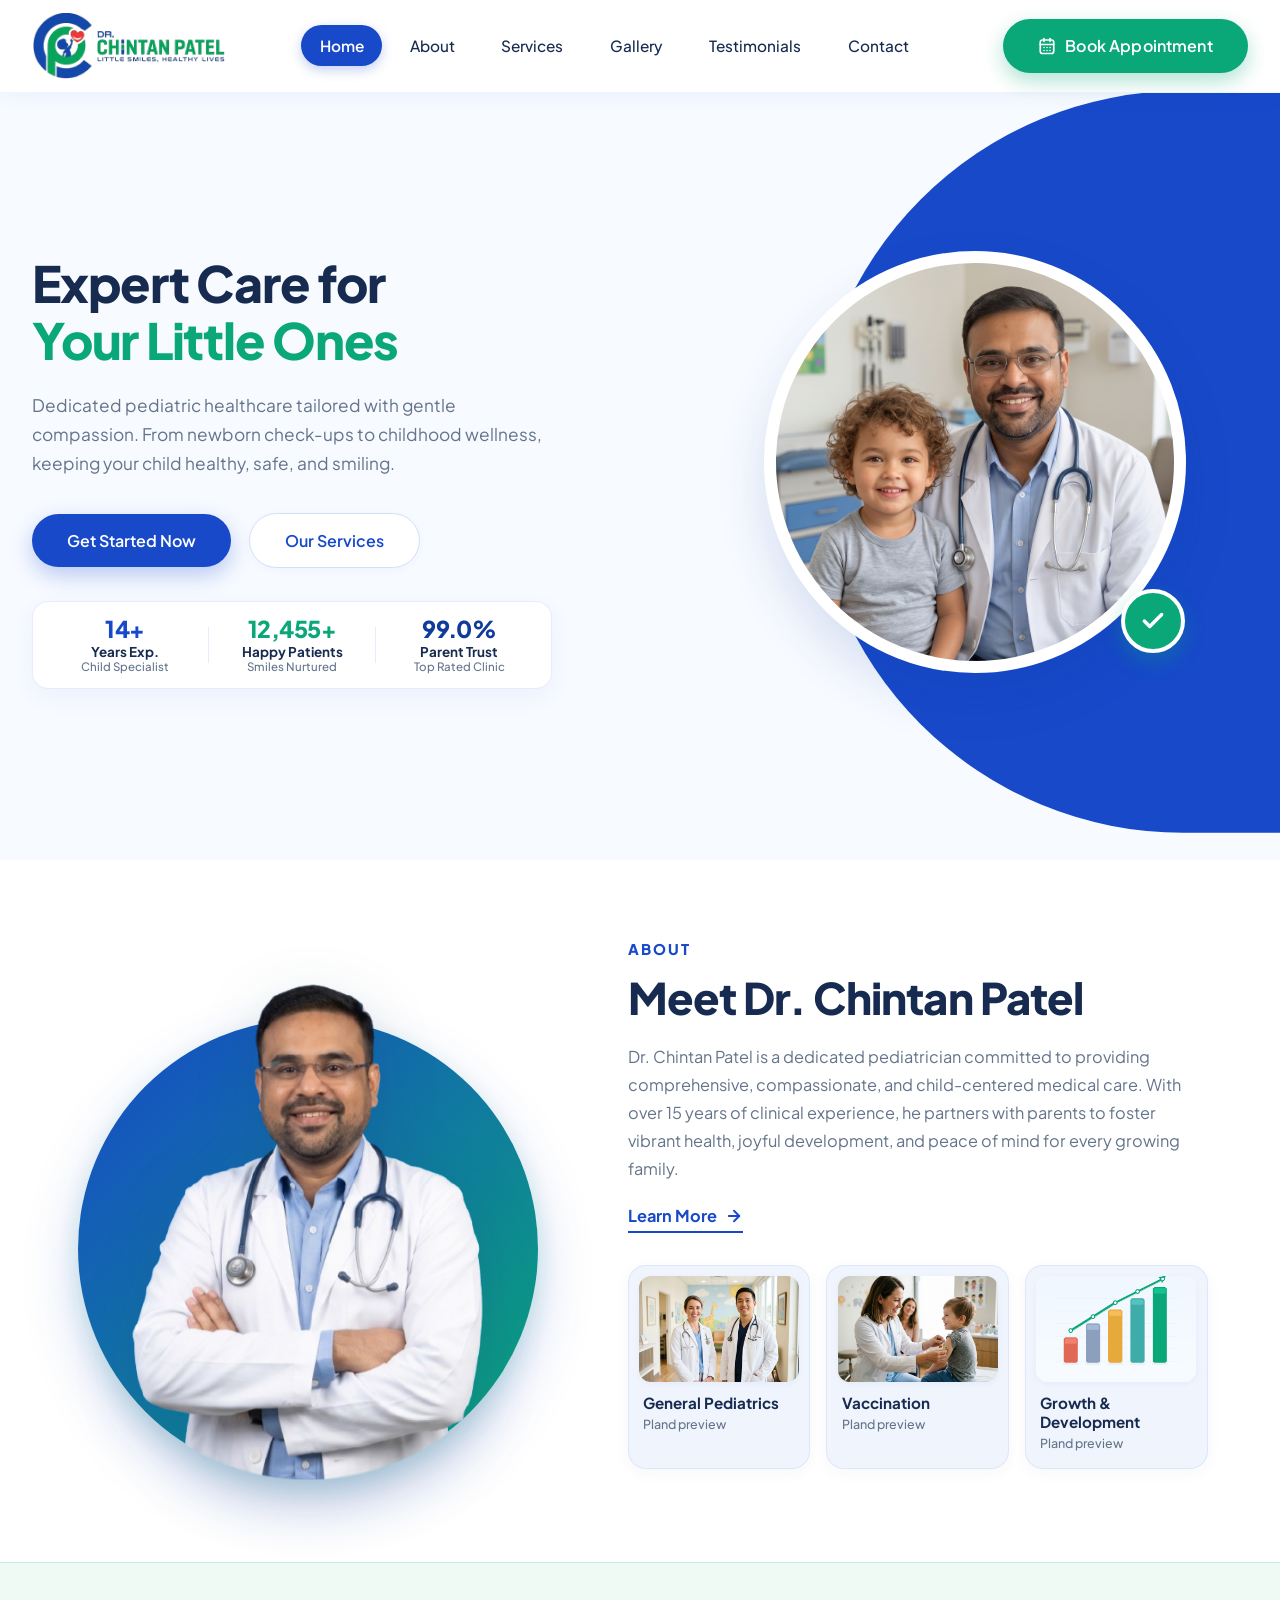
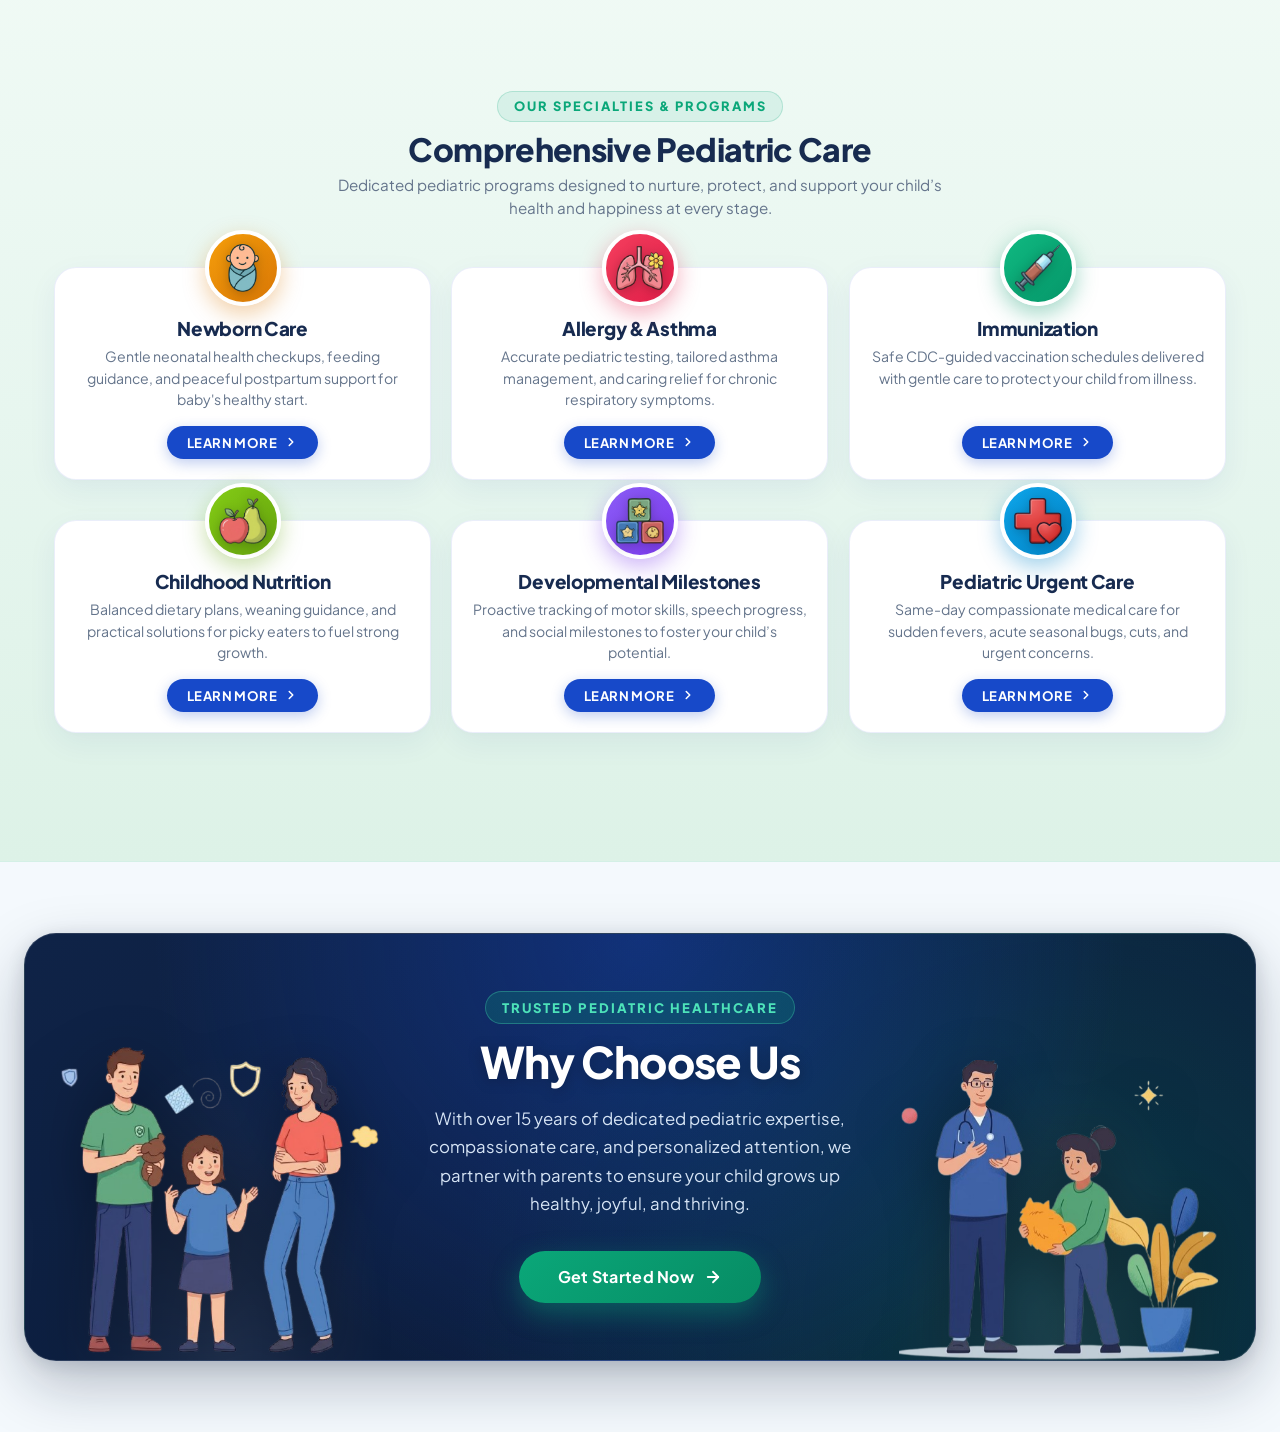
==== index.html @ f78871c0 "Initial commit" ====
<!DOCTYPE html>
<html lang="en">
<head>
  <meta charset="UTF-8">
  <meta name="viewport" content="width=device-width, initial-scale=1.0">
  <title>Dr. Chintan Patel | Child Specialist & Pediatrician</title>
  <meta name="description" content="Expert, compassionate, and child-friendly pediatric care by Dr. Chintan Patel. Gentle healthcare for your little ones.">
  
  <!-- Google Fonts: Plus Jakarta Sans -->
  <link rel="preconnect" href="https://fonts.googleapis.com">
  <link rel="preconnect" href="https://fonts.gstatic.com" crossorigin>
  <link href="https://fonts.googleapis.com/css2?family=Plus+Jakarta+Sans:wght@400;500;600;700;800&display=swap" rel="stylesheet">
  
  <!-- Main Stylesheet -->
  <link rel="stylesheet" href="style.css">
</head>
<body>

  <!-- ==================== HEADER / NAVBAR ==================== -->
  <header class="site-header" id="header">
    <div class="header-container">
      
      <!-- Brand Logo -->
      <a href="#home" class="brand-logo" aria-label="Dr. Chintan Patel - Home">
        <img src="images/logo.png" alt="Dr. Chintan Patel - Child Specialist" class="logo-image">
      </a>

      <!-- Desktop Navigation Menu -->
      <nav class="nav-desktop" aria-label="Primary Navigation">
        <ul class="nav-links">
          <li><a href="#home" class="nav-link active">Home</a></li>
          <li><a href="#about" class="nav-link">About</a></li>
          <li><a href="#services" class="nav-link">Services</a></li>
          <li><a href="#gallery" class="nav-link">Gallery</a></li>
          <li><a href="#testimonials" class="nav-link">Testimonials</a></li>
          <li><a href="#contact" class="nav-link">Contact</a></li>
        </ul>
      </nav>

      <!-- Header Action Button -->
      <div class="header-actions">
        <a href="#contact" class="btn btn-appointment" aria-label="Book an Appointment">
          <svg class="btn-icon" width="18" height="18" viewBox="0 0 24 24" fill="none" stroke="currentColor" stroke-width="2.2" stroke-linecap="round" stroke-linejoin="round">
            <rect x="3" y="4" width="18" height="18" rx="3" ry="3"></rect>
            <line x1="16" y1="2" x2="16" y2="6"></line>
            <line x1="8" y1="2" x2="8" y2="6"></line>
            <line x1="3" y1="10" x2="21" y2="10"></line>
            <path d="M8 14h.01"></path>
            <path d="M12 14h.01"></path>
            <path d="M16 14h.01"></path>
            <path d="M8 18h.01"></path>
            <path d="M12 18h.01"></path>
            <path d="M16 18h.01"></path>
          </svg>
          <span>Book Appointment</span>
        </a>

        <!-- Mobile Menu Toggle Button -->
        <button class="mobile-toggle" id="mobileToggle" aria-label="Toggle navigation menu" aria-expanded="false">
          <span class="hamburger-bar"></span>
          <span class="hamburger-bar"></span>
          <span class="hamburger-bar"></span>
        </button>
      </div>

    </div>

    <!-- Mobile Drawer Menu -->
    <div class="mobile-menu" id="mobileMenu">
      <ul class="mobile-nav-links">
        <li><a href="#home" class="mobile-nav-link active">Home</a></li>
        <li><a href="#about" class="mobile-nav-link">About</a></li>
        <li><a href="#services" class="mobile-nav-link">Services</a></li>
        <li><a href="#gallery" class="mobile-nav-link">Gallery</a></li>
        <li><a href="#testimonials" class="mobile-nav-link">Testimonials</a></li>
        <li><a href="#contact" class="mobile-nav-link">Contact</a></li>
      </ul>
      <div class="mobile-menu-action">
        <a href="#contact" class="btn btn-appointment btn-block">
          <svg class="btn-icon" width="18" height="18" viewBox="0 0 24 24" fill="none" stroke="currentColor" stroke-width="2.2" stroke-linecap="round" stroke-linejoin="round">
            <rect x="3" y="4" width="18" height="18" rx="3" ry="3"></rect>
            <line x1="16" y1="2" x2="16" y2="6"></line>
            <line x1="8" y1="2" x2="8" y2="6"></line>
            <line x1="3" y1="10" x2="21" y2="10"></line>
          </svg>
          <span>Book Appointment</span>
        </a>
      </div>
    </div>
  </header>


  <!-- ==================== HOMEPAGE HERO SECTION ==================== -->
  <main>
    <section class="hero-section" id="home">
      <div class="hero-container">
        
        <!-- Left Column: Hero Content -->
        <div class="hero-content">
          
          <h1 class="hero-title pop-in" style="--pop-delay: 0.1s;">
            Expert Care for <br>
            <span class="highlight-green">Your Little Ones</span>
          </h1>

          <p class="hero-description pop-in" style="--pop-delay: 0.22s;">
            Dedicated pediatric healthcare tailored with gentle compassion. From newborn check-ups to childhood wellness, keeping your child healthy, safe, and smiling.
          </p>

          <!-- Action Buttons -->
          <div class="hero-cta-group pop-in" style="--pop-delay: 0.35s;">
            <a href="#about" class="btn btn-primary">Get Started Now</a>
            <a href="#services" class="btn btn-outline">Our Services</a>
          </div>

          <!-- Compact Unified Stats Card (Clean, Sleek & Professional) -->
          <div class="hero-stats-compact pop-in" style="--pop-delay: 0.48s;">
            
            <div class="stat-compact-item">
              <span class="stat-number stat-blue" data-target="15" data-suffix="+">0</span>
              <div class="stat-compact-text">
                <span class="stat-compact-title">Years Exp.</span>
                <span class="stat-compact-sub">Child Specialist</span>
              </div>
            </div>

            <div class="stat-compact-divider" aria-hidden="true"></div>

            <div class="stat-compact-item">
              <span class="stat-number stat-green" data-target="12500" data-format="comma" data-suffix="+">0</span>
              <div class="stat-compact-text">
                <span class="stat-compact-title">Happy Patients</span>
                <span class="stat-compact-sub">Smiles Nurtured</span>
              </div>
            </div>

            <div class="stat-compact-divider" aria-hidden="true"></div>

            <div class="stat-compact-item">
              <span class="stat-number stat-deep" data-target="99.4" data-decimals="1" data-suffix="%">0</span>
              <div class="stat-compact-text">
                <span class="stat-compact-title">Parent Trust</span>
                <span class="stat-compact-sub">Top Rated Clinic</span>
              </div>
            </div>

          </div>

        </div>

        <!-- Right Column: Hero Visual Layout with Animated Blue Semi-Circle -->
        <div class="hero-visual">
          
          <!-- Animated Royal Blue Semi-Circle Backdrop -->
          <div class="hero-blue-semicircle" aria-hidden="true"></div>

          <div class="hero-visual-wrapper">
            
            <!-- Circular Photo Container with Pop-in Animation -->
            <div class="hero-circle-frame">
              <img 
                src="images/homepage/homepage hero.jpg" 
                alt="Dr. Chintan Patel smiling with a happy young child" 
                class="hero-doctor-img"
              >
            </div>

            <!-- Floating Green Verification Badge with Pop-in Animation -->
            <div class="hero-badge-check" aria-label="Verified Pediatric Specialist">
              <svg width="26" height="26" viewBox="0 0 24 24" fill="none" stroke="currentColor" stroke-width="3.2" stroke-linecap="round" stroke-linejoin="round">
                <polyline points="20 6 9 17 4 12"></polyline>
              </svg>
            </div>

          </div>
        </div>

      </div>
    </section>

    <!-- ==================== HOMEPAGE ABOUT SECTION ==================== -->
    <section class="about-section" id="about">
      <div class="about-container">
        
        <!-- Left Column: Doctor Photo with Vibrant Gradient Backdrop & Scroll Animation -->
        <div class="about-visual-col">
          <div class="about-visual-wrapper">
            <!-- Smooth Blue to Green Gradient Backdrop Shape (Arch/Circle) -->
            <div class="about-gradient-backdrop" aria-hidden="true"></div>
            
            <!-- Dr. Chintan Patel Transparent Cutout Image -->
            <img 
              src="images/homepage/homepage about.png" 
              alt="Dr. Chintan Patel - Senior Child Specialist and Pediatrician"
              class="about-doctor-img"
              loading="lazy"
            >
          </div>
        </div>

        <!-- Right Column: Header, Description, Learn More & 3 Compact Feature Cards -->
        <div class="about-content-col">
          
          <div class="about-header-group">
            <span class="about-tag">ABOUT</span>
            <h2 class="about-title">Meet Dr. Chintan Patel</h2>
            <p class="about-description">
              Dr. Chintan Patel is a dedicated pediatrician committed to providing comprehensive, compassionate, and child-centered medical care. With over 15 years of clinical experience, he partners with parents to foster vibrant health, joyful development, and peace of mind for every growing family.
            </p>
            <a href="#services" class="about-learn-link">
              <span>Learn More</span>
              <svg class="about-learn-arrow" width="18" height="18" viewBox="0 0 24 24" fill="none" stroke="currentColor" stroke-width="2.5" stroke-linecap="round" stroke-linejoin="round">
                <line x1="5" y1="12" x2="19" y2="12"></line>
                <polyline points="12 5 19 12 12 19"></polyline>
              </svg>
            </a>
          </div>

          <!-- 3 Small Compact Service/Feature Cards (Designed to fit cleanly without exceeding screen) -->
          <div class="about-cards-grid">
            
            <!-- Card 1: General Pediatrics -->
            <div class="about-card">
              <div class="about-card-img-box">
                <img src="images/about/about-general-pediatrics.png" alt="General Pediatrics Consultation" class="about-card-img" loading="lazy">
              </div>
              <div class="about-card-info">
                <h3 class="about-card-title">General Pediatrics</h3>
                <span class="about-card-sub">Pland preview</span>
              </div>
            </div>

            <!-- Card 2: Vaccination -->
            <div class="about-card">
              <div class="about-card-img-box">
                <img src="images/about/about-vaccination.png" alt="Gentle Vaccination & Immunization" class="about-card-img" loading="lazy">
              </div>
              <div class="about-card-info">
                <h3 class="about-card-title">Vaccination</h3>
                <span class="about-card-sub">Pland preview</span>
              </div>
            </div>

            <!-- Card 3: Growth & Development -->
            <div class="about-card">
              <div class="about-card-img-box">
                <img src="images/about/about-growth-development.png" alt="Growth and Milestone Development Tracking" class="about-card-img" loading="lazy">
              </div>
              <div class="about-card-info">
                <h3 class="about-card-title">Growth & Development</h3>
                <span class="about-card-sub">Pland preview</span>
              </div>
            </div>

          </div>

        </div>

      </div>
    </section>

    <!-- ==================== SPECIALTIES & PROGRAMS SECTION ==================== -->
    <section class="specialties-section" id="services">
      <div class="specialties-container">
        
        <!-- Section Header (Compact, Centered, Aesthetic & Modern) -->
        <div class="specialties-header">
          <span class="specialties-tag">OUR SPECIALTIES &amp; PROGRAMS</span>
          <h2 class="specialties-title">Comprehensive Pediatric Care</h2>
          <p class="specialties-subtitle">
            Dedicated pediatric programs designed to nurture, protect, and support your child’s health and happiness at every stage.
          </p>
        </div>

        <!-- 6 Specialty Cards Grid -->
        <div class="specialties-grid" id="specialtiesGrid">
          
          <!-- Card 1: Newborn Care -->
          <article class="specialty-card" data-index="1">
            <div class="specialty-card-icon-wrap">
              <div class="icon-circle-bg icon-circle-amber" aria-hidden="true"></div>
              <img 
                src="images/homepage/newborn care.png" 
                alt="Newborn Care Pediatric Specialist Icon" 
                class="specialty-card-icon" 
                loading="lazy"
              >
            </div>
            <h3 class="specialty-card-title">Newborn Care</h3>
            <p class="specialty-card-desc">
              Gentle neonatal health checkups, feeding guidance, and peaceful postpartum support for baby's healthy start.
            </p>
            <a href="#contact" class="specialty-card-cta" aria-label="Learn more about Newborn Care">
              <span>Learn More</span>
              <svg width="14" height="14" viewBox="0 0 24 24" fill="none" stroke="currentColor" stroke-width="2.6" stroke-linecap="round" stroke-linejoin="round">
                <polyline points="9 18 15 12 9 6"></polyline>
              </svg>
            </a>
          </article>

          <!-- Card 2: Allergy & Asthma -->
          <article class="specialty-card" data-index="2">
            <div class="specialty-card-icon-wrap">
              <div class="icon-circle-bg icon-circle-rose" aria-hidden="true"></div>
              <img 
                src="images/homepage/allergy & asthma.png" 
                alt="Allergy and Asthma Relief Icon" 
                class="specialty-card-icon" 
                loading="lazy"
              >
            </div>
            <h3 class="specialty-card-title">Allergy &amp; Asthma</h3>
            <p class="specialty-card-desc">
              Accurate pediatric testing, tailored asthma management, and caring relief for chronic respiratory symptoms.
            </p>
            <a href="#contact" class="specialty-card-cta" aria-label="Learn more about Allergy and Asthma">
              <span>Learn More</span>
              <svg width="14" height="14" viewBox="0 0 24 24" fill="none" stroke="currentColor" stroke-width="2.6" stroke-linecap="round" stroke-linejoin="round">
                <polyline points="9 18 15 12 9 6"></polyline>
              </svg>
            </a>
          </article>

          <!-- Card 3: Immunization -->
          <article class="specialty-card" data-index="3">
            <div class="specialty-card-icon-wrap">
              <div class="icon-circle-bg icon-circle-mint" aria-hidden="true"></div>
              <img 
                src="images/homepage/immunuzation.png" 
                alt="Gentle Pediatric Immunization Icon" 
                class="specialty-card-icon" 
                loading="lazy"
              >
            </div>
            <h3 class="specialty-card-title">Immunization</h3>
            <p class="specialty-card-desc">
              Safe CDC-guided vaccination schedules delivered with gentle care to protect your child from illness.
            </p>
            <a href="#contact" class="specialty-card-cta" aria-label="Learn more about Immunization">
              <span>Learn More</span>
              <svg width="14" height="14" viewBox="0 0 24 24" fill="none" stroke="currentColor" stroke-width="2.6" stroke-linecap="round" stroke-linejoin="round">
                <polyline points="9 18 15 12 9 6"></polyline>
              </svg>
            </a>
          </article>

          <!-- Card 4: Childhood Nutrition -->
          <article class="specialty-card" data-index="4">
            <div class="specialty-card-icon-wrap">
              <div class="icon-circle-bg icon-circle-lime" aria-hidden="true"></div>
              <img 
                src="images/homepage/childhood nutrition.png" 
                alt="Childhood Nutrition and Dietary Guidance Icon" 
                class="specialty-card-icon" 
                loading="lazy"
              >
            </div>
            <h3 class="specialty-card-title">Childhood Nutrition</h3>
            <p class="specialty-card-desc">
              Balanced dietary plans, weaning guidance, and practical solutions for picky eaters to fuel strong growth.
            </p>
            <a href="#contact" class="specialty-card-cta" aria-label="Learn more about Childhood Nutrition">
              <span>Learn More</span>
              <svg width="14" height="14" viewBox="0 0 24 24" fill="none" stroke="currentColor" stroke-width="2.6" stroke-linecap="round" stroke-linejoin="round">
                <polyline points="9 18 15 12 9 6"></polyline>
              </svg>
            </a>
          </article>

          <!-- Card 5: Developmental Milestones -->
          <article class="specialty-card" data-index="5">
            <div class="specialty-card-icon-wrap">
              <div class="icon-circle-bg icon-circle-violet" aria-hidden="true"></div>
              <img 
                src="images/homepage/developmental milestones.png" 
                alt="Developmental Milestones Tracking Icon" 
                class="specialty-card-icon" 
                loading="lazy"
              >
            </div>
            <h3 class="specialty-card-title">Developmental Milestones</h3>
            <p class="specialty-card-desc">
              Proactive tracking of motor skills, speech progress, and social milestones to foster your child’s potential.
            </p>
            <a href="#contact" class="specialty-card-cta" aria-label="Learn more about Developmental Milestones">
              <span>Learn More</span>
              <svg width="14" height="14" viewBox="0 0 24 24" fill="none" stroke="currentColor" stroke-width="2.6" stroke-linecap="round" stroke-linejoin="round">
                <polyline points="9 18 15 12 9 6"></polyline>
              </svg>
            </a>
          </article>

          <!-- Card 6: Pediatric Urgent Care -->
          <article class="specialty-card" data-index="6">
            <div class="specialty-card-icon-wrap">
              <div class="icon-circle-bg icon-circle-cyan" aria-hidden="true"></div>
              <img 
                src="images/homepage/pediatric urgent care.png" 
                alt="Pediatric Urgent Care Icon" 
                class="specialty-card-icon" 
                loading="lazy"
              >
            </div>
            <h3 class="specialty-card-title">Pediatric Urgent Care</h3>
            <p class="specialty-card-desc">
              Same-day compassionate medical care for sudden fevers, acute seasonal bugs, cuts, and urgent concerns.
            </p>
            <a href="#contact" class="specialty-card-cta" aria-label="Learn more about Pediatric Urgent Care">
              <span>Learn More</span>
              <svg width="14" height="14" viewBox="0 0 24 24" fill="none" stroke="currentColor" stroke-width="2.6" stroke-linecap="round" stroke-linejoin="round">
                <polyline points="9 18 15 12 9 6"></polyline>
              </svg>
            </a>
          </article>

        </div>

        <!-- Mobile Show More Action with Green Pulsing CTA -->
        <div class="specialties-mobile-action">
          <button type="button" class="btn-show-more" id="specialtiesShowMore" aria-expanded="false" aria-controls="specialtiesGrid">
            <span class="btn-show-more-text">Show More</span>
            <svg class="btn-show-more-icon" width="18" height="18" viewBox="0 0 24 24" fill="none" stroke="currentColor" stroke-width="2.6" stroke-linecap="round" stroke-linejoin="round">
              <polyline points="6 9 12 15 18 9"></polyline>
            </svg>
          </button>
        </div>

      </div>
    </section>

    <!-- ==================== WHY CHOOSE US SECTION ==================== -->
    <section class="why-choose-section" id="why-choose">
      <div class="why-choose-container">
        
        <!-- Left Illustration: Caring Family -->
        <div class="why-choose-visual why-choose-visual-left">
          <img 
            src="images/homepage/why choose us left.png" 
            alt="Happy family with child receiving pediatric care" 
            class="why-choose-img" 
            loading="lazy"
          >
        </div>

        <!-- Center Content: Title, Description, and Call to Action -->
        <div class="why-choose-content">
          <span class="why-choose-tag">TRUSTED PEDIATRIC HEALTHCARE</span>
          <h2 class="why-choose-title">Why Choose Us</h2>
          <p class="why-choose-desc">
            With over 15 years of dedicated pediatric expertise, compassionate care, and personalized attention, we partner with parents to ensure your child grows up healthy, joyful, and thriving.
          </p>
          <a href="#contact" class="btn btn-why-choose" aria-label="Get Started Now with Dr. Chintan Patel">
            <span>Get Started Now</span>
            <svg width="18" height="18" viewBox="0 0 24 24" fill="none" stroke="currentColor" stroke-width="2.4" stroke-linecap="round" stroke-linejoin="round">
              <line x1="5" y1="12" x2="19" y2="12"></line>
              <polyline points="12 5 19 12 12 19"></polyline>
            </svg>
          </a>
        </div>

        <!-- Right Illustration: Pediatrician with Child -->
        <div class="why-choose-visual why-choose-visual-right">
          <img 
            src="images/homepage/why choose us right.png" 
            alt="Dr. Chintan Patel caring for a happy pediatric patient" 
            class="why-choose-img" 
            loading="lazy"
          >
        </div>

      </div>
    </section>
  </main>

  <!-- Main JavaScript File -->
  <script src="script.js"></script>
</body>
</html>
---- style.css ----
/* ==========================================================================
   DR. CHINTAN PATEL - PEDIATRIC HEALTHCARE WEBSITE
   Color Palette & Design System
   ========================================================================== */

:root {
  /* Exact Brand Color Palette */
  --primary-blue: #1749C9;       /* Royal Blue: Primary CTA, headings, nav active */
  --deep-blue: #103B9B;          /* Deep Blue: Footer, selected headings, dark accents */
  --healthcare-green: #0AA779;   /* Healthcare Green: Highlights, secondary accents, badges */
  --light-green: #E8F8F1;        /* Light Green: Soft background accents */
  --light-blue: #EAF1FF;         /* Light Blue: Alternating sections, icon containers */
  --white: #FFFFFF;              /* Dominant background color & clean frames */
  --soft-background: #F7FAFF;    /* Subtle soft background for hero & body */
  --primary-text: #172B50;       /* Dark navy text: Headings & main body copy */
  --muted-text: #64748B;         /* Slate muted text: Subtitles, helper text */

  /* Typography */
  --font-main: 'Plus Jakarta Sans', -apple-system, BlinkMacSystemFont, 'Segoe UI', Roboto, Helvetica, Arial, sans-serif;

  /* Shadows */
  --shadow-subtle: 0 4px 20px rgba(23, 73, 201, 0.05);
  --shadow-card: 0 12px 32px rgba(16, 59, 155, 0.08);
  --shadow-hero-circle: 0 24px 50px rgba(16, 59, 155, 0.14);
  --shadow-badge: 0 8px 20px rgba(10, 167, 121, 0.32);
  --shadow-btn: 0 8px 22px rgba(23, 73, 201, 0.28);
  
  /* Transitions */
  --transition-smooth: all 0.28s cubic-bezier(0.4, 0, 0.2, 1);
}

/* ==========================================================================
   Base & Reset
   ========================================================================== */

*, *::before, *::after {
  box-sizing: border-box;
  margin: 0;
  padding: 0;
}

html {
  font-size: 16px;
  scroll-behavior: smooth;
  -webkit-font-smoothing: antialiased;
  -moz-osx-font-smoothing: grayscale;
}

body {
  font-family: var(--font-main);
  background-color: var(--white);
  color: var(--primary-text);
  line-height: 1.5;
  overflow-x: hidden;
}

img {
  max-width: 100%;
  height: auto;
  display: block;
}

a {
  text-decoration: none;
  color: inherit;
  transition: var(--transition-smooth);
}

button {
  font-family: inherit;
  cursor: pointer;
  border: none;
  outline: none;
  transition: var(--transition-smooth);
}

ul {
  list-style: none;
}

/* ==========================================================================
   Header & Navigation (Ultra-Smooth Floating Capsule Transition)
   ========================================================================== */

.site-header {
  position: fixed;
  top: 0;
  left: 50%;
  transform: translateX(-50%);
  width: 100%;
  max-width: 100%;
  border-radius: 0px;
  background-color: var(--white);
  z-index: 1000;
  border-bottom: 1px solid rgba(23, 73, 201, 0.06);
  box-shadow: var(--shadow-subtle);
  will-change: top, width, max-width, border-radius, box-shadow;
  transition: top 0.45s cubic-bezier(0.16, 1, 0.3, 1),
              width 0.45s cubic-bezier(0.16, 1, 0.3, 1),
              max-width 0.45s cubic-bezier(0.16, 1, 0.3, 1),
              border-radius 0.45s cubic-bezier(0.16, 1, 0.3, 1),
              background-color 0.4s ease,
              box-shadow 0.45s ease,
              border 0.4s ease;
}

/* Floating Capsule Navbar when Scroll Starts */
.site-header.scrolled-capsule {
  top: 14px;
  width: calc(100% - 3.5rem);
  max-width: 1140px;
  border-radius: 9999px;
  background-color: rgba(255, 255, 255, 0.94);
  backdrop-filter: blur(20px);
  -webkit-backdrop-filter: blur(20px);
  border: 1.5px solid rgba(23, 73, 201, 0.12);
  box-shadow: 0 16px 42px rgba(16, 59, 155, 0.15);
}

.header-container {
  max-width: 1280px;
  margin: 0 auto;
  padding: 0.8rem 2rem;
  display: flex;
  align-items: center;
  justify-content: space-between;
  gap: 1.5rem;
  transition: padding 0.45s cubic-bezier(0.16, 1, 0.3, 1);
}

.site-header.scrolled-capsule .header-container {
  padding: 0.45rem 1.75rem;
}

/* Brand Logo (Enlarged for Prominent Visibility) */
.brand-logo {
  display: flex;
  align-items: center;
  text-decoration: none;
  flex-shrink: 0;
}

.logo-image {
  height: 66px;
  width: auto;
  object-fit: contain;
  transition: height 0.45s cubic-bezier(0.16, 1, 0.3, 1), transform 0.25s ease;
}

.brand-logo:hover .logo-image {
  transform: scale(1.02);
}

.site-header.scrolled-capsule .logo-image {
  height: 52px;
}

/* Desktop Navigation Menu */
.nav-desktop {
  display: flex;
  align-items: center;
}

.nav-links {
  display: flex;
  align-items: center;
  gap: 0.6rem;
}

.nav-link {
  display: inline-block;
  padding: 0.55rem 1.15rem;
  font-size: 0.96rem;
  font-weight: 500;
  color: var(--primary-text);
  border-radius: 9999px;
  transition: var(--transition-smooth);
}

.nav-link:hover {
  color: var(--primary-blue);
  background-color: rgba(23, 73, 201, 0.05);
}

/* Active Nav State (Matches Mockup exact Royal Blue pill) */
.nav-link.active {
  background-color: var(--primary-blue);
  color: var(--white);
  font-weight: 600;
  box-shadow: 0 4px 12px rgba(23, 73, 201, 0.25);
}

/* Header Actions */
.header-actions {
  display: flex;
  align-items: center;
  gap: 1rem;
}

/* Primary Appointment Button (Healthcare Green Pill) */
.btn-appointment {
  display: inline-flex;
  align-items: center;
  justify-content: center;
  gap: 0.55rem;
  background-color: var(--healthcare-green);
  color: var(--white);
  padding: 0.72rem 1.45rem;
  border-radius: 9999px;
  font-size: 0.95rem;
  font-weight: 600;
  letter-spacing: 0.01em;
  box-shadow: var(--shadow-badge);
  transition: var(--transition-smooth);
}

.btn-appointment .btn-icon {
  stroke: var(--white);
  flex-shrink: 0;
}

.btn-appointment:hover {
  background-color: #088b64;
  transform: translateY(-2px);
  box-shadow: 0 10px 24px rgba(10, 167, 121, 0.4);
}

.btn-appointment:active {
  transform: translateY(0);
}

/* Mobile Hamburger Toggle */
.mobile-toggle {
  display: none;
  background: transparent;
  flex-direction: column;
  justify-content: space-between;
  width: 28px;
  height: 20px;
  padding: 0;
  cursor: pointer;
  z-index: 1001;
}

.hamburger-bar {
  display: block;
  width: 100%;
  height: 2.5px;
  background-color: var(--primary-text);
  border-radius: 4px;
  transition: var(--transition-smooth);
}

.mobile-toggle.active .hamburger-bar:nth-child(1) {
  transform: translateY(8.5px) rotate(45deg);
}

.mobile-toggle.active .hamburger-bar:nth-child(2) {
  opacity: 0;
}

.mobile-toggle.active .hamburger-bar:nth-child(3) {
  transform: translateY(-8.5px) rotate(-45deg);
}

/* Mobile Menu Drawer */
.mobile-menu {
  display: none;
  background-color: var(--white);
  padding: 1.5rem 2rem 2rem;
  border-bottom: 1px solid rgba(23, 73, 201, 0.08);
  box-shadow: var(--shadow-card);
}

.site-header.scrolled-capsule .mobile-menu {
  border-radius: 24px;
  margin-top: 12px;
  border: 1px solid rgba(23, 73, 201, 0.1);
  box-shadow: 0 16px 40px rgba(16, 59, 155, 0.16);
}

.mobile-menu.open {
  display: block;
  animation: slideDown 0.3s ease forwards;
}

@keyframes slideDown {
  from {
    opacity: 0;
    transform: translateY(-10px);
  }
  to {
    opacity: 1;
    transform: translateY(0);
  }
}

.mobile-nav-links {
  display: flex;
  flex-direction: column;
  gap: 0.5rem;
}

.mobile-nav-link {
  display: block;
  padding: 0.8rem 1.2rem;
  font-size: 1.05rem;
  font-weight: 500;
  color: var(--primary-text);
  border-radius: 12px;
}

.mobile-nav-link.active {
  background-color: var(--primary-blue);
  color: var(--white);
  font-weight: 600;
}

.mobile-menu-action {
  margin-top: 1.5rem;
  padding-top: 1.2rem;
  border-top: 1px solid rgba(0, 0, 0, 0.06);
}

.btn-block {
  width: 100%;
}


/* ==========================================================================
   Homepage Hero Section
   Matches Reference Mockup:
   - Soft background on left
   - Royal Blue right curved shape that frames the photo and extends to right edge
   - Circular Doctor & Child frame with thick white border
   - Floating Green verification badge
   - "Expert Care for Your Little Ones" with green highlight
   ========================================================================== */

.hero-section {
  position: relative;
  background-color: var(--soft-background);
  min-height: calc(100vh - 40px);
  display: flex;
  align-items: center;
  overflow: hidden;
  padding: 6.8rem 0 2.8rem;
}

.hero-container {
  max-width: 1280px;
  width: 100%;
  margin: 0 auto;
  padding: 0 2rem;
  display: grid;
  grid-template-columns: 1.12fr 0.98fr;
  align-items: center;
  gap: 3rem;
  position: relative;
  z-index: 2;
}

/* Hero Content (Left Column) - Balanced top spacing and spacing toward About section */
.hero-content {
  max-width: 620px;
  position: relative;
  z-index: 3;
  padding-top: 1.2rem;
}

.hero-title {
  font-size: clamp(2.35rem, 3.9vw, 3.8rem);
  font-weight: 800;
  color: var(--primary-text);
  line-height: 1.15;
  letter-spacing: -0.025em;
  margin-bottom: 1.35rem;
}

/* Healthcare Green Highlighted Text */
.highlight-green {
  color: var(--healthcare-green);
  display: inline-block;
  position: relative;
}

.hero-description {
  font-size: 1.08rem;
  color: var(--muted-text);
  line-height: 1.68;
  margin-bottom: 2.2rem;
  max-width: 530px;
}

/* CTA Buttons Group */
.hero-cta-group {
  display: flex;
  align-items: center;
  flex-wrap: wrap;
  gap: 1.1rem;
  margin-bottom: 2rem;
}

/* General Button Styles */
.btn {
  display: inline-flex;
  align-items: center;
  justify-content: center;
  padding: 0.92rem 2.2rem;
  font-size: 1rem;
  font-weight: 600;
  border-radius: 9999px;
  transition: var(--transition-smooth);
  text-decoration: none;
}

/* Primary Royal Blue Button */
.btn-primary {
  background-color: var(--primary-blue);
  color: var(--white);
  box-shadow: var(--shadow-btn);
}

.btn-primary:hover {
  background-color: var(--deep-blue);
  transform: translateY(-2.5px);
  box-shadow: 0 12px 28px rgba(16, 59, 155, 0.35);
}

.btn-primary:active {
  transform: translateY(0);
}

/* Outline Secondary Button */
.btn-outline {
  background-color: var(--white);
  color: var(--primary-blue);
  border: 1.5px solid #D2E0F5;
  box-shadow: 0 2px 8px rgba(23, 73, 201, 0.04);
}

.btn-outline:hover {
  background-color: var(--light-blue);
  border-color: var(--primary-blue);
  color: var(--deep-blue);
  transform: translateY(-2.5px);
  box-shadow: 0 8px 20px rgba(23, 73, 201, 0.12);
}

.btn-outline:active {
  transform: translateY(0);
}

/* Pop-in Entrance Animations for Texts & Elements */
.pop-in {
  opacity: 0;
  transform: translateY(22px) scale(0.98);
  animation: popInItem 0.75s cubic-bezier(0.16, 1, 0.3, 1) var(--pop-delay, 0s) forwards;
}

@keyframes popInItem {
  0% {
    opacity: 0;
    transform: translateY(22px) scale(0.98);
  }
  70% {
    opacity: 1;
    transform: translateY(-2px) scale(1.008);
  }
  100% {
    opacity: 1;
    transform: translateY(0) scale(1);
  }
}

/* ==========================================================================
   Compact Unified Stat Card (Clean, Sleek & Professional)
   Single cohesive card without any top separation divider line
   ========================================================================== */

.hero-stats-compact {
  display: flex;
  align-items: center;
  justify-content: space-between;
  background-color: var(--white);
  border: 1px solid rgba(23, 73, 201, 0.1);
  border-radius: 16px;
  padding: 0.85rem 1.4rem;
  box-shadow: 0 8px 24px rgba(23, 73, 201, 0.05);
  margin-top: 1rem;
  max-width: 520px;
  width: 100%;
  transition: var(--transition-smooth);
}

.hero-stats-compact:hover {
  transform: translateY(-2px);
  border-color: rgba(23, 73, 201, 0.22);
  box-shadow: 0 12px 30px rgba(23, 73, 201, 0.09);
}

.stat-compact-item {
  display: flex;
  flex-direction: column;
  align-items: center;
  text-align: center;
  flex: 1;
  gap: 0.15rem;
}

.stat-compact-item .stat-number {
  font-size: 1.45rem;
  font-weight: 800;
  line-height: 1.1;
  letter-spacing: -0.025em;
  font-family: var(--font-main);
  display: inline-block;
}

.stat-compact-item .stat-blue {
  color: var(--primary-blue);
}

.stat-compact-item .stat-green {
  color: var(--healthcare-green);
}

.stat-compact-item .stat-deep {
  color: var(--deep-blue);
}

.stat-compact-text {
  display: flex;
  flex-direction: column;
  line-height: 1.25;
}

.stat-compact-title {
  font-size: 0.84rem;
  font-weight: 700;
  color: var(--primary-text);
  white-space: nowrap;
}

.stat-compact-sub {
  font-size: 0.72rem;
  color: var(--muted-text);
  font-weight: 500;
  white-space: nowrap;
}

/* Vertical Thin Dividers between the 3 stats */
.stat-compact-divider {
  width: 1px;
  height: 36px;
  background-color: rgba(23, 73, 201, 0.1);
  margin: 0 0.85rem;
  flex-shrink: 0;
}


/* ==========================================================================
   Hero Visual (Right Column Layout)
   Matching the circular doctor frame + blue semi-circle + green badge
   ========================================================================== */

.hero-visual {
  position: relative;
  display: flex;
  justify-content: center;
  align-items: center;
  width: 100%;
}

/* 
 * Royal Blue Semi-Circle Backdrop
 * Expands smoothly from the right when the page loads
 */
.hero-blue-semicircle {
  position: absolute;
  top: 50%;
  right: -2000px; /* Expands to full screen edge */
  left: 20%;      /* Semi-circle boundary behind the circular photo */
  height: clamp(520px, 58vw, 760px);
  background-color: var(--primary-blue);
  border-top-left-radius: 380px;
  border-bottom-left-radius: 380px;
  transform: translateY(-50%) scaleX(0);
  transform-origin: right center;
  opacity: 0;
  z-index: 1;
  pointer-events: none;
  animation: growSemiCircle 0.95s cubic-bezier(0.22, 1, 0.36, 1) 0.08s forwards;
}

@keyframes growSemiCircle {
  0% {
    transform: translateY(-50%) scaleX(0) translateX(40px);
    opacity: 0;
  }
  40% {
    opacity: 0.9;
  }
  100% {
    transform: translateY(-50%) scaleX(1) translateX(0);
    opacity: 1;
  }
}

.hero-visual-wrapper {
  position: relative;
  width: 100%;
  max-width: 460px;
  display: flex;
  justify-content: center;
  align-items: center;
  z-index: 2;
}

/* Circular Doctor Frame with Thick White Border (Pops In Over Semi-Circle) */
.hero-circle-frame {
  width: clamp(310px, 33vw, 430px);
  height: clamp(310px, 33vw, 430px);
  border-radius: 50%;
  border: 12px solid var(--white);
  box-shadow: var(--shadow-hero-circle);
  overflow: hidden;
  position: relative;
  background-color: var(--white);
  z-index: 2;
  opacity: 0;
  transform: scale(0.65) translateY(20px);
  animation: popInDoctorCircle 0.88s cubic-bezier(0.22, 1, 0.36, 1) 0.32s forwards;
  transition: transform 0.4s cubic-bezier(0.165, 0.84, 0.44, 1), box-shadow 0.4s ease;
}

@keyframes popInDoctorCircle {
  0% {
    opacity: 0;
    transform: scale(0.65) translateY(20px) rotate(-3deg);
  }
  70% {
    opacity: 1;
    transform: scale(1.025) translateY(-3px) rotate(0.8deg);
  }
  100% {
    opacity: 1;
    transform: scale(1) translateY(0) rotate(0deg);
  }
}

.hero-circle-frame:hover {
  transform: scale(1.025);
  box-shadow: 0 30px 60px rgba(16, 59, 155, 0.22);
}

.hero-doctor-img {
  width: 100%;
  height: 100%;
  object-fit: cover;
  object-position: center;
  display: block;
}

/* Floating Healthcare Green Checkmark Badge (Pops in after photo) */
.hero-badge-check {
  position: absolute;
  bottom: 20px;
  right: 20px;
  width: 64px;
  height: 64px;
  background-color: var(--healthcare-green);
  color: var(--white);
  border-radius: 50%;
  border: 4.5px solid var(--white);
  display: flex;
  align-items: center;
  justify-content: center;
  box-shadow: var(--shadow-badge);
  z-index: 4;
  opacity: 0;
  transform: scale(0);
  animation: popInBadge 0.65s cubic-bezier(0.34, 1.56, 0.64, 1) 0.68s forwards, pulseBadge 3.5s infinite ease-in-out 1.4s;
  transition: transform 0.3s cubic-bezier(0.34, 1.56, 0.64, 1);
}

@keyframes popInBadge {
  0% {
    opacity: 0;
    transform: scale(0) rotate(-20deg);
  }
  70% {
    opacity: 1;
    transform: scale(1.15) rotate(5deg);
  }
  100% {
    opacity: 1;
    transform: scale(1) rotate(0deg);
  }
}

.hero-badge-check:hover {
  transform: scale(1.15) rotate(8deg);
}

@keyframes pulseBadge {
  0%, 100% {
    box-shadow: 0 8px 20px rgba(10, 167, 121, 0.32);
  }
  50% {
    box-shadow: 0 12px 28px rgba(10, 167, 121, 0.55);
  }
}


/* ==========================================================================
   Homepage About Section
   Matching exact layout from reference:
   Doctor cutout over blue-to-green gradient backdrop,
   Tag, Title, Description, Learn More link & 3 compact feature cards.
   ========================================================================== */

.about-section {
  position: relative;
  background-color: var(--white);
  padding: clamp(3.4rem, 5.2vw, 4.8rem) 0 clamp(4.5rem, 6.5vw, 6.5rem);
  overflow: hidden;
}

.about-container {
  max-width: 1240px;
  margin: 0 auto;
  padding: 0 2rem;
  display: grid;
  grid-template-columns: 0.98fr 1.15fr;
  align-items: center;
  gap: clamp(2.5rem, 5vw, 4.5rem);
}

/* 
 * Left Visual Column: Doctor cutout with Large Circle Backdrop
 * Doctor image comes from down and settles directly into the bg circle
 * Doctor's head extends gracefully above the top of the circle (100% unclipped & visible)
 * Doctor's folded hands are framed comfortably inside the circle width
 * Doctor's bottom starts flush with the bottom curve of the circle
 */
.about-visual-col {
  position: relative;
  display: flex;
  justify-content: center;
  align-items: center;
  width: 100%;
}

.about-visual-wrapper {
  position: relative;
  width: 100%;
  max-width: 480px;
  display: flex;
  justify-content: center;
  align-items: flex-end;
  padding-top: 55px; /* Headroom allowing head to extend above circle without any clipping */
  overflow: visible; /* Head extends above circle and stays 100% visible */
}

/* 
 * Gradient Backdrop Circle
 * Smooth vibrant royal blue to healthcare green gradient
 */
.about-gradient-backdrop {
  position: absolute;
  bottom: 0px;
  left: 50%;
  transform: translateX(-50%) scale(0.92);
  width: clamp(390px, 42vw, 460px);
  height: clamp(390px, 42vw, 460px);
  aspect-ratio: 1 / 1;
  border-radius: 50%;
  background: linear-gradient(135deg, #1749C9 0%, #0AA779 100%);
  box-shadow: 0 24px 55px rgba(23, 73, 201, 0.22), 0 10px 24px rgba(10, 167, 121, 0.16);
  z-index: 1;
  pointer-events: none;
  opacity: 0;
  transition: opacity 0.8s ease, transform 0.95s cubic-bezier(0.16, 1, 0.3, 1);
  will-change: opacity, transform;
}

.about-visual-wrapper.is-visible .about-gradient-backdrop {
  opacity: 1;
  transform: translateX(-50%) scale(1);
}

/* 
 * Doctor Cutout Image
 * Settles with folded hands framed comfortably inside the circle
 * Bottom starts flush at the bottom curve of the circle
 * Head extends gracefully above the top circle curve into the section
 */
.about-doctor-img {
  position: relative;
  z-index: 2;
  width: 100%;
  max-width: clamp(315px, 34vw, 355px);
  height: auto;
  display: block;
  margin-bottom: 0; /* Starts directly from the bottom of the circle */
  filter: drop-shadow(0 16px 30px rgba(16, 43, 80, 0.14));
  opacity: 0;
  transform: translateY(85px);
  transition: opacity 0.75s ease, transform 1s cubic-bezier(0.16, 1, 0.3, 1);
  will-change: opacity, transform;
}

.about-visual-wrapper.is-visible .about-doctor-img {
  opacity: 1;
  transform: translateY(0);
}

.about-visual-wrapper.is-visible:hover .about-doctor-img {
  transform: translateY(-4px) scale(1.015);
  transition: transform 0.35s ease;
}

/* 
 * Right Content Column
 */
.about-content-col {
  display: flex;
  flex-direction: column;
  justify-content: center;
  z-index: 2;
}

.about-header-group {
  margin-bottom: 2rem;
}

.about-tag {
  display: inline-block;
  color: var(--primary-blue);
  font-size: 0.92rem;
  font-weight: 800;
  letter-spacing: 2.2px;
  text-transform: uppercase;
  margin-bottom: 0.75rem;
}

.about-title {
  font-size: clamp(2.1rem, 3.4vw, 2.75rem);
  font-weight: 800;
  color: var(--primary-text);
  line-height: 1.2;
  letter-spacing: -0.02em;
  margin-bottom: 1.15rem;
}

.about-description {
  font-size: 1.02rem;
  line-height: 1.72;
  color: var(--muted-text);
  margin-bottom: 1.3rem;
  max-width: 580px;
}

/* Learn More Link with Animated Arrow */
.about-learn-link {
  display: inline-flex;
  align-items: center;
  gap: 0.5rem;
  color: var(--primary-blue);
  font-weight: 700;
  font-size: 1.02rem;
  text-decoration: none;
  border-bottom: 2px solid var(--primary-blue);
  padding-bottom: 3px;
  width: fit-content;
  transition: var(--transition-smooth);
}

.about-learn-arrow {
  transition: transform 0.25s cubic-bezier(0.16, 1, 0.3, 1);
}

.about-learn-link:hover {
  color: var(--deep-blue);
  border-bottom-color: var(--deep-blue);
}

.about-learn-link:hover .about-learn-arrow {
  transform: translateX(5px);
}

/* 
 * 3 Compact Service/Feature Cards
 * Fits neatly within container without exceeding screen boundaries
 */
.about-cards-grid {
  display: grid;
  grid-template-columns: repeat(3, 1fr);
  gap: 1rem;
  width: 100%;
  max-width: 580px;
}

.about-card {
  background-color: #F0F5FD;
  border: 1px solid rgba(23, 73, 201, 0.08);
  border-radius: 18px;
  padding: 0.65rem 0.65rem 0.85rem;
  box-shadow: 0 4px 16px rgba(16, 59, 155, 0.04);
  transition: transform 0.28s cubic-bezier(0.16, 1, 0.3, 1),
              box-shadow 0.28s ease,
              border-color 0.28s ease,
              background-color 0.28s ease;
  display: flex;
  flex-direction: column;
}

.about-card:hover {
  transform: translateY(-4px);
  background-color: var(--white);
  border-color: rgba(23, 73, 201, 0.2);
  box-shadow: 0 12px 28px rgba(16, 59, 155, 0.09);
}

.about-card-img-box {
  width: 100%;
  height: 106px;
  border-radius: 12px;
  overflow: hidden;
  background-color: var(--white);
  flex-shrink: 0;
  box-shadow: 0 2px 8px rgba(23, 73, 201, 0.05);
}

.about-card-img {
  width: 100%;
  height: 100%;
  object-fit: cover;
  object-position: center 25%;
  display: block;
  transition: transform 0.35s ease;
}

.about-card:hover .about-card-img {
  transform: scale(1.05);
}

.about-card-info {
  padding: 0.65rem 0.25rem 0.1rem;
  display: flex;
  flex-direction: column;
}

.about-card-title {
  font-size: 0.95rem;
  font-weight: 700;
  color: var(--primary-text);
  line-height: 1.25;
  margin-bottom: 0.2rem;
  white-space: normal;
}

.about-card-sub {
  font-size: 0.78rem;
  color: var(--muted-text);
  font-weight: 500;
}


/* ==========================================================================
   Comprehensive Pediatric Care - Specialties & Programs Section
   Ultra-Professional Modern Medical Styling.
   Clean Crisp White Cards on Soft Calming Medical Backdrop (#F8FAFD),
   Floating Top-Border Icon Badges with Distinct Harmonic Pastel Shades,
   Refined Dark Navy Typography, and Interactive Royal Blue / Green Accent CTAs.
   ========================================================================== */

.specialties-section {
  position: relative;
  background: linear-gradient(180deg, #F0FAF5 0%, #E7F6EF 50%, #DDF2E7 100%);
  border-top: 1px solid rgba(10, 167, 121, 0.12);
  border-bottom: 1px solid rgba(10, 167, 121, 0.12);
  min-height: 100vh;
  display: flex;
  align-items: center;
  justify-content: center;
  padding: clamp(1.4rem, 2.5vh, 2.6rem) 0;
  overflow: hidden;
}

.specialties-container {
  max-width: 1220px;
  width: 100%;
  margin: 0 auto;
  padding: 0 1.5rem;
  display: flex;
  flex-direction: column;
  justify-content: center;
}

/* Compact Centered Section Header */
.specialties-header {
  text-align: center;
  max-width: 680px;
  margin: 0 auto clamp(0.7rem, 1.5vh, 1.3rem);
}

.specialties-tag {
  display: inline-block;
  color: var(--healthcare-green);
  background: rgba(10, 167, 121, 0.09);
  border: 1px solid rgba(10, 167, 121, 0.2);
  padding: 0.32rem 0.95rem;
  border-radius: 50px;
  font-size: 0.8rem;
  font-weight: 800;
  letter-spacing: 2px;
  text-transform: uppercase;
  margin-bottom: 0.45rem;
}

.specialties-title {
  font-size: clamp(1.85rem, 2.5vw, 2.4rem);
  font-weight: 800;
  color: var(--primary-text);
  line-height: 1.2;
  letter-spacing: -0.02em;
  margin-bottom: 0.4rem;
}

.specialties-subtitle {
  font-size: 0.95rem;
  line-height: 1.5;
  color: var(--muted-text);
  margin: 0 auto;
  max-width: 620px;
}

/* 3x2 Grid Layout with Headroom for Top-Border Floating Icons */
.specialties-grid {
  display: grid;
  grid-template-columns: repeat(3, 1fr);
  column-gap: clamp(1rem, 1.6vw, 1.5rem);
  row-gap: clamp(2.5rem, 4.4vh, 3.4rem);
  margin-top: clamp(2.1rem, 3.6vh, 2.8rem); /* Generous headroom for floating badges */
}

/* Ultra-Clean, Modern Medical Card */
.specialty-card {
  position: relative;
  background: var(--white);
  border: 1.5px solid rgba(23, 73, 201, 0.09);
  border-radius: 22px;
  padding: 48px clamp(1.15rem, 1.5vw, 1.45rem) 1.25rem;
  text-align: center;
  display: flex;
  flex-direction: column;
  align-items: center;
  justify-content: flex-start;
  box-shadow: 0 10px 30px rgba(16, 59, 155, 0.06), 0 2px 8px rgba(0, 0, 0, 0.02);
  cursor: default;
  overflow: visible; /* Allows icons to sit half over the top border */
  /* Card Base State - Always Visible & Interactive */
  opacity: 1;
  transition: transform 0.35s cubic-bezier(0.16, 1, 0.3, 1),
              box-shadow 0.35s cubic-bezier(0.16, 1, 0.3, 1),
              border-color 0.35s ease;
  will-change: transform, box-shadow;
}

/* Staggered Scroll Entrance Animations */
@keyframes specialtyCardPopUp {
  0% {
    opacity: 0;
    transform: translateY(24px);
  }
  100% {
    opacity: 1;
    transform: translateY(0);
  }
}

.specialties-section.is-visible .specialty-card {
  animation: specialtyCardPopUp 0.6s cubic-bezier(0.16, 1, 0.3, 1) backwards;
}

.specialties-section.is-visible .specialty-card[data-index="1"] { animation-delay: 0.05s; }
.specialties-section.is-visible .specialty-card[data-index="2"] { animation-delay: 0.12s; }
.specialties-section.is-visible .specialty-card[data-index="3"] { animation-delay: 0.19s; }
.specialties-section.is-visible .specialty-card[data-index="4"] { animation-delay: 0.26s; }
.specialties-section.is-visible .specialty-card[data-index="5"] { animation-delay: 0.33s; }
.specialties-section.is-visible .specialty-card[data-index="6"] { animation-delay: 0.40s; }

/* Subtle top gradient accent on hover */
.specialty-card::before {
  content: '';
  position: absolute;
  top: 0;
  left: 20%;
  right: 20%;
  height: 3px;
  background: linear-gradient(90deg, transparent, var(--primary-blue), transparent);
  border-radius: 3px;
  opacity: 0;
  transition: opacity 0.35s ease;
}

/* Interactive Card Hover */
.specialty-card:hover {
  transform: translateY(-6px);
  border-color: rgba(23, 73, 201, 0.22);
  box-shadow: 0 20px 45px rgba(23, 73, 201, 0.13), 0 6px 16px rgba(10, 167, 121, 0.06);
}

.specialty-card:hover::before {
  opacity: 1;
}

/* Floating Icon Wrapper: Centered on Top Border (Half In / Half Over) */
.specialty-card-icon-wrap {
  position: absolute;
  top: 0;
  left: 50%;
  transform: translate(-50%, -50%);
  width: 76px;
  height: 76px;
  display: flex;
  align-items: center;
  justify-content: center;
  z-index: 10;
  transition: transform 0.4s cubic-bezier(0.16, 1, 0.3, 1);
}

.specialty-card:hover .specialty-card-icon-wrap {
  transform: translate(-50%, -55%) scale(1.08);
}

/* Distinct Darker Rich Circle Backdrop with Pure White Elevation Ring */
.icon-circle-bg {
  position: absolute;
  inset: 0;
  border-radius: 50%;
  border: 4px solid #FFFFFF;
  box-shadow: 0 8px 24px rgba(16, 59, 155, 0.16), 0 2px 6px rgba(0, 0, 0, 0.06);
  transition: transform 0.4s cubic-bezier(0.16, 1, 0.3, 1), box-shadow 0.4s ease;
  z-index: 1;
}

.specialty-card:hover .icon-circle-bg {
  transform: scale(1.08);
}

/* Distinct Darker Gradient Shades for Each Specialty Icon */
/* 1. Newborn Care - Warm Golden Amber */
.icon-circle-amber {
  background: linear-gradient(135deg, #F59E0B 0%, #D97706 100%);
  box-shadow: 0 8px 22px rgba(217, 119, 6, 0.35);
}
.specialty-card:hover .icon-circle-amber {
  box-shadow: 0 12px 28px rgba(217, 119, 6, 0.5);
}

/* 2. Allergy & Asthma - Rich Coral Crimson / Warm Rose */
.icon-circle-rose {
  background: linear-gradient(135deg, #F43F5E 0%, #E11D48 100%);
  box-shadow: 0 8px 22px rgba(225, 29, 72, 0.35);
}
.specialty-card:hover .icon-circle-rose {
  box-shadow: 0 12px 28px rgba(225, 29, 72, 0.5);
}

/* 3. Immunization - Vibrant Healthcare Emerald Green */
.icon-circle-mint {
  background: linear-gradient(135deg, #10B981 0%, #059669 100%);
  box-shadow: 0 8px 22px rgba(5, 150, 105, 0.38);
}
.specialty-card:hover .icon-circle-mint {
  box-shadow: 0 12px 28px rgba(5, 150, 105, 0.55);
}

/* 4. Childhood Nutrition - Fresh Leafy Lime */
.icon-circle-lime {
  background: linear-gradient(135deg, #84CC16 0%, #65A30D 100%);
  box-shadow: 0 8px 22px rgba(101, 163, 13, 0.35);
}
.specialty-card:hover .icon-circle-lime {
  box-shadow: 0 12px 28px rgba(101, 163, 13, 0.5);
}

/* 5. Developmental Milestones - Deep Royal Purple / Violet */
.icon-circle-violet {
  background: linear-gradient(135deg, #8B5CF6 0%, #7C3AED 100%);
  box-shadow: 0 8px 22px rgba(124, 58, 237, 0.38);
}
.specialty-card:hover .icon-circle-violet {
  box-shadow: 0 12px 28px rgba(124, 58, 237, 0.55);
}

/* 6. Pediatric Urgent Care - Vibrant Ocean Cyan / Sky Blue */
.icon-circle-cyan {
  background: linear-gradient(135deg, #0EA5E9 0%, #0284C7 100%);
  box-shadow: 0 8px 22px rgba(2, 132, 199, 0.38);
}
.specialty-card:hover .icon-circle-cyan {
  box-shadow: 0 12px 28px rgba(2, 132, 199, 0.55);
}

/* Big Crisp Icon */
.specialty-card-icon {
  position: relative;
  z-index: 2;
  width: 48px;
  height: 48px;
  object-fit: contain;
  filter: drop-shadow(0 2px 6px rgba(0, 0, 0, 0.22));
  transition: transform 0.4s cubic-bezier(0.16, 1, 0.3, 1);
}

.specialty-card:hover .specialty-card-icon {
  transform: scale(1.1);
}

/* Refined Medical Typography */
.specialty-card-title {
  font-size: 1.18rem;
  font-weight: 800;
  color: var(--primary-text);
  line-height: 1.28;
  letter-spacing: -0.015em;
  margin-bottom: 0.38rem;
  transition: color 0.25s ease;
}

.specialty-card:hover .specialty-card-title {
  color: var(--primary-blue);
}

.specialty-card-desc {
  font-size: 0.88rem;
  line-height: 1.52;
  color: var(--muted-text);
  margin: 0 0 0.95rem;
  flex-grow: 1;
}

/* Professional Solid Pill CTA (#1749c9 with White Text) */
.specialty-card-cta {
  display: inline-flex;
  align-items: center;
  gap: 0.45rem;
  background: #1749c9;
  color: #FFFFFF;
  font-size: 0.82rem;
  font-weight: 700;
  letter-spacing: 0.4px;
  text-transform: uppercase;
  padding: 0.44rem 1.25rem;
  border-radius: 50px;
  border: none;
  box-shadow: 0 4px 14px rgba(23, 73, 201, 0.28);
  margin-top: auto;
  transition: background 0.28s ease, transform 0.28s ease, box-shadow 0.28s ease;
}

.specialty-card-cta svg {
  stroke: #FFFFFF;
  transition: transform 0.25s cubic-bezier(0.16, 1, 0.3, 1);
}

.specialty-card:hover .specialty-card-cta {
  background: #103B9B;
  color: #FFFFFF;
  transform: translateY(-2px);
  box-shadow: 0 8px 22px rgba(23, 73, 201, 0.4);
}

.specialty-card:hover .specialty-card-cta svg {
  transform: translateX(4px);
}

/* Mobile Action CTA: Green Pulsing Button */
.specialties-mobile-action {
  display: none; /* Hidden on desktop */
}

.btn-show-more {
  display: inline-flex;
  align-items: center;
  justify-content: center;
  gap: 0.65rem;
  background: linear-gradient(135deg, var(--healthcare-green) 0%, #088b64 100%);
  color: var(--white);
  font-size: 0.98rem;
  font-weight: 700;
  letter-spacing: 0.3px;
  padding: 0.85rem 2.25rem;
  border: none;
  border-radius: 50px;
  cursor: pointer;
  box-shadow: 0 8px 24px rgba(10, 167, 121, 0.35);
  animation: pulse-green 2s infinite cubic-bezier(0.4, 0, 0.6, 1);
  transition: transform 0.25s ease, box-shadow 0.25s ease, background 0.25s ease;
  -webkit-tap-highlight-color: transparent;
}

.btn-show-more:hover {
  transform: translateY(-2px);
  box-shadow: 0 12px 28px rgba(10, 167, 121, 0.48);
}

.btn-show-more:active {
  transform: translateY(0);
}

.btn-show-more-icon {
  transition: transform 0.35s cubic-bezier(0.16, 1, 0.3, 1);
}

.specialties-grid.is-expanded + .specialties-mobile-action .btn-show-more-icon {
  transform: rotate(180deg);
}

.specialties-grid.is-expanded + .specialties-mobile-action .btn-show-more {
  animation: none;
  background: #088b64;
  box-shadow: 0 4px 14px rgba(10, 167, 121, 0.25);
}

/* Green Pulsing Ring Animation */
@keyframes pulse-green {
  0% {
    box-shadow: 0 0 0 0 rgba(10, 167, 121, 0.65), 0 8px 24px rgba(10, 167, 121, 0.35);
  }
  70% {
    box-shadow: 0 0 0 16px rgba(10, 167, 121, 0), 0 8px 24px rgba(10, 167, 121, 0.35);
  }
  100% {
    box-shadow: 0 0 0 0 rgba(10, 167, 121, 0), 0 8px 24px rgba(10, 167, 121, 0.35);
  }
}

/* Responsive Overrides for Specialties Section */
@media (max-width: 1024px) {
  .specialties-section {
    min-height: auto;
    padding: 3.5rem 0 4rem;
  }

  .specialties-grid {
    grid-template-columns: repeat(2, 1fr);
    row-gap: 3.2rem;
  }
}

@media (max-width: 768px) {
  .specialties-section {
    min-height: auto;
    padding: 3.2rem 0 3.8rem;
    display: block;
  }

  .specialties-container {
    padding: 0 1.25rem;
  }

  .specialties-header {
    margin-bottom: 1.5rem;
  }

  .specialties-title {
    font-size: 1.95rem;
  }

  .specialties-subtitle {
    font-size: 0.94rem;
  }

  .specialties-grid {
    grid-template-columns: 1fr;
    row-gap: 3.4rem;
    margin-top: 2.6rem;
  }

  /* In mobile phones: show only first 3 cards by default */
  .specialties-grid:not(.is-expanded) .specialty-card:nth-child(n+4) {
    display: none;
  }

  /* Animate appearance of revealed cards 4, 5, 6 */
  .specialties-grid.is-expanded .specialty-card:nth-child(n+4) {
    display: flex;
    animation: specialtyCardEnter 0.45s cubic-bezier(0.16, 1, 0.3, 1) forwards;
  }

  .specialties-mobile-action {
    display: flex;
    justify-content: center;
    margin-top: 2.2rem;
  }

  .specialty-card {
    padding: 50px 1.4rem 1.4rem;
    border-radius: 20px;
    opacity: 1; /* Instantly visible on mobile */
    transform: none;
  }

  .specialty-card-icon-wrap {
    width: 74px;
    height: 74px;
  }

  .specialty-card-icon {
    width: 44px;
    height: 44px;
  }

  .specialty-card-title {
    font-size: 1.24rem;
  }

  .specialty-card-desc {
    font-size: 0.92rem;
  }
}

@media (max-width: 440px) {
  .specialties-title {
    font-size: 1.76rem;
  }

  .btn-show-more {
    width: 100%;
    max-width: 290px;
  }
}

@keyframes specialtyCardEnter {
  0% {
    opacity: 0;
    transform: translateY(22px);
  }
  100% {
    opacity: 1;
    transform: translateY(0);
  }
}

/* ==========================================================================
   Why Choose Us Section (Dark Luxury Card Design)
   ========================================================================== */
.why-choose-section {
  position: relative;
  background: #F4F9FD;
  padding: clamp(3.5rem, 5.5vw, 5.2rem) 1.5rem;
  overflow: hidden;
}

.why-choose-container {
  max-width: 1240px;
  margin: 0 auto;
  border-radius: 32px;
  background: radial-gradient(circle at 50% 0%, rgba(23, 73, 201, 0.42) 0%, transparent 65%),
              radial-gradient(circle at 85% 90%, rgba(10, 167, 121, 0.22) 0%, transparent 55%),
              linear-gradient(145deg, #0F2347 0%, #0A1935 100%);
  border: 1px solid rgba(255, 255, 255, 0.12);
  box-shadow: 0 24px 60px rgba(11, 25, 51, 0.26), 0 4px 18px rgba(11, 25, 51, 0.12);
  padding: clamp(2.8rem, 4.5vw, 4rem) clamp(1.2rem, 2.8vw, 2.5rem) 0;
  display: grid;
  grid-template-columns: 1fr 1.35fr 1fr;
  align-items: flex-end;
  gap: clamp(1rem, 2.5vw, 2.5rem);
  overflow: hidden;
  position: relative;
}

.why-choose-visual {
  display: flex;
  justify-content: center;
  align-items: flex-end;
  width: 100%;
  background: radial-gradient(ellipse at 50% 95%, rgba(255, 255, 255, 0.08) 0%, transparent 70%);
}

.why-choose-visual-left {
  justify-content: flex-start;
}

.why-choose-visual-right {
  justify-content: flex-end;
}

.why-choose-img {
  width: 100%;
  max-width: 320px;
  height: auto;
  display: block;
  filter: drop-shadow(0 12px 28px rgba(0, 0, 0, 0.35));
  transition: transform 0.45s cubic-bezier(0.16, 1, 0.3, 1);
  will-change: transform;
}

.why-choose-section:hover .why-choose-img {
  transform: translateY(-4px);
}

.why-choose-content {
  text-align: center;
  align-self: center;
  padding-bottom: clamp(2.5rem, 4.5vw, 4rem);
  display: flex;
  flex-direction: column;
  align-items: center;
  z-index: 2;
}

.why-choose-tag {
  display: inline-block;
  color: #4DE2B9;
  background: rgba(10, 167, 121, 0.22);
  border: 1px solid rgba(77, 226, 185, 0.32);
  padding: 0.35rem 1rem;
  border-radius: 50px;
  font-size: 0.82rem;
  font-weight: 800;
  letter-spacing: 2px;
  text-transform: uppercase;
  margin-bottom: 0.75rem;
}

.why-choose-title {
  font-size: clamp(2.1rem, 3.4vw, 2.85rem);
  font-weight: 800;
  color: #FFFFFF;
  line-height: 1.2;
  letter-spacing: -0.02em;
  margin-bottom: 1rem;
  text-shadow: 0 2px 14px rgba(0, 0, 0, 0.25);
}

.why-choose-desc {
  font-size: 1.05rem;
  line-height: 1.7;
  color: #D6E4F5;
  max-width: 540px;
  margin: 0 auto clamp(1.5rem, 2.5vw, 2.2rem);
}

.btn-why-choose {
  display: inline-flex;
  align-items: center;
  gap: 0.65rem;
  background: linear-gradient(135deg, #0AA779 0%, #078C64 100%);
  color: #FFFFFF;
  font-size: 1rem;
  font-weight: 700;
  letter-spacing: 0.3px;
  padding: 0.88rem 2.4rem;
  border-radius: 50px;
  box-shadow: 0 10px 28px rgba(10, 167, 121, 0.42);
  transition: background 0.28s ease, transform 0.28s ease, box-shadow 0.28s ease;
}

.btn-why-choose svg {
  stroke: #FFFFFF;
  transition: transform 0.25s cubic-bezier(0.16, 1, 0.3, 1);
}

.btn-why-choose:hover {
  background: linear-gradient(135deg, #0DC58E 0%, #0AA779 100%);
  color: #FFFFFF;
  transform: translateY(-3px);
  box-shadow: 0 14px 34px rgba(10, 167, 121, 0.55);
}

.btn-why-choose:hover svg {
  transform: translateX(4px);
}

/* Responsive Overrides for Why Choose Us */
@media (max-width: 1024px) {
  .why-choose-section {
    padding: 3.2rem 1.25rem;
  }

  .why-choose-container {
    border-radius: 26px;
    grid-template-columns: 0.95fr 1.25fr 0.95fr;
    gap: 1.2rem;
    padding: 2.6rem 1.25rem 0;
  }

  .why-choose-img {
    max-width: 250px;
  }

  .why-choose-title {
    font-size: 2.15rem;
  }

  .why-choose-desc {
    font-size: 0.98rem;
  }
}

@media (max-width: 768px) {
  .why-choose-section {
    padding: 2.5rem 1rem;
  }

  .why-choose-container {
    border-radius: 22px;
    display: flex;
    flex-wrap: wrap;
    justify-content: center;
    gap: 0;
    padding: 2.2rem 1rem 0;
  }

  .why-choose-content {
    width: 100%;
    order: 1;
    padding-bottom: 2rem;
    max-width: 480px;
    padding-left: 0.5rem;
    padding-right: 0.5rem;
  }

  .why-choose-title {
    font-size: 1.85rem;
    margin-bottom: 0.75rem;
  }

  .why-choose-desc {
    font-size: 0.92rem;
    line-height: 1.6;
    margin-bottom: 1.5rem;
  }

  .btn-why-choose {
    width: 100%;
    max-width: 270px;
    justify-content: center;
    padding: 0.82rem 1.8rem;
    font-size: 0.96rem;
  }

  .why-choose-visual-left {
    width: 50%;
    order: 2;
    justify-content: center;
    align-items: flex-end;
    padding-right: 4px;
  }

  .why-choose-visual-right {
    width: 50%;
    order: 3;
    justify-content: center;
    align-items: flex-end;
    padding-left: 4px;
  }

  .why-choose-img {
    width: 100%;
    max-width: 145px;
    height: auto;
    object-fit: contain;
  }
}

@media (max-width: 440px) {
  .why-choose-section {
    padding: 2rem 0.75rem;
  }

  .why-choose-container {
    border-radius: 18px;
    padding: 1.8rem 0.75rem 0;
  }

  .why-choose-title {
    font-size: 1.7rem;
  }

  .why-choose-desc {
    font-size: 0.88rem;
    margin-bottom: 1.35rem;
  }

  .btn-why-choose {
    max-width: 250px;
    padding: 0.78rem 1.5rem;
    font-size: 0.92rem;
  }

  .why-choose-img {
    max-width: 130px;
  }
}


/* ==========================================================================
   Responsive Breakpoints
   ========================================================================== */

/* Large Tablets & Small Laptops (max-width: 1024px) */
@media (max-width: 1024px) {
  .hero-container {
    grid-template-columns: 1.1fr 0.9fr;
    gap: 2rem;
  }

  .hero-blue-semicircle {
    left: 15%;
    height: 520px;
  }

  .hero-circle-frame {
    width: 340px;
    height: 340px;
    border-width: 10px;
  }

  .nav-links {
    gap: 0.3rem;
  }

  .nav-link {
    padding: 0.5rem 0.9rem;
    font-size: 0.92rem;
  }

  .hero-stats-compact {
    max-width: 480px;
    padding: 0.75rem 1.1rem;
  }

  .stat-compact-item .stat-number {
    font-size: 1.35rem;
  }

  .stat-compact-title {
    font-size: 0.78rem;
  }

  .stat-compact-sub {
    font-size: 0.7rem;
  }
}

/* Tablets (max-width: 868px) */
@media (max-width: 868px) {
  .site-header.scrolled-capsule {
    width: calc(100% - 2rem);
    top: 10px;
  }

  .nav-desktop {
    display: none;
  }

  .mobile-toggle {
    display: flex;
  }

  .hero-section {
    padding: 6.5rem 0 3.2rem; /* space for fixed header */
  }

  .hero-container {
    display: flex;
    flex-direction: column;
    align-items: center;
    text-align: center;
    gap: 1.2rem;
  }

  /* Unwraps .hero-content on mobile so flex order can place elements customly */
  .hero-content {
    display: contents;
  }

  /* 1. Heading First */
  .hero-title {
    order: 1;
    margin-bottom: 0.2rem;
  }

  /* 2. Doctor Image Directly After Heading! */
  .hero-visual {
    order: 2;
    margin: 1rem auto 1.3rem;
    width: 100%;
  }

  /* 3. Description After Image */
  .hero-description {
    order: 3;
    max-width: 520px;
    margin: 0 auto 1.4rem;
  }

  /* 4. Action Buttons */
  .hero-cta-group {
    order: 4;
    justify-content: center;
    margin-bottom: 1.4rem;
    width: 100%;
  }

  /* 5. Compact Unified Stats Card */
  .hero-stats-compact {
    order: 5;
    margin: 0 auto;
    max-width: 480px;
  }

  /* Centered circular backdrop with smooth mobile grow animation */
  .hero-blue-semicircle {
    left: 50%;
    right: auto;
    width: 330px;
    height: 330px;
    border-radius: 50%;
    transform: translate(-50%, -50%) scale(0);
    transform-origin: center center;
    animation: growMobileCircle 0.85s cubic-bezier(0.22, 1, 0.36, 1) 0.1s forwards;
  }

  @keyframes growMobileCircle {
    0% {
      transform: translate(-50%, -50%) scale(0);
      opacity: 0;
    }
    100% {
      transform: translate(-50%, -50%) scale(1);
      opacity: 1;
    }
  }

  .hero-circle-frame {
    width: 290px;
    height: 290px;
  }

  /* About Section Tablet Styles */
  .about-container {
    grid-template-columns: 1fr;
    gap: 3.2rem;
    text-align: center;
  }

  .about-visual-col {
    order: 1;
  }

  .about-content-col {
    order: 2;
    align-items: center;
  }

  .about-header-group {
    display: flex;
    flex-direction: column;
    align-items: center;
    margin-bottom: 1.8rem;
  }

  .about-description {
    margin: 0 auto 1.3rem;
  }

  .about-learn-link {
    margin: 0 auto;
  }

  .about-cards-grid {
    margin: 0 auto;
  }
}

/* Mobile Phones (max-width: 580px) */
@media (max-width: 580px) {
  .header-container {
    padding: 0.6rem 1.2rem;
  }

  .logo-image {
    height: 50px;
  }

  .site-header.scrolled-capsule .logo-image {
    height: 42px;
  }

  .btn-appointment {
    padding: 0.6rem 1.1rem;
    font-size: 0.88rem;
  }

  .btn-appointment span {
    display: none;
  }

  .hero-section {
    padding: 5.5rem 0 2.8rem;
  }

  .hero-title {
    font-size: 2.15rem;
  }

  .hero-description {
    font-size: 0.98rem;
  }

  .hero-cta-group {
    flex-direction: column;
    width: 100%;
  }

  .hero-cta-group .btn {
    width: 100%;
  }

  /* Compact Single Card on Mobile */
  .hero-stats-compact {
    width: 100%;
    max-width: 100%;
    padding: 0.65rem 0.8rem;
    border-radius: 14px;
    margin-top: 0.4rem;
  }

  .stat-compact-item .stat-number {
    font-size: 1.22rem;
  }

  .stat-compact-title {
    font-size: 0.74rem;
  }

  .stat-compact-sub {
    font-size: 0.66rem;
  }

  .stat-compact-divider {
    height: 28px;
    margin: 0 0.45rem;
  }

  .hero-blue-semicircle {
    width: 280px;
    height: 280px;
  }

  .hero-circle-frame {
    width: 250px;
    height: 250px;
    border-width: 8px;
  }

  .hero-badge-check {
    width: 50px;
    height: 50px;
    bottom: 10px;
    right: 10px;
  }

  .hero-badge-check svg {
    width: 20px;
    height: 20px;
  }

  /* About Section Mobile Styles */
  .about-section {
    padding: 2.8rem 0 3.5rem;
  }

  .about-container {
    padding: 0 1.25rem;
    gap: 2rem;
  }

  .about-visual-wrapper {
    width: 100%;
    max-width: 330px;
    height: auto;
    padding-top: 45px;
    margin: 0 auto;
    overflow: visible;
  }

  .about-gradient-backdrop {
    width: 290px;
    height: 290px;
    bottom: 0px;
  }

  .about-doctor-img {
    max-width: 225px;
    margin-bottom: 0;
  }

  .about-cards-grid {
    gap: 0.65rem;
  }

  .about-card {
    padding: 0.5rem 0.5rem 0.75rem;
    border-radius: 14px;
  }

  .about-card-img-box {
    height: 76px;
    border-radius: 10px;
  }

  .about-card-title {
    font-size: 0.82rem;
  }

  .about-card-sub {
    font-size: 0.7rem;
  }
}

/* Small Smart Phones (max-width: 440px) */
@media (max-width: 440px) {
  .about-cards-grid {
    grid-template-columns: repeat(3, minmax(130px, 1fr));
    overflow-x: auto;
    padding-bottom: 0.6rem;
    scroll-snap-type: x mandatory;
    -webkit-overflow-scrolling: touch;
    width: 100%;
  }

  .about-card {
    scroll-snap-align: start;
    flex-shrink: 0;
  }
}
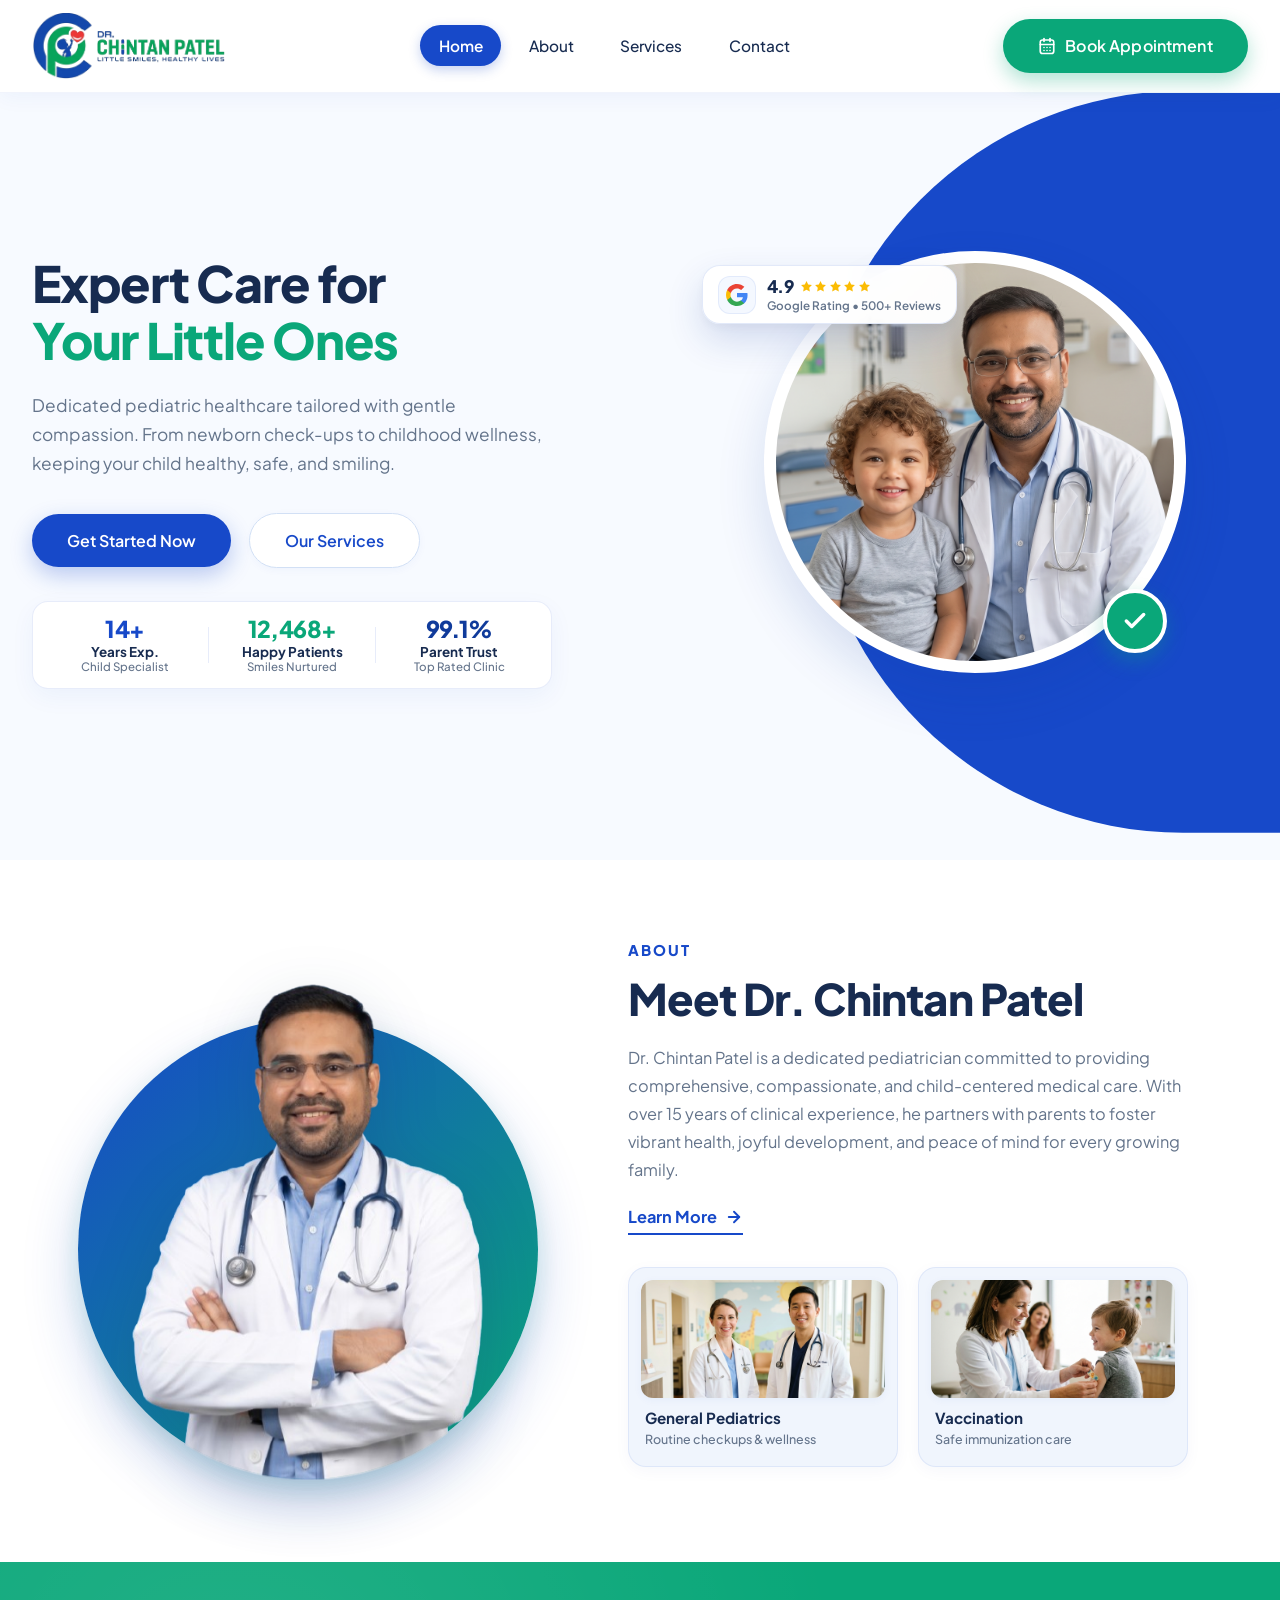
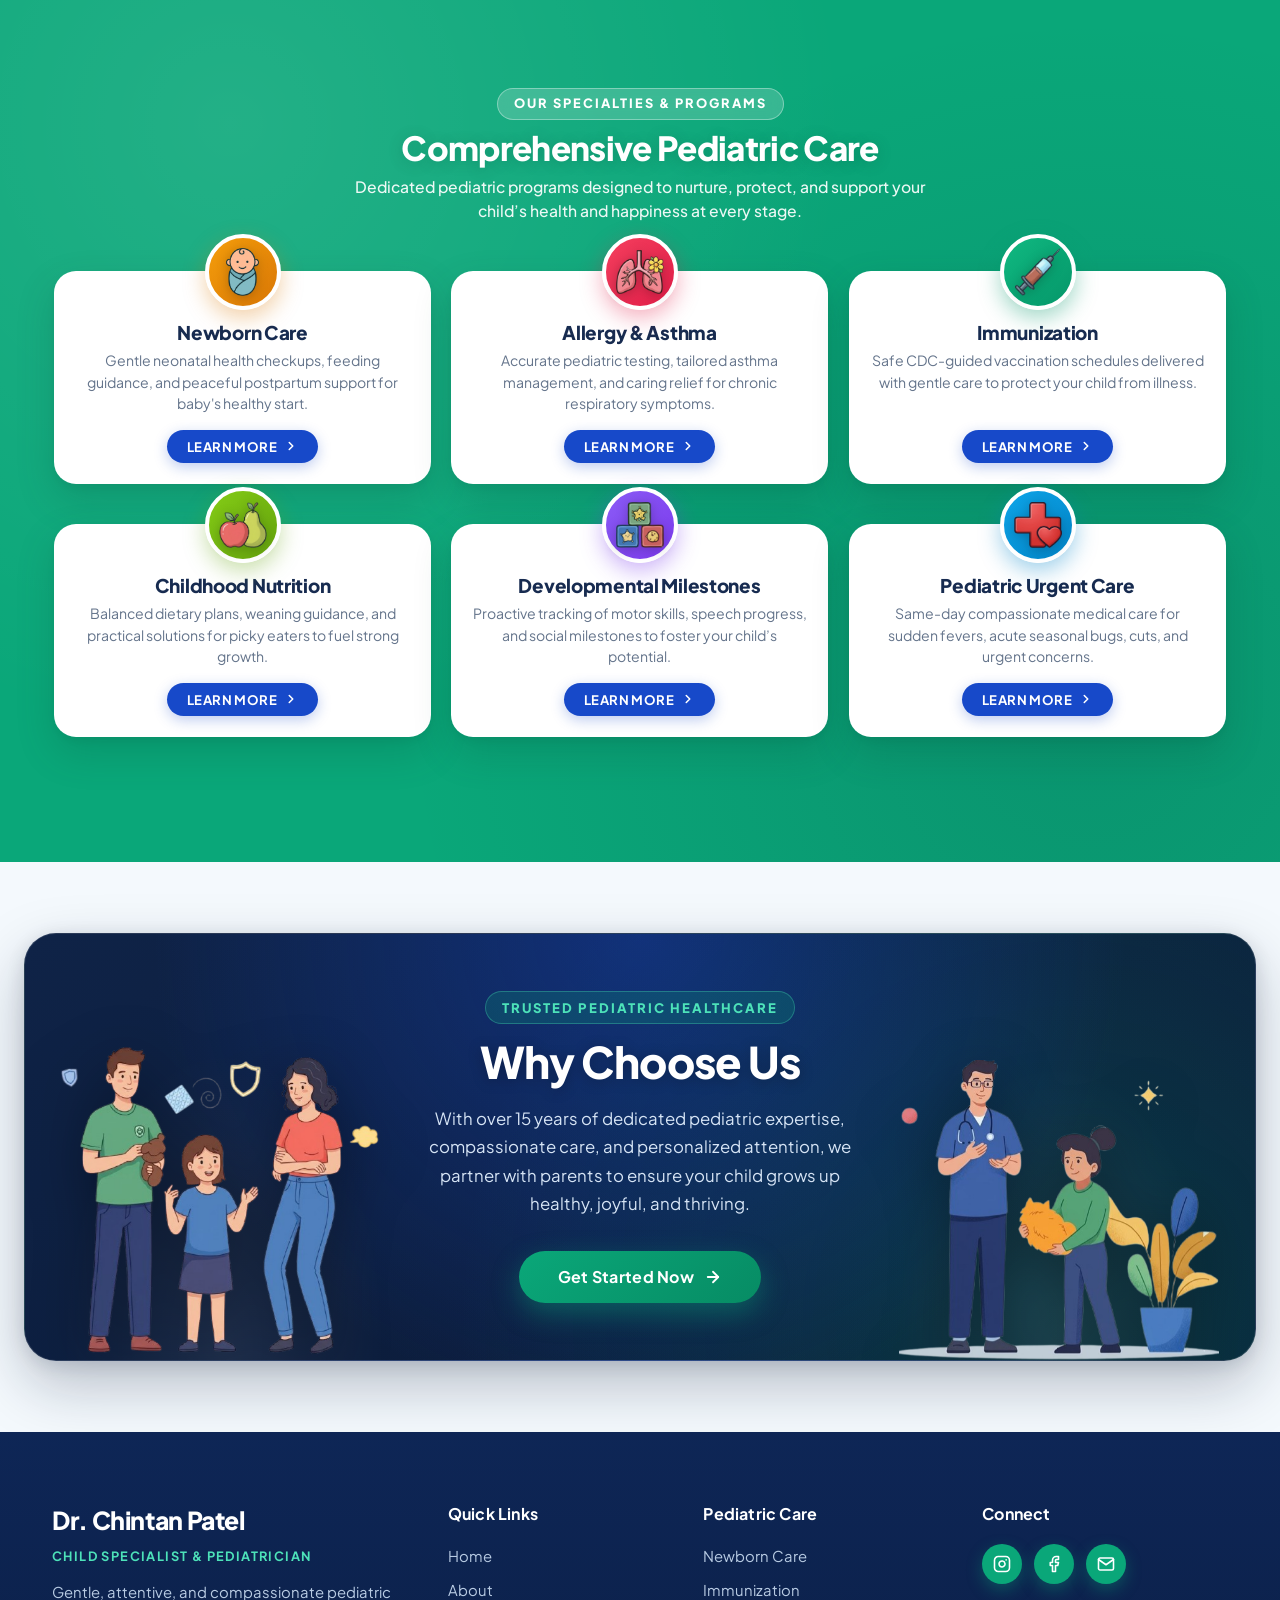
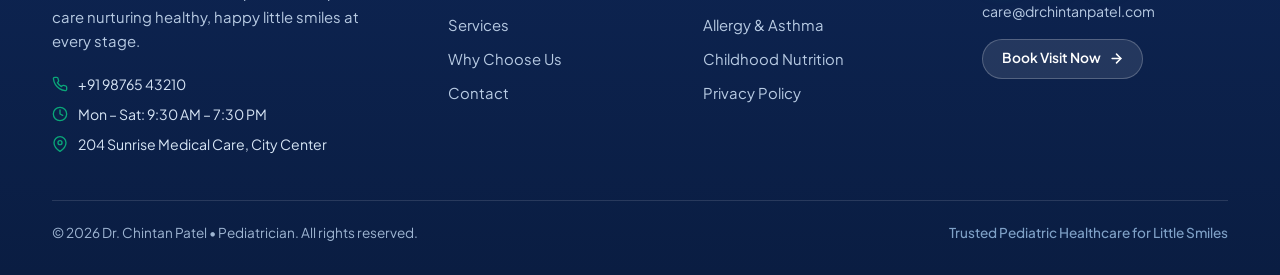
==== commit 52f43acf: "Add about page, update assets, and styling" ====
--- a/index.html
+++ b/index.html
@@ -29,10 +29,8 @@
       <nav class="nav-desktop" aria-label="Primary Navigation">
         <ul class="nav-links">
           <li><a href="#home" class="nav-link active">Home</a></li>
-          <li><a href="#about" class="nav-link">About</a></li>
+          <li><a href="about.html" class="nav-link">About</a></li>
           <li><a href="#services" class="nav-link">Services</a></li>
-          <li><a href="#gallery" class="nav-link">Gallery</a></li>
-          <li><a href="#testimonials" class="nav-link">Testimonials</a></li>
           <li><a href="#contact" class="nav-link">Contact</a></li>
         </ul>
       </nav>
@@ -69,10 +67,8 @@
     <div class="mobile-menu" id="mobileMenu">
       <ul class="mobile-nav-links">
         <li><a href="#home" class="mobile-nav-link active">Home</a></li>
-        <li><a href="#about" class="mobile-nav-link">About</a></li>
+        <li><a href="about.html" class="mobile-nav-link">About</a></li>
         <li><a href="#services" class="mobile-nav-link">Services</a></li>
-        <li><a href="#gallery" class="mobile-nav-link">Gallery</a></li>
-        <li><a href="#testimonials" class="mobile-nav-link">Testimonials</a></li>
         <li><a href="#contact" class="mobile-nav-link">Contact</a></li>
       </ul>
       <div class="mobile-menu-action">
@@ -89,6 +85,9 @@
     </div>
   </header>
 
+  <!-- Blurred Backdrop Overlay for Mobile Navigation -->
+  <div class="nav-backdrop" id="navBackdrop" aria-hidden="true"></div>
+
 
   <!-- ==================== HOMEPAGE HERO SECTION ==================== -->
   <main>
@@ -156,6 +155,31 @@
 
           <div class="hero-visual-wrapper">
             
+            <!-- Floating 4.9 Google Ratings Trust Badge -->
+            <div class="hero-google-badge" aria-label="4.9 out of 5 Google Rating from Verified Parents">
+              <div class="google-badge-icon" aria-hidden="true">
+                <svg width="24" height="24" viewBox="0 0 24 24">
+                  <path fill="#4285F4" d="M22.56 12.25c0-.78-.07-1.53-.2-2.25H12v4.26h5.92c-.26 1.37-1.04 2.53-2.21 3.31v2.77h3.57c2.08-1.92 3.28-4.74 3.28-8.09z"/>
+                  <path fill="#34A853" d="M12 23c2.97 0 5.46-.98 7.28-2.66l-3.57-2.77c-.98.66-2.23 1.06-3.71 1.06-2.86 0-5.29-1.93-6.16-4.53H2.18v2.84C3.99 20.53 7.7 23 12 23z"/>
+                  <path fill="#FBBC05" d="M5.84 14.09c-.22-.66-.35-1.36-.35-2.09s.13-1.43.35-2.09V7.07H2.18C1.43 8.55 1 10.22 1 12s.43 3.45 1.18 4.93l2.85-2.22.81-.62z"/>
+                  <path fill="#EA4335" d="M12 5.38c1.62 0 3.06.56 4.21 1.64l3.15-3.15C17.45 2.09 14.97 1 12 1 7.7 1 3.99 3.47 2.18 7.07l3.66 2.84c.87-2.6 3.3-4.53 6.16-4.53z"/>
+                </svg>
+              </div>
+              <div class="google-badge-content">
+                <div class="google-badge-top">
+                  <span class="google-badge-score">4.9</span>
+                  <div class="google-badge-stars" aria-hidden="true">
+                    <svg width="13" height="13" viewBox="0 0 24 24" fill="#FBBC04"><polygon points="12 2 15.09 8.26 22 9.27 17 14.14 18.18 21.02 12 17.77 5.82 21.02 7 14.14 2 9.27 8.91 8.26 12 2"/></svg>
+                    <svg width="13" height="13" viewBox="0 0 24 24" fill="#FBBC04"><polygon points="12 2 15.09 8.26 22 9.27 17 14.14 18.18 21.02 12 17.77 5.82 21.02 7 14.14 2 9.27 8.91 8.26 12 2"/></svg>
+                    <svg width="13" height="13" viewBox="0 0 24 24" fill="#FBBC04"><polygon points="12 2 15.09 8.26 22 9.27 17 14.14 18.18 21.02 12 17.77 5.82 21.02 7 14.14 2 9.27 8.91 8.26 12 2"/></svg>
+                    <svg width="13" height="13" viewBox="0 0 24 24" fill="#FBBC04"><polygon points="12 2 15.09 8.26 22 9.27 17 14.14 18.18 21.02 12 17.77 5.82 21.02 7 14.14 2 9.27 8.91 8.26 12 2"/></svg>
+                    <svg width="13" height="13" viewBox="0 0 24 24" fill="#FBBC04"><polygon points="12 2 15.09 8.26 22 9.27 17 14.14 18.18 21.02 12 17.77 5.82 21.02 7 14.14 2 9.27 8.91 8.26 12 2"/></svg>
+                  </div>
+                </div>
+                <span class="google-badge-label">Google Rating &bull; 500+ Reviews</span>
+              </div>
+            </div>
+
             <!-- Circular Photo Container with Pop-in Animation -->
             <div class="hero-circle-frame">
               <img 
@@ -216,39 +240,28 @@
             </a>
           </div>
 
-          <!-- 3 Small Compact Service/Feature Cards (Designed to fit cleanly without exceeding screen) -->
+          <!-- 2 Spacious Feature Cards -->
           <div class="about-cards-grid">
             
             <!-- Card 1: General Pediatrics -->
             <div class="about-card">
               <div class="about-card-img-box">
-                <img src="images/about/about-general-pediatrics.png" alt="General Pediatrics Consultation" class="about-card-img" loading="lazy">
+                <img src="images/homepage/about-general-pediatrics.png" alt="General Pediatrics Consultation" class="about-card-img" loading="lazy">
               </div>
               <div class="about-card-info">
                 <h3 class="about-card-title">General Pediatrics</h3>
-                <span class="about-card-sub">Pland preview</span>
+                <span class="about-card-sub">Routine checkups &amp; wellness</span>
               </div>
             </div>
 
             <!-- Card 2: Vaccination -->
             <div class="about-card">
               <div class="about-card-img-box">
-                <img src="images/about/about-vaccination.png" alt="Gentle Vaccination & Immunization" class="about-card-img" loading="lazy">
+                <img src="images/homepage/about-vaccination.png" alt="Gentle Vaccination & Immunization" class="about-card-img" loading="lazy">
               </div>
               <div class="about-card-info">
                 <h3 class="about-card-title">Vaccination</h3>
-                <span class="about-card-sub">Pland preview</span>
-              </div>
-            </div>
-
-            <!-- Card 3: Growth & Development -->
-            <div class="about-card">
-              <div class="about-card-img-box">
-                <img src="images/about/about-growth-development.png" alt="Growth and Milestone Development Tracking" class="about-card-img" loading="lazy">
-              </div>
-              <div class="about-card-info">
-                <h3 class="about-card-title">Growth & Development</h3>
-                <span class="about-card-sub">Pland preview</span>
+                <span class="about-card-sub">Safe immunization care</span>
               </div>
             </div>
 
@@ -472,6 +485,114 @@
     </section>
   </main>
 
+  <!-- ==================== FOOTER / CONTACT SECTION ==================== -->
+  <footer class="site-footer" id="contact">
+    <div class="footer-container">
+      <div class="footer-grid">
+        
+        <!-- Column 1: Brand & Essential Clinic Details -->
+        <div class="footer-col footer-brand-col">
+          <h3 class="footer-brand-name">Dr. Chintan Patel</h3>
+          <span class="footer-brand-role">Child Specialist &amp; Pediatrician</span>
+          <p class="footer-brand-desc">
+            Gentle, attentive, and compassionate pediatric care nurturing healthy, happy little smiles at every stage.
+          </p>
+          <div class="footer-contact-list">
+            <a href="tel:+919876543210" class="footer-contact-item">
+              <svg width="16" height="16" viewBox="0 0 24 24" fill="none" stroke="currentColor" stroke-width="2" stroke-linecap="round" stroke-linejoin="round">
+                <path d="M22 16.92v3a2 2 0 0 1-2.18 2 19.79 19.79 0 0 1-8.63-3.07 19.5 19.5 0 0 1-6-6 19.79 19.79 0 0 1-3.07-8.67A2 2 0 0 1 4.11 2h3a2 2 0 0 1 2 1.72 12.84 12.84 0 0 0 .7 2.81 2 2 0 0 1-.45 2.11L8.09 9.91a16 16 0 0 0 6 6l1.27-1.27a2 2 0 0 1 2.11-.45 12.84 12.84 0 0 0 2.81.7A2 2 0 0 1 22 16.92z"></path>
+              </svg>
+              <span>+91 98765 43210</span>
+            </a>
+            <div class="footer-contact-item">
+              <svg width="16" height="16" viewBox="0 0 24 24" fill="none" stroke="currentColor" stroke-width="2" stroke-linecap="round" stroke-linejoin="round">
+                <circle cx="12" cy="12" r="10"></circle>
+                <polyline points="12 6 12 12 16 14"></polyline>
+              </svg>
+              <span>Mon – Sat: 9:30 AM – 7:30 PM</span>
+            </div>
+            <div class="footer-contact-item">
+              <svg width="16" height="16" viewBox="0 0 24 24" fill="none" stroke="currentColor" stroke-width="2" stroke-linecap="round" stroke-linejoin="round">
+                <path d="M21 10c0 7-9 13-9 13s-9-6-9-13a9 9 0 0 1 18 0z"></path>
+                <circle cx="12" cy="10" r="3"></circle>
+              </svg>
+              <span>204 Sunrise Medical Care, City Center</span>
+            </div>
+          </div>
+        </div>
+
+        <!-- Column 2: Navigation Links -->
+        <div class="footer-col">
+          <h4 class="footer-col-title">Quick Links</h4>
+          <ul class="footer-links">
+            <li><a href="#home" class="footer-link">Home</a></li>
+            <li><a href="about.html" class="footer-link">About</a></li>
+            <li><a href="#services" class="footer-link">Services</a></li>
+            <li><a href="#why-choose" class="footer-link">Why Choose Us</a></li>
+            <li><a href="#contact" class="footer-link">Contact</a></li>
+          </ul>
+        </div>
+
+        <!-- Column 3: Services & Patient Care -->
+        <div class="footer-col">
+          <h4 class="footer-col-title">Pediatric Care</h4>
+          <ul class="footer-links">
+            <li><a href="#services" class="footer-link">Newborn Care</a></li>
+            <li><a href="#services" class="footer-link">Immunization</a></li>
+            <li><a href="#services" class="footer-link">Allergy &amp; Asthma</a></li>
+            <li><a href="#services" class="footer-link">Childhood Nutrition</a></li>
+            <li><a href="#contact" class="footer-link">Privacy Policy</a></li>
+          </ul>
+        </div>
+
+        <!-- Column 4: Connect & Socials -->
+        <div class="footer-col footer-social-col">
+          <h4 class="footer-col-title">Connect</h4>
+          <div class="footer-socials">
+            <a href="#contact" class="footer-social-btn" aria-label="Instagram">
+              <svg width="18" height="18" viewBox="0 0 24 24" fill="none" stroke="currentColor" stroke-width="2.1" stroke-linecap="round" stroke-linejoin="round">
+                <rect x="2" y="2" width="20" height="20" rx="5" ry="5"></rect>
+                <path d="M16 11.37A4 4 0 1 1 12.63 8 4 4 0 0 1 16 11.37z"></path>
+                <line x1="17.5" y1="6.5" x2="17.51" y2="6.5"></line>
+              </svg>
+            </a>
+            <a href="#contact" class="footer-social-btn" aria-label="Facebook">
+              <svg width="18" height="18" viewBox="0 0 24 24" fill="none" stroke="currentColor" stroke-width="2.1" stroke-linecap="round" stroke-linejoin="round">
+                <path d="M18 2h-3a5 5 0 0 0-5 5v3H7v4h3v8h4v-8h3l1-4h-4V7a1 1 0 0 1 1-1h3z"></path>
+              </svg>
+            </a>
+            <a href="mailto:care@drchintanpatel.com" class="footer-social-btn" aria-label="Email Clinic">
+              <svg width="18" height="18" viewBox="0 0 24 24" fill="none" stroke="currentColor" stroke-width="2.1" stroke-linecap="round" stroke-linejoin="round">
+                <path d="M4 4h16c1.1 0 2 .9 2 2v12c0 1.1-.9 2-2 2H4c-1.1 0-2-.9-2-2V6c0-1.1.9-2 2-2z"></path>
+                <polyline points="22,6 12,13 2,6"></polyline>
+              </svg>
+            </a>
+          </div>
+          <p class="footer-email-note">
+            <a href="mailto:care@drchintanpatel.com">care@drchintanpatel.com</a>
+          </p>
+          <a href="tel:+919876543210" class="footer-cta-pill">
+            <span>Book Visit Now</span>
+            <svg width="15" height="15" viewBox="0 0 24 24" fill="none" stroke="currentColor" stroke-width="2.4" stroke-linecap="round" stroke-linejoin="round">
+              <line x1="5" y1="12" x2="19" y2="12"></line>
+              <polyline points="12 5 19 12 12 19"></polyline>
+            </svg>
+          </a>
+        </div>
+
+      </div>
+
+      <!-- Subtle Divider Line -->
+      <div class="footer-divider" aria-hidden="true"></div>
+
+      <!-- Bottom Copyright Row -->
+      <div class="footer-bottom">
+        <p class="footer-copyright">&copy; 2026 Dr. Chintan Patel &bull; Pediatrician. All rights reserved.</p>
+        <p class="footer-tagline">Trusted Pediatric Healthcare for Little Smiles</p>
+      </div>
+    </div>
+  </footer>
+
   <!-- Main JavaScript File -->
   <script src="script.js"></script>
 </body>
--- a/style.css
+++ b/style.css
@@ -263,63 +263,115 @@
   transform: translateY(-8.5px) rotate(-45deg);
 }
 
-/* Mobile Menu Drawer */
+html.nav-open,
+body.nav-open {
+  overflow: hidden;
+  overscroll-behavior: none;
+}
+
+/* Blurred Full-Screen Backdrop when Mobile Menu is Open */
+.nav-backdrop {
+  position: fixed;
+  inset: 0;
+  background: rgba(11, 25, 51, 0.36);
+  backdrop-filter: blur(10px);
+  -webkit-backdrop-filter: blur(10px);
+  z-index: 998;
+  opacity: 0;
+  visibility: hidden;
+  pointer-events: none;
+  transition: opacity 0.3s ease, visibility 0.3s ease;
+}
+
+.nav-backdrop.active {
+  opacity: 1;
+  visibility: visible;
+  pointer-events: auto;
+}
+
+/* Mobile Menu Drawer (Detached Floating Panel so Top Capsule Stays Intact) */
 .mobile-menu {
   display: none;
-  background-color: var(--white);
-  padding: 1.5rem 2rem 2rem;
-  border-bottom: 1px solid rgba(23, 73, 201, 0.08);
-  box-shadow: var(--shadow-card);
+  position: absolute;
+  top: calc(100% + 10px);
+  left: 1rem;
+  right: 1rem;
+  background-color: rgba(255, 255, 255, 0.98);
+  backdrop-filter: blur(18px);
+  -webkit-backdrop-filter: blur(18px);
+  padding: 1.4rem 1.5rem 1.65rem;
+  border-radius: 22px;
+  border: 1.5px solid rgba(23, 73, 201, 0.12);
+  box-shadow: 0 22px 50px rgba(11, 25, 51, 0.22);
+  z-index: 1001;
 }
 
 .site-header.scrolled-capsule .mobile-menu {
+  left: 0;
+  right: 0;
+  top: calc(100% + 12px);
   border-radius: 24px;
-  margin-top: 12px;
-  border: 1px solid rgba(23, 73, 201, 0.1);
-  box-shadow: 0 16px 40px rgba(16, 59, 155, 0.16);
+  border: 1.5px solid rgba(23, 73, 201, 0.14);
+  box-shadow: 0 22px 50px rgba(11, 25, 51, 0.22);
 }
 
 .mobile-menu.open {
   display: block;
-  animation: slideDown 0.3s ease forwards;
+  animation: slideDown 0.28s cubic-bezier(0.16, 1, 0.3, 1) forwards;
 }
 
 @keyframes slideDown {
   from {
     opacity: 0;
-    transform: translateY(-10px);
+    transform: translateY(-10px) scale(0.98);
   }
   to {
     opacity: 1;
-    transform: translateY(0);
+    transform: translateY(0) scale(1);
   }
 }
 
 .mobile-nav-links {
   display: flex;
   flex-direction: column;
-  gap: 0.5rem;
+  gap: 0.45rem;
 }
 
 .mobile-nav-link {
   display: block;
-  padding: 0.8rem 1.2rem;
-  font-size: 1.05rem;
-  font-weight: 500;
+  padding: 0.78rem 1.15rem;
+  font-size: 1.02rem;
+  font-weight: 600;
   color: var(--primary-text);
-  border-radius: 12px;
+  border-radius: 14px;
+  transition: var(--transition-smooth);
+}
+
+.mobile-nav-link:hover {
+  background-color: rgba(23, 73, 201, 0.06);
+  color: var(--primary-blue);
 }
 
 .mobile-nav-link.active {
   background-color: var(--primary-blue);
   color: var(--white);
   font-weight: 600;
+  box-shadow: 0 4px 12px rgba(23, 73, 201, 0.25);
 }
 
 .mobile-menu-action {
-  margin-top: 1.5rem;
-  padding-top: 1.2rem;
-  border-top: 1px solid rgba(0, 0, 0, 0.06);
+  margin-top: 1.25rem;
+  padding-top: 1.1rem;
+  border-top: 1px solid rgba(23, 73, 201, 0.08);
+}
+
+.mobile-menu-action .btn-appointment {
+  padding: 0.85rem 1.4rem;
+  font-size: 0.96rem;
+}
+
+.mobile-menu-action .btn-appointment span {
+  display: inline !important;
 }
 
 .btn-block {
@@ -609,12 +661,101 @@
 
 .hero-visual-wrapper {
   position: relative;
-  width: 100%;
-  max-width: 460px;
+  width: fit-content;
+  max-width: 100%;
+  margin: 0 auto;
   display: flex;
   justify-content: center;
   align-items: center;
   z-index: 2;
+}
+
+/* Floating 4.9 Google Ratings Badge */
+.hero-google-badge {
+  position: absolute;
+  top: 14px;
+  left: -62px;
+  display: inline-flex;
+  align-items: center;
+  gap: 0.65rem;
+  background: rgba(255, 255, 255, 0.96);
+  backdrop-filter: blur(14px);
+  -webkit-backdrop-filter: blur(14px);
+  border: 1.5px solid rgba(23, 73, 201, 0.12);
+  border-radius: 18px;
+  padding: 0.6rem 0.95rem;
+  box-shadow: 0 16px 36px rgba(16, 59, 155, 0.16), 0 4px 12px rgba(0, 0, 0, 0.04);
+  z-index: 5;
+  opacity: 0;
+  transform: translateY(14px) scale(0.9);
+  animation: popInGoogleBadge 0.7s cubic-bezier(0.22, 1, 0.36, 1) 0.78s forwards;
+  transition: transform 0.3s cubic-bezier(0.16, 1, 0.3, 1), box-shadow 0.3s ease;
+}
+
+.hero-google-badge:hover {
+  transform: translateY(-3px) scale(1.02);
+  box-shadow: 0 20px 42px rgba(16, 59, 155, 0.22);
+}
+
+@keyframes popInGoogleBadge {
+  0% {
+    opacity: 0;
+    transform: translateY(16px) scale(0.88);
+  }
+  70% {
+    opacity: 1;
+    transform: translateY(-2px) scale(1.02);
+  }
+  100% {
+    opacity: 1;
+    transform: translateY(0) scale(1);
+  }
+}
+
+.google-badge-icon {
+  width: 38px;
+  height: 38px;
+  border-radius: 12px;
+  background: #F4F8FF;
+  border: 1px solid rgba(23, 73, 201, 0.08);
+  display: flex;
+  align-items: center;
+  justify-content: center;
+  flex-shrink: 0;
+}
+
+.google-badge-content {
+  display: flex;
+  flex-direction: column;
+  text-align: left;
+  line-height: 1.2;
+}
+
+.google-badge-top {
+  display: flex;
+  align-items: center;
+  gap: 0.4rem;
+  margin-bottom: 0.15rem;
+}
+
+.google-badge-score {
+  font-size: 1.08rem;
+  font-weight: 800;
+  color: var(--primary-text);
+  letter-spacing: -0.02em;
+}
+
+.google-badge-stars {
+  display: inline-flex;
+  align-items: center;
+  gap: 1.5px;
+}
+
+.google-badge-label {
+  font-size: 0.73rem;
+  font-weight: 600;
+  color: var(--muted-text);
+  white-space: nowrap;
 }
 
 /* Circular Doctor Frame with Thick White Border (Pops In Over Semi-Circle) */
@@ -828,6 +969,7 @@
   display: flex;
   flex-direction: column;
   justify-content: center;
+  min-width: 0;
   z-index: 2;
 }
 
@@ -891,22 +1033,22 @@
 }
 
 /* 
- * 3 Compact Service/Feature Cards
- * Fits neatly within container without exceeding screen boundaries
+ * 2 Spacious Service/Feature Cards
+ * Utilizes the right column cleanly and centers harmoniously on mobile
  */
 .about-cards-grid {
   display: grid;
-  grid-template-columns: repeat(3, 1fr);
-  gap: 1rem;
+  grid-template-columns: repeat(2, minmax(0, 1fr));
+  gap: 1.25rem;
   width: 100%;
-  max-width: 580px;
+  max-width: 560px;
 }
 
 .about-card {
   background-color: #F0F5FD;
   border: 1px solid rgba(23, 73, 201, 0.08);
   border-radius: 18px;
-  padding: 0.65rem 0.65rem 0.85rem;
+  padding: 0.75rem 0.75rem 1rem;
   box-shadow: 0 4px 16px rgba(16, 59, 155, 0.04);
   transition: transform 0.28s cubic-bezier(0.16, 1, 0.3, 1),
               box-shadow 0.28s ease,
@@ -914,6 +1056,7 @@
               background-color 0.28s ease;
   display: flex;
   flex-direction: column;
+  min-width: 0;
 }
 
 .about-card:hover {
@@ -925,7 +1068,7 @@
 
 .about-card-img-box {
   width: 100%;
-  height: 106px;
+  height: 118px;
   border-radius: 12px;
   overflow: hidden;
   background-color: var(--white);
@@ -978,9 +1121,11 @@
 
 .specialties-section {
   position: relative;
-  background: linear-gradient(180deg, #F0FAF5 0%, #E7F6EF 50%, #DDF2E7 100%);
-  border-top: 1px solid rgba(10, 167, 121, 0.12);
-  border-bottom: 1px solid rgba(10, 167, 121, 0.12);
+  background-color: #0AA779;
+  background-image: radial-gradient(circle at 18% 18%, rgba(255, 255, 255, 0.1) 0%, transparent 48%),
+                    radial-gradient(circle at 85% 82%, rgba(9, 48, 56, 0.16) 0%, transparent 52%);
+  border-top: none;
+  border-bottom: none;
   min-height: 100vh;
   display: flex;
   align-items: center;
@@ -1008,31 +1153,35 @@
 
 .specialties-tag {
   display: inline-block;
-  color: var(--healthcare-green);
-  background: rgba(10, 167, 121, 0.09);
-  border: 1px solid rgba(10, 167, 121, 0.2);
-  padding: 0.32rem 0.95rem;
+  color: #FFFFFF;
+  background: rgba(255, 255, 255, 0.18);
+  border: 1px solid rgba(255, 255, 255, 0.35);
+  backdrop-filter: blur(8px);
+  -webkit-backdrop-filter: blur(8px);
+  padding: 0.34rem 1rem;
   border-radius: 50px;
   font-size: 0.8rem;
   font-weight: 800;
   letter-spacing: 2px;
   text-transform: uppercase;
-  margin-bottom: 0.45rem;
+  margin-bottom: 0.5rem;
 }
 
 .specialties-title {
-  font-size: clamp(1.85rem, 2.5vw, 2.4rem);
+  font-size: clamp(1.9rem, 2.6vw, 2.45rem);
   font-weight: 800;
-  color: var(--primary-text);
+  color: #FFFFFF;
   line-height: 1.2;
   letter-spacing: -0.02em;
-  margin-bottom: 0.4rem;
+  margin-bottom: 0.45rem;
+  text-shadow: 0 2px 14px rgba(5, 84, 60, 0.25);
 }
 
 .specialties-subtitle {
-  font-size: 0.95rem;
-  line-height: 1.5;
-  color: var(--muted-text);
+  font-size: 0.98rem;
+  line-height: 1.55;
+  color: rgba(255, 255, 255, 0.92);
+  font-weight: 500;
   margin: 0 auto;
   max-width: 620px;
 }
@@ -1050,7 +1199,7 @@
 .specialty-card {
   position: relative;
   background: var(--white);
-  border: 1.5px solid rgba(23, 73, 201, 0.09);
+  border: 1.5px solid rgba(255, 255, 255, 0.85);
   border-radius: 22px;
   padding: 48px clamp(1.15rem, 1.5vw, 1.45rem) 1.25rem;
   text-align: center;
@@ -1058,7 +1207,7 @@
   flex-direction: column;
   align-items: center;
   justify-content: flex-start;
-  box-shadow: 0 10px 30px rgba(16, 59, 155, 0.06), 0 2px 8px rgba(0, 0, 0, 0.02);
+  box-shadow: 0 16px 38px rgba(5, 75, 54, 0.2), 0 4px 12px rgba(0, 0, 0, 0.05);
   cursor: default;
   overflow: visible; /* Allows icons to sit half over the top border */
   /* Card Base State - Always Visible & Interactive */
@@ -1289,16 +1438,16 @@
   align-items: center;
   justify-content: center;
   gap: 0.65rem;
-  background: linear-gradient(135deg, var(--healthcare-green) 0%, #088b64 100%);
-  color: var(--white);
+  background: #FFFFFF;
+  color: #1749c9;
   font-size: 0.98rem;
-  font-weight: 700;
+  font-weight: 800;
   letter-spacing: 0.3px;
   padding: 0.85rem 2.25rem;
   border: none;
   border-radius: 50px;
   cursor: pointer;
-  box-shadow: 0 8px 24px rgba(10, 167, 121, 0.35);
+  box-shadow: 0 10px 26px rgba(5, 75, 54, 0.25);
   animation: pulse-green 2s infinite cubic-bezier(0.4, 0, 0.6, 1);
   transition: transform 0.25s ease, box-shadow 0.25s ease, background 0.25s ease;
   -webkit-tap-highlight-color: transparent;
@@ -1306,7 +1455,7 @@
 
 .btn-show-more:hover {
   transform: translateY(-2px);
-  box-shadow: 0 12px 28px rgba(10, 167, 121, 0.48);
+  box-shadow: 0 12px 30px rgba(5, 75, 54, 0.35);
 }
 
 .btn-show-more:active {
@@ -1314,6 +1463,7 @@
 }
 
 .btn-show-more-icon {
+  stroke: #1749c9;
   transition: transform 0.35s cubic-bezier(0.16, 1, 0.3, 1);
 }
 
@@ -1323,20 +1473,20 @@
 
 .specialties-grid.is-expanded + .specialties-mobile-action .btn-show-more {
   animation: none;
-  background: #088b64;
-  box-shadow: 0 4px 14px rgba(10, 167, 121, 0.25);
-}
-
-/* Green Pulsing Ring Animation */
+  background: rgba(255, 255, 255, 0.94);
+  box-shadow: 0 6px 18px rgba(5, 75, 54, 0.2);
+}
+
+/* Crisp White Pulsing Ring Animation over #0AA779 */
 @keyframes pulse-green {
   0% {
-    box-shadow: 0 0 0 0 rgba(10, 167, 121, 0.65), 0 8px 24px rgba(10, 167, 121, 0.35);
+    box-shadow: 0 0 0 0 rgba(255, 255, 255, 0.65), 0 10px 26px rgba(5, 75, 54, 0.25);
   }
   70% {
-    box-shadow: 0 0 0 16px rgba(10, 167, 121, 0), 0 8px 24px rgba(10, 167, 121, 0.35);
+    box-shadow: 0 0 0 16px rgba(255, 255, 255, 0), 0 10px 26px rgba(5, 75, 54, 0.25);
   }
   100% {
-    box-shadow: 0 0 0 0 rgba(10, 167, 121, 0), 0 8px 24px rgba(10, 167, 121, 0.35);
+    box-shadow: 0 0 0 0 rgba(255, 255, 255, 0), 0 10px 26px rgba(5, 75, 54, 0.25);
   }
 }
 
@@ -1702,6 +1852,231 @@
 
 
 /* ==========================================================================
+   Site Footer Section (Matches Reference Deep Navy Layout + Green Socials)
+   ========================================================================== */
+.site-footer {
+  background: linear-gradient(180deg, #0E2656 0%, #0A1D42 100%);
+  color: #E2EDF9;
+  padding: clamp(3.5rem, 5.5vw, 4.5rem) 0 2rem;
+  position: relative;
+  overflow: hidden;
+}
+
+.footer-container {
+  max-width: 1240px;
+  margin: 0 auto;
+  padding: 0 2rem;
+}
+
+.footer-grid {
+  display: grid;
+  grid-template-columns: 1.5fr 0.9fr 1fr 1.05fr;
+  gap: clamp(2rem, 3.5vw, 3.2rem);
+  align-items: start;
+}
+
+.footer-brand-name {
+  font-size: 1.55rem;
+  font-weight: 800;
+  color: #FFFFFF;
+  letter-spacing: -0.015em;
+  margin-bottom: 0.25rem;
+}
+
+.footer-brand-role {
+  display: inline-block;
+  font-size: 0.8rem;
+  font-weight: 700;
+  text-transform: uppercase;
+  letter-spacing: 1.4px;
+  color: #4DE2B9;
+  margin-bottom: 0.85rem;
+}
+
+.footer-brand-desc {
+  font-size: 0.93rem;
+  line-height: 1.65;
+  color: #B8CBE3;
+  max-width: 340px;
+  margin-bottom: 1.25rem;
+}
+
+.footer-contact-list {
+  display: flex;
+  flex-direction: column;
+  gap: 0.55rem;
+}
+
+.footer-contact-item {
+  display: inline-flex;
+  align-items: center;
+  gap: 0.6rem;
+  font-size: 0.88rem;
+  color: #D7E5F5;
+  transition: color 0.2s ease;
+}
+
+.footer-contact-item svg {
+  color: #0AA779;
+  flex-shrink: 0;
+}
+
+a.footer-contact-item:hover {
+  color: #FFFFFF;
+}
+
+.footer-col-title {
+  font-size: 1rem;
+  font-weight: 700;
+  color: #FFFFFF;
+  margin-bottom: 1.1rem;
+  letter-spacing: 0.2px;
+}
+
+.footer-links {
+  display: flex;
+  flex-direction: column;
+  gap: 0.65rem;
+}
+
+.footer-link {
+  font-size: 0.93rem;
+  color: #B8CBE3;
+  transition: color 0.2s ease, transform 0.2s ease;
+  display: inline-block;
+}
+
+.footer-link:hover {
+  color: #FFFFFF;
+  transform: translateX(3px);
+}
+
+.footer-socials {
+  display: flex;
+  align-items: center;
+  gap: 0.75rem;
+  margin-bottom: 1.1rem;
+}
+
+.footer-social-btn {
+  width: 40px;
+  height: 40px;
+  border-radius: 50%;
+  background: #0AA779;
+  color: #FFFFFF;
+  display: inline-flex;
+  align-items: center;
+  justify-content: center;
+  box-shadow: 0 6px 16px rgba(10, 167, 121, 0.35);
+  transition: transform 0.25s cubic-bezier(0.16, 1, 0.3, 1), background-color 0.25s ease, box-shadow 0.25s ease;
+}
+
+.footer-social-btn:hover {
+  background: #0DC58E;
+  transform: translateY(-3px);
+  box-shadow: 0 10px 22px rgba(10, 167, 121, 0.5);
+}
+
+.footer-email-note {
+  font-size: 0.88rem;
+  color: #B8CBE3;
+  margin-bottom: 1rem;
+}
+
+.footer-email-note a:hover {
+  color: #FFFFFF;
+  text-decoration: underline;
+}
+
+.footer-cta-pill {
+  display: inline-flex;
+  align-items: center;
+  gap: 0.5rem;
+  background: rgba(255, 255, 255, 0.1);
+  border: 1px solid rgba(255, 255, 255, 0.22);
+  color: #FFFFFF;
+  font-size: 0.86rem;
+  font-weight: 600;
+  padding: 0.55rem 1.15rem;
+  border-radius: 50px;
+  transition: background-color 0.25s ease, transform 0.25s ease, border-color 0.25s ease;
+}
+
+.footer-cta-pill:hover {
+  background: #1749C9;
+  border-color: #1749C9;
+  transform: translateY(-2px);
+}
+
+.footer-divider {
+  height: 1px;
+  background: rgba(255, 255, 255, 0.12);
+  margin: clamp(2rem, 3.5vw, 2.8rem) 0 1.4rem;
+}
+
+.footer-bottom {
+  display: flex;
+  align-items: center;
+  justify-content: space-between;
+  flex-wrap: wrap;
+  gap: 0.75rem;
+  font-size: 0.85rem;
+  color: #9EB5D2;
+}
+
+.footer-tagline {
+  color: #7FA1C7;
+  font-weight: 500;
+}
+
+@media (max-width: 960px) {
+  .footer-grid {
+    grid-template-columns: repeat(2, 1fr);
+    gap: 2.2rem 2rem;
+  }
+}
+
+@media (max-width: 580px) {
+  .site-footer {
+    padding: 3rem 0 1.75rem;
+  }
+
+  .footer-container {
+    padding: 0 1.35rem;
+  }
+
+  .footer-grid {
+    grid-template-columns: 1fr;
+    gap: 1.9rem;
+    text-align: center;
+  }
+
+  .footer-brand-desc {
+    margin-left: auto;
+    margin-right: auto;
+  }
+
+  .footer-contact-list {
+    align-items: center;
+  }
+
+  .footer-links {
+    align-items: center;
+  }
+
+  .footer-socials {
+    justify-content: center;
+  }
+
+  .footer-bottom {
+    flex-direction: column;
+    text-align: center;
+    gap: 0.35rem;
+  }
+}
+
+
+/* ==========================================================================
    Responsive Breakpoints
    ========================================================================== */
 
@@ -1845,31 +2220,49 @@
     height: 290px;
   }
 
+  .hero-google-badge {
+    top: auto;
+    bottom: 6px;
+    left: -26px;
+  }
+
   /* About Section Tablet Styles */
   .about-container {
-    grid-template-columns: 1fr;
-    gap: 3.2rem;
+    grid-template-columns: minmax(0, 1fr);
+    gap: 2.8rem;
     text-align: center;
+    justify-items: center;
   }
 
   .about-visual-col {
     order: 1;
+    min-width: 0;
+    width: 100%;
   }
 
   .about-content-col {
     order: 2;
+    min-width: 0;
+    width: 100%;
+    max-width: 100%;
     align-items: center;
+    text-align: center;
   }
 
   .about-header-group {
+    width: 100%;
     display: flex;
     flex-direction: column;
     align-items: center;
+    text-align: center;
     margin-bottom: 1.8rem;
   }
 
   .about-description {
+    width: 100%;
+    max-width: 520px;
     margin: 0 auto 1.3rem;
+    text-align: center;
   }
 
   .about-learn-link {
@@ -1878,6 +2271,7 @@
 
   .about-cards-grid {
     margin: 0 auto;
+    max-width: 500px;
   }
 }
 
@@ -1895,12 +2289,12 @@
     height: 42px;
   }
 
-  .btn-appointment {
+  .header-actions .btn-appointment {
     padding: 0.6rem 1.1rem;
     font-size: 0.88rem;
   }
 
-  .btn-appointment span {
+  .header-actions .btn-appointment span {
     display: none;
   }
 
@@ -1965,8 +2359,8 @@
   .hero-badge-check {
     width: 50px;
     height: 50px;
-    bottom: 10px;
-    right: 10px;
+    bottom: 6px;
+    right: 4px;
   }
 
   .hero-badge-check svg {
@@ -1974,7 +2368,40 @@
     height: 20px;
   }
 
-  /* About Section Mobile Styles */
+  .hero-google-badge {
+    top: auto;
+    bottom: 4px;
+    left: -22px;
+    padding: 0.42rem 0.68rem;
+    gap: 0.45rem;
+    border-radius: 14px;
+  }
+
+  .google-badge-icon {
+    width: 30px;
+    height: 30px;
+    border-radius: 9px;
+  }
+
+  .google-badge-icon svg {
+    width: 18px;
+    height: 18px;
+  }
+
+  .google-badge-score {
+    font-size: 0.94rem;
+  }
+
+  .google-badge-stars svg {
+    width: 11px;
+    height: 11px;
+  }
+
+  .google-badge-label {
+    font-size: 0.65rem;
+  }
+
+  /* About Section Mobile Styles (Strictly Centered & Overflow-Free) */
   .about-section {
     padding: 2.8rem 0 3.5rem;
   }
@@ -1982,64 +2409,1728 @@
   .about-container {
     padding: 0 1.25rem;
     gap: 2rem;
+    width: 100%;
   }
 
   .about-visual-wrapper {
     width: 100%;
-    max-width: 330px;
+    max-width: 290px;
     height: auto;
-    padding-top: 45px;
+    padding-top: 40px;
     margin: 0 auto;
     overflow: visible;
   }
 
   .about-gradient-backdrop {
-    width: 290px;
-    height: 290px;
+    width: 250px;
+    height: 250px;
     bottom: 0px;
   }
 
   .about-doctor-img {
-    max-width: 225px;
+    max-width: 195px;
     margin-bottom: 0;
   }
 
+  .about-title {
+    font-size: 1.9rem;
+  }
+
+  .about-description {
+    font-size: 0.94rem;
+  }
+
   .about-cards-grid {
+    grid-template-columns: repeat(2, minmax(0, 1fr));
+    gap: 0.75rem;
+    width: 100%;
+    max-width: 100%;
+    margin: 0 auto;
+  }
+
+  .about-card {
+    padding: 0.55rem 0.55rem 0.85rem;
+    border-radius: 15px;
+    min-width: 0;
+  }
+
+  .about-card-img-box {
+    height: 90px;
+    border-radius: 11px;
+  }
+
+  .about-card-title {
+    font-size: 0.86rem;
+  }
+
+  .about-card-sub {
+    font-size: 0.72rem;
+  }
+}
+
+/* Small Smart Phones (max-width: 440px) */
+@media (max-width: 440px) {
+  .about-container {
+    padding: 0 1rem;
+  }
+
+  .about-cards-grid {
+    grid-template-columns: repeat(2, minmax(0, 1fr));
     gap: 0.65rem;
-  }
-
-  .about-card {
-    padding: 0.5rem 0.5rem 0.75rem;
-    border-radius: 14px;
+    width: 100%;
   }
 
   .about-card-img-box {
-    height: 76px;
-    border-radius: 10px;
+    height: 78px;
   }
 
   .about-card-title {
     font-size: 0.82rem;
   }
-
-  .about-card-sub {
-    font-size: 0.7rem;
-  }
-}
-
-/* Small Smart Phones (max-width: 440px) */
-@media (max-width: 440px) {
-  .about-cards-grid {
-    grid-template-columns: repeat(3, minmax(130px, 1fr));
-    overflow-x: auto;
-    padding-bottom: 0.6rem;
-    scroll-snap-type: x mandatory;
-    -webkit-overflow-scrolling: touch;
+}
+
+
+/* ==========================================================================
+   About Page Hero Section
+   Combines Reference Image 1 (clean typography, smile arc, dual CTAs,
+   3 trust pillars, soft waves & paper airplane) with Reference Image 2
+   (3 white-bordered circular photos over Healthcare Green backdrop circles,
+   thin orbital arc, royal-blue heart, sparkle & floating green dots).
+   ========================================================================== */
+
+.about-hero-section {
+  position: relative;
+  display: flex;
+  align-items: center;
+  background: linear-gradient(135deg, #F5F9FF 0%, #FFFFFF 54%, #F4F9FF 100%);
+  padding: 6.4rem 0 3rem;
+  overflow: hidden;
+}
+
+/* Ambient Background Decor */
+.about-hero-bg {
+  position: absolute;
+  inset: 0;
+  pointer-events: none;
+  z-index: 0;
+  overflow: hidden;
+}
+
+.about-hero-blob-tl {
+  position: absolute;
+  top: -120px;
+  left: -140px;
+  width: 420px;
+  height: 360px;
+  border-radius: 44% 56% 62% 38% / 46% 52% 48% 54%;
+  background: radial-gradient(circle at 60% 60%, rgba(212, 230, 255, 0.58) 0%, rgba(234, 241, 255, 0.18) 75%, transparent 100%);
+}
+
+.about-hero-blob-tr {
+  position: absolute;
+  top: -80px;
+  right: -100px;
+  width: 460px;
+  height: 380px;
+  border-radius: 50%;
+  background: radial-gradient(circle at 40% 50%, rgba(218, 234, 255, 0.5) 0%, rgba(234, 241, 255, 0.1) 70%, transparent 100%);
+}
+
+.about-hero-wave-bottom {
+  position: absolute;
+  bottom: -2px;
+  left: 0;
+  width: 100%;
+  height: clamp(60px, 7vw, 100px);
+  display: block;
+}
+
+/* Dot Matrix Grids */
+.about-dot-grid {
+  position: absolute;
+  width: 76px;
+  height: 46px;
+  background-image: radial-gradient(circle, rgba(23, 73, 201, 0.22) 2px, transparent 2.2px);
+  background-size: 16px 16px;
+}
+
+.about-dot-grid-tr {
+  top: 6.2rem;
+  right: 2.2rem;
+}
+
+.about-dot-grid-bl {
+  bottom: 2.2rem;
+  left: 2.2rem;
+}
+
+/* Hand-Drawn Paper Airplane + Looped Trail */
+.about-paper-plane-svg {
+  position: absolute;
+  top: 6.4rem;
+  left: 44%;
+  width: clamp(145px, 14vw, 210px);
+  height: auto;
+  opacity: 0.92;
+  animation: planeFloat 5.5s ease-in-out infinite;
+}
+
+@keyframes planeFloat {
+  0%, 100% {
+    transform: translateY(0px) rotate(0deg);
+  }
+  50% {
+    transform: translateY(-7px) rotate(1.5deg);
+  }
+}
+
+/* Main Grid Container */
+.about-hero-container {
+  position: relative;
+  z-index: 2;
+  max-width: 1260px;
+  width: 100%;
+  margin: 0 auto;
+  padding: 0 2rem;
+  display: grid;
+  grid-template-columns: 1.04fr 1fr;
+  align-items: center;
+  gap: clamp(2rem, 4vw, 3.6rem);
+}
+
+/* Left Content Column */
+.about-hero-content {
+  max-width: 590px;
+  display: flex;
+  flex-direction: column;
+  align-items: flex-start;
+}
+
+.about-hero-eyebrow {
+  display: inline-flex;
+  align-items: center;
+  gap: 0.72rem;
+  color: var(--healthcare-green);
+  font-size: 0.88rem;
+  font-weight: 700;
+  letter-spacing: 1.6px;
+  text-transform: uppercase;
+  margin-bottom: 1rem;
+}
+
+.about-eyebrow-line {
+  width: 34px;
+  height: 2.5px;
+  background-color: var(--healthcare-green);
+  border-radius: 4px;
+  flex-shrink: 0;
+}
+
+/* Hero Dual-Tone Title with Smile Arc */
+.about-hero-title {
+  font-size: clamp(2.45rem, 4.15vw, 3.85rem);
+  font-weight: 800;
+  line-height: 1.13;
+  letter-spacing: -0.025em;
+  margin-bottom: 1.45rem;
+}
+
+.about-title-blue {
+  display: block;
+  color: var(--primary-blue);
+}
+
+.about-title-green {
+  display: block;
+  color: var(--healthcare-green);
+  margin-top: 0.08rem;
+}
+
+.smiles-arc-wrap {
+  position: relative;
+  display: inline-block;
+}
+
+.smiles-arc-svg {
+  position: absolute;
+  left: 4%;
+  bottom: -0.22em;
+  width: 92%;
+  height: 0.34em;
+  overflow: visible;
+  pointer-events: none;
+}
+
+.about-hero-desc {
+  font-size: 1.12rem;
+  line-height: 1.65;
+  color: #465874;
+  max-width: 470px;
+  margin-bottom: 2rem;
+  font-weight: 400;
+}
+
+/* Primary & Outline Pill CTA Buttons */
+.about-hero-cta-group {
+  display: flex;
+  align-items: center;
+  flex-wrap: wrap;
+  gap: 1rem;
+  margin-bottom: 2.55rem;
+}
+
+.btn-about-primary {
+  display: inline-flex;
+  align-items: center;
+  justify-content: center;
+  gap: 0.65rem;
+  background-color: var(--primary-blue);
+  color: var(--white);
+  padding: 0.9rem 1.85rem;
+  border-radius: 9999px;
+  font-size: 0.98rem;
+  font-weight: 600;
+  box-shadow: 0 10px 24px rgba(23, 73, 201, 0.28);
+  transition: var(--transition-smooth);
+}
+
+.btn-about-primary:hover {
+  background-color: var(--deep-blue);
+  transform: translateY(-2.5px);
+  box-shadow: 0 14px 30px rgba(16, 59, 155, 0.36);
+}
+
+.btn-about-primary .btn-arrow-icon,
+.btn-about-outline .btn-arrow-icon {
+  transition: transform 0.25s cubic-bezier(0.16, 1, 0.3, 1);
+}
+
+.btn-about-primary:hover .btn-arrow-icon,
+.btn-about-outline:hover .btn-arrow-icon {
+  transform: translateX(4px);
+}
+
+.btn-about-outline {
+  display: inline-flex;
+  align-items: center;
+  justify-content: center;
+  gap: 0.55rem;
+  background-color: rgba(255, 255, 255, 0.92);
+  color: var(--primary-blue);
+  border: 1.6px solid var(--primary-blue);
+  padding: 0.88rem 1.75rem;
+  border-radius: 9999px;
+  font-size: 0.98rem;
+  font-weight: 600;
+  box-shadow: 0 4px 14px rgba(23, 73, 201, 0.06);
+  transition: var(--transition-smooth);
+}
+
+.btn-about-outline:hover {
+  background-color: var(--light-blue);
+  color: var(--deep-blue);
+  border-color: var(--deep-blue);
+  transform: translateY(-2.5px);
+  box-shadow: 0 10px 22px rgba(23, 73, 201, 0.14);
+}
+
+/* Bottom 3 Trust Pillars */
+.about-hero-pillars {
+  display: flex;
+  align-items: center;
+  flex-wrap: wrap;
+  gap: 1.15rem;
+}
+
+.about-pillar-item {
+  display: flex;
+  align-items: center;
+  gap: 0.7rem;
+}
+
+.about-pillar-icon {
+  width: 44px;
+  height: 44px;
+  border-radius: 50%;
+  display: flex;
+  align-items: center;
+  justify-content: center;
+  flex-shrink: 0;
+  transition: transform 0.28s ease;
+}
+
+.about-pillar-item:hover .about-pillar-icon {
+  transform: scale(1.08);
+}
+
+.pillar-icon-blue {
+  background-color: #E8F1FF;
+  color: var(--primary-blue);
+  border: 1px solid rgba(23, 73, 201, 0.14);
+}
+
+.pillar-icon-teal {
+  background-color: #E4F6F6;
+  color: #0D7FA5;
+  border: 1px solid rgba(13, 127, 165, 0.16);
+}
+
+.pillar-icon-green {
+  background-color: #E6F8F1;
+  color: var(--healthcare-green);
+  border: 1px solid rgba(10, 167, 121, 0.18);
+}
+
+.about-pillar-label {
+  font-size: 0.85rem;
+  font-weight: 600;
+  line-height: 1.32;
+  color: var(--primary-text);
+}
+
+.about-pillar-divider {
+  width: 1px;
+  height: 36px;
+  background-color: rgba(23, 73, 201, 0.14);
+  flex-shrink: 0;
+}
+
+/* ==========================================================================
+   Right Column: 3-Circle Photo Collage with Image 2 Background Design
+   ========================================================================== */
+
+.about-hero-visual {
+  display: flex;
+  justify-content: center;
+  align-items: center;
+  width: 100%;
+}
+
+.about-collage-stage {
+  position: relative;
+  width: 100%;
+  max-width: 550px;
+  aspect-ratio: 1 / 1;
+}
+
+/* Soft Light-Blue Cloud Shape Behind Upper-Right */
+.collage-bg-sky {
+  position: absolute;
+  top: -2%;
+  right: -6%;
+  width: 72%;
+  height: 64%;
+  background-color: #EAF1FE;
+  border-radius: 48% 52% 46% 54% / 50% 42% 58% 50%;
+  z-index: 0;
+  pointer-events: none;
+}
+
+/* Bold Healthcare Green Backdrop Circles (Ref Image 2) */
+.collage-green-circle-main {
+  position: absolute;
+  left: 11%;
+  top: 15%;
+  width: 49%;
+  aspect-ratio: 1 / 1;
+  border-radius: 50%;
+  background-color: var(--healthcare-green);
+  z-index: 1;
+  opacity: 0;
+  transform: scale(0.75);
+  animation: collageBackdropPop 0.85s cubic-bezier(0.16, 1, 0.3, 1) 0.1s forwards;
+}
+
+.collage-green-circle-accent {
+  position: absolute;
+  left: 36%;
+  top: 39%;
+  width: 46%;
+  aspect-ratio: 1 / 1;
+  border-radius: 50%;
+  background-color: var(--healthcare-green);
+  z-index: 1;
+  opacity: 0;
+  transform: scale(0.75);
+  animation: collageBackdropPop 0.85s cubic-bezier(0.16, 1, 0.3, 1) 0.2s forwards;
+}
+
+@keyframes collageBackdropPop {
+  from {
+    opacity: 0;
+    transform: scale(0.72);
+  }
+  to {
+    opacity: 1;
+    transform: scale(1);
+  }
+}
+
+/* Thin Orbital Arc, Heart, Sparkle & Green Dots SVG */
+.collage-decor-svg {
+  position: absolute;
+  inset: 0;
+  width: 100%;
+  height: 100%;
+  z-index: 2;
+  pointer-events: none;
+  opacity: 0;
+  animation: fadeDecorIn 0.8s ease 0.35s forwards;
+}
+
+@keyframes fadeDecorIn {
+  from { opacity: 0; }
+  to { opacity: 1; }
+}
+
+/* 3 White-Bordered Circular Photo Frames */
+.collage-circle {
+  position: absolute;
+  border-radius: 50%;
+  border: clamp(6px, 0.9vw, 9px) solid var(--white);
+  background-color: var(--white);
+  overflow: hidden;
+  box-shadow: 0 18px 42px rgba(16, 59, 155, 0.16);
+  opacity: 0;
+  transform: scale(0.78) translateY(16px);
+  transition: transform 0.38s cubic-bezier(0.16, 1, 0.3, 1), box-shadow 0.38s ease;
+}
+
+.collage-circle-primary {
+  top: 3%;
+  right: 2%;
+  width: 53%;
+  aspect-ratio: 1 / 1;
+  z-index: 4;
+  animation: collagePhotoPop 0.85s cubic-bezier(0.22, 1, 0.36, 1) 0.24s forwards;
+}
+
+.collage-circle-kid {
+  bottom: 6%;
+  left: 11%;
+  width: 42%;
+  aspect-ratio: 1 / 1;
+  z-index: 5;
+  animation: collagePhotoPop 0.85s cubic-bezier(0.22, 1, 0.36, 1) 0.38s forwards;
+}
+
+.collage-circle-secondary {
+  bottom: 2%;
+  right: 11%;
+  width: 34%;
+  aspect-ratio: 1 / 1;
+  z-index: 4;
+  animation: collagePhotoPop 0.85s cubic-bezier(0.22, 1, 0.36, 1) 0.5s forwards;
+}
+
+@keyframes collagePhotoPop {
+  0% {
+    opacity: 0;
+    transform: scale(0.78) translateY(16px);
+  }
+  75% {
+    opacity: 1;
+    transform: scale(1.02) translateY(-2px);
+  }
+  100% {
+    opacity: 1;
+    transform: scale(1) translateY(0);
+  }
+}
+
+.collage-circle-img {
+  width: 100%;
+  height: 100%;
+  object-fit: cover;
+  object-position: center 20%;
+  display: block;
+  transition: transform 0.45s cubic-bezier(0.16, 1, 0.3, 1);
+}
+
+.collage-circle:hover {
+  box-shadow: 0 24px 52px rgba(16, 59, 155, 0.22);
+  z-index: 6;
+}
+
+.collage-circle:hover .collage-circle-img {
+  transform: scale(1.05);
+}
+
+/* ==========================================================================
+   About Page Hero Responsive Breakpoints
+   ========================================================================== */
+
+@media (max-width: 1080px) {
+  .about-hero-container {
+    gap: 2rem;
+  }
+
+  .about-paper-plane-svg {
+    left: 42%;
+    width: 145px;
+  }
+
+  .about-hero-pillars {
+    gap: 0.9rem;
+  }
+
+  .about-pillar-icon {
+    width: 38px;
+    height: 38px;
+  }
+
+  .about-pillar-label {
+    font-size: 0.8rem;
+  }
+}
+
+@media (max-width: 868px) {
+  .about-hero-section {
+    padding: 6.4rem 0 3.8rem;
+    min-height: auto;
+  }
+
+  .about-hero-container {
+    display: flex;
+    flex-direction: column;
+    align-items: center;
+    text-align: center;
+    gap: 1.8rem;
+  }
+
+  .about-hero-content {
+    display: contents;
+  }
+
+  .about-hero-eyebrow {
+    order: 1;
+    margin-bottom: 0.2rem;
+    justify-content: center;
+  }
+
+  .about-hero-title {
+    order: 2;
+    margin-bottom: 0.3rem;
+  }
+
+  .about-hero-visual {
+    order: 3;
+    max-width: 430px;
+    margin: 0.4rem auto;
+  }
+
+  .about-hero-desc {
+    order: 4;
+    margin: 0 auto 0.6rem;
+    max-width: 480px;
+  }
+
+  .about-hero-cta-group {
+    order: 5;
+    justify-content: center;
+    margin-bottom: 0.6rem;
+  }
+
+  .about-hero-pillars {
+    order: 6;
+    justify-content: center;
+    gap: 1rem 1.4rem;
+    margin-top: 0.4rem;
+  }
+
+  .about-pillar-item {
+    text-align: left;
+  }
+
+  .about-paper-plane-svg {
+    top: 5.5rem;
+    left: auto;
+    right: 6%;
+    width: 115px;
+    opacity: 0.65;
+  }
+
+  .about-dot-grid-tr {
+    display: none;
+  }
+}
+
+@media (max-width: 580px) {
+  .about-hero-section {
+    padding: 5.5rem 0 3rem;
+  }
+
+  .about-hero-container {
+    padding: 0 1.25rem;
+    gap: 1.35rem;
+  }
+
+  .about-hero-eyebrow {
+    font-size: 0.78rem;
+    letter-spacing: 1.3px;
+  }
+
+  .about-eyebrow-line {
+    width: 24px;
+  }
+
+  .about-hero-title {
+    font-size: 2.2rem;
+  }
+
+  .about-hero-visual {
+    max-width: 340px;
+  }
+
+  .about-hero-desc {
+    font-size: 0.98rem;
+  }
+
+  .about-hero-cta-group {
+    flex-direction: column;
     width: 100%;
-  }
-
-  .about-card {
-    scroll-snap-align: start;
-    flex-shrink: 0;
-  }
-}
+    max-width: 320px;
+  }
+
+  .about-hero-cta-group .btn {
+    width: 100%;
+  }
+
+  .about-hero-pillars {
+    gap: 0.85rem 1rem;
+    justify-content: center;
+  }
+
+  .about-pillar-divider {
+    display: none;
+  }
+
+  .about-pillar-item {
+    background: rgba(255, 255, 255, 0.85);
+    border: 1px solid rgba(23, 73, 201, 0.08);
+    padding: 0.45rem 0.75rem 0.45rem 0.45rem;
+    border-radius: 9999px;
+    box-shadow: 0 4px 12px rgba(16, 59, 155, 0.05);
+  }
+
+  .about-pillar-icon {
+    width: 34px;
+    height: 34px;
+  }
+
+  .about-pillar-icon svg {
+    width: 17px;
+    height: 17px;
+  }
+
+  .about-pillar-label {
+    font-size: 0.78rem;
+  }
+
+  .about-paper-plane-svg {
+    display: none;
+  }
+
+  .about-dot-grid-bl {
+    display: none;
+  }
+}
+
+
+/* ==========================================================================
+   Our Care Philosophy Section (Compact 100vh Fit, Illustration Left + Cards Right)
+   ========================================================================== */
+
+.philosophy-section {
+  position: relative;
+  display: flex;
+  align-items: center;
+  justify-content: center;
+  background: linear-gradient(180deg, #F0F6FD 0%, #EBF3FC 100%);
+  padding: clamp(3.4rem, 5.5vh, 4.4rem) 0 clamp(2.8rem, 4.5vh, 3.6rem);
+  overflow: hidden;
+}
+
+/* Main Container (anchors decorative icons closely around the content) */
+.philosophy-container {
+  position: relative;
+  z-index: 2;
+  max-width: 1160px;
+  width: 100%;
+  margin: 0 auto;
+  padding: 0.4rem 2rem 0.6rem;
+  display: flex;
+  flex-direction: column;
+  justify-content: center;
+}
+
+/* Decorative Layer Positioned Directly Around Content */
+.philosophy-bg-decor {
+  position: absolute;
+  inset: 0;
+  pointer-events: none;
+  z-index: 1;
+}
+
+.philosophy-stars-svg {
+  position: absolute;
+  top: -0.6rem;
+  left: 1.5rem;
+  width: clamp(86px, 8.5vw, 118px);
+  height: auto;
+}
+
+.philosophy-steth-svg {
+  position: absolute;
+  top: -0.9rem;
+  right: 1.5rem;
+  width: clamp(88px, 8.8vw, 120px);
+  height: auto;
+  opacity: 0.94;
+}
+
+.philosophy-arrow-svg {
+  position: absolute;
+  bottom: -0.5rem;
+  left: 0.8rem;
+  width: clamp(54px, 5vw, 72px);
+  height: auto;
+  opacity: 0.85;
+}
+
+/* Centered Section Header */
+.philosophy-header {
+  position: relative;
+  z-index: 2;
+  text-align: center;
+  max-width: 640px;
+  margin: 0 auto clamp(1.4rem, 3vh, 2.2rem);
+}
+
+.philosophy-title {
+  font-size: clamp(2rem, 3vw, 2.65rem);
+  font-weight: 800;
+  color: var(--primary-text);
+  line-height: 1.18;
+  letter-spacing: -0.025em;
+  margin-bottom: 0.55rem;
+}
+
+.philosophy-subtitle {
+  font-size: clamp(0.94rem, 1.1vw, 1.02rem);
+  line-height: 1.58;
+  color: #526583;
+  font-weight: 400;
+  margin: 0 auto;
+}
+
+/* Two-Column Grid: Illustration LEFT, Cards RIGHT */
+.philosophy-grid {
+  position: relative;
+  z-index: 2;
+  display: grid;
+  grid-template-columns: 0.94fr 1.06fr;
+  align-items: center;
+  gap: clamp(1.6rem, 3.6vw, 3rem);
+}
+
+/* Left Column: Generated Illustration */
+.philosophy-visual {
+  display: flex;
+  align-items: center;
+  justify-content: center;
+  opacity: 0;
+  transform: translateY(24px);
+  transition: opacity 0.75s ease, transform 0.85s cubic-bezier(0.16, 1, 0.3, 1);
+}
+
+.philosophy-section.is-visible .philosophy-visual {
+  opacity: 1;
+  transform: translateY(0);
+}
+
+.philosophy-illustration-img {
+  width: 100%;
+  max-width: clamp(300px, 34vw, 430px);
+  max-height: clamp(290px, 50vh, 420px);
+  height: auto;
+  object-fit: contain;
+  filter: drop-shadow(0 14px 28px rgba(16, 59, 155, 0.08));
+}
+
+/* Right Column: 2 Philosophy Cards */
+.philosophy-cards {
+  display: flex;
+  flex-direction: column;
+  gap: clamp(0.95rem, 2vh, 1.35rem);
+}
+
+.philosophy-card {
+  display: flex;
+  align-items: center;
+  gap: clamp(1.1rem, 2vw, 1.65rem);
+  padding: clamp(1.2rem, 2.4vh, 1.65rem) clamp(1.35rem, 2.4vw, 1.9rem);
+  border-radius: 20px;
+  transition: transform 0.3s cubic-bezier(0.16, 1, 0.3, 1),
+              box-shadow 0.3s ease,
+              opacity 0.7s ease;
+  opacity: 0;
+  transform: translateY(22px);
+}
+
+.philosophy-section.is-visible .philosophy-card:nth-child(1) {
+  opacity: 1;
+  transform: translateY(0);
+  transition-delay: 0.1s;
+}
+
+.philosophy-section.is-visible .philosophy-card:nth-child(2) {
+  opacity: 1;
+  transform: translateY(0);
+  transition-delay: 0.22s;
+}
+
+.philosophy-section.is-visible .philosophy-card:hover {
+  transform: translateY(-4px);
+  transition-delay: 0s;
+}
+
+.philosophy-card-green {
+  background-color: #E2F6EB;
+  border: 1.5px solid #BFEAD3;
+  box-shadow: 0 12px 28px rgba(10, 167, 121, 0.08);
+}
+
+.philosophy-card-green:hover {
+  transform: translateY(-4px);
+  box-shadow: 0 18px 36px rgba(10, 167, 121, 0.14);
+}
+
+.philosophy-card-warm {
+  background-color: #FFF7E9;
+  border: 1.5px solid #F3DFC1;
+  box-shadow: 0 12px 28px rgba(212, 154, 68, 0.08);
+}
+
+.philosophy-card-warm:hover {
+  transform: translateY(-4px);
+  box-shadow: 0 18px 36px rgba(212, 154, 68, 0.15);
+}
+
+.philosophy-card-icon {
+  width: clamp(68px, 6.8vw, 86px);
+  height: clamp(68px, 6.8vw, 86px);
+  flex-shrink: 0;
+  display: flex;
+  align-items: center;
+  justify-content: center;
+}
+
+.philosophy-card-icon svg {
+  width: 100%;
+  height: 100%;
+}
+
+.philosophy-card-body {
+  min-width: 0;
+}
+
+.philosophy-card-title {
+  font-size: clamp(1.14rem, 1.45vw, 1.35rem);
+  font-weight: 800;
+  color: var(--primary-text);
+  line-height: 1.25;
+  margin-bottom: 0.42rem;
+  letter-spacing: -0.015em;
+}
+
+.philosophy-card-text {
+  font-size: clamp(0.88rem, 1vw, 0.96rem);
+  line-height: 1.58;
+  color: #465874;
+  font-weight: 400;
+}
+
+/* ==========================================================================
+   Care Philosophy Responsive Breakpoints
+   ========================================================================== */
+
+@media (max-width: 960px) {
+  .philosophy-section {
+    min-height: auto;
+    padding: 4.5rem 0 3.8rem;
+  }
+
+  .philosophy-grid {
+    grid-template-columns: 1fr;
+    gap: 2.2rem;
+  }
+
+  .philosophy-illustration-img {
+    max-width: 360px;
+    max-height: none;
+  }
+
+  .philosophy-cards {
+    max-width: 600px;
+    margin: 0 auto;
+    width: 100%;
+  }
+
+  .philosophy-stars-svg,
+  .philosophy-steth-svg {
+    width: 78px;
+    top: -0.4rem;
+  }
+}
+
+@media (max-width: 580px) {
+  .philosophy-section {
+    padding: 3.6rem 0 3.2rem;
+  }
+
+  .philosophy-container {
+    padding: 0 1.25rem;
+  }
+
+  .philosophy-title {
+    font-size: 1.85rem;
+  }
+
+  .philosophy-subtitle {
+    font-size: 0.92rem;
+  }
+
+  .philosophy-illustration-img {
+    max-width: 280px;
+  }
+
+  .philosophy-card {
+    flex-direction: column;
+    text-align: center;
+    padding: 1.25rem 1.15rem;
+    gap: 0.85rem;
+  }
+
+  .philosophy-card-icon {
+    width: 72px;
+    height: 72px;
+  }
+
+  .philosophy-stars-svg,
+  .philosophy-steth-svg,
+  .philosophy-arrow-svg {
+    display: none;
+  }
+}
+
+
+/* ==========================================================================
+   Dr. Patel's Journey Compact Alternating Banner Card (Solid #0AA779)
+   ========================================================================== */
+
+.journey-section {
+  position: relative;
+  background: linear-gradient(180deg, #F6FAFF 0%, #F0F6FD 100%);
+  padding: clamp(1.4rem, 2.8vw, 2.3rem) 1.5rem;
+  overflow: hidden;
+}
+
+.journey-wrapper {
+  max-width: 1180px;
+  margin: 0 auto;
+}
+
+/* Solid #0AA779 Compact Banner Card with Spring Popup Animation */
+.journey-banner-card {
+  position: relative;
+  background-color: #0AA779;
+  border-radius: 26px;
+  padding: clamp(1.5rem, 2.6vw, 2.1rem) clamp(1.3rem, 2.6vw, 2.4rem);
+  border: 1px solid rgba(255, 255, 255, 0.24);
+  box-shadow: 0 20px 46px rgba(10, 167, 121, 0.24),
+              0 6px 18px rgba(16, 59, 155, 0.08);
+  overflow: hidden;
+  opacity: 0;
+  transform: translateY(48px) scale(0.93);
+  will-change: opacity, transform;
+}
+
+.journey-section.is-visible .journey-banner-card {
+  animation: journeyBannerPop 0.85s cubic-bezier(0.22, 1, 0.36, 1) forwards;
+}
+
+@keyframes journeyBannerPop {
+  0% {
+    opacity: 0;
+    transform: translateY(48px) scale(0.93);
+  }
+  65% {
+    opacity: 1;
+    transform: translateY(-4px) scale(1.012);
+  }
+  100% {
+    opacity: 1;
+    transform: translateY(0) scale(1);
+  }
+}
+
+/* Compact Header */
+.journey-header {
+  text-align: center;
+  margin-bottom: clamp(1.15rem, 2vw, 1.65rem);
+}
+
+.journey-tag {
+  display: inline-block;
+  background: rgba(255, 255, 255, 0.18);
+  border: 1px solid rgba(255, 255, 255, 0.34);
+  color: #FFFFFF;
+  padding: 0.24rem 0.85rem;
+  border-radius: 9999px;
+  font-size: 0.72rem;
+  font-weight: 800;
+  letter-spacing: 1.7px;
+  text-transform: uppercase;
+  margin-bottom: 0.4rem;
+}
+
+.journey-title {
+  font-size: clamp(1.65rem, 2.5vw, 2.15rem);
+  font-weight: 800;
+  color: #FFFFFF;
+  line-height: 1.18;
+  letter-spacing: -0.02em;
+}
+
+/* Horizontal 3-Column Alternating Timeline */
+.journey-timeline {
+  position: relative;
+  display: grid;
+  grid-template-columns: repeat(3, minmax(0, 1fr));
+  gap: clamp(1rem, 2vw, 1.75rem);
+  align-items: stretch;
+}
+
+/* Horizontal Progressive Track Line (centered vertically across row 2) */
+.journey-track {
+  position: absolute;
+  top: 50%;
+  left: 16.5%;
+  right: 16.5%;
+  height: 3.5px;
+  background: rgba(255, 255, 255, 0.32);
+  border-radius: 4px;
+  transform: translateY(-50%);
+  z-index: 1;
+  overflow: hidden;
+}
+
+.journey-track-fill {
+  width: 100%;
+  height: 100%;
+  background: #FFFFFF;
+  transform: scaleX(0);
+  transform-origin: left center;
+}
+
+.journey-section.is-visible .journey-track-fill {
+  animation: journeyTrackGrowX 1.15s cubic-bezier(0.22, 1, 0.36, 1) 0.3s forwards;
+}
+
+@keyframes journeyTrackGrowX {
+  0% {
+    transform: scaleX(0);
+  }
+  100% {
+    transform: scaleX(1);
+  }
+}
+
+/* Each Step uses 3 symmetrical vertical rows: [Top Slot] / [26px Node] / [Bottom Slot] */
+.journey-step {
+  position: relative;
+  z-index: 2;
+  display: grid;
+  grid-template-rows: 1fr 26px 1fr;
+  align-items: center;
+  justify-items: center;
+  row-gap: 0.65rem;
+}
+
+.journey-slot-icon,
+.journey-slot-card,
+.journey-slot-node {
+  display: flex;
+  justify-content: center;
+  width: 100%;
+}
+
+/* Odd Steps (1 & 3): Icon Top, Node Middle, Card Bottom */
+.journey-step:not(.journey-step-alt) .journey-slot-icon {
+  grid-row: 1;
+  align-self: end;
+}
+.journey-step:not(.journey-step-alt) .journey-slot-node {
+  grid-row: 2;
+  align-self: center;
+}
+.journey-step:not(.journey-step-alt) .journey-slot-card {
+  grid-row: 3;
+  align-self: start;
+}
+
+/* Even Step (2 - Pediatric Residency): Card Top, Node Middle, Icon Bottom */
+.journey-step-alt .journey-slot-card {
+  grid-row: 1;
+  align-self: end;
+}
+.journey-step-alt .journey-slot-node {
+  grid-row: 2;
+  align-self: center;
+}
+.journey-step-alt .journey-slot-icon {
+  grid-row: 3;
+  align-self: start;
+}
+
+/* Circular White Icon Badge with Pop-in Animation */
+.journey-icon-circle {
+  width: 74px;
+  height: 74px;
+  border-radius: 50%;
+  background-color: #FFFFFF;
+  border: 3.5px solid rgba(255, 255, 255, 0.55);
+  box-shadow: 0 10px 24px rgba(5, 82, 59, 0.24);
+  display: flex;
+  align-items: center;
+  justify-content: center;
+  padding: 12px;
+  opacity: 0;
+  transform: scale(0.45);
+  transition: transform 0.3s cubic-bezier(0.16, 1, 0.3, 1), box-shadow 0.3s ease;
+}
+
+.journey-icon-img {
+  width: 100%;
+  height: 100%;
+  object-fit: contain;
+  display: block;
+}
+
+.journey-step:hover .journey-icon-circle {
+  transform: translateY(-3px) scale(1.07);
+  box-shadow: 0 14px 30px rgba(5, 82, 59, 0.32);
+}
+
+/* Timeline Node Dot */
+.journey-node-dot {
+  width: 18px;
+  height: 18px;
+  border-radius: 50%;
+  background-color: #FFFFFF;
+  border: 4px solid #1749C9;
+  box-shadow: 0 0 0 4px rgba(255, 255, 255, 0.3);
+  opacity: 0;
+  transform: scale(0);
+}
+
+.journey-dot-blue { border-color: #1749C9; }
+.journey-dot-coral { border-color: #E05A47; }
+.journey-dot-gold { border-color: #D97706; }
+
+/* Distinct Solid Colored Text Cards */
+.journey-step-card {
+  width: 100%;
+  border-radius: 16px;
+  padding: 0.9rem 1.05rem;
+  text-align: center;
+  box-shadow: 0 12px 26px rgba(5, 76, 54, 0.18);
+  opacity: 0;
+  transform: translateY(18px) scale(0.95);
+  transition: transform 0.28s cubic-bezier(0.16, 1, 0.3, 1), box-shadow 0.28s ease;
+}
+
+.journey-step-alt .journey-step-card {
+  transform: translateY(-18px) scale(0.95);
+}
+
+.journey-step:hover .journey-step-card {
+  transform: translateY(-4px);
+  box-shadow: 0 16px 34px rgba(5, 76, 54, 0.26);
+}
+
+/* Card 1 Solid Color: Soft Sky Blue */
+.journey-card-blue {
+  background-color: #EAF2FF;
+  border: 1.5px solid #C9DDFF;
+}
+
+/* Card 2 Solid Color: Soft Warm Coral-Peach */
+.journey-card-coral {
+  background-color: #FFF0EB;
+  border: 1.5px solid #FAD2C5;
+}
+
+/* Card 3 Solid Color: Soft Warm Buttercream */
+.journey-card-gold {
+  background-color: #FFF8E3;
+  border: 1.5px solid #F6E2A8;
+}
+
+/* Year Pill Inside Each Card */
+.journey-year-badge {
+  display: inline-block;
+  font-size: 0.78rem;
+  font-weight: 800;
+  letter-spacing: 0.04em;
+  color: #FFFFFF;
+  padding: 0.16rem 0.72rem;
+  border-radius: 9999px;
+  margin-bottom: 0.38rem;
+}
+
+.journey-year-blue { background-color: #1749C9; }
+.journey-year-coral { background-color: #E05A47; }
+.journey-year-gold { background-color: #D97706; }
+
+.journey-step-title {
+  font-size: clamp(0.98rem, 1.2vw, 1.12rem);
+  font-weight: 800;
+  color: var(--primary-text);
+  line-height: 1.25;
+  margin-bottom: 0.26rem;
+}
+
+.journey-step-desc {
+  font-size: 0.84rem;
+  line-height: 1.46;
+  color: #465874;
+  font-weight: 500;
+}
+
+/* Staggered Progressive Pop-in Keyframes Synchronized with Progressive Line */
+.journey-section.is-visible .journey-step-1 .journey-node-dot {
+  animation: journeyNodePop 0.45s cubic-bezier(0.34, 1.56, 0.64, 1) 0.32s forwards;
+}
+.journey-section.is-visible .journey-step-1 .journey-icon-circle {
+  animation: journeyIconPop 0.55s cubic-bezier(0.34, 1.56, 0.64, 1) 0.38s forwards;
+}
+.journey-section.is-visible .journey-step-1 .journey-step-card {
+  animation: journeyCardUp 0.55s cubic-bezier(0.22, 1, 0.36, 1) 0.44s forwards;
+}
+
+.journey-section.is-visible .journey-step-2 .journey-node-dot {
+  animation: journeyNodePop 0.45s cubic-bezier(0.34, 1.56, 0.64, 1) 0.68s forwards;
+}
+.journey-section.is-visible .journey-step-2 .journey-icon-circle {
+  animation: journeyIconPop 0.55s cubic-bezier(0.34, 1.56, 0.64, 1) 0.74s forwards;
+}
+.journey-section.is-visible .journey-step-2 .journey-step-card {
+  animation: journeyCardDown 0.55s cubic-bezier(0.22, 1, 0.36, 1) 0.8s forwards;
+}
+
+.journey-section.is-visible .journey-step-3 .journey-node-dot {
+  animation: journeyNodePop 0.45s cubic-bezier(0.34, 1.56, 0.64, 1) 1.02s forwards;
+}
+.journey-section.is-visible .journey-step-3 .journey-icon-circle {
+  animation: journeyIconPop 0.55s cubic-bezier(0.34, 1.56, 0.64, 1) 1.08s forwards;
+}
+.journey-section.is-visible .journey-step-3 .journey-step-card {
+  animation: journeyCardUp 0.55s cubic-bezier(0.22, 1, 0.36, 1) 1.14s forwards;
+}
+
+@keyframes journeyNodePop {
+  0% { opacity: 0; transform: scale(0); }
+  70% { opacity: 1; transform: scale(1.25); }
+  100% { opacity: 1; transform: scale(1); }
+}
+
+@keyframes journeyIconPop {
+  0% { opacity: 0; transform: scale(0.45); }
+  70% { opacity: 1; transform: scale(1.08); }
+  100% { opacity: 1; transform: scale(1); }
+}
+
+@keyframes journeyCardUp {
+  0% { opacity: 0; transform: translateY(20px) scale(0.95); }
+  100% { opacity: 1; transform: translateY(0) scale(1); }
+}
+
+@keyframes journeyCardDown {
+  0% { opacity: 0; transform: translateY(-20px) scale(0.95); }
+  100% { opacity: 1; transform: translateY(0) scale(1); }
+}
+
+/* ==========================================================================
+   Dr. Patel's Journey Responsive Breakpoints
+   ========================================================================== */
+
+@media (max-width: 960px) {
+  .journey-banner-card {
+    border-radius: 22px;
+    padding: 1.45rem 1.25rem;
+  }
+
+  .journey-icon-circle {
+    width: 66px;
+    height: 66px;
+    padding: 10px;
+  }
+
+  .journey-step-card {
+    padding: 0.8rem 0.85rem;
+  }
+}
+
+/* Mobile Vertical Alternating Timeline with Center Progressive Line */
+@media (max-width: 768px) {
+  .journey-section {
+    padding: 1.25rem 0.85rem;
+  }
+
+  .journey-banner-card {
+    border-radius: 20px;
+    padding: 1.5rem 0.9rem 1.65rem;
+  }
+
+  .journey-header {
+    margin-bottom: 1.25rem;
+  }
+
+  .journey-timeline {
+    display: flex;
+    flex-direction: column;
+    gap: 1.15rem;
+    position: relative;
+  }
+
+  /* Vertical Center Progressive Line */
+  .journey-track {
+    top: 13%;
+    bottom: 13%;
+    left: 50%;
+    right: auto;
+    width: 3px;
+    height: auto;
+    transform: translateX(-50%);
+  }
+
+  .journey-track-fill {
+    width: 100%;
+    height: 100%;
+    transform: scaleY(0);
+    transform-origin: top center;
+  }
+
+  .journey-section.is-visible .journey-track-fill {
+    animation: journeyTrackGrowY 1.15s cubic-bezier(0.22, 1, 0.36, 1) 0.25s forwards;
+  }
+
+  @keyframes journeyTrackGrowY {
+    0% { transform: scaleY(0); }
+    100% { transform: scaleY(1); }
+  }
+
+  /* 3-Column Row per Step: [Left Side] [Center Node] [Right Side] */
+  .journey-step {
+    display: grid;
+    grid-template-columns: minmax(0, 1fr) 22px minmax(0, 1fr);
+    grid-template-rows: auto;
+    align-items: center;
+    column-gap: 0.55rem;
+    row-gap: 0;
+  }
+
+  /* Odd Steps (1 & 3): Icon Left, Node Center, Card Right */
+  .journey-step:not(.journey-step-alt) .journey-slot-icon {
+    grid-row: 1;
+    grid-column: 1;
+    justify-content: flex-end;
+    align-self: center;
+  }
+  .journey-step:not(.journey-step-alt) .journey-slot-node {
+    grid-row: 1;
+    grid-column: 2;
+    align-self: center;
+  }
+  .journey-step:not(.journey-step-alt) .journey-slot-card {
+    grid-row: 1;
+    grid-column: 3;
+    justify-content: flex-start;
+    align-self: center;
+  }
+
+  /* Even Step (2 - Pediatric Residency): Card Left, Node Center, Icon Right */
+  .journey-step-alt .journey-slot-card {
+    grid-row: 1;
+    grid-column: 1;
+    justify-content: flex-end;
+    align-self: center;
+  }
+  .journey-step-alt .journey-slot-node {
+    grid-row: 1;
+    grid-column: 2;
+    align-self: center;
+  }
+  .journey-step-alt .journey-slot-icon {
+    grid-row: 1;
+    grid-column: 3;
+    justify-content: flex-start;
+    align-self: center;
+  }
+
+  .journey-icon-circle {
+    width: 64px;
+    height: 64px;
+    padding: 10px;
+  }
+
+  .journey-node-dot {
+    width: 16px;
+    height: 16px;
+    border-width: 3.5px;
+  }
+
+  .journey-step-card {
+    padding: 0.72rem 0.72rem;
+    border-radius: 14px;
+    text-align: left;
+    transform: translateX(16px) scale(0.95);
+  }
+
+  .journey-step-alt .journey-step-card {
+    text-align: right;
+    transform: translateX(-16px) scale(0.95);
+  }
+
+  .journey-year-badge {
+    font-size: 0.72rem;
+    padding: 0.14rem 0.58rem;
+    margin-bottom: 0.3rem;
+  }
+
+  .journey-step-title {
+    font-size: 0.9rem;
+    line-height: 1.22;
+    margin-bottom: 0.22rem;
+  }
+
+  .journey-step-desc {
+    font-size: 0.76rem;
+    line-height: 1.38;
+  }
+}
+
+
+/* ==========================================================================
+   Giving Back to the Community Section (Soft Mint Backdrop + 3 Pastel Cards)
+   ========================================================================== */
+
+.community-section {
+  position: relative;
+  background: linear-gradient(180deg, #DCF6E9 0%, #D3F1E2 100%);
+  padding: clamp(3.4rem, 5.5vw, 4.6rem) 0 clamp(3.8rem, 6vw, 5rem);
+  overflow: hidden;
+}
+
+.community-container {
+  max-width: 1180px;
+  margin: 0 auto;
+  padding: 0 2rem;
+}
+
+/* Centered Section Header */
+.community-header {
+  text-align: center;
+  max-width: 680px;
+  margin: 0 auto clamp(2.1rem, 3.8vw, 2.8rem);
+}
+
+.community-title {
+  font-size: clamp(1.95rem, 3.1vw, 2.65rem);
+  font-weight: 800;
+  color: var(--primary-text);
+  line-height: 1.18;
+  letter-spacing: -0.025em;
+  margin-bottom: 0.6rem;
+}
+
+.community-subtitle {
+  font-size: clamp(0.95rem, 1.15vw, 1.04rem);
+  line-height: 1.6;
+  color: #465874;
+  font-weight: 400;
+  margin: 0 auto;
+}
+
+/* 3-Column Card Grid */
+.community-grid {
+  display: grid;
+  grid-template-columns: repeat(3, minmax(0, 1fr));
+  gap: clamp(1.25rem, 2.4vw, 2rem);
+  align-items: stretch;
+}
+
+.community-card {
+  display: flex;
+  flex-direction: column;
+  align-items: center;
+  text-align: center;
+  border-radius: 22px;
+  padding: 1.6rem 1.5rem 1.85rem;
+  box-shadow: 0 12px 30px rgba(16, 59, 155, 0.06);
+  opacity: 0;
+  transform: translateY(28px) scale(0.97);
+  transition: transform 0.32s cubic-bezier(0.16, 1, 0.3, 1),
+              box-shadow 0.32s ease,
+              opacity 0.65s ease var(--card-delay, 0s);
+}
+
+.community-section.is-visible .community-card {
+  opacity: 1;
+  transform: translateY(0) scale(1);
+}
+
+.community-section.is-visible .community-card:hover {
+  transform: translateY(-6px);
+  transition-delay: 0s;
+}
+
+/* Distinct Card Colors Matching Reference Image */
+.community-card-blue {
+  background-color: #EDF3FF;
+  border: 1.5px solid #BFCEF0;
+}
+
+.community-card-blue:hover {
+  box-shadow: 0 20px 40px rgba(23, 73, 201, 0.13);
+}
+
+.community-card-warm {
+  background-color: #FFF5EA;
+  border: 1.5px solid #ECCFAF;
+}
+
+.community-card-warm:hover {
+  box-shadow: 0 20px 40px rgba(209, 144, 72, 0.14);
+}
+
+.community-card-mint {
+  background-color: #EFFCF5;
+  border: 1.5px solid #93D4B5;
+}
+
+.community-card-mint:hover {
+  box-shadow: 0 20px 40px rgba(10, 167, 121, 0.14);
+}
+
+/* Illustration Container */
+.community-card-media {
+  width: 100%;
+  height: 185px;
+  display: flex;
+  align-items: flex-end;
+  justify-content: center;
+  margin-bottom: 1.25rem;
+}
+
+.community-card-img {
+  max-width: 100%;
+  max-height: 100%;
+  width: auto;
+  height: auto;
+  object-fit: contain;
+  display: block;
+  transition: transform 0.35s cubic-bezier(0.16, 1, 0.3, 1);
+}
+
+.community-card-img-family {
+  max-height: 176px;
+}
+
+.community-card:hover .community-card-img {
+  transform: scale(1.04);
+}
+
+.community-card-body {
+  display: flex;
+  flex-direction: column;
+  align-items: center;
+}
+
+.community-card-title {
+  font-size: clamp(1.16rem, 1.45vw, 1.32rem);
+  font-weight: 800;
+  color: var(--primary-text);
+  line-height: 1.28;
+  letter-spacing: -0.015em;
+  margin-bottom: 0.65rem;
+}
+
+.community-card-desc {
+  font-size: 0.92rem;
+  line-height: 1.6;
+  color: #465874;
+  font-weight: 400;
+  max-width: 300px;
+}
+
+/* ==========================================================================
+   Giving Back to the Community Responsive Breakpoints
+   ========================================================================== */
+
+@media (max-width: 960px) {
+  .community-grid {
+    grid-template-columns: repeat(2, minmax(0, 1fr));
+    gap: 1.25rem;
+  }
+
+  .community-card:last-child {
+    grid-column: 1 / -1;
+    max-width: 420px;
+    justify-self: center;
+    width: 100%;
+  }
+}
+
+@media (max-width: 620px) {
+  .community-section {
+    padding: 2.8rem 0 3.2rem;
+  }
+
+  .community-container {
+    padding: 0 1.25rem;
+  }
+
+  .community-title {
+    font-size: 1.82rem;
+  }
+
+  .community-subtitle {
+    font-size: 0.92rem;
+  }
+
+  .community-grid {
+    grid-template-columns: 1fr;
+    gap: 1.2rem;
+  }
+
+  .community-card:last-child {
+    max-width: none;
+  }
+
+  .community-card {
+    padding: 1.4rem 1.2rem 1.6rem;
+    border-radius: 20px;
+  }
+
+  .community-card-media {
+    height: 165px;
+    margin-bottom: 1rem;
+  }
+}
+
+
+
+
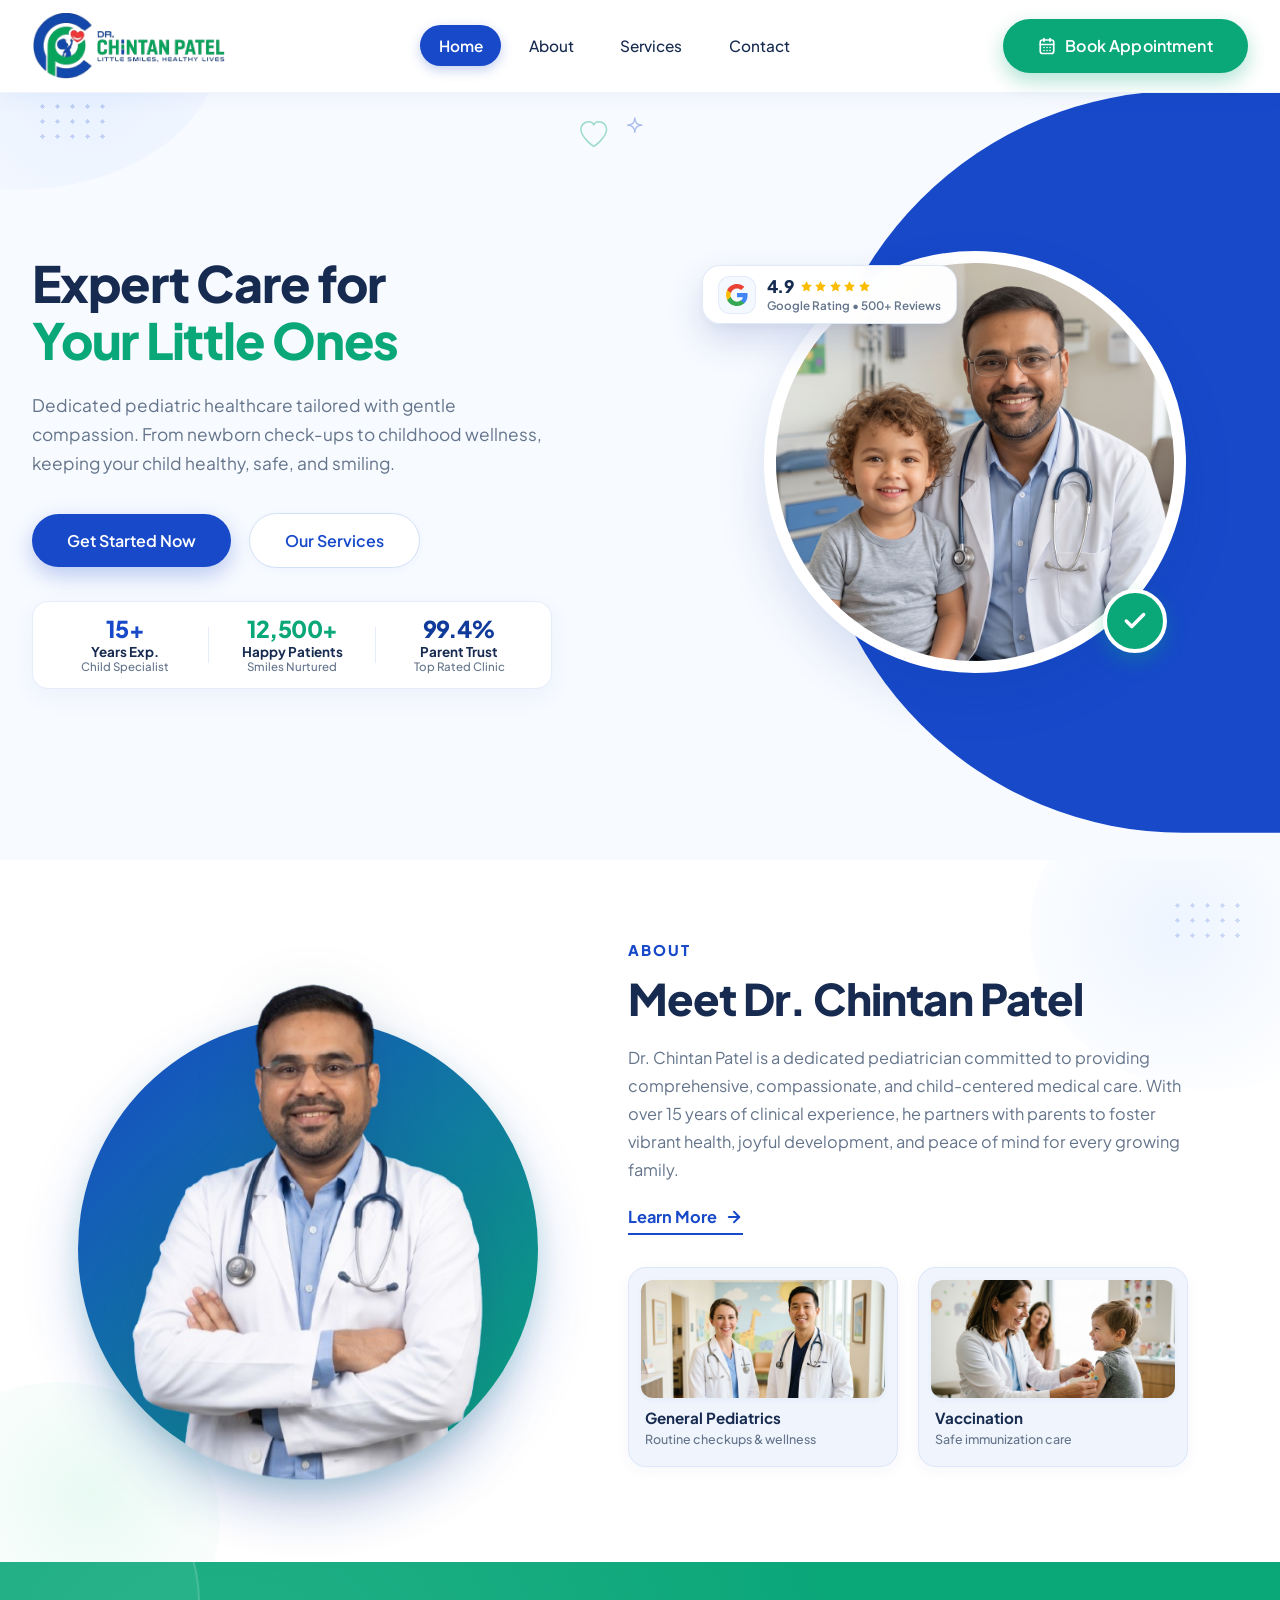
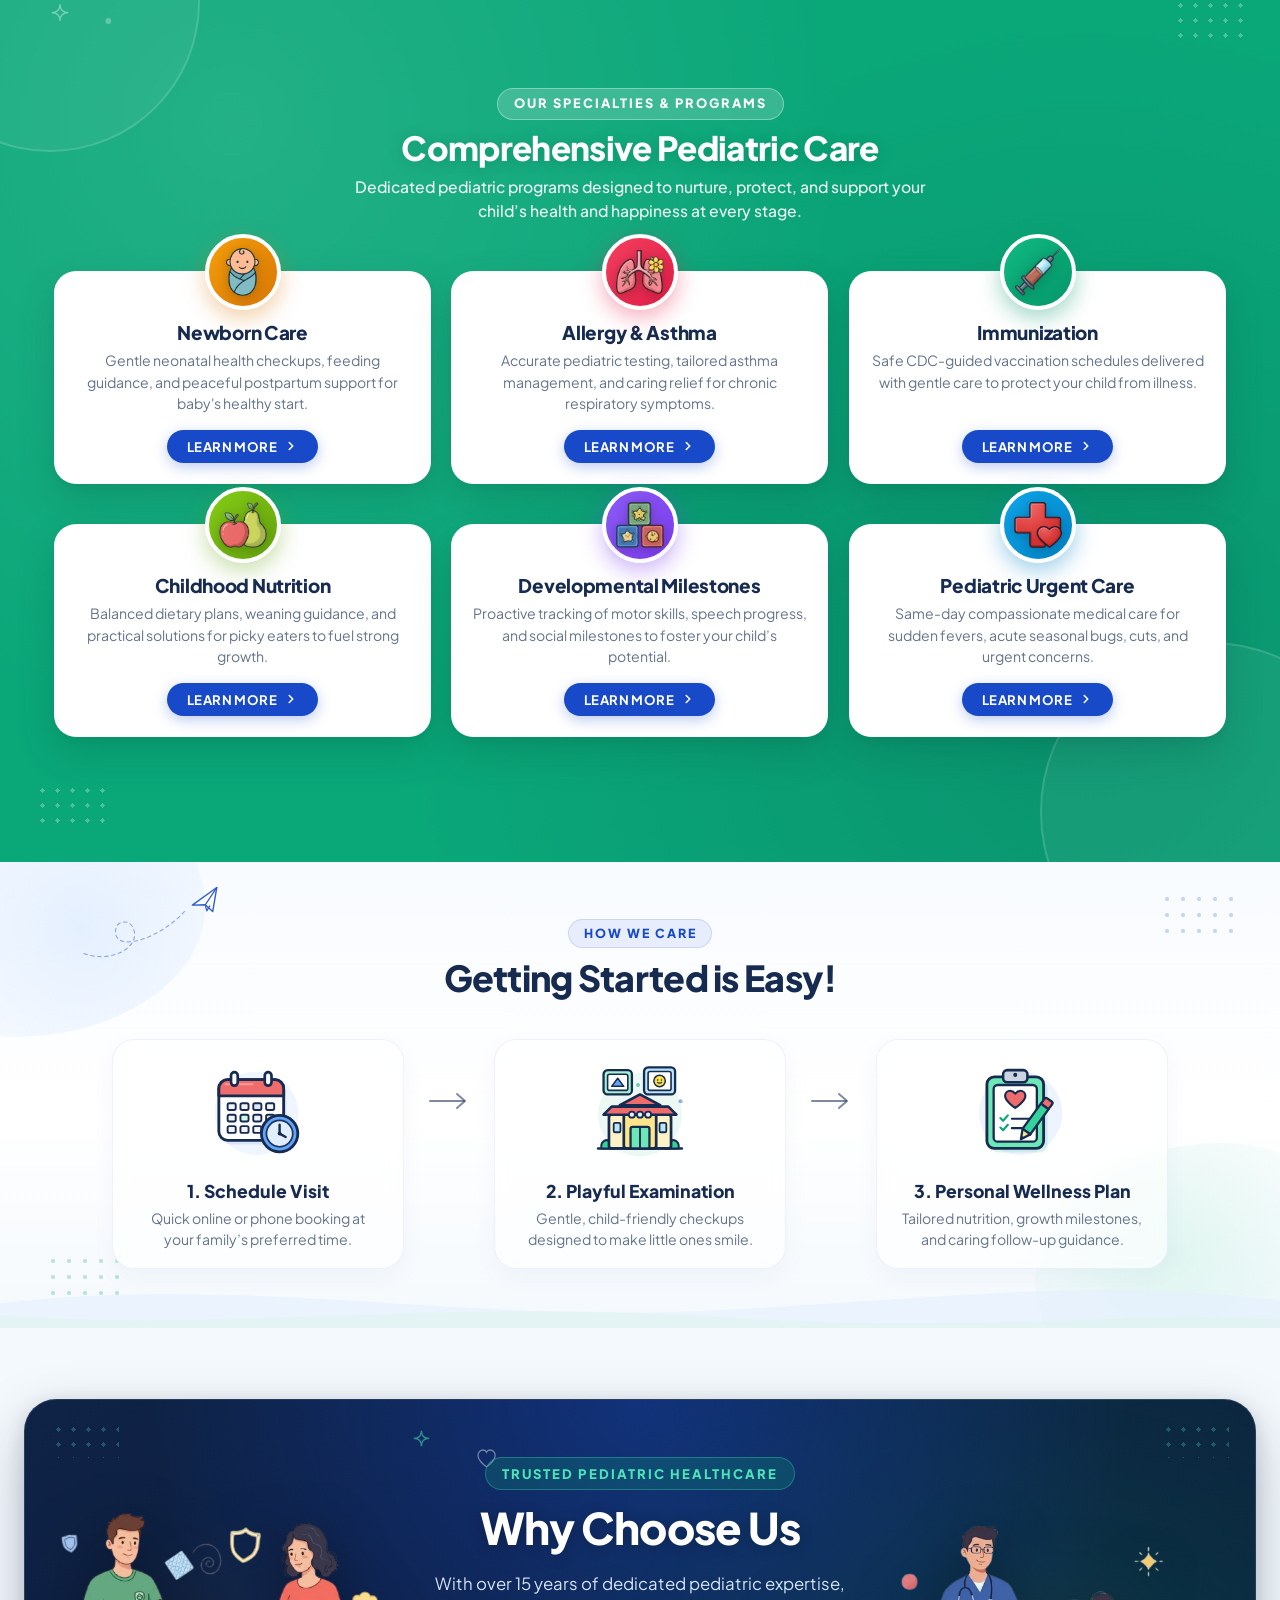
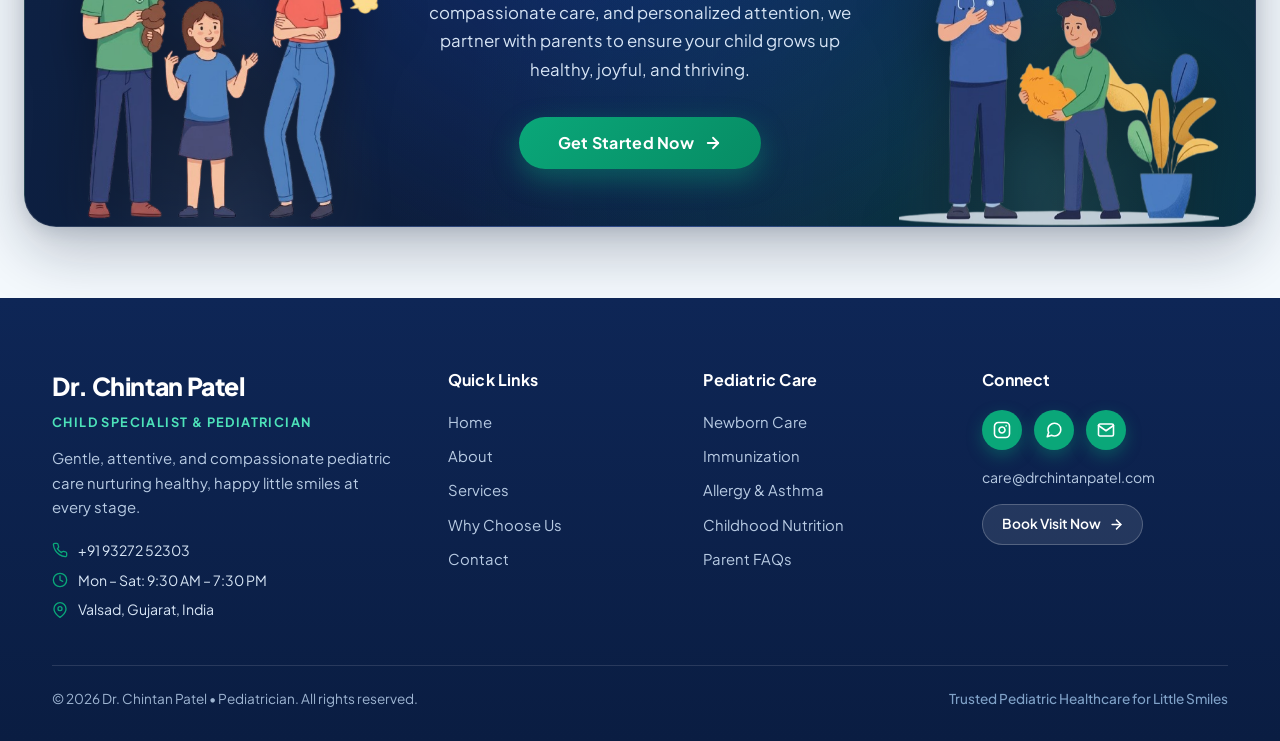
==== commit 685a4ecb: "Add contact page, homepage step icons, priority image, and update site styles and scripts" ====
--- a/index.html
+++ b/index.html
@@ -31,13 +31,13 @@
           <li><a href="#home" class="nav-link active">Home</a></li>
           <li><a href="about.html" class="nav-link">About</a></li>
           <li><a href="#services" class="nav-link">Services</a></li>
-          <li><a href="#contact" class="nav-link">Contact</a></li>
+          <li><a href="contact.html" class="nav-link">Contact</a></li>
         </ul>
       </nav>
 
       <!-- Header Action Button -->
       <div class="header-actions">
-        <a href="#contact" class="btn btn-appointment" aria-label="Book an Appointment">
+        <a href="https://wa.me/919327252303?text=Hello%20Dr.%20Chintan%20Patel%2C%20I%20would%20like%20to%20book%20an%20appointment%20for%20my%20child." target="_blank" rel="noopener noreferrer" class="btn btn-appointment" aria-label="Book an Appointment on WhatsApp">
           <svg class="btn-icon" width="18" height="18" viewBox="0 0 24 24" fill="none" stroke="currentColor" stroke-width="2.2" stroke-linecap="round" stroke-linejoin="round">
             <rect x="3" y="4" width="18" height="18" rx="3" ry="3"></rect>
             <line x1="16" y1="2" x2="16" y2="6"></line>
@@ -69,10 +69,10 @@
         <li><a href="#home" class="mobile-nav-link active">Home</a></li>
         <li><a href="about.html" class="mobile-nav-link">About</a></li>
         <li><a href="#services" class="mobile-nav-link">Services</a></li>
-        <li><a href="#contact" class="mobile-nav-link">Contact</a></li>
+        <li><a href="contact.html" class="mobile-nav-link">Contact</a></li>
       </ul>
       <div class="mobile-menu-action">
-        <a href="#contact" class="btn btn-appointment btn-block">
+        <a href="https://wa.me/919327252303?text=Hello%20Dr.%20Chintan%20Patel%2C%20I%20would%20like%20to%20book%20an%20appointment%20for%20my%20child." target="_blank" rel="noopener noreferrer" class="btn btn-appointment btn-block">
           <svg class="btn-icon" width="18" height="18" viewBox="0 0 24 24" fill="none" stroke="currentColor" stroke-width="2.2" stroke-linecap="round" stroke-linejoin="round">
             <rect x="3" y="4" width="18" height="18" rx="3" ry="3"></rect>
             <line x1="16" y1="2" x2="16" y2="6"></line>
@@ -92,6 +92,15 @@
   <!-- ==================== HOMEPAGE HERO SECTION ==================== -->
   <main>
     <section class="hero-section" id="home">
+      <!-- Ambient Background Elements -->
+      <div class="hero-bg-decor" aria-hidden="true">
+        <div class="hero-blob-tl"></div>
+        <div class="hero-dot-grid-tl"></div>
+        <svg class="hero-accent-svg" viewBox="0 0 110 110" fill="none">
+          <path d="M36 52 C36 52 21 42 21 32 C21 26.8 25.2 23 30 23 C32.9 23 35.1 24.5 36 26.4 C36.9 24.5 39.1 23 42 23 C46.8 23 51 26.8 51 32 C51 42 36 52 36 52 Z" stroke="#0AA779" stroke-width="1.8" opacity="0.38"/>
+          <path d="M84 18 Q84 27 93 27 Q84 27 84 36 Q84 27 75 27 Q84 27 84 18 Z" stroke="#1749C9" stroke-width="1.6" opacity="0.35"/>
+        </svg>
+      </div>
       <div class="hero-container">
         
         <!-- Left Column: Hero Content -->
@@ -204,6 +213,12 @@
 
     <!-- ==================== HOMEPAGE ABOUT SECTION ==================== -->
     <section class="about-section" id="about">
+      <!-- Ambient Background Elements -->
+      <div class="hp-about-bg-decor" aria-hidden="true">
+        <div class="hp-about-blob-tr"></div>
+        <div class="hp-about-blob-bl"></div>
+        <div class="hp-about-dot-grid-tr"></div>
+      </div>
       <div class="about-container">
         
         <!-- Left Column: Doctor Photo with Vibrant Gradient Backdrop & Scroll Animation -->
@@ -274,6 +289,17 @@
 
     <!-- ==================== SPECIALTIES & PROGRAMS SECTION ==================== -->
     <section class="specialties-section" id="services">
+      <!-- Ambient Translucent Background Elements -->
+      <div class="specialties-bg-decor" aria-hidden="true">
+        <div class="spec-circle-tl"></div>
+        <div class="spec-circle-br"></div>
+        <div class="spec-dot-grid spec-dot-grid-tr"></div>
+        <div class="spec-dot-grid spec-dot-grid-bl"></div>
+        <svg class="spec-sparkles-svg" viewBox="0 0 120 120" fill="none">
+          <path d="M30 16 Q30 26 40 26 Q30 26 30 36 Q30 26 20 26 Q30 26 30 16 Z" stroke="#FFFFFF" stroke-width="1.6" opacity="0.4"/>
+          <circle cx="88" cy="36" r="3.5" fill="#FFFFFF" opacity="0.28"/>
+        </svg>
+      </div>
       <div class="specialties-container">
         
         <!-- Section Header (Compact, Centered, Aesthetic & Modern) -->
@@ -303,7 +329,7 @@
             <p class="specialty-card-desc">
               Gentle neonatal health checkups, feeding guidance, and peaceful postpartum support for baby's healthy start.
             </p>
-            <a href="#contact" class="specialty-card-cta" aria-label="Learn more about Newborn Care">
+            <a href="contact.html#appointment-form" class="specialty-card-cta" aria-label="Learn more about Newborn Care">
               <span>Learn More</span>
               <svg width="14" height="14" viewBox="0 0 24 24" fill="none" stroke="currentColor" stroke-width="2.6" stroke-linecap="round" stroke-linejoin="round">
                 <polyline points="9 18 15 12 9 6"></polyline>
@@ -326,7 +352,7 @@
             <p class="specialty-card-desc">
               Accurate pediatric testing, tailored asthma management, and caring relief for chronic respiratory symptoms.
             </p>
-            <a href="#contact" class="specialty-card-cta" aria-label="Learn more about Allergy and Asthma">
+            <a href="contact.html#appointment-form" class="specialty-card-cta" aria-label="Learn more about Allergy and Asthma">
               <span>Learn More</span>
               <svg width="14" height="14" viewBox="0 0 24 24" fill="none" stroke="currentColor" stroke-width="2.6" stroke-linecap="round" stroke-linejoin="round">
                 <polyline points="9 18 15 12 9 6"></polyline>
@@ -349,7 +375,7 @@
             <p class="specialty-card-desc">
               Safe CDC-guided vaccination schedules delivered with gentle care to protect your child from illness.
             </p>
-            <a href="#contact" class="specialty-card-cta" aria-label="Learn more about Immunization">
+            <a href="contact.html#appointment-form" class="specialty-card-cta" aria-label="Learn more about Immunization">
               <span>Learn More</span>
               <svg width="14" height="14" viewBox="0 0 24 24" fill="none" stroke="currentColor" stroke-width="2.6" stroke-linecap="round" stroke-linejoin="round">
                 <polyline points="9 18 15 12 9 6"></polyline>
@@ -372,7 +398,7 @@
             <p class="specialty-card-desc">
               Balanced dietary plans, weaning guidance, and practical solutions for picky eaters to fuel strong growth.
             </p>
-            <a href="#contact" class="specialty-card-cta" aria-label="Learn more about Childhood Nutrition">
+            <a href="contact.html#appointment-form" class="specialty-card-cta" aria-label="Learn more about Childhood Nutrition">
               <span>Learn More</span>
               <svg width="14" height="14" viewBox="0 0 24 24" fill="none" stroke="currentColor" stroke-width="2.6" stroke-linecap="round" stroke-linejoin="round">
                 <polyline points="9 18 15 12 9 6"></polyline>
@@ -395,7 +421,7 @@
             <p class="specialty-card-desc">
               Proactive tracking of motor skills, speech progress, and social milestones to foster your child’s potential.
             </p>
-            <a href="#contact" class="specialty-card-cta" aria-label="Learn more about Developmental Milestones">
+            <a href="contact.html#appointment-form" class="specialty-card-cta" aria-label="Learn more about Developmental Milestones">
               <span>Learn More</span>
               <svg width="14" height="14" viewBox="0 0 24 24" fill="none" stroke="currentColor" stroke-width="2.6" stroke-linecap="round" stroke-linejoin="round">
                 <polyline points="9 18 15 12 9 6"></polyline>
@@ -418,7 +444,7 @@
             <p class="specialty-card-desc">
               Same-day compassionate medical care for sudden fevers, acute seasonal bugs, cuts, and urgent concerns.
             </p>
-            <a href="#contact" class="specialty-card-cta" aria-label="Learn more about Pediatric Urgent Care">
+            <a href="contact.html#appointment-form" class="specialty-card-cta" aria-label="Learn more about Pediatric Urgent Care">
               <span>Learn More</span>
               <svg width="14" height="14" viewBox="0 0 24 24" fill="none" stroke="currentColor" stroke-width="2.6" stroke-linecap="round" stroke-linejoin="round">
                 <polyline points="9 18 15 12 9 6"></polyline>
@@ -441,9 +467,103 @@
       </div>
     </section>
 
+    <!-- ==================== GETTING STARTED IS EASY SECTION ==================== -->
+    <section class="how-care-section" id="how-we-care">
+
+      <!-- Ambient About-Page Style Background Elements (Organic Blobs, Waves, Dot Grids & Paper Plane) -->
+      <div class="how-care-bg" aria-hidden="true">
+        <div class="how-care-blob-tl"></div>
+        <div class="how-care-blob-br"></div>
+
+        <svg class="how-care-wave-bottom" viewBox="0 0 1440 120" preserveAspectRatio="none">
+          <path d="M0,70 C280,15 520,110 820,82 C1080,58 1240,22 1440,65 L1440,120 L0,120 Z" fill="#E6F1FF" opacity="0.68"/>
+          <path d="M0,92 C240,125 510,60 820,96 C1100,128 1290,80 1440,100 L1440,120 L0,120 Z" fill="#DFF5EE" opacity="0.52"/>
+        </svg>
+
+        <div class="how-care-dot-grid how-care-dot-grid-tr"></div>
+        <div class="how-care-dot-grid how-care-dot-grid-bl"></div>
+
+        <!-- Playful Hand-Drawn Paper Airplane + Looped Dashed Trail -->
+        <svg class="how-care-paper-plane-svg" viewBox="0 0 220 120" fill="none">
+          <path d="M10,98 C45,112 88,92 82,66 C77,45 50,51 56,72 C62,94 120,76 156,36" stroke="#1749C9" stroke-width="1.6" stroke-dasharray="5 5" stroke-linecap="round" opacity="0.5"/>
+          <g transform="translate(158, 8) rotate(-14)">
+            <path d="M2 22 L42 6 L28 38 L20 26 Z" stroke="#1749C9" stroke-width="2" stroke-linejoin="round" fill="#FFFFFF" fill-opacity="0.92"/>
+            <path d="M42 6 L20 26 L20 35 L26 29" stroke="#1749C9" stroke-width="1.8" stroke-linecap="round" stroke-linejoin="round"/>
+          </g>
+        </svg>
+      </div>
+
+      <div class="how-care-container">
+
+        <!-- Section Header -->
+        <div class="how-care-header">
+          <span class="how-care-tag">HOW WE CARE</span>
+          <h2 class="how-care-title">Getting Started is Easy!</h2>
+        </div>
+
+        <!-- 3 Compact Steps with Directional Connectors -->
+        <div class="how-care-steps">
+
+          <!-- Step 1 -->
+          <div class="how-care-step">
+            <div class="how-care-icon-box">
+              <img src="images/homepage/step-schedule-visit.svg" alt="Schedule a pediatric visit calendar illustration" class="how-care-img" loading="lazy">
+            </div>
+            <h3 class="how-care-step-title">1. Schedule Visit</h3>
+            <p class="how-care-step-desc">Quick online or phone booking at your family’s preferred time.</p>
+          </div>
+
+          <!-- Arrow 1 -->
+          <div class="how-care-arrow" aria-hidden="true">
+            <svg width="42" height="24" viewBox="0 0 42 24" fill="none">
+              <line x1="2" y1="12" x2="36" y2="12" stroke="#172B50" stroke-width="2" stroke-linecap="round" opacity="0.55"/>
+              <polyline points="29 5 37 12 29 19" stroke="#172B50" stroke-width="2" stroke-linecap="round" stroke-linejoin="round" opacity="0.55"/>
+            </svg>
+          </div>
+
+          <!-- Step 2 -->
+          <div class="how-care-step">
+            <div class="how-care-icon-box">
+              <img src="images/homepage/step-playful-exam.svg" alt="Warm playful pediatric clinic examination illustration" class="how-care-img" loading="lazy">
+            </div>
+            <h3 class="how-care-step-title">2. Playful Examination</h3>
+            <p class="how-care-step-desc">Gentle, child-friendly checkups designed to make little ones smile.</p>
+          </div>
+
+          <!-- Arrow 2 -->
+          <div class="how-care-arrow" aria-hidden="true">
+            <svg width="42" height="24" viewBox="0 0 42 24" fill="none">
+              <line x1="2" y1="12" x2="36" y2="12" stroke="#172B50" stroke-width="2" stroke-linecap="round" opacity="0.55"/>
+              <polyline points="29 5 37 12 29 19" stroke="#172B50" stroke-width="2" stroke-linecap="round" stroke-linejoin="round" opacity="0.55"/>
+            </svg>
+          </div>
+
+          <!-- Step 3 -->
+          <div class="how-care-step">
+            <div class="how-care-icon-box">
+              <img src="images/homepage/step-wellness-plan.svg" alt="Personalized pediatric wellness plan clipboard illustration" class="how-care-img" loading="lazy">
+            </div>
+            <h3 class="how-care-step-title">3. Personal Wellness Plan</h3>
+            <p class="how-care-step-desc">Tailored nutrition, growth milestones, and caring follow-up guidance.</p>
+          </div>
+
+        </div>
+
+      </div>
+    </section>
+
     <!-- ==================== WHY CHOOSE US SECTION ==================== -->
     <section class="why-choose-section" id="why-choose">
       <div class="why-choose-container">
+        <!-- Ambient Luxury Card Accents -->
+        <div class="why-choose-bg-decor" aria-hidden="true">
+          <div class="why-dot-grid why-dot-grid-tl"></div>
+          <div class="why-dot-grid why-dot-grid-tr"></div>
+          <svg class="why-sparkles-svg" viewBox="0 0 140 90" fill="none">
+            <path d="M32 16 Q32 25 41 25 Q32 25 32 34 Q32 25 23 25 Q32 25 32 16 Z" stroke="#4DE2B9" stroke-width="1.6" opacity="0.55"/>
+            <path d="M108 58 C108 58 98 51.5 98 44.5 C98 41 100.8 38.5 104 38.5 C106 38.5 107.4 39.6 108 41 C108.6 39.6 110 38.5 112 38.5 C115.2 38.5 118 41 118 44.5 C118 51.5 108 58 108 58 Z" stroke="#FFFFFF" stroke-width="1.5" opacity="0.42"/>
+          </svg>
+        </div>
         
         <!-- Left Illustration: Caring Family -->
         <div class="why-choose-visual why-choose-visual-left">
@@ -462,7 +582,7 @@
           <p class="why-choose-desc">
             With over 15 years of dedicated pediatric expertise, compassionate care, and personalized attention, we partner with parents to ensure your child grows up healthy, joyful, and thriving.
           </p>
-          <a href="#contact" class="btn btn-why-choose" aria-label="Get Started Now with Dr. Chintan Patel">
+          <a href="contact.html" class="btn btn-why-choose" aria-label="Get Started Now with Dr. Chintan Patel">
             <span>Get Started Now</span>
             <svg width="18" height="18" viewBox="0 0 24 24" fill="none" stroke="currentColor" stroke-width="2.4" stroke-linecap="round" stroke-linejoin="round">
               <line x1="5" y1="12" x2="19" y2="12"></line>
@@ -498,11 +618,11 @@
             Gentle, attentive, and compassionate pediatric care nurturing healthy, happy little smiles at every stage.
           </p>
           <div class="footer-contact-list">
-            <a href="tel:+919876543210" class="footer-contact-item">
+            <a href="tel:+919327252303" class="footer-contact-item">
               <svg width="16" height="16" viewBox="0 0 24 24" fill="none" stroke="currentColor" stroke-width="2" stroke-linecap="round" stroke-linejoin="round">
                 <path d="M22 16.92v3a2 2 0 0 1-2.18 2 19.79 19.79 0 0 1-8.63-3.07 19.5 19.5 0 0 1-6-6 19.79 19.79 0 0 1-3.07-8.67A2 2 0 0 1 4.11 2h3a2 2 0 0 1 2 1.72 12.84 12.84 0 0 0 .7 2.81 2 2 0 0 1-.45 2.11L8.09 9.91a16 16 0 0 0 6 6l1.27-1.27a2 2 0 0 1 2.11-.45 12.84 12.84 0 0 0 2.81.7A2 2 0 0 1 22 16.92z"></path>
               </svg>
-              <span>+91 98765 43210</span>
+              <span>+91 93272 52303</span>
             </a>
             <div class="footer-contact-item">
               <svg width="16" height="16" viewBox="0 0 24 24" fill="none" stroke="currentColor" stroke-width="2" stroke-linecap="round" stroke-linejoin="round">
@@ -516,7 +636,7 @@
                 <path d="M21 10c0 7-9 13-9 13s-9-6-9-13a9 9 0 0 1 18 0z"></path>
                 <circle cx="12" cy="10" r="3"></circle>
               </svg>
-              <span>204 Sunrise Medical Care, City Center</span>
+              <span>Valsad, Gujarat, India</span>
             </div>
           </div>
         </div>
@@ -529,7 +649,7 @@
             <li><a href="about.html" class="footer-link">About</a></li>
             <li><a href="#services" class="footer-link">Services</a></li>
             <li><a href="#why-choose" class="footer-link">Why Choose Us</a></li>
-            <li><a href="#contact" class="footer-link">Contact</a></li>
+            <li><a href="contact.html" class="footer-link">Contact</a></li>
           </ul>
         </div>
 
@@ -541,7 +661,7 @@
             <li><a href="#services" class="footer-link">Immunization</a></li>
             <li><a href="#services" class="footer-link">Allergy &amp; Asthma</a></li>
             <li><a href="#services" class="footer-link">Childhood Nutrition</a></li>
-            <li><a href="#contact" class="footer-link">Privacy Policy</a></li>
+            <li><a href="contact.html#faq" class="footer-link">Parent FAQs</a></li>
           </ul>
         </div>
 
@@ -549,16 +669,16 @@
         <div class="footer-col footer-social-col">
           <h4 class="footer-col-title">Connect</h4>
           <div class="footer-socials">
-            <a href="#contact" class="footer-social-btn" aria-label="Instagram">
+            <a href="https://www.instagram.com/childcare_drchintan?utm_source=ig_web_button_share_sheet&amp;lqvp=ZDNlZDc0MzIxNw==" target="_blank" rel="noopener noreferrer" class="footer-social-btn" aria-label="Instagram">
               <svg width="18" height="18" viewBox="0 0 24 24" fill="none" stroke="currentColor" stroke-width="2.1" stroke-linecap="round" stroke-linejoin="round">
                 <rect x="2" y="2" width="20" height="20" rx="5" ry="5"></rect>
                 <path d="M16 11.37A4 4 0 1 1 12.63 8 4 4 0 0 1 16 11.37z"></path>
                 <line x1="17.5" y1="6.5" x2="17.51" y2="6.5"></line>
               </svg>
             </a>
-            <a href="#contact" class="footer-social-btn" aria-label="Facebook">
+            <a href="https://wa.me/919327252303?text=Hello%20Dr.%20Chintan%20Patel%2C%20I%20would%20like%20to%20book%20an%20appointment%20for%20my%20child." target="_blank" rel="noopener noreferrer" class="footer-social-btn" aria-label="WhatsApp">
               <svg width="18" height="18" viewBox="0 0 24 24" fill="none" stroke="currentColor" stroke-width="2.1" stroke-linecap="round" stroke-linejoin="round">
-                <path d="M18 2h-3a5 5 0 0 0-5 5v3H7v4h3v8h4v-8h3l1-4h-4V7a1 1 0 0 1 1-1h3z"></path>
+                <path d="M21 11.5a8.38 8.38 0 0 1-.9 3.8 8.5 8.5 0 0 1-7.6 4.7 8.38 8.38 0 0 1-3.8-.9L3 21l1.9-5.7a8.38 8.38 0 0 1-.9-3.8 8.5 8.5 0 0 1 4.7-7.6 8.38 8.38 0 0 1 3.8-.9h.5a8.48 8.48 0 0 1 8 8v.5z"></path>
               </svg>
             </a>
             <a href="mailto:care@drchintanpatel.com" class="footer-social-btn" aria-label="Email Clinic">
@@ -571,7 +691,7 @@
           <p class="footer-email-note">
             <a href="mailto:care@drchintanpatel.com">care@drchintanpatel.com</a>
           </p>
-          <a href="tel:+919876543210" class="footer-cta-pill">
+          <a href="https://wa.me/919327252303?text=Hello%20Dr.%20Chintan%20Patel%2C%20I%20would%20like%20to%20book%20an%20appointment%20for%20my%20child." target="_blank" rel="noopener noreferrer" class="footer-cta-pill">
             <span>Book Visit Now</span>
             <svg width="15" height="15" viewBox="0 0 24 24" fill="none" stroke="currentColor" stroke-width="2.4" stroke-linecap="round" stroke-linejoin="round">
               <line x1="5" y1="12" x2="19" y2="12"></line>
--- a/style.css
+++ b/style.css
@@ -1598,6 +1598,265 @@
 }
 
 /* ==========================================================================
+   Getting Started is Easy! (How We Care Section)
+   Compact 3-step horizontal guide above Why Choose Us card,
+   styled with About-page organic blobs, dot grids, wave & paper airplane.
+   ========================================================================== */
+.how-care-section {
+  position: relative;
+  background: linear-gradient(180deg, #F8FBFF 0%, #FFFFFF 55%, #F4F9FD 100%);
+  padding: clamp(2.6rem, 4.4vw, 3.6rem) 0 clamp(2.8rem, 4.6vw, 3.8rem);
+  overflow: hidden;
+}
+
+/* Ambient About-Page Background Decor */
+.how-care-bg {
+  position: absolute;
+  inset: 0;
+  pointer-events: none;
+  z-index: 0;
+  overflow: hidden;
+}
+
+.how-care-blob-tl {
+  position: absolute;
+  top: -95px;
+  left: -105px;
+  width: 310px;
+  height: 270px;
+  border-radius: 44% 56% 62% 38% / 46% 52% 48% 54%;
+  background: radial-gradient(circle at 60% 60%, rgba(212, 230, 255, 0.56) 0%, rgba(234, 241, 255, 0.16) 75%, transparent 100%);
+}
+
+.how-care-blob-br {
+  position: absolute;
+  bottom: -95px;
+  right: -95px;
+  width: 340px;
+  height: 280px;
+  border-radius: 54% 46% 42% 58% / 50% 44% 56% 50%;
+  background: radial-gradient(circle at 40% 40%, rgba(196, 240, 224, 0.45) 0%, rgba(234, 241, 255, 0.12) 70%, transparent 100%);
+}
+
+.how-care-wave-bottom {
+  position: absolute;
+  bottom: -2px;
+  left: 0;
+  width: 100%;
+  height: clamp(44px, 5vw, 72px);
+  display: block;
+}
+
+.how-care-dot-grid {
+  position: absolute;
+  width: 76px;
+  height: 46px;
+  background-image: radial-gradient(circle, rgba(23, 73, 201, 0.22) 2px, transparent 2.2px);
+  background-size: 16px 16px;
+}
+
+.how-care-dot-grid-tr {
+  top: 1.8rem;
+  right: clamp(1.2rem, 3.5vw, 3.2rem);
+}
+
+.how-care-dot-grid-bl {
+  bottom: 1.8rem;
+  left: clamp(1.2rem, 3.5vw, 3.2rem);
+  background-image: radial-gradient(circle, rgba(10, 167, 121, 0.26) 2px, transparent 2.2px);
+}
+
+.how-care-paper-plane-svg {
+  position: absolute;
+  top: 1.4rem;
+  left: clamp(1.2rem, 6vw, 5.5rem);
+  width: clamp(120px, 12vw, 175px);
+  height: auto;
+  opacity: 0.88;
+  animation: planeFloat 5.5s ease-in-out infinite;
+}
+
+.how-care-container {
+  position: relative;
+  z-index: 2;
+  max-width: 1120px;
+  margin: 0 auto;
+  padding: 0 2rem;
+}
+
+/* Header */
+.how-care-header {
+  text-align: center;
+  margin-bottom: clamp(1.8rem, 3.2vw, 2.5rem);
+}
+
+.how-care-tag {
+  display: inline-block;
+  color: var(--primary-blue);
+  background: rgba(23, 73, 201, 0.08);
+  border: 1px solid rgba(23, 73, 201, 0.14);
+  padding: 0.28rem 0.9rem;
+  border-radius: 50px;
+  font-size: 0.78rem;
+  font-weight: 800;
+  letter-spacing: 2px;
+  text-transform: uppercase;
+  margin-bottom: 0.5rem;
+}
+
+.how-care-title {
+  font-size: clamp(1.85rem, 2.8vw, 2.4rem);
+  font-weight: 800;
+  color: var(--primary-text);
+  line-height: 1.2;
+  letter-spacing: -0.02em;
+}
+
+/* 3 Horizontal Compact Steps + Arrows */
+.how-care-steps {
+  display: grid;
+  grid-template-columns: 1fr auto 1fr auto 1fr;
+  align-items: start;
+  gap: clamp(0.75rem, 2vw, 1.5rem);
+}
+
+.how-care-step {
+  display: flex;
+  flex-direction: column;
+  align-items: center;
+  text-align: center;
+  padding: 1.1rem 0.9rem;
+  border-radius: 22px;
+  background: rgba(255, 255, 255, 0.65);
+  backdrop-filter: blur(8px);
+  -webkit-backdrop-filter: blur(8px);
+  border: 1px solid rgba(23, 73, 201, 0.07);
+  box-shadow: 0 8px 24px rgba(16, 59, 155, 0.04);
+  transition: transform 0.3s cubic-bezier(0.16, 1, 0.3, 1),
+              box-shadow 0.3s ease,
+              background-color 0.3s ease,
+              border-color 0.3s ease;
+}
+
+.how-care-step:hover {
+  transform: translateY(-4px);
+  background: rgba(255, 255, 255, 0.96);
+  border-color: rgba(23, 73, 201, 0.16);
+  box-shadow: 0 14px 32px rgba(16, 59, 155, 0.09);
+}
+
+.how-care-icon-box {
+  width: 108px;
+  height: 108px;
+  display: flex;
+  align-items: center;
+  justify-content: center;
+  margin-bottom: 0.85rem;
+  transition: transform 0.32s cubic-bezier(0.34, 1.56, 0.64, 1);
+}
+
+.how-care-step:hover .how-care-icon-box {
+  transform: scale(1.06);
+}
+
+.how-care-img {
+  width: 100%;
+  height: 100%;
+  object-fit: contain;
+  display: block;
+}
+
+.how-care-step-title {
+  font-size: 1.1rem;
+  font-weight: 800;
+  color: var(--primary-text);
+  line-height: 1.3;
+  margin-bottom: 0.35rem;
+}
+
+.how-care-step-desc {
+  font-size: 0.88rem;
+  line-height: 1.52;
+  color: var(--muted-text);
+  max-width: 240px;
+  margin: 0 auto;
+}
+
+.how-care-arrow {
+  display: flex;
+  align-items: center;
+  justify-content: center;
+  padding-top: 3.1rem;
+}
+
+@media (max-width: 960px) {
+  .how-care-paper-plane-svg {
+    width: 110px;
+    top: 1rem;
+    left: 1rem;
+    opacity: 0.65;
+  }
+
+  .how-care-steps {
+    gap: 0.5rem;
+  }
+
+  .how-care-arrow svg {
+    width: 30px;
+  }
+}
+
+@media (max-width: 768px) {
+  .how-care-section {
+    padding: 2.4rem 0 2.6rem;
+  }
+
+  .how-care-container {
+    padding: 0 1.25rem;
+  }
+
+  .how-care-paper-plane-svg,
+  .how-care-dot-grid-bl {
+    display: none;
+  }
+
+  .how-care-header {
+    margin-bottom: 1.5rem;
+  }
+
+  .how-care-title {
+    font-size: 1.8rem;
+  }
+
+  .how-care-steps {
+    grid-template-columns: 1fr;
+    max-width: 380px;
+    margin: 0 auto;
+    gap: 0.65rem;
+  }
+
+  .how-care-step {
+    padding: 1rem 1.15rem;
+  }
+
+  .how-care-icon-box {
+    width: 92px;
+    height: 92px;
+    margin-bottom: 0.6rem;
+  }
+
+  .how-care-arrow {
+    padding-top: 0;
+    transform: rotate(90deg);
+    margin: 0.1rem 0;
+  }
+
+  .how-care-arrow svg {
+    width: 28px;
+  }
+}
+
+/* ==========================================================================
    Why Choose Us Section (Dark Luxury Card Design)
    ========================================================================== */
 .why-choose-section {
@@ -2140,6 +2399,10 @@
     display: flex;
   }
 
+  .header-actions .btn-appointment {
+    display: none;
+  }
+
   .hero-section {
     padding: 6.5rem 0 3.2rem; /* space for fixed header */
   }
@@ -3934,7 +4197,74 @@
   overflow: hidden;
 }
 
+/* Hero-Style Ambient Background Elements for Community Section */
+.community-bg-decor {
+  position: absolute;
+  inset: 0;
+  pointer-events: none;
+  z-index: 0;
+  overflow: hidden;
+}
+
+.community-blob-tl {
+  position: absolute;
+  top: -110px;
+  left: -120px;
+  width: 360px;
+  height: 320px;
+  border-radius: 46% 54% 60% 40% / 48% 52% 48% 52%;
+  background: radial-gradient(circle at 60% 60%, rgba(255, 255, 255, 0.55) 0%, rgba(190, 238, 216, 0.25) 70%, transparent 100%);
+}
+
+.community-blob-br {
+  position: absolute;
+  bottom: -120px;
+  right: -110px;
+  width: 400px;
+  height: 340px;
+  border-radius: 54% 46% 42% 58% / 50% 44% 56% 50%;
+  background: radial-gradient(circle at 40% 40%, rgba(23, 73, 201, 0.08) 0%, rgba(255, 255, 255, 0.35) 65%, transparent 100%);
+}
+
+.community-dot-grid {
+  position: absolute;
+  width: 76px;
+  height: 46px;
+  background-image: radial-gradient(circle, rgba(10, 167, 121, 0.28) 2px, transparent 2.2px);
+  background-size: 16px 16px;
+}
+
+.community-dot-grid-tl {
+  top: 2.2rem;
+  left: 2.2rem;
+}
+
+.community-dot-grid-br {
+  bottom: 2rem;
+  right: 2.2rem;
+  background-image: radial-gradient(circle, rgba(23, 73, 201, 0.22) 2px, transparent 2.2px);
+}
+
+.community-paper-plane-svg {
+  position: absolute;
+  top: 1.6rem;
+  right: clamp(1.2rem, 4vw, 4.5rem);
+  width: clamp(120px, 12vw, 185px);
+  height: auto;
+  animation: planeFloat 5.5s ease-in-out infinite;
+}
+
+.community-accent-left-svg {
+  position: absolute;
+  top: 4.5rem;
+  left: clamp(0.8rem, 3.5vw, 3.5rem);
+  width: clamp(78px, 7.5vw, 110px);
+  height: auto;
+}
+
 .community-container {
+  position: relative;
+  z-index: 2;
   max-width: 1180px;
   margin: 0 auto;
   padding: 0 2rem;
@@ -4129,8 +4459,1904 @@
     height: 165px;
     margin-bottom: 1rem;
   }
-}
-
-
-
-
+
+  .community-paper-plane-svg,
+  .community-accent-left-svg,
+  .community-dot-grid {
+    display: none;
+  }
+}
+
+
+/* ==========================================================================
+   A Warm & Child-Friendly Space Section (100% Viewport Height Fit)
+   ========================================================================== */
+
+.space-section {
+  position: relative;
+  min-height: 100vh;
+  display: flex;
+  align-items: center;
+  justify-content: center;
+  background-color: var(--white);
+  padding: clamp(4.4rem, 6.2vh, 5.2rem) 0 clamp(2rem, 3.6vh, 2.8rem);
+  overflow: hidden;
+}
+
+.space-container {
+  max-width: 1180px;
+  width: 100%;
+  margin: 0 auto;
+  padding: 0 2rem;
+}
+
+.space-grid {
+  display: grid;
+  grid-template-columns: 1fr 1fr;
+  gap: clamp(1.25rem, 2.2vw, 1.85rem);
+  height: clamp(440px, 72vh, 630px);
+  align-items: stretch;
+}
+
+/* Left Column: Heading + Paragraph + Large Photo */
+.space-left-col {
+  display: flex;
+  flex-direction: column;
+  justify-content: space-between;
+  gap: clamp(0.95rem, 2vh, 1.45rem);
+  min-height: 0;
+  height: 100%;
+}
+
+.space-text-block {
+  flex-shrink: 0;
+  opacity: 0;
+  transform: translateY(20px);
+  transition: opacity 0.7s ease, transform 0.75s cubic-bezier(0.16, 1, 0.3, 1);
+}
+
+.space-section.is-visible .space-text-block {
+  opacity: 1;
+  transform: translateY(0);
+}
+
+.space-title {
+  font-size: clamp(1.9rem, 2.9vw, 2.55rem);
+  font-weight: 800;
+  color: var(--primary-text);
+  line-height: 1.16;
+  letter-spacing: -0.025em;
+  margin-bottom: clamp(0.5rem, 1.2vh, 0.8rem);
+}
+
+.space-desc {
+  font-size: clamp(0.9rem, 1.05vw, 0.98rem);
+  line-height: 1.58;
+  color: #465874;
+  font-weight: 400;
+  max-width: 520px;
+}
+
+.space-gallery-cta-wrap {
+  margin-top: clamp(0.75rem, 1.5vh, 1.05rem);
+}
+
+.btn-space-gallery {
+  display: inline-flex;
+  align-items: center;
+  justify-content: center;
+  gap: 0.6rem;
+  background-color: var(--healthcare-green);
+  color: var(--white);
+  padding: 0.78rem 1.65rem;
+  border-radius: 9999px;
+  font-size: 0.94rem;
+  font-weight: 600;
+  box-shadow: var(--shadow-badge);
+  transition: var(--transition-smooth);
+}
+
+.btn-space-gallery:hover {
+  background-color: #088b64;
+  transform: translateY(-2.5px);
+  box-shadow: 0 12px 26px rgba(10, 167, 121, 0.42);
+}
+
+.btn-space-gallery .btn-arrow-icon {
+  transition: transform 0.25s cubic-bezier(0.16, 1, 0.3, 1);
+}
+
+.btn-space-gallery:hover .btn-arrow-icon {
+  transform: translateX(4px);
+}
+
+/* Right Column: 2 Equal Stacked Photos */
+.space-right-col {
+  display: grid;
+  grid-template-rows: 1fr 1fr;
+  gap: clamp(1rem, 2vh, 1.45rem);
+  min-height: 0;
+  height: 100%;
+}
+
+/* Photo Card Containers */
+.space-photo-card {
+  position: relative;
+  width: 100%;
+  min-height: 0;
+  border-radius: 20px;
+  overflow: hidden;
+  background-color: #EEF4FC;
+  border: 1px solid rgba(23, 73, 201, 0.08);
+  box-shadow: 0 14px 32px rgba(16, 59, 155, 0.09);
+  opacity: 0;
+  transform: translateY(24px) scale(0.97);
+  transition: opacity 0.7s ease var(--photo-delay, 0.1s),
+              transform 0.8s cubic-bezier(0.16, 1, 0.3, 1) var(--photo-delay, 0.1s),
+              box-shadow 0.32s ease;
+}
+
+.space-photo-main {
+  flex: 1 1 auto;
+}
+
+.space-section.is-visible .space-photo-card {
+  opacity: 1;
+  transform: translateY(0) scale(1);
+}
+
+.space-section.is-visible .space-photo-card:hover {
+  box-shadow: 0 20px 44px rgba(16, 59, 155, 0.15);
+}
+
+.space-photo-img {
+  width: 100%;
+  height: 100%;
+  object-fit: cover;
+  object-position: center;
+  display: block;
+  transition: transform 0.55s cubic-bezier(0.16, 1, 0.3, 1);
+}
+
+.space-photo-card:hover .space-photo-img {
+  transform: scale(1.04);
+}
+
+/* ==========================================================================
+   Warm & Child-Friendly Space Responsive Breakpoints
+   ========================================================================== */
+
+@media (max-width: 900px) {
+  .space-section {
+    min-height: auto;
+    padding: 3.6rem 0 3.8rem;
+  }
+
+  .space-grid {
+    display: flex;
+    flex-direction: column;
+    height: auto;
+    gap: 1.25rem;
+  }
+
+  .space-left-col,
+  .space-text-block {
+    display: contents;
+  }
+
+  .space-title {
+    order: 1;
+    margin-bottom: 0;
+  }
+
+  .space-desc {
+    order: 2;
+    max-width: 100%;
+  }
+
+  .space-photo-main {
+    order: 3;
+  }
+
+  .space-right-col {
+    order: 4;
+    height: auto;
+    grid-template-rows: auto auto;
+    gap: 1.25rem;
+  }
+
+  /* Move Explore Gallery CTA cleanly AFTER images on mobile */
+  .space-gallery-cta-wrap {
+    order: 5;
+    margin-top: 0.45rem;
+    display: flex;
+    justify-content: center;
+    width: 100%;
+  }
+
+  .space-photo-card {
+    aspect-ratio: 16 / 10;
+    flex: none;
+  }
+}
+
+@media (max-width: 580px) {
+  .space-section {
+    padding: 3rem 0 3.2rem;
+  }
+
+  .space-container {
+    padding: 0 1.25rem;
+  }
+
+  .space-title {
+    font-size: 1.8rem;
+  }
+
+  .space-desc {
+    font-size: 0.92rem;
+  }
+
+  .space-photo-card {
+    border-radius: 16px;
+  }
+
+  .btn-space-gallery {
+    width: 100%;
+    max-width: 280px;
+  }
+}
+
+
+/* ==========================================================================
+   Priority Appointment Banner Card (Boy's Head Extends Above Top Card Border)
+   ========================================================================== */
+
+.priority-section {
+  position: relative;
+  background: linear-gradient(180deg, #FFFFFF 0%, #F4F8FF 100%);
+  padding: clamp(4.2rem, 6.8vw, 5.8rem) 1.5rem clamp(3.2rem, 5vw, 4.4rem);
+  overflow: visible;
+}
+
+.priority-wrapper {
+  max-width: 1200px;
+  margin: 0 auto;
+}
+
+.priority-card {
+  position: relative;
+  background: radial-gradient(circle at 50% 0%, rgba(23, 73, 201, 0.42) 0%, transparent 65%),
+              radial-gradient(circle at 85% 90%, rgba(10, 167, 121, 0.22) 0%, transparent 55%),
+              linear-gradient(145deg, #0F2347 0%, #0A1935 100%);
+  border: 1px solid rgba(255, 255, 255, 0.12);
+  border-radius: 26px;
+  box-shadow: 0 24px 60px rgba(11, 25, 51, 0.26),
+              0 4px 18px rgba(11, 25, 51, 0.12);
+  overflow: visible;
+  opacity: 0;
+  transform: translateY(34px) scale(0.96);
+  transition: opacity 0.7s ease,
+              transform 0.85s cubic-bezier(0.22, 1, 0.36, 1);
+}
+
+.priority-section.is-visible .priority-card {
+  opacity: 1;
+  transform: translateY(0) scale(1);
+}
+
+/* Clipped inner layer keeps the green curved wave & dots inside card corners */
+.priority-bg-clip {
+  position: absolute;
+  inset: 0;
+  border-radius: 26px;
+  overflow: hidden;
+  pointer-events: none;
+  z-index: 1;
+}
+
+.priority-green-wave {
+  position: absolute;
+  top: 0;
+  right: 0;
+  width: clamp(240px, 28vw, 390px);
+  height: 100%;
+  display: block;
+}
+
+.priority-dot-grid {
+  position: absolute;
+  top: 1.15rem;
+  left: 1.4rem;
+  width: 68px;
+  height: 36px;
+  background-image: radial-gradient(circle, rgba(77, 226, 185, 0.28) 2px, transparent 2.2px);
+  background-size: 15px 15px;
+}
+
+.priority-sparkles-svg {
+  position: absolute;
+  bottom: 0.5rem;
+  left: 38%;
+  width: 120px;
+  height: auto;
+}
+
+/* Left Text + Healthcare Green CTA Row */
+.priority-content-row {
+  position: relative;
+  z-index: 2;
+  display: flex;
+  align-items: center;
+  justify-content: space-between;
+  gap: clamp(1.2rem, 2.5vw, 2.2rem);
+  padding: clamp(1.65rem, 2.8vw, 2.25rem) clamp(1.6rem, 3vw, 2.8rem);
+  padding-right: clamp(210px, 23vw, 295px);
+}
+
+.priority-text {
+  max-width: 560px;
+}
+
+.priority-title {
+  font-size: clamp(1.45rem, 2.3vw, 2.05rem);
+  font-weight: 800;
+  color: #FFFFFF;
+  line-height: 1.2;
+  letter-spacing: -0.02em;
+  margin-bottom: 0.42rem;
+  text-shadow: 0 2px 14px rgba(0, 0, 0, 0.25);
+}
+
+.priority-desc {
+  font-size: clamp(0.88rem, 1.05vw, 0.98rem);
+  line-height: 1.55;
+  color: #D6E4F5;
+  font-weight: 400;
+}
+
+.priority-cta-wrap {
+  flex-shrink: 0;
+}
+
+.btn-priority-white {
+  display: inline-flex;
+  align-items: center;
+  justify-content: center;
+  gap: 0.55rem;
+  background: linear-gradient(135deg, #0AA779 0%, #078C64 100%);
+  color: #FFFFFF;
+  padding: 0.92rem 1.85rem;
+  border-radius: 9999px;
+  font-size: 0.96rem;
+  font-weight: 700;
+  box-shadow: 0 10px 28px rgba(10, 167, 121, 0.42);
+  transition: background 0.28s ease, transform 0.28s ease, box-shadow 0.28s ease;
+  white-space: nowrap;
+}
+
+.btn-priority-white:hover {
+  background: linear-gradient(135deg, #0DC58E 0%, #0AA779 100%);
+  color: #FFFFFF;
+  transform: translateY(-2.5px);
+  box-shadow: 0 14px 34px rgba(10, 167, 121, 0.55);
+}
+
+.btn-priority-white .btn-arrow-icon {
+  transition: transform 0.25s cubic-bezier(0.16, 1, 0.3, 1);
+}
+
+.btn-priority-white:hover .btn-arrow-icon {
+  transform: translateX(4px);
+}
+
+/* Floating Outline Heart Icon */
+.priority-heart-svg {
+  position: absolute;
+  top: 1.25rem;
+  right: clamp(188px, 19.5vw, 252px);
+  width: 28px;
+  height: 26px;
+  z-index: 3;
+  pointer-events: none;
+  animation: planeFloat 4.8s ease-in-out infinite;
+}
+
+/* Joyful Boy Cutout Extending Above the Top Border of the Card */
+.priority-boy-wrap {
+  position: absolute;
+  bottom: 0;
+  right: clamp(0.6rem, 2vw, 1.8rem);
+  height: clamp(175px, 18.5vw, 228px);
+  z-index: 4;
+  pointer-events: none;
+  display: flex;
+  align-items: flex-end;
+}
+
+.priority-boy-img {
+  height: 100%;
+  width: auto;
+  object-fit: contain;
+  display: block;
+  filter: drop-shadow(0 10px 20px rgba(10, 29, 75, 0.22));
+  transform: translateY(42px);
+  opacity: 0;
+  transition: opacity 0.7s ease 0.18s, transform 0.9s cubic-bezier(0.22, 1, 0.36, 1) 0.18s;
+}
+
+.priority-section.is-visible .priority-boy-img {
+  opacity: 1;
+  transform: translateY(0);
+}
+
+/* ==========================================================================
+   Priority Banner Card Responsive Breakpoints
+   ========================================================================== */
+
+@media (max-width: 1024px) {
+  .priority-content-row {
+    flex-direction: column;
+    align-items: flex-start;
+    gap: 1.15rem;
+    padding: 1.8rem 220px 1.8rem 1.85rem;
+  }
+
+  .priority-boy-wrap {
+    height: 208px;
+    right: 0.9rem;
+  }
+
+  .priority-heart-svg {
+    right: 210px;
+  }
+}
+
+@media (max-width: 720px) {
+  .priority-section {
+    padding: 3rem 1rem 2.6rem;
+  }
+
+  .priority-card {
+    border-radius: 22px;
+  }
+
+  .priority-bg-clip {
+    border-radius: 22px;
+  }
+
+  .priority-green-wave {
+    width: 100%;
+    height: 145px;
+    top: auto;
+    bottom: 0;
+  }
+
+  .priority-content-row {
+    align-items: center;
+    text-align: center;
+    padding: 1.85rem 1.25rem 195px;
+    gap: 1.15rem;
+  }
+
+  .priority-boy-wrap {
+    left: 50%;
+    right: auto;
+    bottom: 0;
+    transform: translateX(-50%);
+    height: 175px;
+    overflow: hidden;
+  }
+
+  .priority-boy-img {
+    transform: translateY(55px);
+  }
+
+  .priority-heart-svg {
+    top: auto;
+    bottom: 132px;
+    right: auto;
+    left: calc(50% - 115px);
+    width: 24px;
+    height: 22px;
+  }
+}
+
+
+/* ==========================================================================
+   Cohesive Background Decorative Elements Across All Sections
+   ========================================================================== */
+
+/* 1. Dr. Patel's Journey Card Accents */
+.journey-bg-decor {
+  position: absolute;
+  inset: 0;
+  pointer-events: none;
+  z-index: 0;
+  overflow: hidden;
+}
+
+.journey-header,
+.journey-timeline {
+  position: relative;
+  z-index: 2;
+}
+
+.journey-decor-circle-tl {
+  position: absolute;
+  top: -70px;
+  left: -60px;
+  width: 210px;
+  height: 210px;
+  border-radius: 50%;
+  background: rgba(255, 255, 255, 0.08);
+}
+
+.journey-decor-circle-br {
+  position: absolute;
+  bottom: -85px;
+  right: -70px;
+  width: 240px;
+  height: 240px;
+  border-radius: 50%;
+  background: rgba(255, 255, 255, 0.08);
+}
+
+.journey-dot-grid {
+  position: absolute;
+  width: 68px;
+  height: 36px;
+  background-image: radial-gradient(circle, rgba(255, 255, 255, 0.32) 2px, transparent 2.2px);
+  background-size: 15px 15px;
+}
+
+.journey-dot-grid-tr {
+  top: 1.35rem;
+  right: 1.5rem;
+}
+
+.journey-dot-grid-bl {
+  bottom: 1.35rem;
+  left: 1.5rem;
+}
+
+.journey-sparkles-svg {
+  position: absolute;
+  top: 0.9rem;
+  left: 1.4rem;
+  width: 96px;
+  height: auto;
+}
+
+/* 2. Warm & Child-Friendly Space Section Accents */
+.space-bg-decor {
+  position: absolute;
+  inset: 0;
+  pointer-events: none;
+  z-index: 0;
+  overflow: hidden;
+}
+
+.space-container {
+  position: relative;
+  z-index: 2;
+}
+
+.space-blob-tl {
+  position: absolute;
+  top: -110px;
+  left: -120px;
+  width: 340px;
+  height: 300px;
+  border-radius: 48% 52% 58% 42% / 44% 52% 48% 56%;
+  background: radial-gradient(circle at 60% 60%, rgba(214, 232, 255, 0.45) 0%, transparent 72%);
+}
+
+.space-blob-br {
+  position: absolute;
+  bottom: -120px;
+  right: -110px;
+  width: 380px;
+  height: 320px;
+  border-radius: 54% 46% 42% 58% / 50% 44% 56% 50%;
+  background: radial-gradient(circle at 40% 40%, rgba(210, 245, 232, 0.52) 0%, transparent 72%);
+}
+
+.space-dot-grid {
+  position: absolute;
+  width: 72px;
+  height: 44px;
+  background-image: radial-gradient(circle, rgba(23, 73, 201, 0.2) 2px, transparent 2.2px);
+  background-size: 15px 15px;
+}
+
+.space-dot-grid-tr {
+  top: 2.2rem;
+  right: 2rem;
+}
+
+.space-dot-grid-bl {
+  bottom: 1.6rem;
+  left: 2rem;
+  background-image: radial-gradient(circle, rgba(10, 167, 121, 0.24) 2px, transparent 2.2px);
+}
+
+.space-accent-svg {
+  position: absolute;
+  top: 2rem;
+  left: 44%;
+  width: 96px;
+  height: auto;
+}
+
+/* 3. Homepage Hero Ambient Elements */
+.hero-bg-decor {
+  position: absolute;
+  inset: 0;
+  pointer-events: none;
+  z-index: 1;
+  overflow: hidden;
+}
+
+.hero-blob-tl {
+  position: absolute;
+  top: -110px;
+  left: -120px;
+  width: 340px;
+  height: 300px;
+  border-radius: 46% 54% 60% 40% / 48% 52% 48% 52%;
+  background: radial-gradient(circle at 60% 60%, rgba(212, 230, 255, 0.48) 0%, transparent 72%);
+}
+
+.hero-dot-grid-tl {
+  position: absolute;
+  top: 6.2rem;
+  left: 2.2rem;
+  width: 72px;
+  height: 44px;
+  background-image: radial-gradient(circle, rgba(23, 73, 201, 0.2) 2px, transparent 2.2px);
+  background-size: 15px 15px;
+}
+
+.hero-accent-svg {
+  position: absolute;
+  top: 6.4rem;
+  left: 44%;
+  width: 94px;
+  height: auto;
+  animation: planeFloat 5.5s ease-in-out infinite;
+}
+
+/* 4. Homepage About Section Ambient Elements */
+.hp-about-bg-decor {
+  position: absolute;
+  inset: 0;
+  pointer-events: none;
+  z-index: 0;
+  overflow: hidden;
+}
+
+.about-container {
+  position: relative;
+  z-index: 2;
+}
+
+.hp-about-blob-tr {
+  position: absolute;
+  top: -90px;
+  right: -110px;
+  width: 360px;
+  height: 320px;
+  border-radius: 50%;
+  background: radial-gradient(circle at 40% 50%, rgba(218, 234, 255, 0.48) 0%, transparent 72%);
+}
+
+.hp-about-blob-bl {
+  position: absolute;
+  bottom: -100px;
+  left: -100px;
+  width: 320px;
+  height: 280px;
+  border-radius: 50%;
+  background: radial-gradient(circle at 60% 40%, rgba(212, 245, 232, 0.5) 0%, transparent 72%);
+}
+
+.hp-about-dot-grid-tr {
+  position: absolute;
+  top: 2.4rem;
+  right: 2.4rem;
+  width: 72px;
+  height: 44px;
+  background-image: radial-gradient(circle, rgba(23, 73, 201, 0.18) 2px, transparent 2.2px);
+  background-size: 15px 15px;
+}
+
+/* 5. Homepage Specialties Section Ambient Elements */
+.specialties-bg-decor {
+  position: absolute;
+  inset: 0;
+  pointer-events: none;
+  z-index: 0;
+  overflow: hidden;
+}
+
+.specialties-container {
+  position: relative;
+  z-index: 2;
+}
+
+.spec-circle-tl {
+  position: absolute;
+  top: -110px;
+  left: -100px;
+  width: 300px;
+  height: 300px;
+  border-radius: 50%;
+  border: 2px solid rgba(255, 255, 255, 0.14);
+  background: rgba(255, 255, 255, 0.05);
+}
+
+.spec-circle-br {
+  position: absolute;
+  bottom: -120px;
+  right: -100px;
+  width: 340px;
+  height: 340px;
+  border-radius: 50%;
+  border: 2px solid rgba(255, 255, 255, 0.14);
+  background: rgba(255, 255, 255, 0.05);
+}
+
+.spec-dot-grid {
+  position: absolute;
+  width: 72px;
+  height: 44px;
+  background-image: radial-gradient(circle, rgba(255, 255, 255, 0.28) 2px, transparent 2.2px);
+  background-size: 15px 15px;
+}
+
+.spec-dot-grid-tr {
+  top: 2.2rem;
+  right: 2.2rem;
+}
+
+.spec-dot-grid-bl {
+  bottom: 2.2rem;
+  left: 2.2rem;
+}
+
+.spec-sparkles-svg {
+  position: absolute;
+  top: 1.8rem;
+  left: 2.2rem;
+  width: 100px;
+  height: auto;
+}
+
+/* 6. Homepage Why Choose Us Luxury Card Accents */
+.why-choose-bg-decor {
+  position: absolute;
+  inset: 0;
+  pointer-events: none;
+  z-index: 0;
+  overflow: hidden;
+}
+
+.why-choose-visual {
+  position: relative;
+  z-index: 2;
+}
+
+.why-dot-grid {
+  position: absolute;
+  width: 68px;
+  height: 36px;
+  background-image: radial-gradient(circle, rgba(77, 226, 185, 0.28) 2px, transparent 2.2px);
+  background-size: 15px 15px;
+}
+
+.why-dot-grid-tl {
+  top: 1.4rem;
+  left: 1.6rem;
+}
+
+.why-dot-grid-tr {
+  top: 1.4rem;
+  right: 1.6rem;
+}
+
+.why-sparkles-svg {
+  position: absolute;
+  top: 1.1rem;
+  left: 30%;
+  width: 120px;
+  height: auto;
+}
+
+@media (max-width: 680px) {
+  .journey-dot-grid,
+  .journey-sparkles-svg,
+  .space-dot-grid,
+  .space-accent-svg,
+  .hero-dot-grid-tl,
+  .hero-accent-svg,
+  .hp-about-dot-grid-tr,
+  .spec-dot-grid,
+  .spec-sparkles-svg,
+  .why-dot-grid,
+  .why-sparkles-svg,
+  .priority-dot-grid,
+  .priority-sparkles-svg,
+  .contact-dot-grid,
+  .contact-paper-plane-svg,
+  .contact-hero-accent-svg,
+  .map-faq-sparkle-svg {
+    display: none;
+  }
+}
+
+/* ==========================================================================
+   CONTACT PAGE STYLES (Compact Hero, 4 Info Cards, Royal Blue Form, Parallel Map & FAQ)
+   ========================================================================== */
+
+.sr-only {
+  position: absolute;
+  width: 1px;
+  height: 1px;
+  padding: 0;
+  margin: -1px;
+  overflow: hidden;
+  clip: rect(0, 0, 0, 0);
+  white-space: nowrap;
+  border: 0;
+}
+
+.contact-container {
+  max-width: 1240px;
+  width: 100%;
+  margin: 0 auto;
+  padding: 0 2rem;
+  position: relative;
+  z-index: 2;
+}
+
+/* 1. Compact Contact Hero Section */
+.contact-hero-section {
+  position: relative;
+  background: linear-gradient(135deg, #D9EBFF 0%, #E7F2FF 55%, #E4F6EF 100%);
+  padding: 7.4rem 0 4.5rem;
+  overflow: hidden;
+}
+
+.contact-hero-bg {
+  position: absolute;
+  inset: 0;
+  pointer-events: none;
+  z-index: 0;
+  overflow: hidden;
+}
+
+.contact-hero-blob-tl {
+  position: absolute;
+  top: -100px;
+  left: -80px;
+  width: 320px;
+  height: 320px;
+  border-radius: 50%;
+  background: radial-gradient(circle, rgba(255, 255, 255, 0.65) 0%, transparent 70%);
+}
+
+.contact-hero-blob-br {
+  position: absolute;
+  bottom: -60px;
+  right: -60px;
+  width: 340px;
+  height: 300px;
+  border-radius: 50%;
+  background: radial-gradient(circle, rgba(10, 167, 121, 0.14) 0%, transparent 70%);
+}
+
+.contact-dot-grid {
+  position: absolute;
+  width: 72px;
+  height: 44px;
+  background-image: radial-gradient(circle, rgba(23, 73, 201, 0.2) 2px, transparent 2.2px);
+  background-size: 15px 15px;
+}
+
+.contact-dot-grid-tl {
+  top: 5.8rem;
+  left: 2.2rem;
+}
+
+.contact-dot-grid-br {
+  bottom: 4.5rem;
+  right: 2.4rem;
+}
+
+.contact-paper-plane-svg {
+  position: absolute;
+  top: 5.5rem;
+  left: 44%;
+  width: 165px;
+  height: auto;
+  opacity: 0.72;
+}
+
+.contact-hero-accent-svg {
+  position: absolute;
+  bottom: 3.4rem;
+  left: 43%;
+  width: 88px;
+  height: auto;
+}
+
+.contact-hero-wave {
+  position: absolute;
+  bottom: -1px;
+  left: 0;
+  width: 100%;
+  height: 46px;
+}
+
+.contact-hero-container {
+  max-width: 1240px;
+  width: 100%;
+  margin: 0 auto;
+  padding: 0 2rem;
+  display: grid;
+  grid-template-columns: 1.2fr 0.8fr;
+  align-items: center;
+  gap: 2.5rem;
+  position: relative;
+  z-index: 2;
+}
+
+.contact-hero-content {
+  max-width: 600px;
+}
+
+.contact-hero-eyebrow {
+  display: inline-flex;
+  align-items: center;
+  gap: 0.55rem;
+  font-size: 0.78rem;
+  font-weight: 700;
+  letter-spacing: 1.5px;
+  text-transform: uppercase;
+  color: var(--primary-blue);
+  background: rgba(255, 255, 255, 0.78);
+  border: 1px solid rgba(23, 73, 201, 0.14);
+  padding: 0.38rem 0.9rem;
+  border-radius: 9999px;
+  margin-bottom: 1rem;
+  backdrop-filter: blur(8px);
+}
+
+.contact-eyebrow-dot {
+  width: 8px;
+  height: 8px;
+  border-radius: 50%;
+  background: var(--healthcare-green);
+  box-shadow: 0 0 0 3px rgba(10, 167, 121, 0.22);
+}
+
+.contact-hero-title {
+  font-size: clamp(2rem, 3.6vw, 2.95rem);
+  font-weight: 800;
+  line-height: 1.15;
+  letter-spacing: -0.025em;
+  color: var(--primary-text);
+  margin-bottom: 0.9rem;
+}
+
+.contact-hero-desc {
+  font-size: 1.02rem;
+  line-height: 1.65;
+  color: #475569;
+  max-width: 540px;
+  margin-bottom: 1.5rem;
+}
+
+.contact-hero-actions {
+  display: flex;
+  align-items: center;
+  flex-wrap: wrap;
+  gap: 0.9rem;
+}
+
+.btn-contact-primary {
+  display: inline-flex;
+  align-items: center;
+  gap: 0.55rem;
+  background: var(--primary-blue);
+  color: var(--white);
+  padding: 0.8rem 1.55rem;
+  border-radius: 9999px;
+  font-size: 0.95rem;
+  font-weight: 600;
+  box-shadow: var(--shadow-btn);
+}
+
+.btn-contact-primary:hover {
+  background: var(--deep-blue);
+  transform: translateY(-2px);
+  box-shadow: 0 12px 26px rgba(16, 59, 155, 0.34);
+}
+
+.btn-contact-outline {
+  display: inline-flex;
+  align-items: center;
+  gap: 0.5rem;
+  background: rgba(255, 255, 255, 0.85);
+  color: var(--primary-text);
+  border: 1.5px solid rgba(23, 73, 201, 0.22);
+  padding: 0.78rem 1.45rem;
+  border-radius: 9999px;
+  font-size: 0.95rem;
+  font-weight: 600;
+}
+
+.btn-contact-outline:hover {
+  background: var(--white);
+  border-color: var(--primary-blue);
+  color: var(--primary-blue);
+  transform: translateY(-2px);
+}
+
+.contact-hero-visual {
+  display: flex;
+  justify-content: center;
+  align-items: center;
+}
+
+.contact-hero-visual-wrap {
+  position: relative;
+  width: clamp(220px, 23vw, 285px);
+  height: clamp(220px, 23vw, 285px);
+  display: flex;
+  align-items: center;
+  justify-content: center;
+}
+
+.contact-hero-ring {
+  position: absolute;
+  inset: -12px;
+  border-radius: 50%;
+  border: 2px dashed rgba(23, 73, 201, 0.22);
+  animation: contactRingSpin 28s linear infinite;
+}
+
+@keyframes contactRingSpin {
+  from { transform: rotate(0deg); }
+  to { transform: rotate(360deg); }
+}
+
+.contact-hero-circle {
+  width: 100%;
+  height: 100%;
+  border-radius: 50%;
+  overflow: hidden;
+  border: 7px solid var(--white);
+  box-shadow: var(--shadow-hero-circle);
+  background: var(--white);
+}
+
+.contact-hero-img {
+  width: 100%;
+  height: 100%;
+  object-fit: cover;
+  object-position: center 20%;
+}
+
+.contact-hero-badge {
+  position: absolute;
+  bottom: 10px;
+  right: 10px;
+  width: 50px;
+  height: 50px;
+  border-radius: 50%;
+  background: var(--healthcare-green);
+  color: var(--white);
+  border: 4px solid var(--white);
+  display: flex;
+  align-items: center;
+  justify-content: center;
+  box-shadow: var(--shadow-badge);
+}
+
+/* 2. Info Cards (4 Cards) & Booking Form Section */
+.contact-main-section {
+  position: relative;
+  background: var(--white);
+  padding: clamp(3rem, 5vw, 4.2rem) 0;
+  overflow: hidden;
+}
+
+.contact-main-decor {
+  position: absolute;
+  inset: 0;
+  pointer-events: none;
+  z-index: 0;
+}
+
+.contact-main-blob-l {
+  position: absolute;
+  top: 20%;
+  left: -120px;
+  width: 280px;
+  height: 280px;
+  border-radius: 50%;
+  background: radial-gradient(circle, rgba(234, 241, 255, 0.7) 0%, transparent 70%);
+}
+
+.contact-main-blob-r {
+  position: absolute;
+  bottom: 5%;
+  right: -110px;
+  width: 300px;
+  height: 300px;
+  border-radius: 50%;
+  background: radial-gradient(circle, rgba(232, 248, 241, 0.75) 0%, transparent 70%);
+}
+
+.contact-main-dots-r {
+  top: 2.5rem;
+  right: 2.2rem;
+}
+
+.contact-main-grid {
+  display: grid;
+  grid-template-columns: 1.08fr 0.92fr;
+  gap: clamp(2rem, 4vw, 3.2rem);
+  align-items: stretch;
+}
+
+.contact-section-heading {
+  margin-bottom: 1.4rem;
+}
+
+.contact-section-tag {
+  display: inline-block;
+  font-size: 0.76rem;
+  font-weight: 700;
+  text-transform: uppercase;
+  letter-spacing: 1.5px;
+  color: var(--healthcare-green);
+  margin-bottom: 0.35rem;
+}
+
+.contact-section-title {
+  font-size: clamp(1.6rem, 2.6vw, 2.05rem);
+  font-weight: 800;
+  color: var(--primary-text);
+  letter-spacing: -0.02em;
+}
+
+.contact-info-grid {
+  display: grid;
+  grid-template-columns: repeat(2, 1fr);
+  gap: 1.25rem;
+}
+
+.contact-info-card {
+  position: relative;
+  background: var(--white);
+  border: none;
+  border-radius: 22px;
+  padding: 1.55rem 1.45rem;
+  box-shadow: 0 14px 32px rgba(16, 59, 155, 0.14);
+  display: flex;
+  flex-direction: column;
+  align-items: flex-start;
+  transition: transform 0.28s cubic-bezier(0.16, 1, 0.3, 1), box-shadow 0.28s ease;
+  overflow: hidden;
+  color: var(--white);
+}
+
+.contact-info-card:hover {
+  transform: translateY(-5px);
+  box-shadow: 0 22px 42px rgba(16, 59, 155, 0.22);
+}
+
+.info-card-solid.info-card-blue {
+  background-color: #1749C9;
+}
+
+.info-card-solid.info-card-green {
+  background-color: #0AA779;
+}
+
+.info-card-solid.info-card-azure {
+  background-color: #0284C7;
+}
+
+.info-card-solid.info-card-aesthetic {
+  background-color: #13294B;
+}
+
+.info-card-decor {
+  position: absolute;
+  inset: 0;
+  pointer-events: none;
+  overflow: hidden;
+}
+
+.info-decor-circle-1 {
+  position: absolute;
+  top: -34px;
+  right: -34px;
+  width: 108px;
+  height: 108px;
+  border-radius: 50%;
+  background: rgba(255, 255, 255, 0.12);
+}
+
+.info-decor-circle-2 {
+  position: absolute;
+  bottom: -28px;
+  left: -26px;
+  width: 82px;
+  height: 82px;
+  border-radius: 50%;
+  background: rgba(255, 255, 255, 0.08);
+}
+
+.info-card-icon-wrap {
+  position: relative;
+  z-index: 1;
+  width: 48px;
+  height: 48px;
+  border-radius: 50%;
+  background: rgba(255, 255, 255, 0.18);
+  border: 1.5px solid rgba(255, 255, 255, 0.28);
+  color: var(--white);
+  display: flex;
+  align-items: center;
+  justify-content: center;
+  margin-bottom: 1rem;
+  transition: transform 0.25s ease, background-color 0.25s ease;
+}
+
+.contact-info-card:hover .info-card-icon-wrap {
+  background: rgba(255, 255, 255, 0.28);
+  transform: scale(1.07);
+}
+
+.info-card-title {
+  position: relative;
+  z-index: 1;
+  font-size: 1.1rem;
+  font-weight: 800;
+  color: var(--white);
+  margin-bottom: 0.22rem;
+}
+
+.info-card-sub {
+  position: relative;
+  z-index: 1;
+  font-size: 0.87rem;
+  color: rgba(255, 255, 255, 0.84);
+  margin-bottom: 0.55rem;
+  line-height: 1.45;
+}
+
+.info-card-value {
+  position: relative;
+  z-index: 1;
+  font-size: 1rem;
+  font-weight: 800;
+  color: var(--white);
+  margin-bottom: 0.7rem;
+}
+
+.info-card-chip {
+  position: relative;
+  z-index: 1;
+  margin-top: auto;
+  display: inline-flex;
+  align-items: center;
+  font-size: 0.75rem;
+  font-weight: 700;
+  color: var(--white);
+  background: rgba(255, 255, 255, 0.18);
+  border: 1px solid rgba(255, 255, 255, 0.25);
+  padding: 0.3rem 0.72rem;
+  border-radius: 9999px;
+}
+
+/* 4th Aesthetic Card */
+.aesthetic-card-decor {
+  position: absolute;
+  inset: 0;
+  pointer-events: none;
+  overflow: hidden;
+}
+
+.aesthetic-circle-1 {
+  position: absolute;
+  top: -32px;
+  right: -32px;
+  width: 105px;
+  height: 105px;
+  border-radius: 50%;
+  background: rgba(10, 167, 121, 0.22);
+}
+
+.aesthetic-circle-2 {
+  position: absolute;
+  bottom: -26px;
+  left: -26px;
+  width: 82px;
+  height: 82px;
+  border-radius: 50%;
+  background: rgba(23, 73, 201, 0.25);
+}
+
+.aesthetic-sparkle {
+  position: absolute;
+  top: 15px;
+  right: 16px;
+}
+
+.aesthetic-status-pill {
+  position: relative;
+  z-index: 1;
+  display: inline-flex;
+  align-items: center;
+  gap: 0.45rem;
+  background: rgba(10, 167, 121, 0.2);
+  border: 1px solid rgba(77, 226, 185, 0.38);
+  color: #6EE7B7;
+  font-size: 0.74rem;
+  font-weight: 700;
+  padding: 0.3rem 0.75rem;
+  border-radius: 9999px;
+  margin-bottom: 0.9rem;
+}
+
+.aesthetic-pulse-dot {
+  width: 7px;
+  height: 7px;
+  border-radius: 50%;
+  background: #4DE2B9;
+  animation: aestheticPulse 2s ease-in-out infinite;
+}
+
+@keyframes aestheticPulse {
+  0%, 100% { box-shadow: 0 0 0 0 rgba(77, 226, 185, 0.55); }
+  50% { box-shadow: 0 0 0 5px rgba(77, 226, 185, 0); }
+}
+
+.info-card-aesthetic .info-card-title,
+.info-card-aesthetic .info-card-sub {
+  position: relative;
+  z-index: 1;
+}
+
+.aesthetic-card-actions {
+  position: relative;
+  z-index: 1;
+  display: flex;
+  flex-wrap: wrap;
+  gap: 0.5rem;
+  margin-top: auto;
+  padding-top: 0.35rem;
+}
+
+.mini-pill {
+  display: inline-flex;
+  align-items: center;
+  gap: 0.35rem;
+  font-size: 0.78rem;
+  font-weight: 700;
+  padding: 0.44rem 0.85rem;
+  border-radius: 9999px;
+  transition: var(--transition-smooth);
+}
+
+.mini-pill-whatsapp {
+  background: var(--healthcare-green);
+  color: var(--white);
+  box-shadow: 0 4px 12px rgba(10, 167, 121, 0.35);
+}
+
+.mini-pill-whatsapp:hover {
+  background: #088b64;
+  transform: translateY(-2px);
+}
+
+.mini-pill-insta {
+  background: var(--white);
+  color: var(--primary-text);
+  border: 1px solid rgba(255, 255, 255, 0.3);
+}
+
+.mini-pill-insta:hover {
+  background: var(--primary-blue);
+  color: var(--white);
+  border-color: var(--primary-blue);
+  transform: translateY(-2px);
+}
+
+/* Right Column: Royal Blue Appointment Form Card (Exact Color & Fields) */
+.contact-form-col {
+  display: flex;
+}
+
+.contact-form-card {
+  position: relative;
+  width: 100%;
+  background: linear-gradient(155deg, #1749C9 0%, #103B9B 100%);
+  border-radius: 24px;
+  padding: clamp(1.85rem, 3vw, 2.4rem);
+  box-shadow: 0 20px 44px rgba(16, 59, 155, 0.24);
+  overflow: hidden;
+  display: flex;
+  flex-direction: column;
+  justify-content: center;
+}
+
+.form-card-decor {
+  position: absolute;
+  inset: 0;
+  pointer-events: none;
+  overflow: hidden;
+}
+
+.form-decor-circle-tr {
+  position: absolute;
+  top: -70px;
+  right: -70px;
+  width: 190px;
+  height: 190px;
+  border-radius: 50%;
+  background: rgba(255, 255, 255, 0.08);
+}
+
+.form-decor-circle-bl {
+  position: absolute;
+  bottom: -65px;
+  left: -65px;
+  width: 160px;
+  height: 160px;
+  border-radius: 50%;
+  background: rgba(10, 167, 121, 0.18);
+}
+
+.contact-form-title {
+  position: relative;
+  z-index: 1;
+  font-size: clamp(1.45rem, 2.2vw, 1.85rem);
+  font-weight: 800;
+  line-height: 1.25;
+  color: var(--white);
+  text-align: center;
+  margin-bottom: 1.45rem;
+}
+
+.appointment-form {
+  position: relative;
+  z-index: 1;
+  display: flex;
+  flex-direction: column;
+  gap: 0.95rem;
+}
+
+.form-row-two {
+  display: grid;
+  grid-template-columns: 1fr 1fr;
+  gap: 0.85rem;
+}
+
+.form-input {
+  width: 100%;
+  background: var(--white);
+  color: var(--primary-text);
+  border: 2px solid transparent;
+  border-radius: 14px;
+  padding: 0.85rem 1.05rem;
+  font-family: inherit;
+  font-size: 0.94rem;
+  font-weight: 500;
+  outline: none;
+  transition: border-color 0.2s ease, box-shadow 0.2s ease;
+}
+
+.form-input::placeholder {
+  color: #7D8DA6;
+}
+
+.form-input:focus {
+  border-color: #4DE2B9;
+  box-shadow: 0 0 0 4px rgba(77, 226, 185, 0.24);
+}
+
+.form-textarea {
+  resize: vertical;
+  min-height: 112px;
+}
+
+.btn-form-submit {
+  width: 100%;
+  background: var(--healthcare-green);
+  color: var(--white);
+  border-radius: 9999px;
+  padding: 0.92rem 1.5rem;
+  font-size: 0.98rem;
+  font-weight: 700;
+  letter-spacing: 0.01em;
+  box-shadow: 0 10px 24px rgba(10, 167, 121, 0.36);
+  margin-top: 0.2rem;
+}
+
+.btn-form-submit:hover {
+  background: #088b64;
+  transform: translateY(-2px);
+  box-shadow: 0 14px 28px rgba(10, 167, 121, 0.45);
+}
+
+.form-feedback {
+  min-height: 1.2rem;
+  font-size: 0.86rem;
+  font-weight: 600;
+  text-align: center;
+  color: #D1FAE5;
+}
+
+.form-feedback.is-error {
+  color: #FECACA;
+}
+
+/* 3. Parallel Map & Accordion FAQ Section */
+.contact-map-faq-section {
+  position: relative;
+  background: linear-gradient(180deg, #F7FAFF 0%, #FFFFFF 100%);
+  padding: clamp(3rem, 5vw, 4.4rem) 0 clamp(3.8rem, 6vw, 5rem);
+  overflow: hidden;
+}
+
+.contact-map-faq-decor {
+  position: absolute;
+  inset: 0;
+  pointer-events: none;
+  z-index: 0;
+}
+
+.map-faq-blob-bl {
+  position: absolute;
+  bottom: -90px;
+  left: -80px;
+  width: 290px;
+  height: 290px;
+  border-radius: 50%;
+  background: radial-gradient(circle, rgba(23, 73, 201, 0.08) 0%, transparent 70%);
+}
+
+.map-faq-blob-tr {
+  position: absolute;
+  top: -70px;
+  right: -80px;
+  width: 280px;
+  height: 280px;
+  border-radius: 50%;
+  background: radial-gradient(circle, rgba(10, 167, 121, 0.1) 0%, transparent 70%);
+}
+
+.map-faq-dots-tl {
+  top: 2.2rem;
+  left: 2.2rem;
+}
+
+.map-faq-sparkle-svg {
+  position: absolute;
+  top: 2rem;
+  right: 2.6rem;
+  width: 96px;
+  height: auto;
+}
+
+.map-faq-grid {
+  display: grid;
+  grid-template-columns: 1fr 1fr;
+  gap: clamp(2rem, 3.8vw, 3rem);
+  align-items: stretch;
+}
+
+.map-col,
+.faq-col {
+  display: flex;
+  flex-direction: column;
+}
+
+.contact-map-card {
+  flex: 1;
+  display: flex;
+  flex-direction: column;
+  background: var(--white);
+  border-radius: 22px;
+  border: 1.5px solid rgba(23, 73, 201, 0.1);
+  box-shadow: var(--shadow-card);
+  overflow: hidden;
+}
+
+.map-iframe-wrap {
+  flex: 1;
+  min-height: 315px;
+  position: relative;
+  background: #E8F0FE;
+}
+
+.map-iframe-wrap iframe {
+  width: 100%;
+  height: 100%;
+  min-height: 315px;
+  border: 0;
+  display: block;
+}
+
+.map-card-footer {
+  display: flex;
+  align-items: center;
+  justify-content: space-between;
+  gap: 1rem;
+  padding: 0.95rem 1.35rem;
+  background: var(--white);
+  border-top: 1px solid rgba(23, 73, 201, 0.08);
+}
+
+.map-location-label {
+  display: inline-flex;
+  align-items: center;
+  gap: 0.55rem;
+  font-size: 0.92rem;
+  font-weight: 700;
+  color: var(--primary-text);
+}
+
+.map-pin-badge {
+  width: 30px;
+  height: 30px;
+  border-radius: 50%;
+  background: var(--light-green);
+  color: var(--healthcare-green);
+  display: inline-flex;
+  align-items: center;
+  justify-content: center;
+  flex-shrink: 0;
+}
+
+.map-directions-link {
+  display: inline-flex;
+  align-items: center;
+  gap: 0.35rem;
+  font-size: 0.85rem;
+  font-weight: 700;
+  color: var(--primary-blue);
+  padding: 0.4rem 0.85rem;
+  border-radius: 9999px;
+  background: var(--light-blue);
+}
+
+.map-directions-link:hover {
+  background: var(--primary-blue);
+  color: var(--white);
+}
+
+/* Accordion FAQ */
+.faq-list {
+  display: flex;
+  flex-direction: column;
+  gap: 0.85rem;
+}
+
+.faq-item {
+  background: var(--white);
+  border: 1.5px solid rgba(23, 73, 201, 0.1);
+  border-radius: 16px;
+  overflow: hidden;
+  box-shadow: 0 6px 18px rgba(16, 59, 155, 0.04);
+  transition: border-color 0.25s ease, box-shadow 0.25s ease;
+}
+
+.faq-item.is-open {
+  border-color: rgba(23, 73, 201, 0.24);
+  box-shadow: 0 10px 24px rgba(16, 59, 155, 0.08);
+}
+
+.faq-trigger {
+  width: 100%;
+  background: #EFF5FF;
+  color: var(--primary-text);
+  padding: 1.05rem 1.25rem;
+  display: flex;
+  align-items: center;
+  justify-content: space-between;
+  gap: 1rem;
+  text-align: left;
+  font-size: 0.96rem;
+  font-weight: 700;
+  line-height: 1.4;
+  transition: background-color 0.25s ease, color 0.25s ease;
+}
+
+.faq-trigger:hover {
+  background: #E4EEFF;
+  color: var(--primary-blue);
+}
+
+.faq-item.is-open .faq-trigger {
+  background: #E6F0FF;
+  color: var(--primary-blue);
+}
+
+.faq-chevron {
+  flex-shrink: 0;
+  color: var(--primary-blue);
+  transition: transform 0.28s cubic-bezier(0.16, 1, 0.3, 1);
+}
+
+.faq-item.is-open .faq-chevron {
+  transform: rotate(180deg);
+}
+
+.faq-panel {
+  display: grid;
+  grid-template-rows: 0fr;
+  transition: grid-template-rows 0.32s cubic-bezier(0.16, 1, 0.3, 1);
+}
+
+.faq-item.is-open .faq-panel {
+  grid-template-rows: 1fr;
+}
+
+.faq-answer {
+  overflow: hidden;
+  padding: 0 1.25rem;
+  font-size: 0.92rem;
+  line-height: 1.65;
+  color: #475569;
+  transition: padding 0.32s ease;
+}
+
+.faq-item.is-open .faq-answer {
+  padding: 0.95rem 1.25rem 1.1rem;
+}
+
+/* Contact Page Responsive Breakpoints */
+@media (max-width: 960px) {
+  .contact-hero-container {
+    grid-template-columns: 1fr;
+    text-align: center;
+    gap: 2rem;
+  }
+
+  .contact-hero-content {
+    margin: 0 auto;
+  }
+
+  .contact-hero-desc {
+    margin-left: auto;
+    margin-right: auto;
+  }
+
+  .contact-hero-actions {
+    justify-content: center;
+  }
+
+  .contact-main-grid,
+  .map-faq-grid {
+    grid-template-columns: 1fr;
+    gap: 2.2rem;
+  }
+
+  /* Show booking form before info cards on mobile & tablet */
+  .contact-form-col {
+    order: -1;
+  }
+}
+
+@media (max-width: 580px) {
+  .contact-container,
+  .contact-hero-container {
+    padding: 0 1.35rem;
+  }
+
+  .contact-hero-section {
+    padding: 6.6rem 0 3.8rem;
+  }
+
+  .contact-hero-visual-wrap {
+    width: 210px;
+    height: 210px;
+  }
+
+  .contact-info-grid,
+  .form-row-two {
+    grid-template-columns: 1fr;
+  }
+
+  .map-card-footer {
+    flex-direction: column;
+    align-items: flex-start;
+  }
+}
+
+/* ==========================================================================
+   GLOBAL BOOKING MODAL CARD (Triggered from Navbar "Book Appointment")
+   ========================================================================== */
+html.modal-open,
+body.modal-open {
+  overflow: hidden;
+}
+
+.booking-modal-overlay {
+  position: fixed;
+  inset: 0;
+  z-index: 2000;
+  background: rgba(11, 25, 51, 0.56);
+  backdrop-filter: blur(10px);
+  -webkit-backdrop-filter: blur(10px);
+  display: flex;
+  align-items: center;
+  justify-content: center;
+  padding: 1.25rem;
+  opacity: 0;
+  visibility: hidden;
+  pointer-events: none;
+  transition: opacity 0.28s ease, visibility 0.28s ease;
+}
+
+.booking-modal-overlay.is-open {
+  opacity: 1;
+  visibility: visible;
+  pointer-events: auto;
+}
+
+.booking-modal-card {
+  position: relative;
+  width: 100%;
+  max-width: 510px;
+  max-height: calc(100vh - 2.5rem);
+  overflow-y: auto;
+  transform: translateY(18px) scale(0.96);
+  transition: transform 0.32s cubic-bezier(0.16, 1, 0.3, 1);
+}
+
+.booking-modal-overlay.is-open .booking-modal-card {
+  transform: translateY(0) scale(1);
+}
+
+.booking-modal-close {
+  position: absolute;
+  top: 1rem;
+  right: 1rem;
+  z-index: 3;
+  width: 36px;
+  height: 36px;
+  border-radius: 50%;
+  background: rgba(255, 255, 255, 0.16);
+  border: 1px solid rgba(255, 255, 255, 0.28);
+  color: var(--white);
+  display: inline-flex;
+  align-items: center;
+  justify-content: center;
+  transition: background-color 0.2s ease, transform 0.2s ease;
+}
+
+.booking-modal-close:hover {
+  background: rgba(255, 255, 255, 0.28);
+  transform: rotate(90deg);
+}
+
+.booking-modal-card .contact-form-title {
+  padding-right: 2rem;
+}
+
+
+
+
+
+
+
+
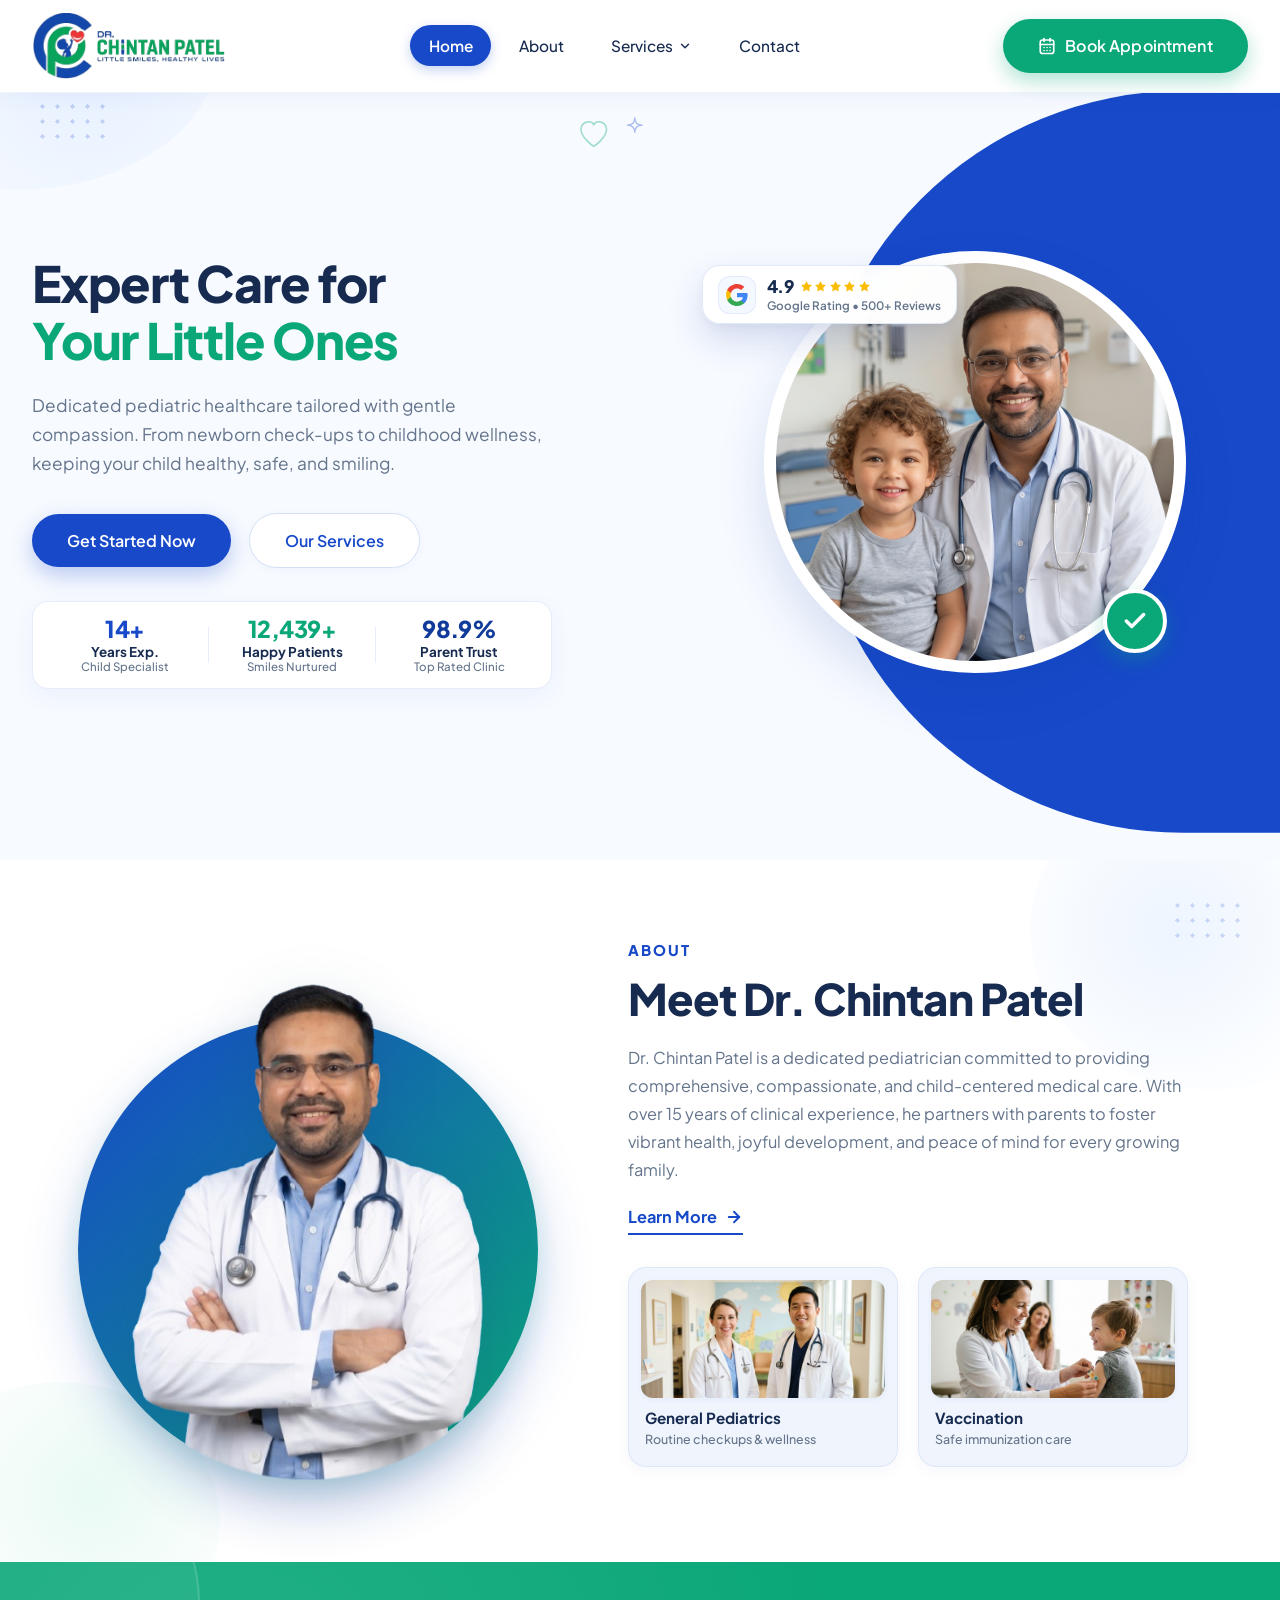
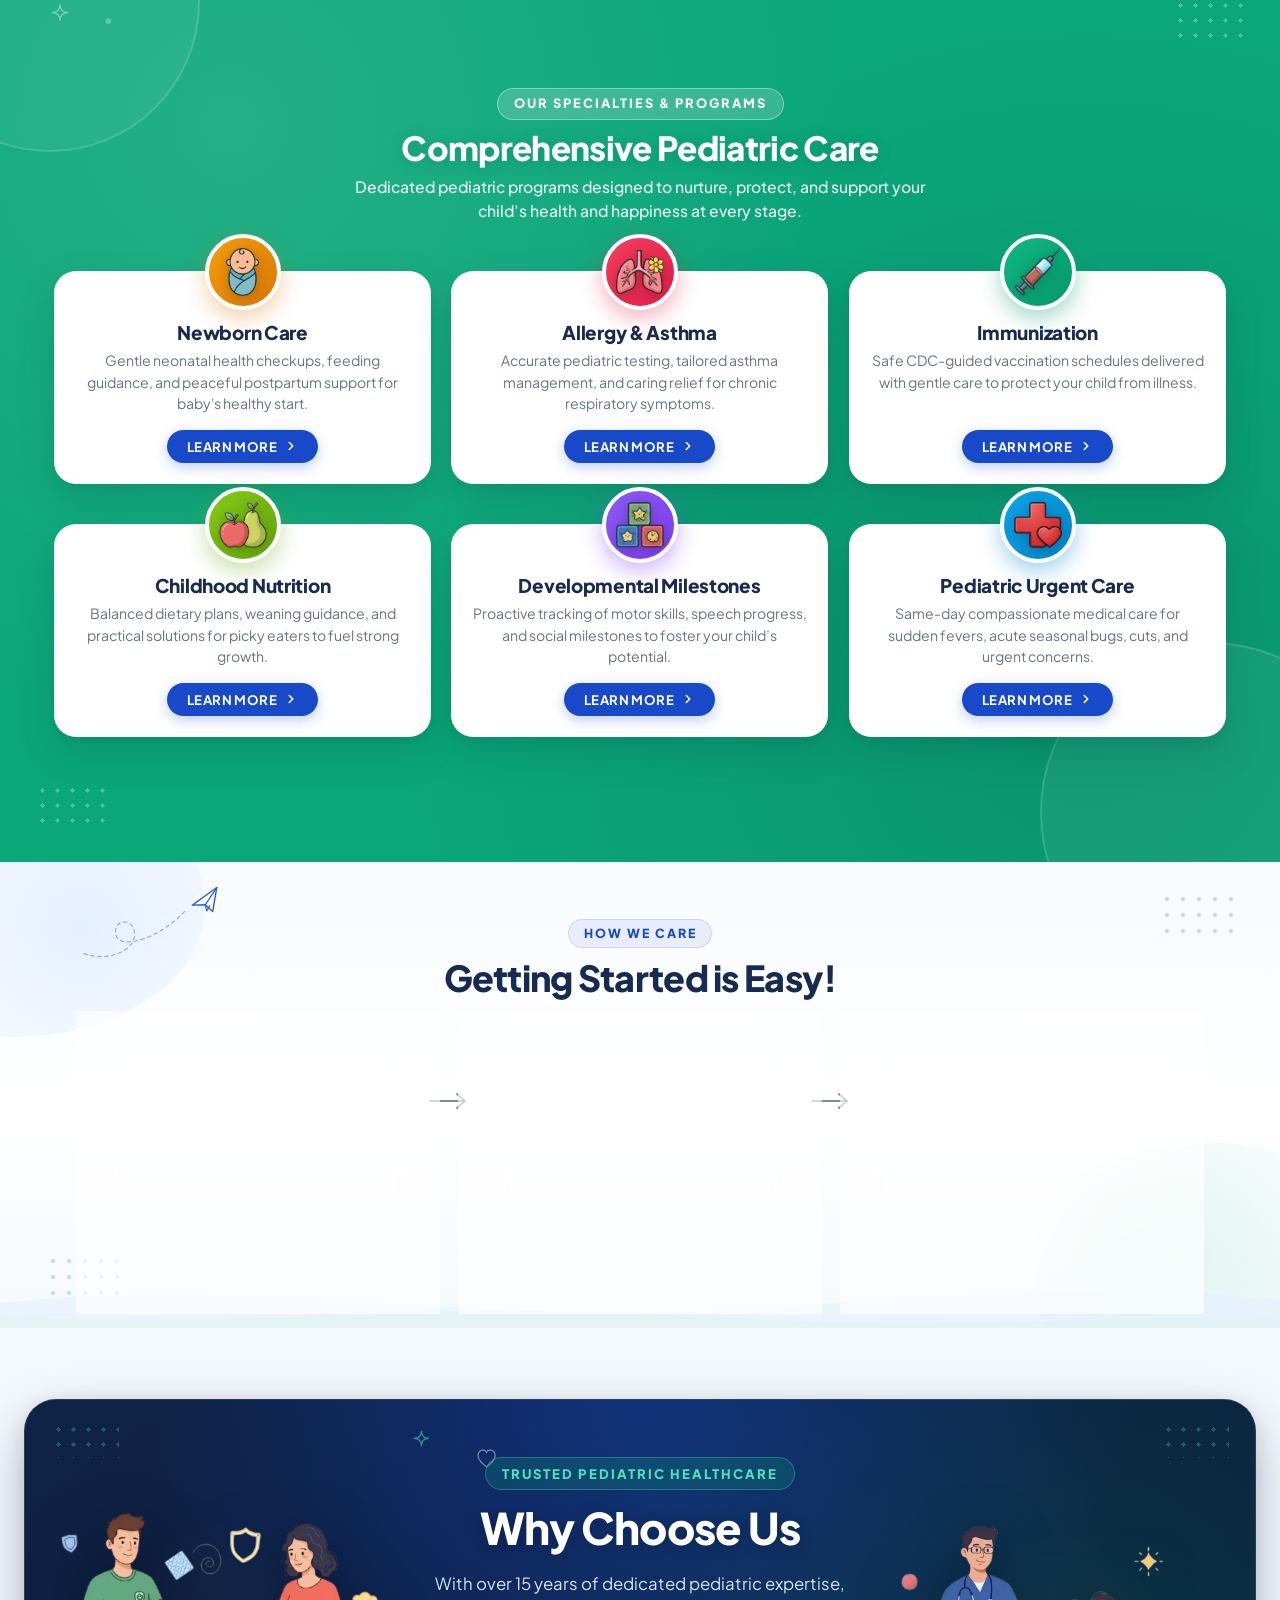
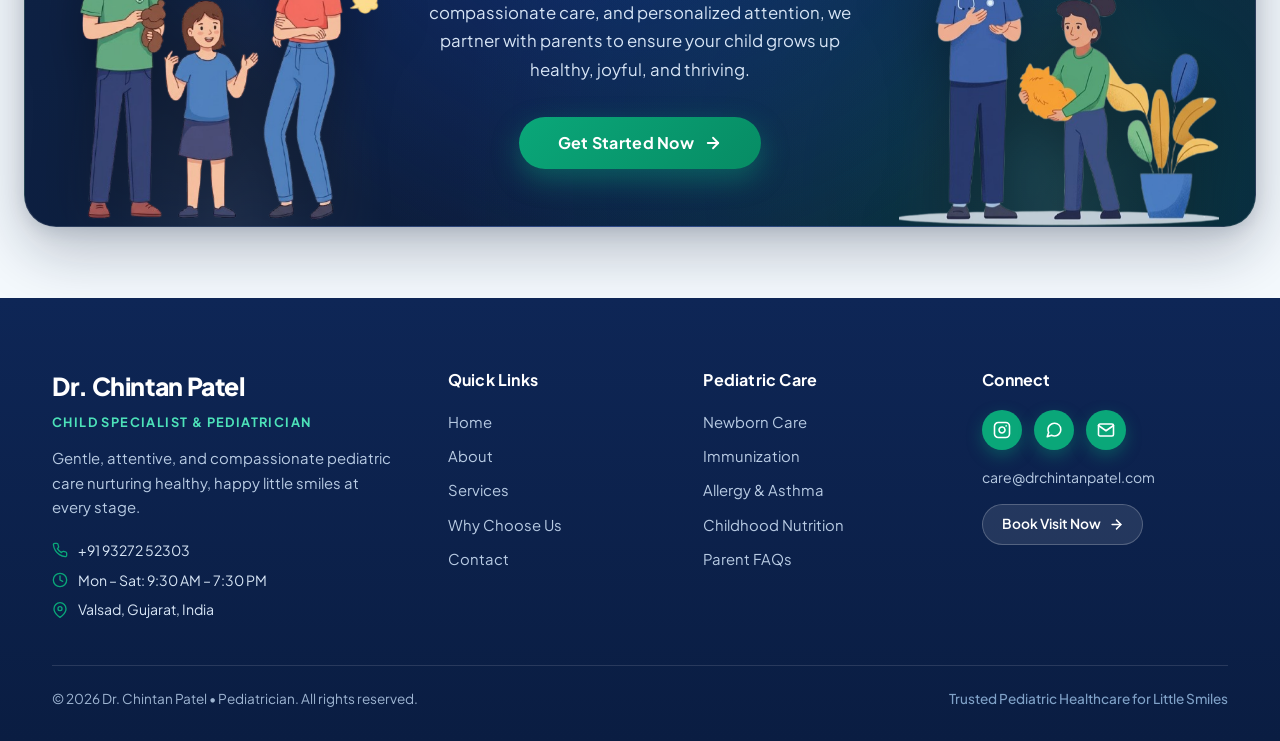
==== commit 721ce8f0: "Add services page, service images, and update site navigation and styles" ====
--- a/index.html
+++ b/index.html
@@ -30,7 +30,90 @@
         <ul class="nav-links">
           <li><a href="#home" class="nav-link active">Home</a></li>
           <li><a href="about.html" class="nav-link">About</a></li>
-          <li><a href="#services" class="nav-link">Services</a></li>
+          <li class="nav-item-dropdown">
+            <a href="services.html" class="nav-link nav-link-dropdown" aria-haspopup="true" aria-expanded="false">
+              <span>Services</span>
+              <svg class="nav-dropdown-chevron" width="14" height="14" viewBox="0 0 24 24" fill="none" stroke="currentColor" stroke-width="2.4" stroke-linecap="round" stroke-linejoin="round" aria-hidden="true">
+                <polyline points="6 9 12 15 18 9"></polyline>
+              </svg>
+            </a>
+            <div class="nav-services-dropdown" role="region" aria-label="Pediatric Services Menu">
+              <div class="nav-services-dropdown-inner">
+                <div class="nav-services-dropdown-header">
+                  <div class="nav-services-dropdown-title-wrap">
+                    <span class="nav-services-eyebrow">Our Pediatric Services</span>
+                    <span class="nav-services-sub">Choose a specialty to view or book care</span>
+                  </div>
+                  <a href="services.html" class="nav-services-all-link">
+                    <span>All Services</span>
+                    <svg width="14" height="14" viewBox="0 0 24 24" fill="none" stroke="currentColor" stroke-width="2.4" stroke-linecap="round" stroke-linejoin="round" aria-hidden="true">
+                      <line x1="5" y1="12" x2="19" y2="12"></line>
+                      <polyline points="12 5 19 12 12 19"></polyline>
+                    </svg>
+                  </a>
+                </div>
+                <div class="nav-services-body">
+                  <div class="nav-services-filters" role="group" aria-label="Service Categories">
+                    <span class="nav-filter-label">Categories</span>
+                    <button type="button" class="nav-filter-btn is-active">
+                      <span>Category 1</span>
+                      <span class="nav-filter-dot" aria-hidden="true"></span>
+                    </button>
+                    <button type="button" class="nav-filter-btn">
+                      <span>Category 2</span>
+                      <span class="nav-filter-dot" aria-hidden="true"></span>
+                    </button>
+                    <button type="button" class="nav-filter-btn">
+                      <span>Category 3</span>
+                      <span class="nav-filter-dot" aria-hidden="true"></span>
+                    </button>
+                    <button type="button" class="nav-filter-btn">
+                      <span>Category 4</span>
+                      <span class="nav-filter-dot" aria-hidden="true"></span>
+                    </button>
+                  </div>
+                  <div class="nav-services-grid">
+                    <a href="services.html#newborn-care" class="nav-service-card" data-tone="amber">
+                      <span class="nav-service-icon-box">
+                        <img src="images/homepage/newborn care.png" alt="" class="nav-service-icon">
+                      </span>
+                      <span class="nav-service-name">Newborn Care</span>
+                    </a>
+                    <a href="services.html#growth-development" class="nav-service-card" data-tone="violet">
+                      <span class="nav-service-icon-box">
+                        <img src="images/homepage/developmental milestones.png" alt="" class="nav-service-icon">
+                      </span>
+                      <span class="nav-service-name">Growth &amp; Development</span>
+                    </a>
+                    <a href="services.html#vaccination" class="nav-service-card" data-tone="mint">
+                      <span class="nav-service-icon-box">
+                        <img src="images/homepage/immunuzation.png" alt="" class="nav-service-icon">
+                      </span>
+                      <span class="nav-service-name">Vaccination &amp; Immunization</span>
+                    </a>
+                    <a href="services.html#childhood-illnesses" class="nav-service-card" data-tone="cyan">
+                      <span class="nav-service-icon-box">
+                        <img src="images/homepage/pediatric urgent care.png" alt="" class="nav-service-icon">
+                      </span>
+                      <span class="nav-service-name">Childhood Illnesses</span>
+                    </a>
+                    <a href="services.html#nutrition-guidance" class="nav-service-card" data-tone="lime">
+                      <span class="nav-service-icon-box">
+                        <img src="images/homepage/childhood nutrition.png" alt="" class="nav-service-icon">
+                      </span>
+                      <span class="nav-service-name">Nutrition &amp; Diet</span>
+                    </a>
+                    <a href="services.html#asthma-respiratory" class="nav-service-card" data-tone="rose">
+                      <span class="nav-service-icon-box">
+                        <img src="images/homepage/allergy & asthma.png" alt="" class="nav-service-icon">
+                      </span>
+                      <span class="nav-service-name">Asthma &amp; Respiratory</span>
+                    </a>
+                  </div>
+                </div>
+              </div>
+            </div>
+          </li>
           <li><a href="contact.html" class="nav-link">Contact</a></li>
         </ul>
       </nav>
@@ -68,7 +151,42 @@
       <ul class="mobile-nav-links">
         <li><a href="#home" class="mobile-nav-link active">Home</a></li>
         <li><a href="about.html" class="mobile-nav-link">About</a></li>
-        <li><a href="#services" class="mobile-nav-link">Services</a></li>
+        <li class="mobile-services-group">
+          <div class="mobile-nav-dropdown-row">
+            <a href="services.html" class="mobile-nav-link">Services</a>
+            <button type="button" class="mobile-services-toggle" aria-expanded="false" aria-label="Toggle pediatric services list">
+              <svg width="18" height="18" viewBox="0 0 24 24" fill="none" stroke="currentColor" stroke-width="2.4" stroke-linecap="round" stroke-linejoin="round" aria-hidden="true">
+                <polyline points="6 9 12 15 18 9"></polyline>
+              </svg>
+            </button>
+          </div>
+          <div class="mobile-services-subgrid">
+            <a href="services.html#newborn-care" class="mobile-service-chip">
+              <img src="images/homepage/newborn care.png" alt="">
+              <span>Newborn Care</span>
+            </a>
+            <a href="services.html#growth-development" class="mobile-service-chip">
+              <img src="images/homepage/developmental milestones.png" alt="">
+              <span>Growth &amp; Dev</span>
+            </a>
+            <a href="services.html#vaccination" class="mobile-service-chip">
+              <img src="images/homepage/immunuzation.png" alt="">
+              <span>Vaccination</span>
+            </a>
+            <a href="services.html#childhood-illnesses" class="mobile-service-chip">
+              <img src="images/homepage/pediatric urgent care.png" alt="">
+              <span>Illnesses</span>
+            </a>
+            <a href="services.html#nutrition-guidance" class="mobile-service-chip">
+              <img src="images/homepage/childhood nutrition.png" alt="">
+              <span>Nutrition</span>
+            </a>
+            <a href="services.html#asthma-respiratory" class="mobile-service-chip">
+              <img src="images/homepage/allergy & asthma.png" alt="">
+              <span>Respiratory</span>
+            </a>
+          </div>
+        </li>
         <li><a href="contact.html" class="mobile-nav-link">Contact</a></li>
       </ul>
       <div class="mobile-menu-action">
--- a/style.css
+++ b/style.css
@@ -6226,21 +6226,39 @@
 /* Contact Page Responsive Breakpoints */
 @media (max-width: 960px) {
   .contact-hero-container {
-    grid-template-columns: 1fr;
+    display: flex;
+    flex-direction: column;
+    align-items: center;
     text-align: center;
-    gap: 2rem;
+    gap: 1.35rem;
   }
 
   .contact-hero-content {
+    display: contents;
+  }
+
+  .contact-hero-eyebrow {
+    order: 1;
+    margin-bottom: 0;
+  }
+
+  .contact-hero-title {
+    order: 2;
+    margin-bottom: 0.2rem;
+  }
+
+  .contact-hero-visual {
+    order: 3;
+    margin: 0.25rem auto;
+  }
+
+  .contact-hero-desc {
+    order: 4;
     margin: 0 auto;
   }
 
-  .contact-hero-desc {
-    margin-left: auto;
-    margin-right: auto;
-  }
-
   .contact-hero-actions {
+    order: 5;
     justify-content: center;
   }
 
@@ -6253,6 +6271,12 @@
   /* Show booking form before info cards on mobile & tablet */
   .contact-form-col {
     order: -1;
+  }
+}
+
+@media (max-width: 768px) {
+  .contact-hero-desc {
+    display: none;
   }
 }
 
@@ -6316,47 +6340,1353 @@
 .booking-modal-card {
   position: relative;
   width: 100%;
-  max-width: 510px;
-  max-height: calc(100vh - 2.5rem);
+  max-width: 530px;
+  max-height: calc(100vh - 2rem);
   overflow-y: auto;
-  transform: translateY(18px) scale(0.96);
-  transition: transform 0.32s cubic-bezier(0.16, 1, 0.3, 1);
+  border: 1.5px solid rgba(255, 255, 255, 0.22);
+  box-shadow: 0 32px 72px rgba(8, 22, 54, 0.48), 0 0 0 6px rgba(255, 255, 255, 0.08);
+  padding: 2.15rem 2.2rem 1.7rem;
+  transform: translateY(24px) scale(0.94);
+  transition: transform 0.36s cubic-bezier(0.34, 1.35, 0.64, 1);
 }
 
 .booking-modal-overlay.is-open .booking-modal-card {
   transform: translateY(0) scale(1);
 }
 
+.modal-dot-grid {
+  position: absolute;
+  top: 1.4rem;
+  left: 1.4rem;
+  width: 58px;
+  height: 36px;
+  background-image: radial-gradient(circle, rgba(255, 255, 255, 0.24) 1.8px, transparent 2px);
+  background-size: 13px 13px;
+}
+
+.modal-sparkles-svg {
+  position: absolute;
+  top: 0.9rem;
+  right: 3.4rem;
+  width: 96px;
+  height: auto;
+}
+
 .booking-modal-close {
   position: absolute;
-  top: 1rem;
-  right: 1rem;
+  top: 1.05rem;
+  right: 1.05rem;
   z-index: 3;
-  width: 36px;
-  height: 36px;
+  width: 38px;
+  height: 38px;
   border-radius: 50%;
   background: rgba(255, 255, 255, 0.16);
-  border: 1px solid rgba(255, 255, 255, 0.28);
+  border: 1.5px solid rgba(255, 255, 255, 0.3);
   color: var(--white);
   display: inline-flex;
   align-items: center;
   justify-content: center;
-  transition: background-color 0.2s ease, transform 0.2s ease;
+  backdrop-filter: blur(6px);
+  transition: background-color 0.22s ease, transform 0.25s ease;
 }
 
 .booking-modal-close:hover {
   background: rgba(255, 255, 255, 0.28);
-  transform: rotate(90deg);
+  transform: rotate(90deg) scale(1.06);
+}
+
+.modal-header-block {
+  position: relative;
+  z-index: 1;
+  text-align: center;
+  margin-bottom: 1.3rem;
+}
+
+.modal-clinic-pill {
+  display: inline-flex;
+  align-items: center;
+  gap: 0.48rem;
+  background: rgba(255, 255, 255, 0.14);
+  border: 1px solid rgba(255, 255, 255, 0.24);
+  color: #E6F8F1;
+  font-size: 0.76rem;
+  font-weight: 700;
+  letter-spacing: 0.4px;
+  padding: 0.32rem 0.85rem;
+  border-radius: 9999px;
+  margin-bottom: 0.75rem;
+}
+
+.modal-pill-dot {
+  width: 7px;
+  height: 7px;
+  border-radius: 50%;
+  background: #4DE2B9;
+  box-shadow: 0 0 0 3px rgba(77, 226, 185, 0.28);
 }
 
 .booking-modal-card .contact-form-title {
-  padding-right: 2rem;
-}
-
-
-
-
-
-
-
-
+  padding: 0 1.4rem;
+  margin-bottom: 0.35rem;
+}
+
+.modal-subtitle {
+  font-size: 0.88rem;
+  color: rgba(226, 237, 249, 0.88);
+  line-height: 1.45;
+}
+
+.form-field-icon {
+  position: relative;
+}
+
+.form-field-icon .field-icon {
+  position: absolute;
+  left: 0.95rem;
+  top: 50%;
+  transform: translateY(-50%);
+  color: #7D8DA6;
+  pointer-events: none;
+  transition: color 0.2s ease;
+}
+
+.form-field-textarea .field-icon {
+  top: 1.05rem;
+  transform: none;
+}
+
+.form-field-icon .form-input {
+  padding-left: 2.6rem;
+  box-shadow: 0 4px 14px rgba(10, 29, 66, 0.12);
+}
+
+.form-field-icon:focus-within .field-icon {
+  color: var(--primary-blue);
+}
+
+.btn-modal-submit {
+  display: inline-flex;
+  align-items: center;
+  justify-content: center;
+  gap: 0.55rem;
+}
+
+.btn-modal-submit svg {
+  transition: transform 0.22s ease;
+}
+
+.btn-modal-submit:hover svg {
+  transform: translateX(3px);
+}
+
+.modal-trust-bar {
+  position: relative;
+  z-index: 1;
+  display: flex;
+  align-items: center;
+  justify-content: center;
+  flex-wrap: wrap;
+  gap: 0.75rem 1.35rem;
+  padding-top: 0.9rem;
+  margin-top: 0.35rem;
+  border-top: 1px solid rgba(255, 255, 255, 0.16);
+  font-size: 0.78rem;
+  font-weight: 600;
+  color: rgba(226, 237, 249, 0.9);
+}
+
+.modal-trust-bar span {
+  display: inline-flex;
+  align-items: center;
+  gap: 0.38rem;
+}
+
+.modal-trust-bar svg {
+  color: #4DE2B9;
+}
+
+@media (max-width: 520px) {
+  .booking-modal-card {
+    padding: 1.65rem 1.3rem 1.35rem;
+  }
+
+  .booking-modal-card .contact-form-title {
+    padding: 0 1.6rem 0 0;
+    font-size: 1.38rem;
+  }
+}
+
+/* ==========================================================================
+   NAVBAR SERVICES HOVER MEGA-CARD (2 Columns: 4 Filters + 3 Compact Cards/Row)
+   ========================================================================== */
+
+.header-container {
+  position: relative;
+}
+
+.nav-item-dropdown {
+  position: static;
+}
+
+.nav-link-dropdown {
+  display: inline-flex;
+  align-items: center;
+  gap: 0.35rem;
+}
+
+.nav-dropdown-chevron {
+  transition: transform 0.25s cubic-bezier(0.16, 1, 0.3, 1);
+  flex-shrink: 0;
+}
+
+.nav-item-dropdown:hover .nav-dropdown-chevron,
+.nav-item-dropdown:focus-within .nav-dropdown-chevron,
+.nav-item-dropdown.is-open .nav-dropdown-chevron {
+  transform: rotate(180deg);
+}
+
+.nav-services-dropdown {
+  position: absolute;
+  top: calc(100% + 4px);
+  left: 50%;
+  width: min(880px, calc(100vw - 2rem));
+  opacity: 0;
+  visibility: hidden;
+  pointer-events: none;
+  transform: translateX(-50%) translateY(10px) scale(0.985);
+  transform-origin: top center;
+  padding-top: 10px; /* Hover bridge */
+  transition: opacity 0.24s cubic-bezier(0.16, 1, 0.3, 1),
+              transform 0.28s cubic-bezier(0.16, 1, 0.3, 1),
+              visibility 0.24s ease;
+  z-index: 1050;
+}
+
+.nav-item-dropdown:hover .nav-services-dropdown,
+.nav-item-dropdown:focus-within .nav-services-dropdown,
+.nav-item-dropdown.is-open .nav-services-dropdown {
+  opacity: 1;
+  visibility: visible;
+  pointer-events: auto;
+  transform: translateX(-50%) translateY(0) scale(1);
+}
+
+.nav-services-dropdown-inner {
+  position: relative;
+  background: rgba(255, 255, 255, 0.98);
+  backdrop-filter: blur(22px);
+  -webkit-backdrop-filter: blur(22px);
+  border-radius: 24px;
+  border: 1.5px solid rgba(23, 73, 201, 0.13);
+  box-shadow: 0 24px 56px rgba(16, 59, 155, 0.18), 0 6px 18px rgba(10, 167, 121, 0.08);
+  padding: 1.1rem 1.25rem 1.2rem;
+}
+
+.nav-services-dropdown-header {
+  display: flex;
+  align-items: center;
+  justify-content: space-between;
+  gap: 1rem;
+  padding: 0 0.2rem 0.75rem;
+  margin-bottom: 0.9rem;
+  border-bottom: 1px solid rgba(23, 73, 201, 0.09);
+}
+
+.nav-services-dropdown-title-wrap {
+  display: flex;
+  align-items: baseline;
+  gap: 0.7rem;
+  flex-wrap: wrap;
+}
+
+.nav-services-eyebrow {
+  font-size: 0.72rem;
+  font-weight: 800;
+  letter-spacing: 1.4px;
+  text-transform: uppercase;
+  color: var(--primary-blue);
+}
+
+.nav-services-sub {
+  font-size: 0.8rem;
+  color: var(--muted-text);
+  font-weight: 500;
+}
+
+.nav-services-all-link {
+  display: inline-flex;
+  align-items: center;
+  gap: 0.35rem;
+  font-size: 0.8rem;
+  font-weight: 700;
+  color: var(--healthcare-green);
+  background: var(--light-green);
+  padding: 0.34rem 0.85rem;
+  border-radius: 9999px;
+  white-space: nowrap;
+  transition: var(--transition-smooth);
+}
+
+.nav-services-all-link:hover {
+  background: var(--healthcare-green);
+  color: var(--white);
+  transform: translateX(2px);
+}
+
+/* 2-Column Split inside Mega-Card: Left 4 Filters + Right 3-Per-Row Compact Cards */
+.nav-services-body {
+  display: grid;
+  grid-template-columns: 168px 1fr;
+  gap: 1.05rem;
+  align-items: stretch;
+}
+
+.nav-services-filters {
+  display: flex;
+  flex-direction: column;
+  gap: 0.42rem;
+  padding-right: 1rem;
+  border-right: 1px solid rgba(23, 73, 201, 0.09);
+}
+
+.nav-filter-label {
+  font-size: 0.68rem;
+  font-weight: 800;
+  letter-spacing: 1.2px;
+  text-transform: uppercase;
+  color: var(--muted-text);
+  padding: 0 0.4rem 0.15rem;
+}
+
+.nav-filter-btn {
+  width: 100%;
+  display: flex;
+  align-items: center;
+  justify-content: space-between;
+  gap: 0.45rem;
+  padding: 0.52rem 0.75rem;
+  border-radius: 12px;
+  background: #F6F9FF;
+  border: 1px solid rgba(23, 73, 201, 0.08);
+  color: var(--primary-text);
+  font-size: 0.8rem;
+  font-weight: 600;
+  text-align: left;
+  transition: var(--transition-smooth);
+}
+
+.nav-filter-dot {
+  width: 7px;
+  height: 7px;
+  border-radius: 50%;
+  background: rgba(23, 73, 201, 0.35);
+  flex-shrink: 0;
+  transition: background-color 0.2s ease, transform 0.2s ease;
+}
+
+.nav-filter-btn:hover {
+  background: var(--light-blue);
+  color: var(--primary-blue);
+  border-color: rgba(23, 73, 201, 0.22);
+}
+
+.nav-filter-btn.is-active {
+  background: var(--primary-blue);
+  color: var(--white);
+  border-color: var(--primary-blue);
+  box-shadow: 0 6px 14px rgba(23, 73, 201, 0.22);
+}
+
+.nav-filter-btn.is-active .nav-filter-dot {
+  background: #4DE2B9;
+  transform: scale(1.15);
+}
+
+/* Right Side: 3 Compact Cards in One Row, Icon & Name Inline */
+.nav-services-grid {
+  display: grid;
+  grid-template-columns: repeat(3, 1fr);
+  gap: 0.65rem;
+  align-content: center;
+}
+
+.nav-service-card {
+  display: flex;
+  flex-direction: row;
+  align-items: center;
+  justify-content: flex-start;
+  text-align: left;
+  gap: 0.65rem;
+  padding: 0.58rem 0.72rem;
+  border-radius: 15px;
+  background: #F8FBFF;
+  border: 1.5px solid rgba(23, 73, 201, 0.08);
+  transition: transform 0.24s cubic-bezier(0.16, 1, 0.3, 1),
+              box-shadow 0.24s ease,
+              border-color 0.24s ease,
+              background-color 0.24s ease;
+}
+
+.nav-service-card:hover {
+  transform: translateY(-3px);
+  background: var(--white);
+  border-color: rgba(23, 73, 201, 0.28);
+  box-shadow: 0 10px 22px rgba(23, 73, 201, 0.12), 0 4px 10px rgba(10, 167, 121, 0.07);
+}
+
+/* Big Crisp Icon Container (Inline with Name) */
+.nav-service-icon-box {
+  width: 58px;
+  height: 58px;
+  border-radius: 15px;
+  display: flex;
+  align-items: center;
+  justify-content: center;
+  border: 2px solid #FFFFFF;
+  box-shadow: 0 6px 14px rgba(16, 59, 155, 0.1);
+  transition: transform 0.26s cubic-bezier(0.16, 1, 0.3, 1);
+  flex-shrink: 0;
+}
+
+.nav-service-card:hover .nav-service-icon-box {
+  transform: scale(1.06);
+}
+
+.nav-service-card[data-tone="amber"] .nav-service-icon-box {
+  background: linear-gradient(135deg, #FEF3C7 0%, #FDE68A 100%);
+}
+.nav-service-card[data-tone="violet"] .nav-service-icon-box {
+  background: linear-gradient(135deg, #EDE9FE 0%, #DDD6FE 100%);
+}
+.nav-service-card[data-tone="mint"] .nav-service-icon-box {
+  background: linear-gradient(135deg, #D1FAE5 0%, #A7F3D0 100%);
+}
+.nav-service-card[data-tone="cyan"] .nav-service-icon-box {
+  background: linear-gradient(135deg, #E0F2FE 0%, #BAE6FD 100%);
+}
+.nav-service-card[data-tone="lime"] .nav-service-icon-box {
+  background: linear-gradient(135deg, #ECFCCB 0%, #D9F99D 100%);
+}
+.nav-service-card[data-tone="rose"] .nav-service-icon-box {
+  background: linear-gradient(135deg, #FFE4E6 0%, #FECDD3 100%);
+}
+
+.nav-service-icon {
+  width: 44px;
+  height: 44px;
+  object-fit: contain;
+  filter: drop-shadow(0 2px 5px rgba(16, 59, 155, 0.14));
+  transition: transform 0.26s cubic-bezier(0.16, 1, 0.3, 1);
+}
+
+.nav-service-card:hover .nav-service-icon {
+  transform: scale(1.07);
+}
+
+.nav-service-name {
+  font-size: 0.82rem;
+  font-weight: 700;
+  line-height: 1.26;
+  color: var(--primary-text);
+  transition: color 0.2s ease;
+}
+
+.nav-service-card:hover .nav-service-name {
+  color: var(--primary-blue);
+}
+
+/* Mobile Drawer Services Accordion (Collapsed by Default, Opens on Arrow Click) */
+.mobile-services-group {
+  display: flex;
+  flex-direction: column;
+  gap: 0.35rem;
+}
+
+.mobile-nav-dropdown-row {
+  display: flex;
+  align-items: center;
+  justify-content: space-between;
+  border-radius: 14px;
+  transition: var(--transition-smooth);
+}
+
+.mobile-nav-dropdown-row .mobile-nav-link {
+  flex: 1;
+}
+
+.mobile-nav-dropdown-row.is-active-row {
+  background-color: var(--primary-blue);
+  box-shadow: 0 4px 12px rgba(23, 73, 201, 0.25);
+}
+
+.mobile-nav-dropdown-row.is-active-row .mobile-nav-link.active {
+  background-color: transparent;
+  box-shadow: none;
+}
+
+.mobile-services-toggle {
+  width: 42px;
+  height: 42px;
+  margin-right: 0.3rem;
+  border-radius: 12px;
+  background: transparent;
+  color: var(--primary-text);
+  display: inline-flex;
+  align-items: center;
+  justify-content: center;
+  flex-shrink: 0;
+  transition: background-color 0.2s ease, transform 0.25s ease, color 0.2s ease;
+}
+
+.mobile-services-toggle:hover {
+  background: rgba(23, 73, 201, 0.08);
+  color: var(--primary-blue);
+}
+
+.mobile-nav-dropdown-row.is-active-row .mobile-services-toggle {
+  color: var(--white);
+}
+
+.mobile-nav-dropdown-row.is-active-row .mobile-services-toggle:hover {
+  background: rgba(255, 255, 255, 0.16);
+}
+
+.mobile-services-toggle svg {
+  transition: transform 0.28s cubic-bezier(0.16, 1, 0.3, 1);
+}
+
+.mobile-services-group.is-open .mobile-services-toggle svg {
+  transform: rotate(180deg);
+}
+
+.mobile-services-subgrid {
+  display: none;
+  grid-template-columns: repeat(2, 1fr);
+  gap: 0.45rem;
+  padding: 0.3rem 0.25rem 0.45rem;
+}
+
+.mobile-services-group.is-open .mobile-services-subgrid {
+  display: grid;
+  animation: slideDown 0.24s cubic-bezier(0.16, 1, 0.3, 1) forwards;
+}
+
+.mobile-service-chip {
+  display: flex;
+  align-items: center;
+  gap: 0.5rem;
+  padding: 0.52rem 0.6rem;
+  border-radius: 12px;
+  background: #F4F8FF;
+  border: 1px solid rgba(23, 73, 201, 0.09);
+  font-size: 0.78rem;
+  font-weight: 600;
+  color: var(--primary-text);
+}
+
+.mobile-service-chip img {
+  width: 30px;
+  height: 30px;
+  object-fit: contain;
+  flex-shrink: 0;
+}
+
+.mobile-service-chip:hover {
+  background: var(--light-blue);
+  color: var(--primary-blue);
+}
+
+/* ==========================================================================
+   SERVICES PAGE (Compact Hero + Aesthetic Decoratives + 6 Cards + Journey)
+   ========================================================================== */
+
+.page-services {
+  background: var(--white);
+}
+
+/* Compact Hero Section */
+.services-hero-section {
+  position: relative;
+  background: linear-gradient(125deg, #F5F9FF 0%, #EAF2FF 48%, #E4F6EF 100%);
+  padding: 6.2rem 0 3.1rem;
+  overflow: hidden;
+}
+
+.services-hero-bg {
+  position: absolute;
+  inset: 0;
+  pointer-events: none;
+  z-index: 0;
+  overflow: hidden;
+}
+
+.services-hero-glow-tl {
+  position: absolute;
+  top: -90px;
+  left: -80px;
+  width: 320px;
+  height: 320px;
+  border-radius: 50%;
+  background: radial-gradient(circle, rgba(255, 255, 255, 0.8) 0%, transparent 72%);
+}
+
+.services-hero-glow-bl {
+  position: absolute;
+  bottom: -60px;
+  left: 24%;
+  width: 260px;
+  height: 220px;
+  border-radius: 50%;
+  background: radial-gradient(circle, rgba(10, 167, 121, 0.12) 0%, transparent 70%);
+}
+
+.services-dot-grid {
+  position: absolute;
+  width: 72px;
+  height: 44px;
+  background-image: radial-gradient(circle, rgba(23, 73, 201, 0.2) 2px, transparent 2.2px);
+  background-size: 15px 15px;
+}
+
+.services-hero-dots-tl {
+  top: 5.5rem;
+  left: 2rem;
+}
+
+.services-hero-dots-br {
+  bottom: 3.4rem;
+  right: 2.2rem;
+}
+
+.services-paper-plane-svg {
+  position: absolute;
+  top: 5.1rem;
+  left: 42%;
+  width: 158px;
+  height: auto;
+  opacity: 0.72;
+}
+
+.services-hero-accent-svg {
+  position: absolute;
+  bottom: 2.6rem;
+  left: 41%;
+  width: 92px;
+  height: auto;
+}
+
+.services-hero-ribbon-svg {
+  position: absolute;
+  top: 0;
+  right: 0;
+  width: min(56%, 760px);
+  height: 100%;
+}
+
+.services-hero-wave-bottom {
+  position: absolute;
+  bottom: -1px;
+  left: 0;
+  width: 100%;
+  height: 52px;
+  z-index: 3;
+}
+
+.services-hero-container {
+  max-width: 1220px;
+  width: 100%;
+  margin: 0 auto;
+  padding: 0 2rem;
+  display: grid;
+  grid-template-columns: 1.05fr 0.95fr;
+  align-items: center;
+  gap: 2rem;
+  position: relative;
+  z-index: 2;
+}
+
+.services-hero-content {
+  max-width: 530px;
+}
+
+.services-hero-badge {
+  display: inline-flex;
+  align-items: center;
+  gap: 0.45rem;
+  background: rgba(255, 255, 255, 0.82);
+  border: 1px solid rgba(23, 73, 201, 0.16);
+  backdrop-filter: blur(8px);
+  color: var(--primary-blue);
+  font-size: 0.8rem;
+  font-weight: 700;
+  padding: 0.34rem 0.9rem;
+  border-radius: 9999px;
+  margin-bottom: 0.85rem;
+}
+
+.services-hero-badge svg {
+  color: var(--primary-blue);
+  fill: var(--primary-blue);
+}
+
+.services-hero-title {
+  font-size: clamp(2rem, 3.6vw, 3rem);
+  font-weight: 800;
+  line-height: 1.12;
+  letter-spacing: -0.025em;
+  color: var(--deep-blue);
+  margin-bottom: 0.75rem;
+}
+
+.services-hero-title-green {
+  display: block;
+  color: var(--healthcare-green);
+}
+
+.services-hero-desc {
+  font-size: 0.98rem;
+  line-height: 1.58;
+  color: #475569;
+  max-width: 440px;
+  margin-bottom: 1.35rem;
+}
+
+.btn-services-hero {
+  display: inline-flex;
+  align-items: center;
+  gap: 0.55rem;
+  background: var(--primary-blue);
+  color: var(--white);
+  padding: 0.8rem 1.65rem;
+  border-radius: 9999px;
+  font-size: 0.94rem;
+  font-weight: 700;
+  box-shadow: var(--shadow-btn);
+}
+
+.btn-services-hero:hover {
+  background: var(--deep-blue);
+  transform: translateY(-2px);
+  box-shadow: 0 12px 26px rgba(16, 59, 155, 0.34);
+}
+
+.btn-services-hero svg {
+  transition: transform 0.25s ease;
+}
+
+.btn-services-hero:hover svg {
+  transform: translateX(3px);
+}
+
+/* Right Hero Visual */
+.services-hero-visual {
+  position: relative;
+  display: flex;
+  justify-content: flex-end;
+  align-items: center;
+}
+
+.services-hero-img-frame {
+  position: relative;
+  width: 100%;
+  max-width: 470px;
+  aspect-ratio: 4 / 3;
+  border-radius: 28px;
+  overflow: hidden;
+  border: 4px solid rgba(255, 255, 255, 0.94);
+  box-shadow: 0 22px 48px rgba(16, 59, 155, 0.16), 0 6px 16px rgba(10, 167, 121, 0.1);
+  background: var(--light-blue);
+}
+
+.services-hero-img {
+  width: 100%;
+  height: 100%;
+  object-fit: cover;
+  object-position: center 20%;
+}
+
+/* Main Services Catalog Section with Aesthetic Ambient Decoratives */
+.services-catalog-section {
+  position: relative;
+  background: linear-gradient(180deg, #FFFFFF 0%, #F7FAFF 65%, #F2F8FF 100%);
+  padding: 1.8rem 0 4.4rem;
+  overflow: hidden;
+}
+
+.services-catalog-decor {
+  position: absolute;
+  inset: 0;
+  pointer-events: none;
+  z-index: 0;
+}
+
+.services-catalog-blob-l {
+  position: absolute;
+  top: 10%;
+  left: -130px;
+  width: 310px;
+  height: 310px;
+  border-radius: 50%;
+  background: radial-gradient(circle, rgba(23, 73, 201, 0.06) 0%, transparent 70%);
+}
+
+.services-catalog-blob-r {
+  position: absolute;
+  bottom: 6%;
+  right: -120px;
+  width: 320px;
+  height: 320px;
+  border-radius: 50%;
+  background: radial-gradient(circle, rgba(10, 167, 121, 0.08) 0%, transparent 70%);
+}
+
+.services-catalog-dots-tl {
+  top: 2.2rem;
+  left: 2.2rem;
+  opacity: 0.7;
+}
+
+.services-catalog-dots-br {
+  bottom: 2.2rem;
+  right: 2.2rem;
+  opacity: 0.7;
+}
+
+.services-catalog-sparkles {
+  position: absolute;
+  top: 1.8rem;
+  right: 3.5rem;
+  width: 96px;
+  height: auto;
+}
+
+.services-catalog-container {
+  position: relative;
+  z-index: 2;
+  max-width: 1200px;
+  width: 100%;
+  margin: 0 auto;
+  padding: 0 2rem;
+}
+
+/* Centered Section Header with Flanking Lines */
+.services-catalog-header {
+  text-align: center;
+  max-width: 680px;
+  margin: 0 auto 2.35rem;
+}
+
+.services-catalog-title-row {
+  display: flex;
+  align-items: center;
+  justify-content: center;
+  gap: 1.25rem;
+  margin-bottom: 0.45rem;
+}
+
+.services-title-line {
+  flex: 1;
+  max-width: 130px;
+  height: 1.5px;
+  background: linear-gradient(90deg, transparent, rgba(23, 73, 201, 0.28));
+  border-radius: 2px;
+}
+
+.services-title-line-right {
+  background: linear-gradient(90deg, rgba(23, 73, 201, 0.28), transparent);
+}
+
+.services-catalog-title {
+  font-size: clamp(1.75rem, 2.8vw, 2.3rem);
+  font-weight: 800;
+  color: var(--deep-blue);
+  letter-spacing: -0.02em;
+  line-height: 1.2;
+}
+
+.services-catalog-subtitle {
+  font-size: 0.96rem;
+  color: var(--muted-text);
+  font-weight: 500;
+}
+
+/* 3x2 Service Cards Grid */
+.services-page-grid {
+  display: grid;
+  grid-template-columns: repeat(3, 1fr);
+  gap: 1.65rem;
+}
+
+.service-page-card {
+  position: relative;
+  background: var(--white);
+  border: 1.5px solid rgba(23, 73, 201, 0.09);
+  border-radius: 22px;
+  padding: 0.72rem 0.72rem 1.45rem;
+  display: flex;
+  flex-direction: column;
+  align-items: center;
+  text-align: center;
+  box-shadow: 0 10px 30px rgba(16, 59, 155, 0.06), 0 2px 8px rgba(10, 167, 121, 0.04);
+  transition: transform 0.32s cubic-bezier(0.16, 1, 0.3, 1),
+              box-shadow 0.32s cubic-bezier(0.16, 1, 0.3, 1),
+              border-color 0.32s ease;
+  scroll-margin-top: 105px;
+}
+
+.service-page-card:hover {
+  transform: translateY(-6px);
+  border-color: rgba(23, 73, 201, 0.24);
+  box-shadow: 0 22px 46px rgba(23, 73, 201, 0.12), 0 6px 16px rgba(10, 167, 121, 0.07);
+}
+
+.service-page-card.is-highlighted {
+  border-color: var(--healthcare-green);
+  box-shadow: 0 0 0 4px rgba(10, 167, 121, 0.16), 0 20px 44px rgba(23, 73, 201, 0.14);
+}
+
+/* Top Image with Gentle Curved Bottom Edge */
+.service-card-media {
+  position: relative;
+  width: 100%;
+  aspect-ratio: 16 / 10;
+  border-radius: 16px 16px 0 0;
+  overflow: hidden;
+  background: var(--light-blue);
+  margin-bottom: 0.85rem;
+}
+
+.service-card-photo {
+  width: 100%;
+  height: 100%;
+  object-fit: cover;
+  object-position: center 22%;
+  transition: transform 0.55s cubic-bezier(0.16, 1, 0.3, 1);
+}
+
+.service-page-card:hover .service-card-photo {
+  transform: scale(1.05);
+}
+
+.service-card-curve {
+  position: absolute;
+  bottom: -1px;
+  left: 0;
+  width: 100%;
+  height: 26px;
+  pointer-events: none;
+}
+
+.service-card-body {
+  display: flex;
+  flex-direction: column;
+  align-items: center;
+  flex: 1;
+  width: 100%;
+  padding: 0 0.75rem;
+}
+
+.service-card-name {
+  font-size: 1.12rem;
+  font-weight: 800;
+  color: var(--primary-text);
+  line-height: 1.3;
+  letter-spacing: -0.015em;
+  margin-bottom: 0.45rem;
+  transition: color 0.25s ease;
+}
+
+.service-page-card:hover .service-card-name {
+  color: var(--primary-blue);
+}
+
+.service-card-summary {
+  font-size: 0.87rem;
+  line-height: 1.52;
+  color: var(--muted-text);
+  margin-bottom: 1.15rem;
+  max-width: 280px;
+  flex-grow: 1;
+}
+
+/* "Book" Pill CTA */
+.service-card-book-btn {
+  display: inline-flex;
+  align-items: center;
+  justify-content: center;
+  gap: 0.45rem;
+  min-width: 126px;
+  padding: 0.5rem 1.45rem;
+  border-radius: 9999px;
+  background: var(--white);
+  color: var(--primary-blue);
+  border: 1.5px solid rgba(23, 73, 201, 0.42);
+  font-size: 0.88rem;
+  font-weight: 700;
+  margin-top: auto;
+  transition: background-color 0.25s ease, color 0.25s ease, border-color 0.25s ease, transform 0.25s ease, box-shadow 0.25s ease;
+}
+
+.service-card-book-btn svg {
+  transition: transform 0.25s ease;
+}
+
+.service-page-card:hover .service-card-book-btn,
+.service-card-book-btn:hover {
+  background: var(--primary-blue);
+  color: var(--white);
+  border-color: var(--primary-blue);
+  box-shadow: 0 8px 20px rgba(23, 73, 201, 0.28);
+}
+
+.service-card-book-btn:hover svg,
+.service-page-card:hover .service-card-book-btn svg {
+  transform: translateX(3px);
+}
+
+/* ==========================================================================
+   CHILDHOOD HEALTH JOURNEY SECTION (5-Stage Timeline + Mobile Timeline)
+   ========================================================================== */
+
+.journey-section {
+  position: relative;
+  background: linear-gradient(135deg, #ECFAF4 0%, #F4FAFF 52%, #E8F2FF 100%);
+  padding: 4.2rem 0 4.8rem;
+  overflow: hidden;
+  border-top: 1px solid rgba(23, 73, 201, 0.06);
+}
+
+.journey-bg-decor {
+  position: absolute;
+  inset: 0;
+  pointer-events: none;
+  z-index: 0;
+}
+
+.journey-blob-tl {
+  position: absolute;
+  top: -80px;
+  left: -80px;
+  width: 280px;
+  height: 280px;
+  border-radius: 50%;
+  background: radial-gradient(circle, rgba(255, 255, 255, 0.72) 0%, transparent 70%);
+}
+
+.journey-blob-br {
+  position: absolute;
+  bottom: -90px;
+  right: -70px;
+  width: 320px;
+  height: 320px;
+  border-radius: 50%;
+  background: radial-gradient(circle, rgba(10, 167, 121, 0.11) 0%, transparent 70%);
+}
+
+.journey-dots-tr {
+  top: 2.2rem;
+  right: 2.6rem;
+  opacity: 0.75;
+}
+
+.journey-dots-bl {
+  bottom: 2.4rem;
+  left: 2.4rem;
+  opacity: 0.75;
+}
+
+.journey-sparkles-svg {
+  position: absolute;
+  top: 2rem;
+  left: 3.4rem;
+  width: 84px;
+  height: auto;
+}
+
+.journey-container {
+  position: relative;
+  z-index: 2;
+  max-width: 1180px;
+  width: 100%;
+  margin: 0 auto;
+  padding: 0 2rem;
+}
+
+.journey-header {
+  text-align: center;
+  max-width: 640px;
+  margin: 0 auto 2.8rem;
+}
+
+.journey-title {
+  font-size: clamp(1.75rem, 2.8vw, 2.3rem);
+  font-weight: 800;
+  color: var(--primary-text);
+  letter-spacing: -0.02em;
+  line-height: 1.2;
+  margin-bottom: 0.45rem;
+}
+
+.journey-subtitle {
+  font-size: 0.96rem;
+  color: var(--muted-text);
+  font-weight: 500;
+}
+
+/* Desktop 5-Stage Timeline */
+.journey-stages-grid {
+  display: grid;
+  grid-template-columns: repeat(5, 1fr);
+  gap: 0.35rem;
+  align-items: start;
+}
+
+.journey-stage {
+  display: flex;
+  flex-direction: column;
+  align-items: center;
+  text-align: center;
+}
+
+.journey-stage-circle {
+  width: 138px;
+  height: 138px;
+  border-radius: 50%;
+  background: var(--white);
+  border: 4px solid #FFFFFF;
+  box-shadow: 0 12px 28px rgba(16, 59, 155, 0.1), 0 3px 10px rgba(10, 167, 121, 0.06);
+  display: flex;
+  align-items: center;
+  justify-content: center;
+  overflow: hidden;
+  margin-bottom: 1.1rem;
+  transition: transform 0.32s cubic-bezier(0.16, 1, 0.3, 1), box-shadow 0.32s ease;
+}
+
+.journey-stage:hover .journey-stage-circle {
+  transform: translateY(-6px) scale(1.04);
+  box-shadow: 0 18px 36px rgba(23, 73, 201, 0.16), 0 6px 14px rgba(10, 167, 121, 0.12);
+}
+
+.journey-stage-img {
+  width: 100%;
+  height: 100%;
+  object-fit: contain;
+}
+
+/* Segmented Chevron Bar Segment */
+.journey-bar-segment {
+  position: relative;
+  width: 100%;
+  height: 22px;
+  display: flex;
+  align-items: center;
+  justify-content: center;
+  margin-bottom: 0.75rem;
+  clip-path: polygon(0% 0%, calc(100% - 10px) 0%, 100% 50%, calc(100% - 10px) 100%, 0% 100%, 10px 50%);
+}
+
+.journey-stage:first-child .journey-bar-segment {
+  clip-path: polygon(0% 0%, calc(100% - 10px) 0%, 100% 50%, calc(100% - 10px) 100%, 0% 100%);
+  border-radius: 9999px 0 0 9999px;
+}
+
+.journey-stage:last-child .journey-bar-segment {
+  clip-path: polygon(0% 0%, 100% 0%, 100% 100%, 0% 100%, 10px 50%);
+  border-radius: 0 9999px 9999px 0;
+}
+
+.journey-bar-segment.seg-blue {
+  background: linear-gradient(90deg, #1E4FBD 0%, #1749C9 100%);
+}
+
+.journey-bar-segment.seg-green {
+  background: linear-gradient(90deg, #10B981 0%, #0AA779 100%);
+}
+
+.journey-bar-dot {
+  width: 8px;
+  height: 8px;
+  border-radius: 50%;
+  background: #FFFFFF;
+  box-shadow: 0 0 0 3px rgba(255, 255, 255, 0.28);
+}
+
+.journey-stage-info {
+  display: flex;
+  flex-direction: column;
+  align-items: center;
+  gap: 0.18rem;
+}
+
+.journey-stage-label {
+  font-size: 0.98rem;
+  font-weight: 800;
+  color: var(--primary-text);
+}
+
+.journey-stage-age {
+  font-size: 0.78rem;
+  font-weight: 600;
+  color: var(--muted-text);
+}
+
+/* Services Page Responsive Breakpoints */
+@media (max-width: 1024px) {
+  .services-page-grid {
+    grid-template-columns: repeat(2, 1fr);
+    gap: 1.4rem;
+  }
+
+  .services-hero-container {
+    gap: 1.5rem;
+  }
+
+  .journey-stage-circle {
+    width: 118px;
+    height: 118px;
+  }
+}
+
+@media (max-width: 868px) {
+  .services-hero-section {
+    padding: 5.9rem 0 2.8rem;
+  }
+
+  .services-hero-container {
+    grid-template-columns: 1fr;
+    text-align: center;
+    gap: 1.8rem;
+  }
+
+  .services-hero-content {
+    margin: 0 auto;
+  }
+
+  .services-hero-desc {
+    margin-left: auto;
+    margin-right: auto;
+  }
+
+  .services-hero-visual {
+    justify-content: center;
+  }
+
+  .services-hero-img-frame {
+    max-width: 420px;
+  }
+
+  .services-paper-plane-svg,
+  .services-hero-accent-svg {
+    display: none;
+  }
+
+  /* Mobile Childhood Health Journey: Clean Vertical Milestone Cards */
+  .journey-section {
+    padding: 3.2rem 0 3.6rem;
+  }
+
+  .journey-header {
+    margin-bottom: 2rem;
+  }
+
+  .journey-stages-grid {
+    position: relative;
+    grid-template-columns: 1fr;
+    gap: 1rem;
+    padding-left: 1.75rem;
+  }
+
+  /* Vertical connecting timeline spine on mobile */
+  .journey-stages-grid::before {
+    content: '';
+    position: absolute;
+    left: 0.55rem;
+    top: 1.5rem;
+    bottom: 1.5rem;
+    width: 4px;
+    border-radius: 9999px;
+    background: linear-gradient(180deg, #1749C9 0%, #0AA779 55%, #1749C9 100%);
+  }
+
+  .journey-stage {
+    position: relative;
+    flex-direction: row;
+    align-items: center;
+    text-align: left;
+    gap: 0.95rem;
+    background: rgba(255, 255, 255, 0.92);
+    border: 1.5px solid rgba(23, 73, 201, 0.1);
+    border-radius: 20px;
+    padding: 0.85rem 1rem;
+    box-shadow: 0 8px 22px rgba(16, 59, 155, 0.06);
+  }
+
+  .journey-bar-segment {
+    position: absolute;
+    left: -1.55rem;
+    top: 50%;
+    transform: translateY(-50%);
+    width: 18px;
+    height: 18px;
+    margin: 0;
+    border-radius: 50% !important;
+    clip-path: none !important;
+    border: 2.5px solid #FFFFFF;
+    box-shadow: 0 2px 8px rgba(16, 59, 155, 0.25);
+  }
+
+  .journey-bar-dot {
+    width: 6px;
+    height: 6px;
+    box-shadow: none;
+  }
+
+  .journey-stage-circle {
+    width: 78px;
+    height: 78px;
+    border-width: 3px;
+    margin-bottom: 0;
+    flex-shrink: 0;
+  }
+
+  .journey-stage-info {
+    align-items: flex-start;
+  }
+
+  .journey-stage-label {
+    font-size: 1.02rem;
+  }
+}
+
+@media (max-width: 620px) {
+  .services-hero-container,
+  .services-catalog-container,
+  .journey-container {
+    padding: 0 1.25rem;
+  }
+
+  .services-page-grid {
+    grid-template-columns: 1fr;
+    gap: 1.35rem;
+  }
+
+  .services-title-line {
+    max-width: 55px;
+  }
+
+  .services-catalog-dots-tl,
+  .services-catalog-dots-br,
+  .journey-dots-tr,
+  .journey-dots-bl {
+    display: none;
+  }
+}
+
+
+
+
+
+
+
+
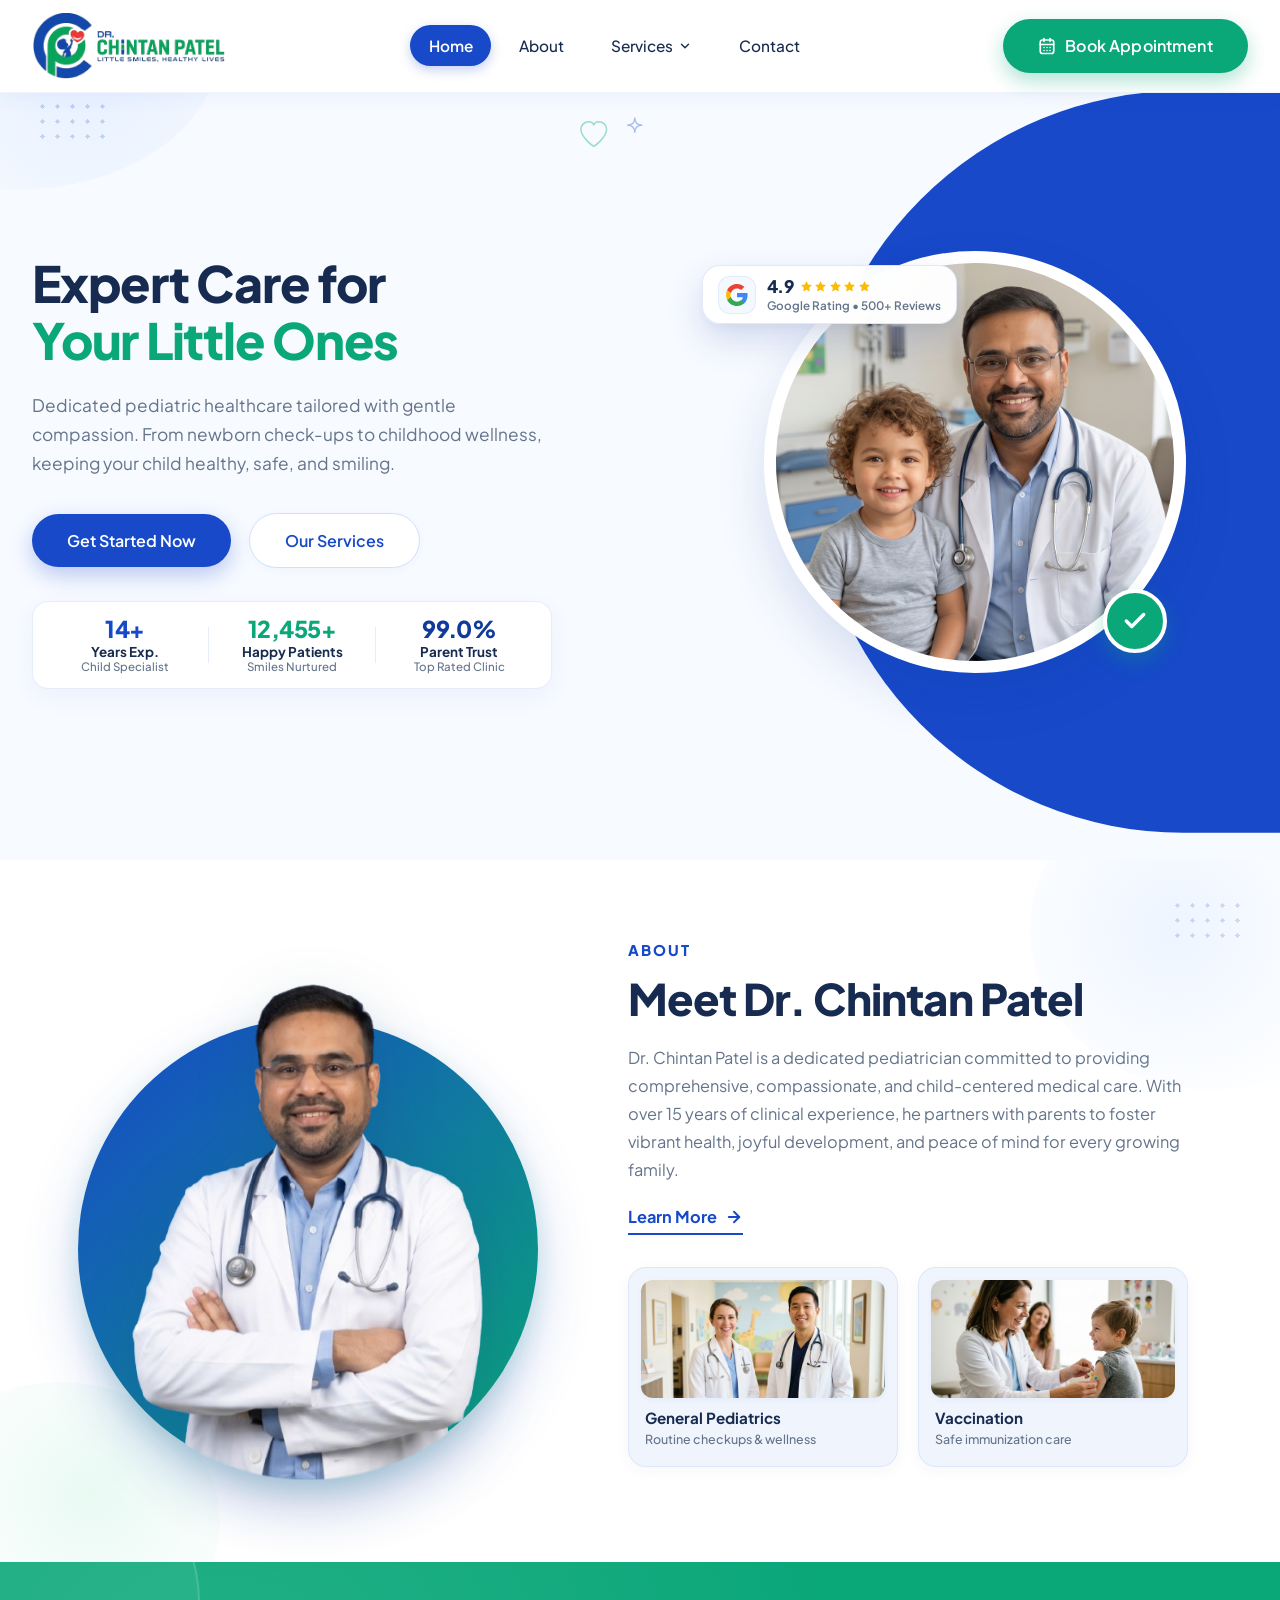
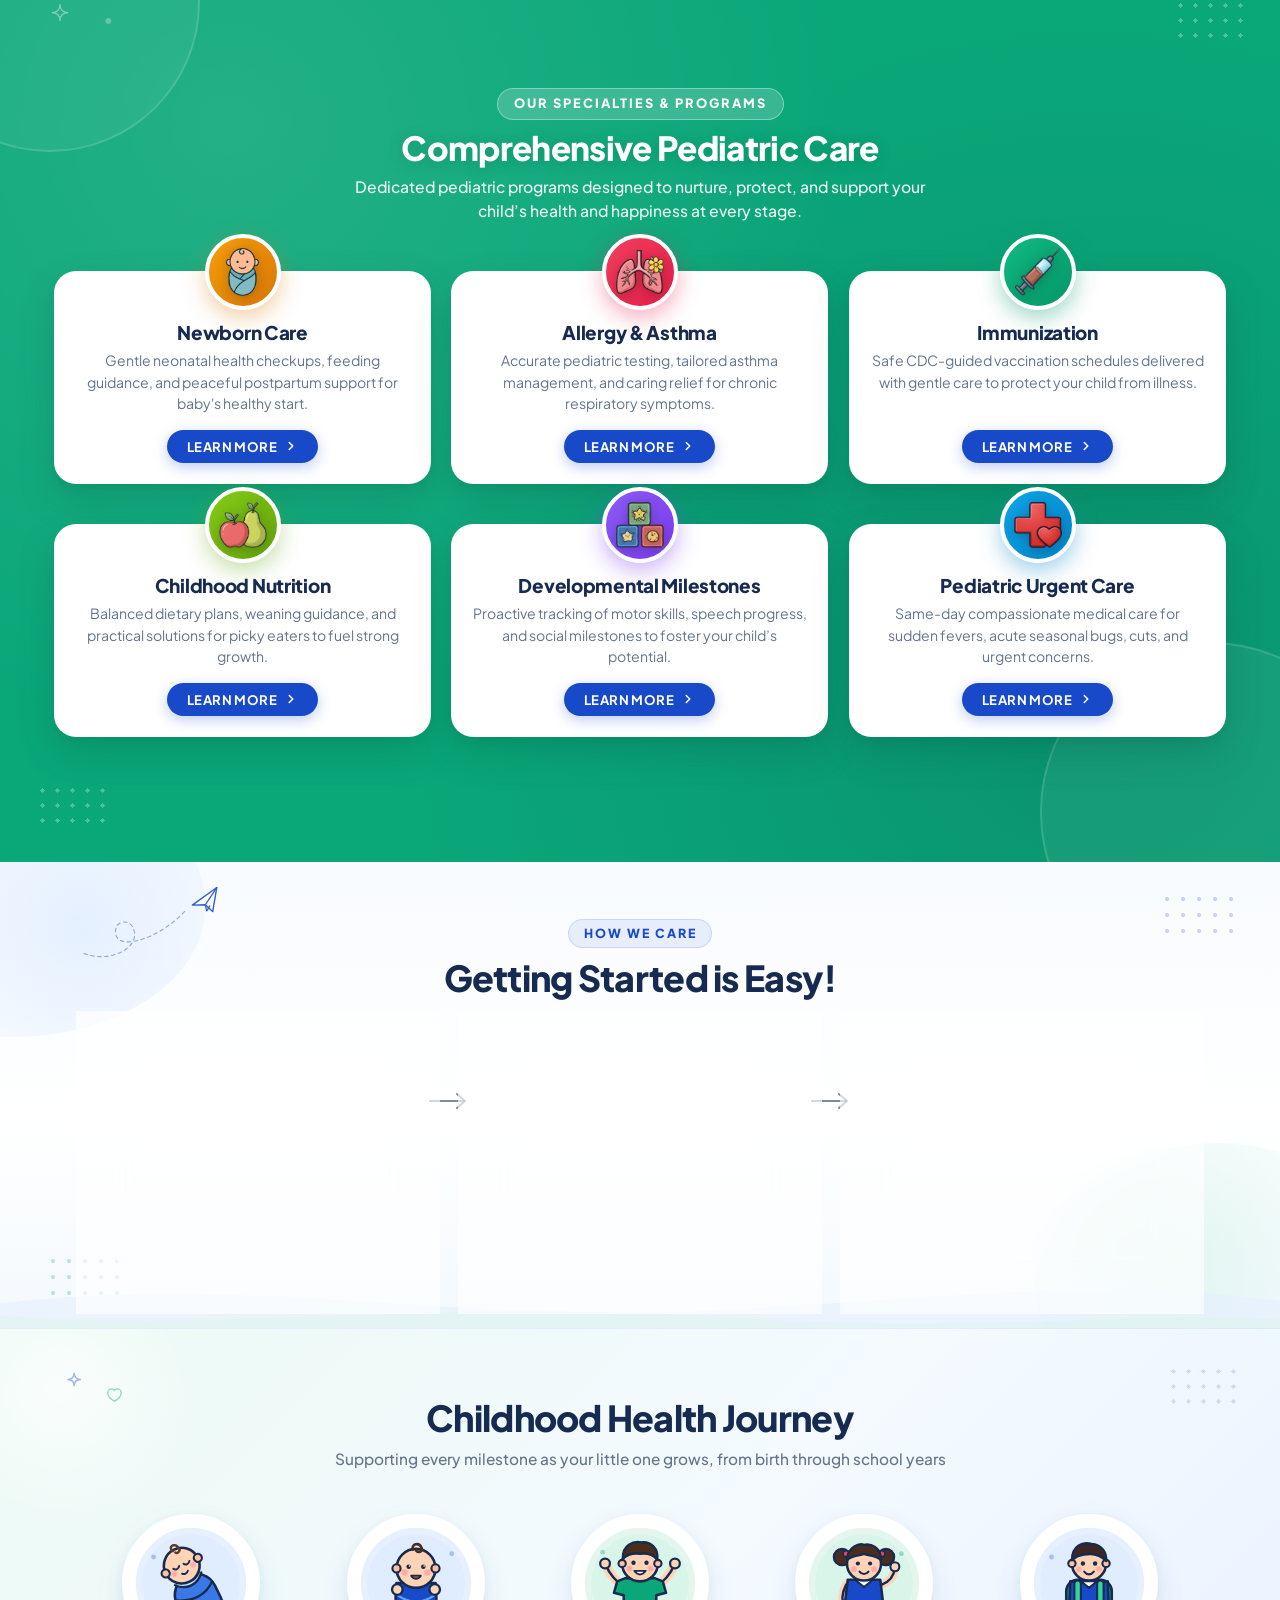
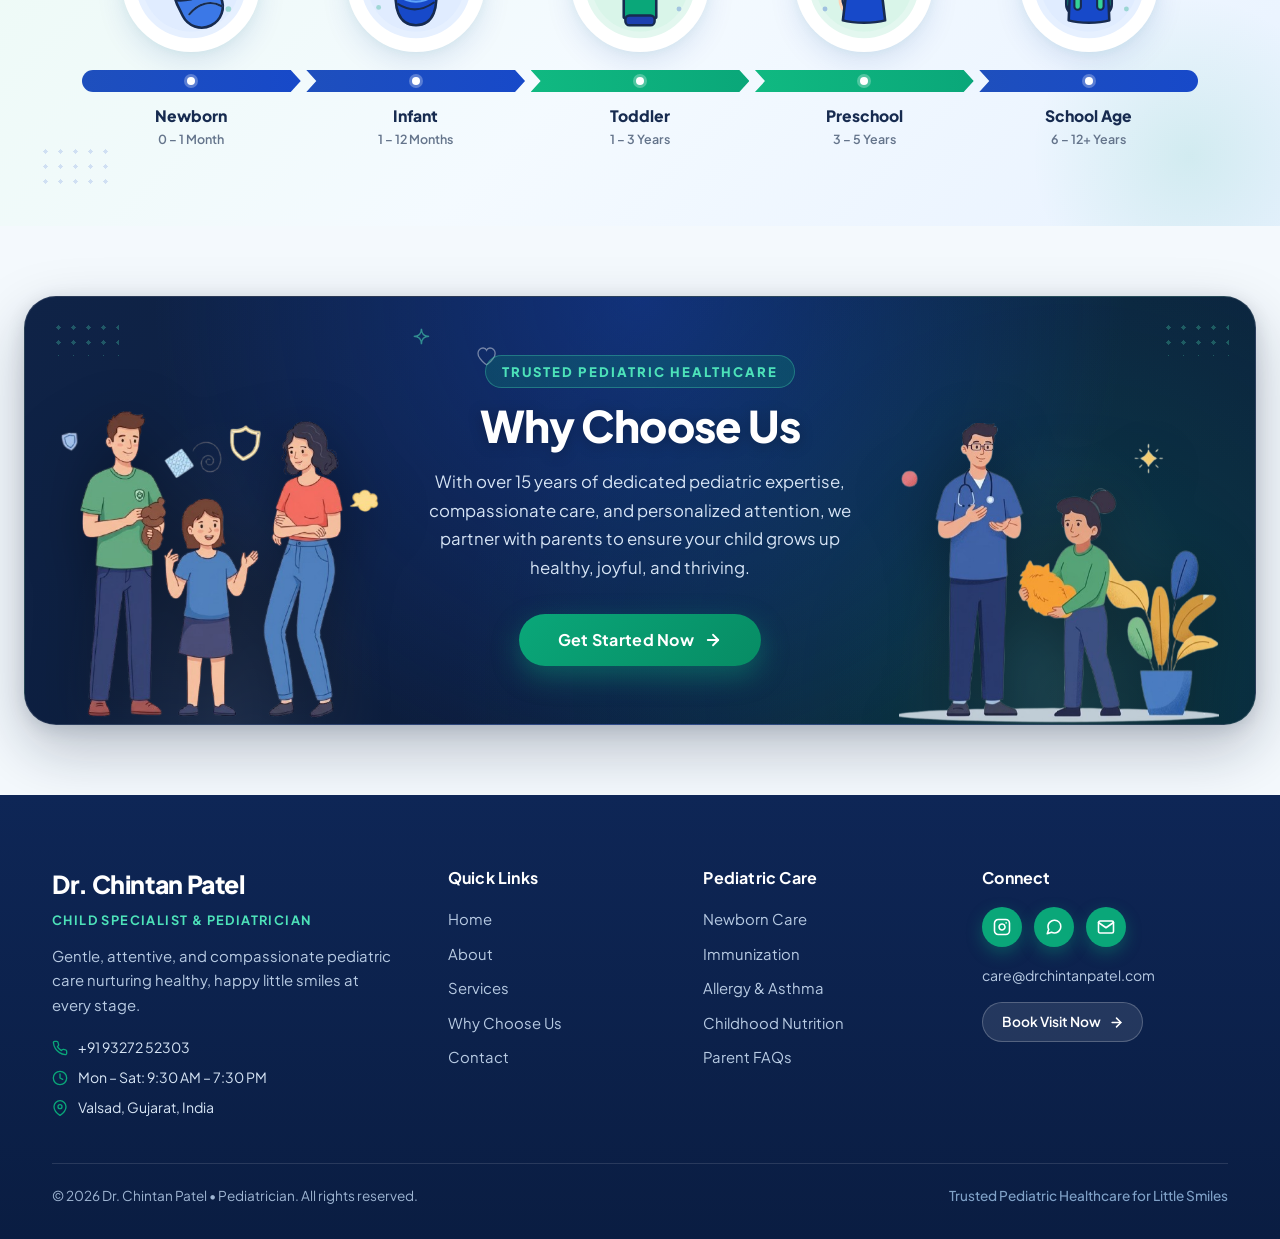
==== commit 8d07ab0e: "Update pages, styles, and scripts" ====
--- a/index.html
+++ b/index.html
@@ -235,8 +235,8 @@
 
           <!-- Action Buttons -->
           <div class="hero-cta-group pop-in" style="--pop-delay: 0.35s;">
-            <a href="#about" class="btn btn-primary">Get Started Now</a>
-            <a href="#services" class="btn btn-outline">Our Services</a>
+            <a href="contact.html#appointment-form" class="btn btn-primary js-open-booking-modal">Get Started Now</a>
+            <a href="services.html" class="btn btn-outline">Our Services</a>
           </div>
 
           <!-- Compact Unified Stats Card (Clean, Sleek & Professional) -->
@@ -670,6 +670,112 @@
       </div>
     </section>
 
+    <!-- ==================== CHILDHOOD HEALTH JOURNEY SECTION ==================== -->
+    <section class="journey-section" id="health-journey">
+      <div class="journey-bg-decor" aria-hidden="true">
+        <div class="journey-blob-tl"></div>
+        <div class="journey-blob-br"></div>
+        <div class="services-dot-grid journey-dots-tr"></div>
+        <div class="services-dot-grid journey-dots-bl"></div>
+        <svg class="journey-sparkles-svg" viewBox="0 0 100 70" fill="none">
+          <path d="M24 14 Q24 22 32 22 Q24 22 24 30 Q24 22 16 22 Q24 22 24 14 Z" stroke="#1749C9" stroke-width="1.6" opacity="0.4"/>
+          <path d="M72 48 C72 48 64 43 64 38 C64 35.2 66.2 33.2 68.7 33.2 C70.2 33.2 71.4 34 72 35 C72.6 34 73.8 33.2 75.3 33.2 C77.8 33.2 80 35.2 80 38 C80 43 72 48 72 48 Z" stroke="#0AA779" stroke-width="1.5" opacity="0.45"/>
+        </svg>
+      </div>
+
+      <div class="journey-container">
+        <div class="journey-header">
+          <h2 class="journey-title">Childhood Health Journey</h2>
+          <p class="journey-subtitle">Supporting every milestone as your little one grows, from birth through school years</p>
+        </div>
+
+        <div class="journey-stages-grid" id="journeyTrack">
+          <!-- Smooth Flowing Curved "S" Winding Road Track (Mobile View) -->
+          <svg class="journey-mobile-road-svg" viewBox="0 0 340 508" preserveAspectRatio="none" fill="none" aria-hidden="true">
+            <defs>
+              <linearGradient id="journeyRoadGrad" x1="0%" y1="0%" x2="0%" y2="100%">
+                <stop offset="0%" stop-color="#1749C9"/>
+                <stop offset="50%" stop-color="#0AA779"/>
+                <stop offset="100%" stop-color="#1749C9"/>
+              </linearGradient>
+            </defs>
+            <path d="M 237,47 C 237,99 103,99 103,151 C 103,203 237,203 237,255 C 237,307 103,307 103,359 C 103,411 237,411 237,463" stroke="url(#journeyRoadGrad)" stroke-width="18" stroke-linecap="round" opacity="0.92"/>
+            <path d="M 237,47 C 237,99 103,99 103,151 C 103,203 237,203 237,255 C 237,307 103,307 103,359 C 103,411 237,411 237,463" stroke="#FFFFFF" stroke-width="2.4" stroke-dasharray="7 7" stroke-linecap="round" opacity="0.94"/>
+          </svg>
+
+          <!-- Stage 1: Newborn -->
+          <div class="journey-stage">
+            <div class="journey-stage-circle">
+              <img src="images/services/journey-newborn.svg" alt="Newborn stage care illustration" class="journey-stage-img" loading="lazy">
+            </div>
+            <div class="journey-bar-segment seg-blue" aria-hidden="true">
+              <span class="journey-bar-dot"></span>
+            </div>
+            <div class="journey-stage-info">
+              <span class="journey-stage-label">Newborn</span>
+              <span class="journey-stage-age">0 – 1 Month</span>
+            </div>
+          </div>
+
+          <!-- Stage 2: Infant -->
+          <div class="journey-stage">
+            <div class="journey-stage-circle">
+              <img src="images/services/journey-infant.svg" alt="Infant stage care illustration" class="journey-stage-img" loading="lazy">
+            </div>
+            <div class="journey-bar-segment seg-blue" aria-hidden="true">
+              <span class="journey-bar-dot"></span>
+            </div>
+            <div class="journey-stage-info">
+              <span class="journey-stage-label">Infant</span>
+              <span class="journey-stage-age">1 – 12 Months</span>
+            </div>
+          </div>
+
+          <!-- Stage 3: Toddler -->
+          <div class="journey-stage">
+            <div class="journey-stage-circle">
+              <img src="images/services/journey-toddler.svg" alt="Toddler stage care illustration" class="journey-stage-img" loading="lazy">
+            </div>
+            <div class="journey-bar-segment seg-green" aria-hidden="true">
+              <span class="journey-bar-dot"></span>
+            </div>
+            <div class="journey-stage-info">
+              <span class="journey-stage-label">Toddler</span>
+              <span class="journey-stage-age">1 – 3 Years</span>
+            </div>
+          </div>
+
+          <!-- Stage 4: Preschool -->
+          <div class="journey-stage">
+            <div class="journey-stage-circle">
+              <img src="images/services/journey-preschool.svg" alt="Preschool stage care illustration" class="journey-stage-img" loading="lazy">
+            </div>
+            <div class="journey-bar-segment seg-green" aria-hidden="true">
+              <span class="journey-bar-dot"></span>
+            </div>
+            <div class="journey-stage-info">
+              <span class="journey-stage-label">Preschool</span>
+              <span class="journey-stage-age">3 – 5 Years</span>
+            </div>
+          </div>
+
+          <!-- Stage 5: School Age -->
+          <div class="journey-stage">
+            <div class="journey-stage-circle">
+              <img src="images/services/journey-school-age.svg" alt="School Age care illustration" class="journey-stage-img" loading="lazy">
+            </div>
+            <div class="journey-bar-segment seg-blue" aria-hidden="true">
+              <span class="journey-bar-dot"></span>
+            </div>
+            <div class="journey-stage-info">
+              <span class="journey-stage-label">School Age</span>
+              <span class="journey-stage-age">6 – 12+ Years</span>
+            </div>
+          </div>
+        </div>
+      </div>
+    </section>
+
     <!-- ==================== WHY CHOOSE US SECTION ==================== -->
     <section class="why-choose-section" id="why-choose">
       <div class="why-choose-container">
--- a/style.css
+++ b/style.css
@@ -2677,21 +2677,21 @@
 
   .about-visual-wrapper {
     width: 100%;
-    max-width: 290px;
+    max-width: 370px;
     height: auto;
-    padding-top: 40px;
+    padding-top: 56px;
     margin: 0 auto;
     overflow: visible;
   }
 
   .about-gradient-backdrop {
-    width: 250px;
-    height: 250px;
+    width: min(340px, 85vw);
+    height: min(340px, 85vw);
     bottom: 0px;
   }
 
   .about-doctor-img {
-    max-width: 195px;
+    max-width: min(268px, 67vw);
     margin-bottom: 0;
   }
 
@@ -3692,7 +3692,7 @@
    Dr. Patel's Journey Compact Alternating Banner Card (Solid #0AA779)
    ========================================================================== */
 
-.journey-section {
+#dr-journey.journey-section {
   position: relative;
   background: linear-gradient(180deg, #F6FAFF 0%, #F0F6FD 100%);
   padding: clamp(1.4rem, 2.8vw, 2.3rem) 1.5rem;
@@ -3719,7 +3719,7 @@
   will-change: opacity, transform;
 }
 
-.journey-section.is-visible .journey-banner-card {
+#dr-journey.journey-section.is-visible .journey-banner-card {
   animation: journeyBannerPop 0.85s cubic-bezier(0.22, 1, 0.36, 1) forwards;
 }
 
@@ -3739,9 +3739,10 @@
 }
 
 /* Compact Header */
-.journey-header {
+#dr-journey .journey-header {
   text-align: center;
-  margin-bottom: clamp(1.15rem, 2vw, 1.65rem);
+  max-width: 720px;
+  margin: 0 auto clamp(1.15rem, 2vw, 1.65rem);
 }
 
 .journey-tag {
@@ -3758,12 +3759,14 @@
   margin-bottom: 0.4rem;
 }
 
-.journey-title {
+#dr-journey .journey-title {
   font-size: clamp(1.65rem, 2.5vw, 2.15rem);
   font-weight: 800;
-  color: #FFFFFF;
+  color: #F2FFF9;
   line-height: 1.18;
   letter-spacing: -0.02em;
+  margin-bottom: 0;
+  text-shadow: 0 2px 12px rgba(6, 86, 62, 0.2);
 }
 
 /* Horizontal 3-Column Alternating Timeline */
@@ -4048,7 +4051,7 @@
 
 /* Mobile Vertical Alternating Timeline with Center Progressive Line */
 @media (max-width: 768px) {
-  .journey-section {
+  #dr-journey.journey-section {
     padding: 1.25rem 0.85rem;
   }
 
@@ -4057,7 +4060,7 @@
     padding: 1.5rem 0.9rem 1.65rem;
   }
 
-  .journey-header {
+  #dr-journey .journey-header {
     margin-bottom: 1.25rem;
   }
 
@@ -4647,11 +4650,14 @@
   .space-title {
     order: 1;
     margin-bottom: 0;
+    text-align: center;
+    width: 100%;
   }
 
   .space-desc {
     order: 2;
     max-width: 100%;
+    text-align: center;
   }
 
   .space-photo-main {
@@ -4862,22 +4868,22 @@
   animation: planeFloat 4.8s ease-in-out infinite;
 }
 
-/* Joyful Boy Cutout Extending Above the Top Border of the Card */
+/* Joyful Boy Cutout Grounded Flush at the Bottom of the Card (Head Above Top Edge) */
 .priority-boy-wrap {
   position: absolute;
-  bottom: 0;
+  bottom: -1px;
   right: clamp(0.6rem, 2vw, 1.8rem);
-  height: clamp(175px, 18.5vw, 228px);
+  width: clamp(205px, 22vw, 272px);
+  height: auto;
   z-index: 4;
   pointer-events: none;
-  display: flex;
-  align-items: flex-end;
+  overflow: visible;
 }
 
 .priority-boy-img {
-  height: 100%;
-  width: auto;
-  object-fit: contain;
+  width: 100%;
+  height: auto;
+  max-width: none;
   display: block;
   filter: drop-shadow(0 10px 20px rgba(10, 29, 75, 0.22));
   transform: translateY(42px);
@@ -4899,16 +4905,16 @@
     flex-direction: column;
     align-items: flex-start;
     gap: 1.15rem;
-    padding: 1.8rem 220px 1.8rem 1.85rem;
+    padding: 1.8rem 240px 1.8rem 1.85rem;
   }
 
   .priority-boy-wrap {
-    height: 208px;
+    width: 242px;
     right: 0.9rem;
   }
 
   .priority-heart-svg {
-    right: 210px;
+    right: 235px;
   }
 }
 
@@ -4942,9 +4948,10 @@
   .priority-boy-wrap {
     left: 50%;
     right: auto;
-    bottom: 0;
+    bottom: -1px;
     transform: translateX(-50%);
-    height: 175px;
+    width: 210px;
+    height: auto;
     overflow: hidden;
   }
 
@@ -5020,7 +5027,7 @@
   left: 1.5rem;
 }
 
-.journey-sparkles-svg {
+#dr-journey .journey-sparkles-svg {
   position: absolute;
   top: 0.9rem;
   left: 1.4rem;
@@ -6340,12 +6347,12 @@
 .booking-modal-card {
   position: relative;
   width: 100%;
-  max-width: 530px;
+  max-width: 510px;
   max-height: calc(100vh - 2rem);
   overflow-y: auto;
   border: 1.5px solid rgba(255, 255, 255, 0.22);
   box-shadow: 0 32px 72px rgba(8, 22, 54, 0.48), 0 0 0 6px rgba(255, 255, 255, 0.08);
-  padding: 2.15rem 2.2rem 1.7rem;
+  padding: 1.65rem 1.95rem 1.35rem;
   transform: translateY(24px) scale(0.94);
   transition: transform 0.36s cubic-bezier(0.34, 1.35, 0.64, 1);
 }
@@ -6356,8 +6363,8 @@
 
 .modal-dot-grid {
   position: absolute;
-  top: 1.4rem;
-  left: 1.4rem;
+  top: 1.15rem;
+  left: 1.25rem;
   width: 58px;
   height: 36px;
   background-image: radial-gradient(circle, rgba(255, 255, 255, 0.24) 1.8px, transparent 2px);
@@ -6366,19 +6373,19 @@
 
 .modal-sparkles-svg {
   position: absolute;
-  top: 0.9rem;
-  right: 3.4rem;
-  width: 96px;
+  top: 0.75rem;
+  right: 3.2rem;
+  width: 90px;
   height: auto;
 }
 
 .booking-modal-close {
   position: absolute;
-  top: 1.05rem;
-  right: 1.05rem;
+  top: 0.95rem;
+  right: 0.95rem;
   z-index: 3;
-  width: 38px;
-  height: 38px;
+  width: 36px;
+  height: 36px;
   border-radius: 50%;
   background: rgba(255, 255, 255, 0.16);
   border: 1.5px solid rgba(255, 255, 255, 0.3);
@@ -6399,22 +6406,22 @@
   position: relative;
   z-index: 1;
   text-align: center;
-  margin-bottom: 1.3rem;
+  margin-bottom: 1rem;
 }
 
 .modal-clinic-pill {
   display: inline-flex;
   align-items: center;
-  gap: 0.48rem;
+  gap: 0.45rem;
   background: rgba(255, 255, 255, 0.14);
   border: 1px solid rgba(255, 255, 255, 0.24);
   color: #E6F8F1;
-  font-size: 0.76rem;
+  font-size: 0.74rem;
   font-weight: 700;
   letter-spacing: 0.4px;
-  padding: 0.32rem 0.85rem;
+  padding: 0.26rem 0.78rem;
   border-radius: 9999px;
-  margin-bottom: 0.75rem;
+  margin-bottom: 0.55rem;
 }
 
 .modal-pill-dot {
@@ -6427,13 +6434,18 @@
 
 .booking-modal-card .contact-form-title {
   padding: 0 1.4rem;
-  margin-bottom: 0.35rem;
+  margin-bottom: 0.25rem;
+  font-size: clamp(1.32rem, 2vw, 1.68rem);
 }
 
 .modal-subtitle {
-  font-size: 0.88rem;
+  font-size: 0.86rem;
   color: rgba(226, 237, 249, 0.88);
-  line-height: 1.45;
+  line-height: 1.4;
+}
+
+.booking-modal-card .appointment-form {
+  gap: 0.72rem;
 }
 
 .form-field-icon {
@@ -6442,7 +6454,7 @@
 
 .form-field-icon .field-icon {
   position: absolute;
-  left: 0.95rem;
+  left: 0.9rem;
   top: 50%;
   transform: translateY(-50%);
   color: #7D8DA6;
@@ -6451,13 +6463,26 @@
 }
 
 .form-field-textarea .field-icon {
-  top: 1.05rem;
+  top: 0.88rem;
   transform: none;
 }
 
 .form-field-icon .form-input {
-  padding-left: 2.6rem;
+  padding: 0.72rem 0.95rem 0.72rem 2.5rem;
   box-shadow: 0 4px 14px rgba(10, 29, 66, 0.12);
+}
+
+.booking-modal-card .form-textarea {
+  min-height: 76px;
+}
+
+.booking-modal-card .btn-form-submit {
+  padding: 0.8rem 1.35rem;
+  margin-top: 0.1rem;
+}
+
+.booking-modal-card .form-feedback:empty {
+  display: none;
 }
 
 .form-field-icon:focus-within .field-icon {
@@ -6486,11 +6511,11 @@
   align-items: center;
   justify-content: center;
   flex-wrap: wrap;
-  gap: 0.75rem 1.35rem;
-  padding-top: 0.9rem;
-  margin-top: 0.35rem;
+  gap: 0.5rem 1.15rem;
+  padding-top: 0.7rem;
+  margin-top: 0.75rem;
   border-top: 1px solid rgba(255, 255, 255, 0.16);
-  font-size: 0.78rem;
+  font-size: 0.76rem;
   font-weight: 600;
   color: rgba(226, 237, 249, 0.9);
 }
@@ -6505,19 +6530,68 @@
   color: #4DE2B9;
 }
 
-@media (max-width: 520px) {
+@media (max-width: 640px) {
+  .booking-modal-overlay {
+    padding: 0.9rem;
+  }
+
   .booking-modal-card {
-    padding: 1.65rem 1.3rem 1.35rem;
+    padding: 1.3rem 1.15rem 1.05rem;
+  }
+
+  .modal-header-block {
+    margin-bottom: 0.8rem;
+  }
+
+  .modal-clinic-pill {
+    margin-bottom: 0.42rem;
+    padding: 0.22rem 0.68rem;
+    font-size: 0.71rem;
   }
 
   .booking-modal-card .contact-form-title {
-    padding: 0 1.6rem 0 0;
-    font-size: 1.38rem;
+    padding: 0 2rem 0 0.2rem;
+    font-size: 1.28rem;
+    margin-bottom: 0;
+  }
+
+  .modal-subtitle {
+    display: none;
+  }
+
+  .booking-modal-card .form-row-two {
+    grid-template-columns: 1fr 1fr;
+    gap: 0.6rem;
+  }
+
+  .booking-modal-card .appointment-form {
+    gap: 0.62rem;
+  }
+
+  .booking-modal-card .form-input {
+    padding: 0.66rem 0.8rem 0.66rem 2.3rem;
+    font-size: 0.89rem;
+    border-radius: 12px;
+  }
+
+  .booking-modal-card .field-icon {
+    left: 0.78rem;
+  }
+
+  .booking-modal-card .form-textarea {
+    min-height: 62px;
+  }
+
+  .modal-trust-bar {
+    font-size: 0.72rem;
+    gap: 0.4rem 0.85rem;
+    padding-top: 0.6rem;
+    margin-top: 0.6rem;
   }
 }
 
 /* ==========================================================================
-   NAVBAR SERVICES HOVER MEGA-CARD (2 Columns: 4 Filters + 3 Compact Cards/Row)
+   NAVBAR SERVICES HOVER MEGA-CARD (Compact, Zero-Gap, 2-Column)
    ========================================================================== */
 
 .header-container {
@@ -6525,7 +6599,7 @@
 }
 
 .nav-item-dropdown {
-  position: static;
+  position: relative;
 }
 
 .nav-link-dropdown {
@@ -6547,18 +6621,18 @@
 
 .nav-services-dropdown {
   position: absolute;
-  top: calc(100% + 4px);
+  top: 100%;
   left: 50%;
-  width: min(880px, calc(100vw - 2rem));
+  width: min(740px, calc(100vw - 2rem));
   opacity: 0;
   visibility: hidden;
   pointer-events: none;
-  transform: translateX(-50%) translateY(10px) scale(0.985);
+  transform: translateX(-50%) translateY(6px) scale(0.985);
   transform-origin: top center;
-  padding-top: 10px; /* Hover bridge */
-  transition: opacity 0.24s cubic-bezier(0.16, 1, 0.3, 1),
-              transform 0.28s cubic-bezier(0.16, 1, 0.3, 1),
-              visibility 0.24s ease;
+  padding-top: 8px; /* Direct zero-gap hover bridge starting right at nav link bottom */
+  transition: opacity 0.2s cubic-bezier(0.16, 1, 0.3, 1),
+              transform 0.24s cubic-bezier(0.16, 1, 0.3, 1),
+              visibility 0.2s ease;
   z-index: 1050;
 }
 
@@ -6576,39 +6650,39 @@
   background: rgba(255, 255, 255, 0.98);
   backdrop-filter: blur(22px);
   -webkit-backdrop-filter: blur(22px);
-  border-radius: 24px;
+  border-radius: 20px;
   border: 1.5px solid rgba(23, 73, 201, 0.13);
-  box-shadow: 0 24px 56px rgba(16, 59, 155, 0.18), 0 6px 18px rgba(10, 167, 121, 0.08);
-  padding: 1.1rem 1.25rem 1.2rem;
+  box-shadow: 0 20px 46px rgba(16, 59, 155, 0.17), 0 4px 14px rgba(10, 167, 121, 0.08);
+  padding: 0.85rem 1rem 0.95rem;
 }
 
 .nav-services-dropdown-header {
   display: flex;
   align-items: center;
   justify-content: space-between;
-  gap: 1rem;
-  padding: 0 0.2rem 0.75rem;
-  margin-bottom: 0.9rem;
+  gap: 0.85rem;
+  padding: 0 0.15rem 0.55rem;
+  margin-bottom: 0.7rem;
   border-bottom: 1px solid rgba(23, 73, 201, 0.09);
 }
 
 .nav-services-dropdown-title-wrap {
   display: flex;
   align-items: baseline;
-  gap: 0.7rem;
+  gap: 0.6rem;
   flex-wrap: wrap;
 }
 
 .nav-services-eyebrow {
-  font-size: 0.72rem;
+  font-size: 0.7rem;
   font-weight: 800;
-  letter-spacing: 1.4px;
+  letter-spacing: 1.3px;
   text-transform: uppercase;
   color: var(--primary-blue);
 }
 
 .nav-services-sub {
-  font-size: 0.8rem;
+  font-size: 0.76rem;
   color: var(--muted-text);
   font-weight: 500;
 }
@@ -6616,12 +6690,12 @@
 .nav-services-all-link {
   display: inline-flex;
   align-items: center;
-  gap: 0.35rem;
-  font-size: 0.8rem;
+  gap: 0.3rem;
+  font-size: 0.76rem;
   font-weight: 700;
   color: var(--healthcare-green);
   background: var(--light-green);
-  padding: 0.34rem 0.85rem;
+  padding: 0.28rem 0.75rem;
   border-radius: 9999px;
   white-space: nowrap;
   transition: var(--transition-smooth);
@@ -6633,29 +6707,29 @@
   transform: translateX(2px);
 }
 
-/* 2-Column Split inside Mega-Card: Left 4 Filters + Right 3-Per-Row Compact Cards */
+/* 2-Column Split inside Compact Mega-Card */
 .nav-services-body {
   display: grid;
-  grid-template-columns: 168px 1fr;
-  gap: 1.05rem;
+  grid-template-columns: 140px 1fr;
+  gap: 0.85rem;
   align-items: stretch;
 }
 
 .nav-services-filters {
   display: flex;
   flex-direction: column;
-  gap: 0.42rem;
-  padding-right: 1rem;
+  gap: 0.34rem;
+  padding-right: 0.8rem;
   border-right: 1px solid rgba(23, 73, 201, 0.09);
 }
 
 .nav-filter-label {
-  font-size: 0.68rem;
+  font-size: 0.65rem;
   font-weight: 800;
-  letter-spacing: 1.2px;
+  letter-spacing: 1.1px;
   text-transform: uppercase;
   color: var(--muted-text);
-  padding: 0 0.4rem 0.15rem;
+  padding: 0 0.3rem 0.1rem;
 }
 
 .nav-filter-btn {
@@ -6663,21 +6737,21 @@
   display: flex;
   align-items: center;
   justify-content: space-between;
-  gap: 0.45rem;
-  padding: 0.52rem 0.75rem;
-  border-radius: 12px;
+  gap: 0.35rem;
+  padding: 0.4rem 0.62rem;
+  border-radius: 10px;
   background: #F6F9FF;
   border: 1px solid rgba(23, 73, 201, 0.08);
   color: var(--primary-text);
-  font-size: 0.8rem;
+  font-size: 0.76rem;
   font-weight: 600;
   text-align: left;
   transition: var(--transition-smooth);
 }
 
 .nav-filter-dot {
-  width: 7px;
-  height: 7px;
+  width: 6px;
+  height: 6px;
   border-radius: 50%;
   background: rgba(23, 73, 201, 0.35);
   flex-shrink: 0;
@@ -6694,7 +6768,7 @@
   background: var(--primary-blue);
   color: var(--white);
   border-color: var(--primary-blue);
-  box-shadow: 0 6px 14px rgba(23, 73, 201, 0.22);
+  box-shadow: 0 5px 12px rgba(23, 73, 201, 0.2);
 }
 
 .nav-filter-btn.is-active .nav-filter-dot {
@@ -6706,7 +6780,7 @@
 .nav-services-grid {
   display: grid;
   grid-template-columns: repeat(3, 1fr);
-  gap: 0.65rem;
+  gap: 0.52rem;
   align-content: center;
 }
 
@@ -6716,35 +6790,35 @@
   align-items: center;
   justify-content: flex-start;
   text-align: left;
-  gap: 0.65rem;
-  padding: 0.58rem 0.72rem;
-  border-radius: 15px;
+  gap: 0.55rem;
+  padding: 0.45rem 0.6rem;
+  border-radius: 13px;
   background: #F8FBFF;
   border: 1.5px solid rgba(23, 73, 201, 0.08);
-  transition: transform 0.24s cubic-bezier(0.16, 1, 0.3, 1),
-              box-shadow 0.24s ease,
-              border-color 0.24s ease,
-              background-color 0.24s ease;
+  transition: transform 0.22s cubic-bezier(0.16, 1, 0.3, 1),
+              box-shadow 0.22s ease,
+              border-color 0.22s ease,
+              background-color 0.22s ease;
 }
 
 .nav-service-card:hover {
-  transform: translateY(-3px);
+  transform: translateY(-2px);
   background: var(--white);
   border-color: rgba(23, 73, 201, 0.28);
-  box-shadow: 0 10px 22px rgba(23, 73, 201, 0.12), 0 4px 10px rgba(10, 167, 121, 0.07);
-}
-
-/* Big Crisp Icon Container (Inline with Name) */
+  box-shadow: 0 8px 18px rgba(23, 73, 201, 0.12), 0 3px 8px rgba(10, 167, 121, 0.06);
+}
+
+/* Crisp Big Icon Box (Compact Inline) */
 .nav-service-icon-box {
-  width: 58px;
-  height: 58px;
-  border-radius: 15px;
+  width: 48px;
+  height: 48px;
+  border-radius: 13px;
   display: flex;
   align-items: center;
   justify-content: center;
   border: 2px solid #FFFFFF;
-  box-shadow: 0 6px 14px rgba(16, 59, 155, 0.1);
-  transition: transform 0.26s cubic-bezier(0.16, 1, 0.3, 1);
+  box-shadow: 0 4px 10px rgba(16, 59, 155, 0.09);
+  transition: transform 0.24s cubic-bezier(0.16, 1, 0.3, 1);
   flex-shrink: 0;
 }
 
@@ -6772,11 +6846,11 @@
 }
 
 .nav-service-icon {
-  width: 44px;
-  height: 44px;
+  width: 36px;
+  height: 36px;
   object-fit: contain;
-  filter: drop-shadow(0 2px 5px rgba(16, 59, 155, 0.14));
-  transition: transform 0.26s cubic-bezier(0.16, 1, 0.3, 1);
+  filter: drop-shadow(0 2px 4px rgba(16, 59, 155, 0.14));
+  transition: transform 0.24s cubic-bezier(0.16, 1, 0.3, 1);
 }
 
 .nav-service-card:hover .nav-service-icon {
@@ -6784,9 +6858,9 @@
 }
 
 .nav-service-name {
-  font-size: 0.82rem;
+  font-size: 0.78rem;
   font-weight: 700;
-  line-height: 1.26;
+  line-height: 1.24;
   color: var(--primary-text);
   transition: color 0.2s ease;
 }
@@ -7220,14 +7294,15 @@
 .service-page-card {
   position: relative;
   background: var(--white);
-  border: 1.5px solid rgba(23, 73, 201, 0.09);
-  border-radius: 22px;
+  border: 1.5px solid rgba(23, 73, 201, 0.1);
+  border-radius: 24px;
   padding: 0.72rem 0.72rem 1.45rem;
   display: flex;
   flex-direction: column;
   align-items: center;
   text-align: center;
-  box-shadow: 0 10px 30px rgba(16, 59, 155, 0.06), 0 2px 8px rgba(10, 167, 121, 0.04);
+  box-shadow: 0 12px 32px rgba(16, 59, 155, 0.07), 0 3px 10px rgba(10, 167, 121, 0.04);
+  overflow: hidden;
   transition: transform 0.32s cubic-bezier(0.16, 1, 0.3, 1),
               box-shadow 0.32s cubic-bezier(0.16, 1, 0.3, 1),
               border-color 0.32s ease;
@@ -7236,8 +7311,8 @@
 
 .service-page-card:hover {
   transform: translateY(-6px);
-  border-color: rgba(23, 73, 201, 0.24);
-  box-shadow: 0 22px 46px rgba(23, 73, 201, 0.12), 0 6px 16px rgba(10, 167, 121, 0.07);
+  border-color: rgba(23, 73, 201, 0.26);
+  box-shadow: 0 24px 48px rgba(23, 73, 201, 0.13), 0 6px 18px rgba(10, 167, 121, 0.08);
 }
 
 .service-page-card.is-highlighted {
@@ -7245,12 +7320,12 @@
   box-shadow: 0 0 0 4px rgba(10, 167, 121, 0.16), 0 20px 44px rgba(23, 73, 201, 0.14);
 }
 
-/* Top Image with Gentle Curved Bottom Edge */
+/* Top Image with Gentle Curved Bottom Edge + Floating Stage Tag */
 .service-card-media {
   position: relative;
   width: 100%;
   aspect-ratio: 16 / 10;
-  border-radius: 16px 16px 0 0;
+  border-radius: 17px 17px 0 0;
   overflow: hidden;
   background: var(--light-blue);
   margin-bottom: 0.85rem;
@@ -7268,6 +7343,25 @@
   transform: scale(1.05);
 }
 
+.service-card-tag {
+  position: absolute;
+  top: 0.65rem;
+  right: 0.65rem;
+  z-index: 2;
+  background: rgba(255, 255, 255, 0.92);
+  backdrop-filter: blur(8px);
+  -webkit-backdrop-filter: blur(8px);
+  color: var(--primary-blue);
+  font-size: 0.68rem;
+  font-weight: 800;
+  letter-spacing: 0.5px;
+  text-transform: uppercase;
+  padding: 0.26rem 0.68rem;
+  border-radius: 9999px;
+  border: 1px solid rgba(23, 73, 201, 0.14);
+  box-shadow: 0 4px 12px rgba(16, 59, 155, 0.1);
+}
+
 .service-card-curve {
   position: absolute;
   bottom: -1px;
@@ -7275,6 +7369,7 @@
   width: 100%;
   height: 26px;
   pointer-events: none;
+  z-index: 1;
 }
 
 .service-card-body {
@@ -7292,7 +7387,7 @@
   color: var(--primary-text);
   line-height: 1.3;
   letter-spacing: -0.015em;
-  margin-bottom: 0.45rem;
+  margin-bottom: 0.42rem;
   transition: color 0.25s ease;
 }
 
@@ -7309,22 +7404,23 @@
   flex-grow: 1;
 }
 
-/* "Book" Pill CTA */
+/* Solid Blue "Learn More" Pill CTA */
 .service-card-book-btn {
   display: inline-flex;
   align-items: center;
   justify-content: center;
   gap: 0.45rem;
-  min-width: 126px;
-  padding: 0.5rem 1.45rem;
+  min-width: 142px;
+  padding: 0.54rem 1.48rem;
   border-radius: 9999px;
-  background: var(--white);
-  color: var(--primary-blue);
-  border: 1.5px solid rgba(23, 73, 201, 0.42);
-  font-size: 0.88rem;
+  background: var(--primary-blue);
+  color: var(--white);
+  border: 1.5px solid var(--primary-blue);
+  font-size: 0.86rem;
   font-weight: 700;
   margin-top: auto;
-  transition: background-color 0.25s ease, color 0.25s ease, border-color 0.25s ease, transform 0.25s ease, box-shadow 0.25s ease;
+  box-shadow: 0 6px 16px rgba(23, 73, 201, 0.24);
+  transition: background-color 0.25s ease, border-color 0.25s ease, transform 0.25s ease, box-shadow 0.25s ease;
 }
 
 .service-card-book-btn svg {
@@ -7333,15 +7429,298 @@
 
 .service-page-card:hover .service-card-book-btn,
 .service-card-book-btn:hover {
-  background: var(--primary-blue);
+  background: var(--deep-blue);
+  border-color: var(--deep-blue);
   color: var(--white);
-  border-color: var(--primary-blue);
-  box-shadow: 0 8px 20px rgba(23, 73, 201, 0.28);
+  transform: translateY(-2px);
+  box-shadow: 0 10px 24px rgba(16, 59, 155, 0.34);
 }
 
 .service-card-book-btn:hover svg,
 .service-page-card:hover .service-card-book-btn svg {
   transform: translateX(3px);
+}
+
+/* ==========================================================================
+   SERVICE DETAIL MODAL (Split Photo + Brand Blue Panel + 3 Filter Tabs)
+   ========================================================================== */
+
+.service-detail-overlay {
+  position: fixed;
+  inset: 0;
+  z-index: 1950;
+  background: rgba(11, 25, 51, 0.62);
+  backdrop-filter: blur(10px);
+  -webkit-backdrop-filter: blur(10px);
+  display: flex;
+  align-items: center;
+  justify-content: center;
+  padding: 1rem;
+  opacity: 0;
+  visibility: hidden;
+  pointer-events: none;
+  transition: opacity 0.26s ease, visibility 0.26s ease;
+}
+
+.service-detail-overlay.is-open {
+  opacity: 1;
+  visibility: visible;
+  pointer-events: auto;
+}
+
+.service-detail-card {
+  position: relative;
+  width: 100%;
+  max-width: 860px;
+  border-radius: 26px;
+  overflow: hidden;
+  display: grid;
+  grid-template-columns: 1fr 1.05fr;
+  background: #0F2D75;
+  border: 1.5px solid rgba(255, 255, 255, 0.18);
+  box-shadow: 0 32px 72px rgba(8, 22, 54, 0.5);
+  transform: translateY(20px) scale(0.95);
+  transition: transform 0.32s cubic-bezier(0.34, 1.3, 0.64, 1);
+}
+
+.service-detail-overlay.is-open .service-detail-card {
+  transform: translateY(0) scale(1);
+}
+
+.service-detail-close {
+  position: absolute;
+  top: 0.9rem;
+  right: 0.9rem;
+  z-index: 4;
+  width: 36px;
+  height: 36px;
+  border-radius: 50%;
+  background: rgba(255, 255, 255, 0.14);
+  border: 1px solid rgba(255, 255, 255, 0.25);
+  color: var(--white);
+  display: inline-flex;
+  align-items: center;
+  justify-content: center;
+  backdrop-filter: blur(6px);
+  transition: background-color 0.2s ease, transform 0.22s ease;
+}
+
+.service-detail-close:hover {
+  background: rgba(255, 255, 255, 0.26);
+  transform: rotate(90deg);
+}
+
+.service-detail-media {
+  position: relative;
+  min-height: 410px;
+  background: var(--light-blue);
+  overflow: hidden;
+}
+
+.service-detail-img {
+  width: 100%;
+  height: 100%;
+  object-fit: cover;
+  object-position: center 22%;
+}
+
+.service-detail-media-badge {
+  position: absolute;
+  left: 1rem;
+  bottom: 1rem;
+  background: rgba(255, 255, 255, 0.94);
+  color: var(--deep-blue);
+  font-size: 0.72rem;
+  font-weight: 800;
+  letter-spacing: 0.6px;
+  text-transform: uppercase;
+  padding: 0.34rem 0.8rem;
+  border-radius: 9999px;
+  box-shadow: 0 6px 16px rgba(10, 29, 66, 0.22);
+}
+
+.service-detail-panel {
+  position: relative;
+  padding: 2rem 2rem 1.85rem;
+  background: linear-gradient(155deg, #103B9B 0%, #0C2A6E 62%, #092055 100%);
+  color: var(--white);
+  display: flex;
+  flex-direction: column;
+  justify-content: center;
+}
+
+.service-detail-title {
+  font-size: 1.65rem;
+  font-weight: 800;
+  line-height: 1.2;
+  color: var(--white);
+  padding-right: 2.2rem;
+  margin-bottom: 0.65rem;
+}
+
+.service-detail-desc {
+  font-size: 0.9rem;
+  line-height: 1.56;
+  color: rgba(234, 241, 255, 0.88);
+  margin-bottom: 1.15rem;
+}
+
+/* 3 Filter Buttons: Symptoms, Care, Cause */
+.service-detail-tabs {
+  display: grid;
+  grid-template-columns: repeat(3, 1fr);
+  gap: 0.45rem;
+  margin-bottom: 0.95rem;
+}
+
+.service-detail-tab {
+  padding: 0.44rem 0.65rem;
+  border-radius: 9999px;
+  background: rgba(255, 255, 255, 0.1);
+  border: 1px solid rgba(255, 255, 255, 0.18);
+  color: rgba(234, 241, 255, 0.88);
+  font-size: 0.78rem;
+  font-weight: 700;
+  text-align: center;
+  transition: var(--transition-smooth);
+}
+
+.service-detail-tab:hover {
+  background: rgba(255, 255, 255, 0.2);
+  color: var(--white);
+}
+
+.service-detail-tab.is-active {
+  background: var(--healthcare-green);
+  border-color: var(--healthcare-green);
+  color: var(--white);
+  box-shadow: 0 4px 12px rgba(10, 167, 121, 0.35);
+}
+
+.service-detail-points {
+  display: flex;
+  flex-direction: column;
+  gap: 0.52rem;
+  margin-bottom: 1.35rem;
+  min-height: 112px;
+}
+
+.service-detail-point {
+  display: flex;
+  align-items: flex-start;
+  gap: 0.55rem;
+  font-size: 0.86rem;
+  line-height: 1.4;
+  color: rgba(255, 255, 255, 0.94);
+}
+
+.service-detail-point svg {
+  flex-shrink: 0;
+  margin-top: 2px;
+  color: #4DE2B9;
+}
+
+.service-detail-cta {
+  width: 100%;
+  display: inline-flex;
+  align-items: center;
+  justify-content: center;
+  gap: 0.5rem;
+  background: var(--healthcare-green);
+  color: var(--white);
+  font-size: 0.95rem;
+  font-weight: 700;
+  padding: 0.82rem 1.4rem;
+  border-radius: 9999px;
+  box-shadow: 0 10px 24px rgba(10, 167, 121, 0.38);
+  transition: background-color 0.24s ease, transform 0.24s ease, box-shadow 0.24s ease;
+}
+
+.service-detail-cta:hover {
+  background: #088b64;
+  transform: translateY(-2px);
+  box-shadow: 0 14px 28px rgba(10, 167, 121, 0.48);
+}
+
+/* Mobile Compact Modal: Fits Without Scrolling! */
+@media (max-width: 768px) {
+  .service-detail-overlay {
+    padding: 0.65rem;
+  }
+
+  .service-detail-card {
+    grid-template-columns: 1fr;
+    max-width: 400px;
+    border-radius: 22px;
+  }
+
+  .service-detail-media {
+    min-height: 0;
+    height: 122px;
+  }
+
+  .service-detail-media-badge {
+    left: 0.7rem;
+    bottom: 0.55rem;
+    font-size: 0.64rem;
+    padding: 0.22rem 0.62rem;
+  }
+
+  .service-detail-close {
+    top: 0.65rem;
+    right: 0.65rem;
+    width: 32px;
+    height: 32px;
+    background: rgba(16, 59, 155, 0.78);
+  }
+
+  .service-detail-panel {
+    padding: 0.95rem 1.05rem 1.05rem;
+  }
+
+  .service-detail-title {
+    font-size: 1.14rem;
+    padding-right: 0;
+    margin-bottom: 0.28rem;
+  }
+
+  .service-detail-desc {
+    font-size: 0.78rem;
+    line-height: 1.38;
+    margin-bottom: 0.65rem;
+  }
+
+  .service-detail-tabs {
+    gap: 0.35rem;
+    margin-bottom: 0.6rem;
+  }
+
+  .service-detail-tab {
+    padding: 0.34rem 0.45rem;
+    font-size: 0.74rem;
+  }
+
+  .service-detail-points {
+    gap: 0.32rem;
+    min-height: 82px;
+    margin-bottom: 0.75rem;
+  }
+
+  .service-detail-point {
+    font-size: 0.77rem;
+    line-height: 1.32;
+    gap: 0.42rem;
+  }
+
+  .service-detail-point svg {
+    width: 14px;
+    height: 14px;
+  }
+
+  .service-detail-cta {
+    padding: 0.64rem 1.1rem;
+    font-size: 0.86rem;
+  }
 }
 
 /* ==========================================================================
@@ -7433,12 +7812,17 @@
   font-weight: 500;
 }
 
-/* Desktop 5-Stage Timeline */
+/* Desktop 5-Stage Timeline + Scroll Pop-Up Animation */
 .journey-stages-grid {
+  position: relative;
   display: grid;
   grid-template-columns: repeat(5, 1fr);
   gap: 0.35rem;
   align-items: start;
+}
+
+.journey-mobile-road-svg {
+  display: none;
 }
 
 .journey-stage {
@@ -7460,10 +7844,19 @@
   justify-content: center;
   overflow: hidden;
   margin-bottom: 1.1rem;
-  transition: transform 0.32s cubic-bezier(0.16, 1, 0.3, 1), box-shadow 0.32s ease;
-}
-
-.journey-stage:hover .journey-stage-circle {
+  opacity: 0;
+  transform: scale(0.58) translateY(20px);
+  transition: transform 0.55s cubic-bezier(0.34, 1.56, 0.64, 1),
+              opacity 0.42s ease,
+              box-shadow 0.32s ease;
+}
+
+.journey-stage.is-popped .journey-stage-circle {
+  opacity: 1;
+  transform: scale(1) translateY(0);
+}
+
+.journey-stage.is-popped:hover .journey-stage-circle {
   transform: translateY(-6px) scale(1.04);
   box-shadow: 0 18px 36px rgba(23, 73, 201, 0.16), 0 6px 14px rgba(10, 167, 121, 0.12);
 }
@@ -7486,12 +7879,12 @@
   clip-path: polygon(0% 0%, calc(100% - 10px) 0%, 100% 50%, calc(100% - 10px) 100%, 0% 100%, 10px 50%);
 }
 
-.journey-stage:first-child .journey-bar-segment {
+.journey-stage:nth-of-type(1) .journey-bar-segment {
   clip-path: polygon(0% 0%, calc(100% - 10px) 0%, 100% 50%, calc(100% - 10px) 100%, 0% 100%);
   border-radius: 9999px 0 0 9999px;
 }
 
-.journey-stage:last-child .journey-bar-segment {
+.journey-stage:last-of-type .journey-bar-segment {
   clip-path: polygon(0% 0%, 100% 0%, 100% 100%, 0% 100%, 10px 50%);
   border-radius: 0 9999px 9999px 0;
 }
@@ -7581,81 +7974,92 @@
     display: none;
   }
 
-  /* Mobile Childhood Health Journey: Clean Vertical Milestone Cards */
+  /* Mobile Childhood Health Journey: Smooth Curved "S" Road Track */
   .journey-section {
-    padding: 3.2rem 0 3.6rem;
+    padding: 2.6rem 0 3rem;
   }
 
   .journey-header {
-    margin-bottom: 2rem;
+    margin-bottom: 1.5rem;
   }
 
   .journey-stages-grid {
     position: relative;
-    grid-template-columns: 1fr;
-    gap: 1rem;
-    padding-left: 1.75rem;
-  }
-
-  /* Vertical connecting timeline spine on mobile */
-  .journey-stages-grid::before {
-    content: '';
+    max-width: 340px;
+    margin: 0 auto;
+    display: flex;
+    flex-direction: column;
+    gap: 2.1rem;
+    padding: 0.75rem 0;
+  }
+
+  .journey-mobile-road-svg {
+    display: block;
     position: absolute;
-    left: 0.55rem;
-    top: 1.5rem;
-    bottom: 1.5rem;
-    width: 4px;
-    border-radius: 9999px;
-    background: linear-gradient(180deg, #1749C9 0%, #0AA779 55%, #1749C9 100%);
+    inset: 0;
+    width: 100%;
+    height: 100%;
+    pointer-events: none;
+    z-index: 0;
   }
 
   .journey-stage {
     position: relative;
+    z-index: 2;
+    flex-direction: row-reverse;
+    align-items: center;
+    gap: 0.75rem;
+    width: 100%;
+    padding: 0;
+  }
+
+  .journey-stage:nth-of-type(even) {
     flex-direction: row;
-    align-items: center;
-    text-align: left;
-    gap: 0.95rem;
-    background: rgba(255, 255, 255, 0.92);
-    border: 1.5px solid rgba(23, 73, 201, 0.1);
-    border-radius: 20px;
-    padding: 0.85rem 1rem;
-    box-shadow: 0 8px 22px rgba(16, 59, 155, 0.06);
   }
 
   .journey-bar-segment {
-    position: absolute;
-    left: -1.55rem;
-    top: 50%;
-    transform: translateY(-50%);
-    width: 18px;
-    height: 18px;
-    margin: 0;
-    border-radius: 50% !important;
-    clip-path: none !important;
-    border: 2.5px solid #FFFFFF;
-    box-shadow: 0 2px 8px rgba(16, 59, 155, 0.25);
-  }
-
-  .journey-bar-dot {
-    width: 6px;
-    height: 6px;
-    box-shadow: none;
+    display: none;
   }
 
   .journey-stage-circle {
-    width: 78px;
-    height: 78px;
+    width: 70px;
+    height: 70px;
     border-width: 3px;
     margin-bottom: 0;
+    margin-right: 68px;
     flex-shrink: 0;
+    box-shadow: 0 8px 20px rgba(16, 59, 155, 0.16), 0 0 0 3px rgba(255, 255, 255, 0.9);
+  }
+
+  .journey-stage:nth-of-type(even) .journey-stage-circle {
+    margin-right: 0;
+    margin-left: 68px;
   }
 
   .journey-stage-info {
+    background: rgba(255, 255, 255, 0.94);
+    backdrop-filter: blur(8px);
+    -webkit-backdrop-filter: blur(8px);
+    border: 1.5px solid rgba(23, 73, 201, 0.11);
+    border-radius: 14px;
+    padding: 0.45rem 0.85rem;
+    box-shadow: 0 6px 16px rgba(16, 59, 155, 0.08);
+    align-items: flex-end;
+    text-align: right;
+  }
+
+  .journey-stage:nth-of-type(even) .journey-stage-info {
     align-items: flex-start;
+    text-align: left;
   }
 
   .journey-stage-label {
-    font-size: 1.02rem;
+    font-size: 0.92rem;
+    line-height: 1.2;
+  }
+
+  .journey-stage-age {
+    font-size: 0.72rem;
   }
 }
 
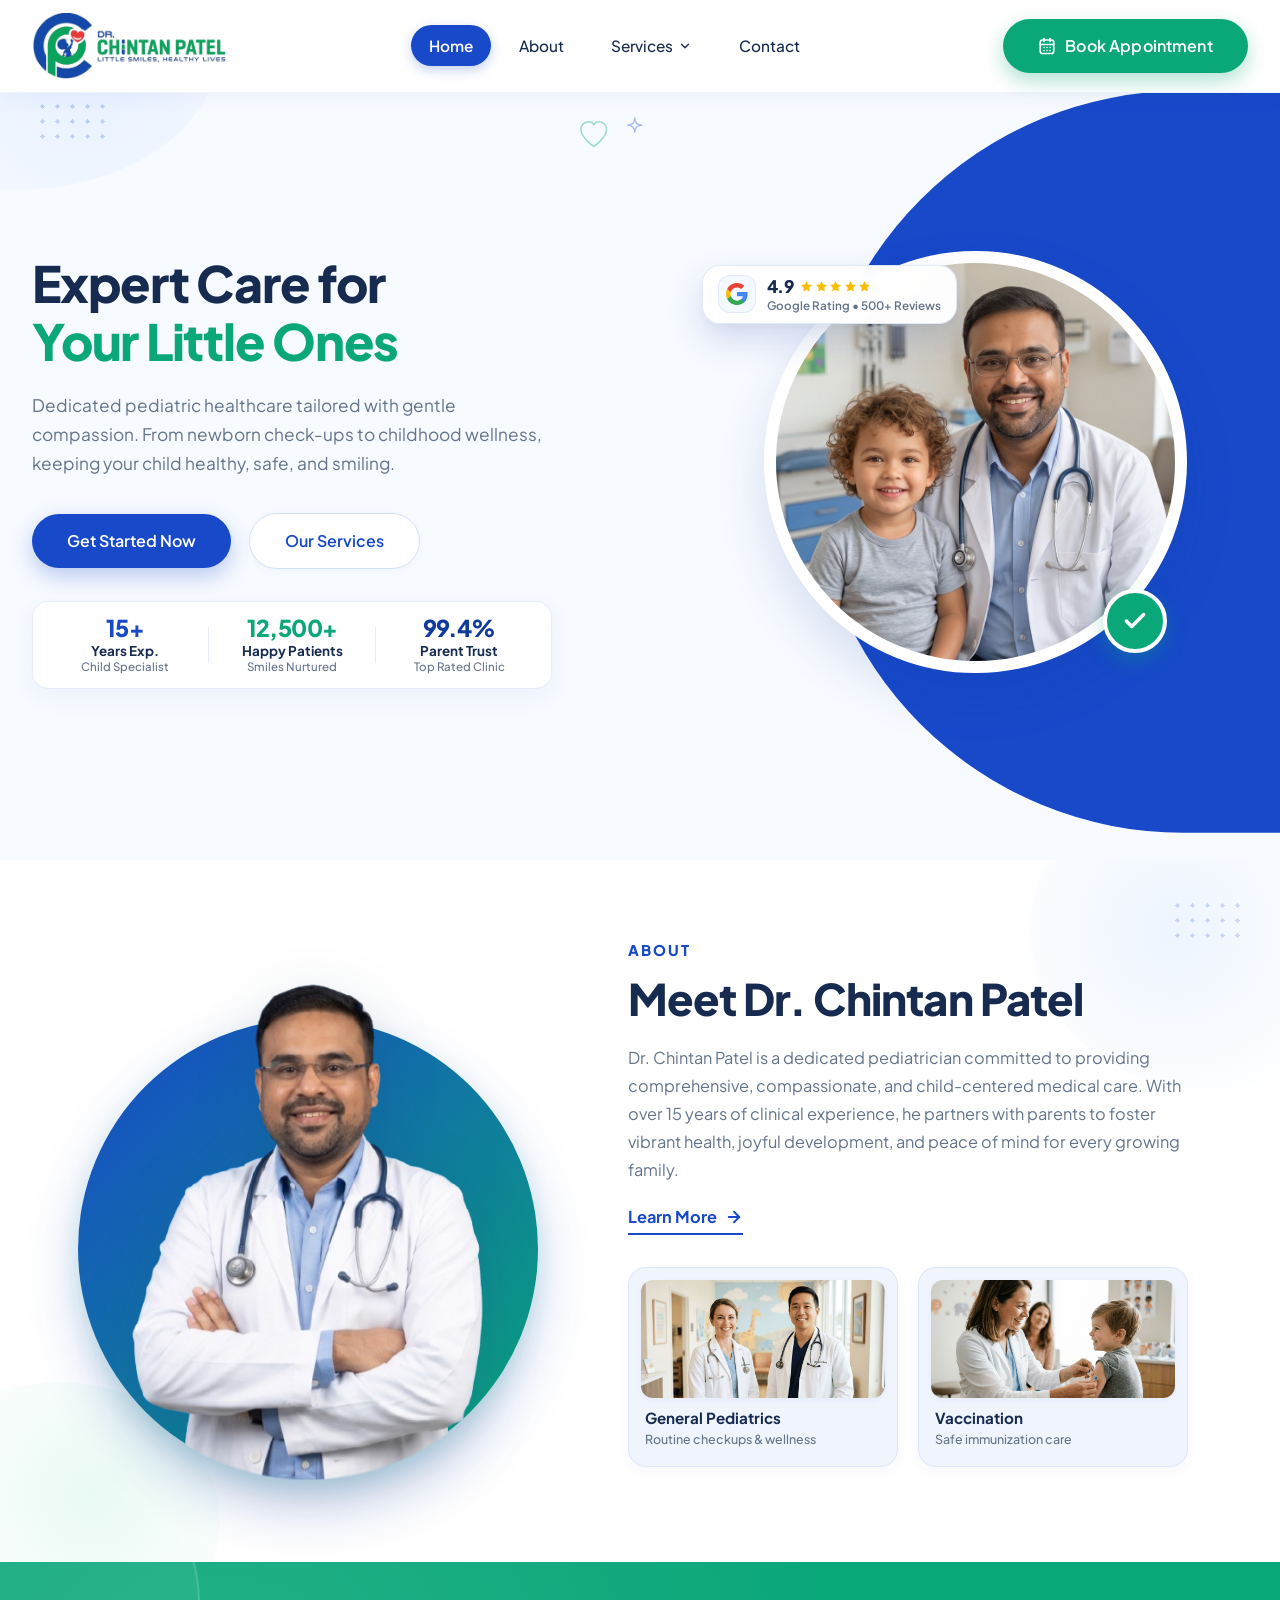
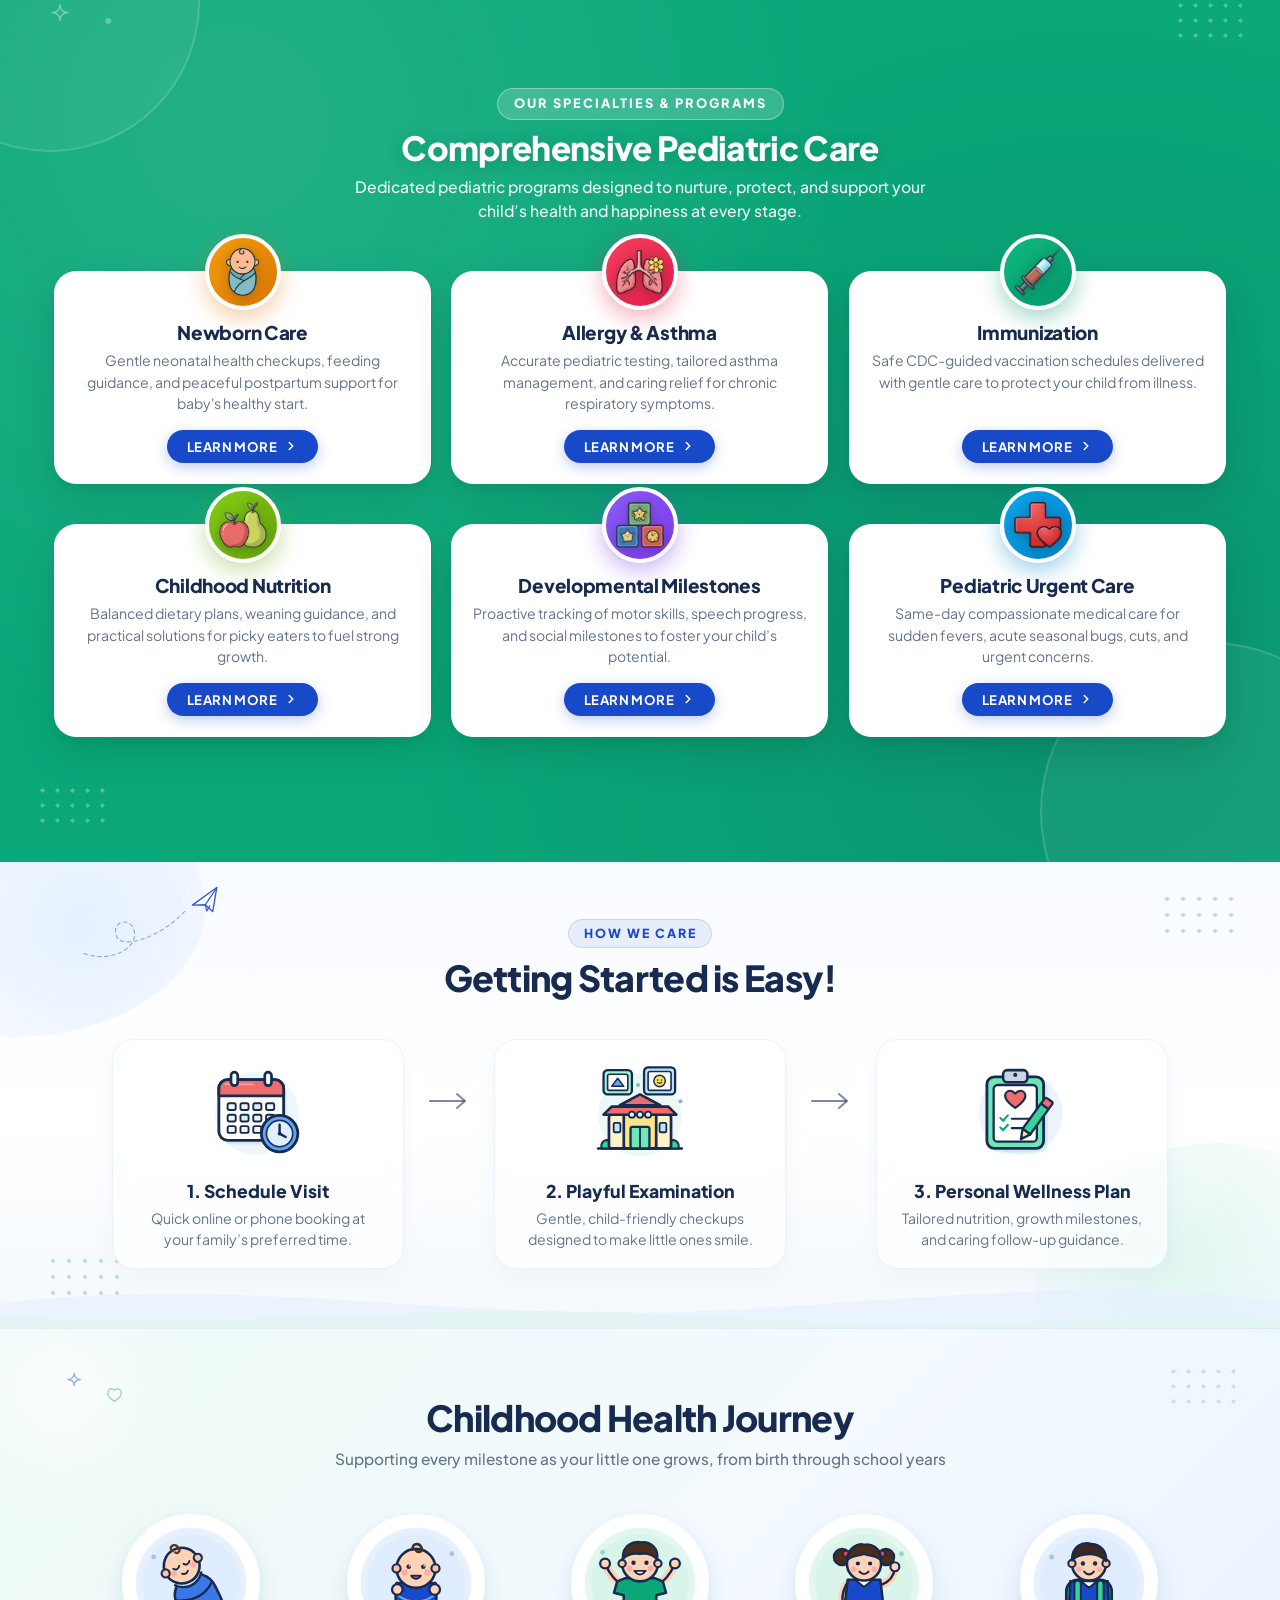
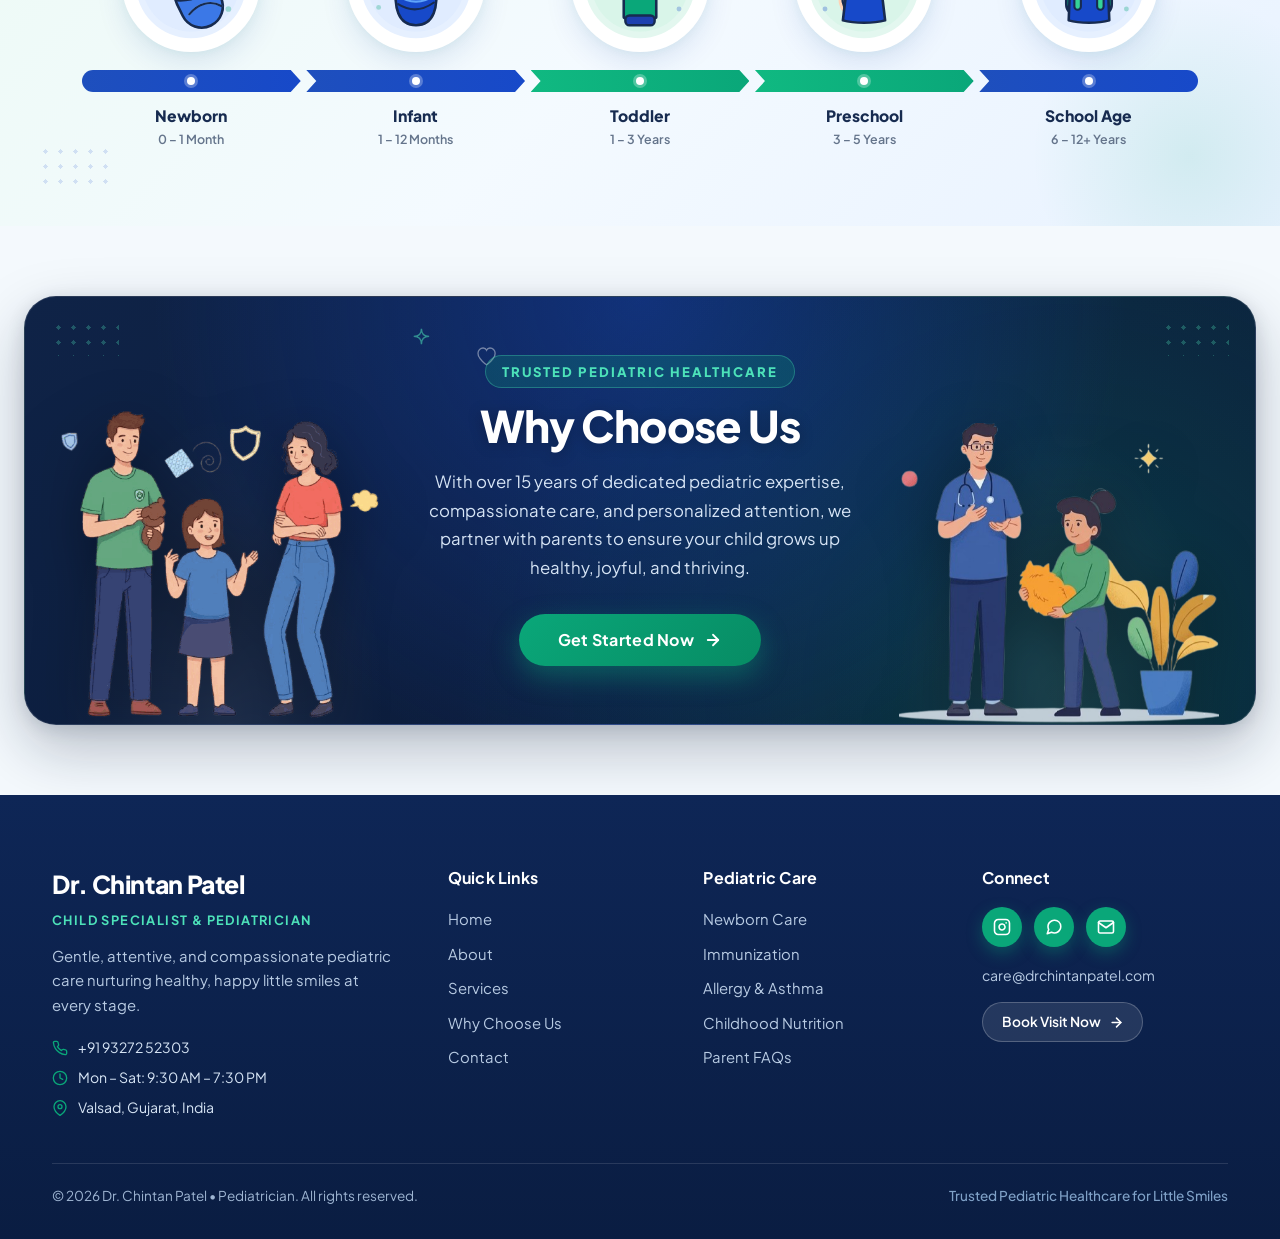
==== commit e94ee837: "Optimize assets and update pages, styles, and scripts" ====
--- a/index.html
+++ b/index.html
@@ -22,7 +22,7 @@
       
       <!-- Brand Logo -->
       <a href="#home" class="brand-logo" aria-label="Dr. Chintan Patel - Home">
-        <img src="images/logo.png" alt="Dr. Chintan Patel - Child Specialist" class="logo-image">
+        <img src="images/logo.png" alt="Dr. Chintan Patel - Child Specialist" class="logo-image" width="440" height="150" decoding="async">
       </a>
 
       <!-- Desktop Navigation Menu -->
@@ -75,37 +75,37 @@
                   <div class="nav-services-grid">
                     <a href="services.html#newborn-care" class="nav-service-card" data-tone="amber">
                       <span class="nav-service-icon-box">
-                        <img src="images/homepage/newborn care.png" alt="" class="nav-service-icon">
+                        <img src="images/homepage/newborn care.png" alt="" class="nav-service-icon" width="410" height="608" decoding="async">
                       </span>
                       <span class="nav-service-name">Newborn Care</span>
                     </a>
                     <a href="services.html#growth-development" class="nav-service-card" data-tone="violet">
                       <span class="nav-service-icon-box">
-                        <img src="images/homepage/developmental milestones.png" alt="" class="nav-service-icon">
+                        <img src="images/homepage/developmental milestones.png" alt="" class="nav-service-icon" width="511" height="488" decoding="async">
                       </span>
                       <span class="nav-service-name">Growth &amp; Development</span>
                     </a>
                     <a href="services.html#vaccination" class="nav-service-card" data-tone="mint">
                       <span class="nav-service-icon-box">
-                        <img src="images/homepage/immunuzation.png" alt="" class="nav-service-icon">
+                        <img src="images/homepage/immunuzation.png" alt="" class="nav-service-icon" width="487" height="512" decoding="async">
                       </span>
                       <span class="nav-service-name">Vaccination &amp; Immunization</span>
                     </a>
                     <a href="services.html#childhood-illnesses" class="nav-service-card" data-tone="cyan">
                       <span class="nav-service-icon-box">
-                        <img src="images/homepage/pediatric urgent care.png" alt="" class="nav-service-icon">
+                        <img src="images/homepage/pediatric urgent care.png" alt="" class="nav-service-icon" width="505" height="494" decoding="async">
                       </span>
                       <span class="nav-service-name">Childhood Illnesses</span>
                     </a>
                     <a href="services.html#nutrition-guidance" class="nav-service-card" data-tone="lime">
                       <span class="nav-service-icon-box">
-                        <img src="images/homepage/childhood nutrition.png" alt="" class="nav-service-icon">
+                        <img src="images/homepage/childhood nutrition.png" alt="" class="nav-service-icon" width="516" height="484" decoding="async">
                       </span>
                       <span class="nav-service-name">Nutrition &amp; Diet</span>
                     </a>
                     <a href="services.html#asthma-respiratory" class="nav-service-card" data-tone="rose">
                       <span class="nav-service-icon-box">
-                        <img src="images/homepage/allergy & asthma.png" alt="" class="nav-service-icon">
+                        <img src="images/homepage/allergy & asthma.png" alt="" class="nav-service-icon" width="518" height="482" decoding="async">
                       </span>
                       <span class="nav-service-name">Asthma &amp; Respiratory</span>
                     </a>
@@ -162,27 +162,27 @@
           </div>
           <div class="mobile-services-subgrid">
             <a href="services.html#newborn-care" class="mobile-service-chip">
-              <img src="images/homepage/newborn care.png" alt="">
+              <img src="images/homepage/newborn care.png" alt="" width="410" height="608" decoding="async">
               <span>Newborn Care</span>
             </a>
             <a href="services.html#growth-development" class="mobile-service-chip">
-              <img src="images/homepage/developmental milestones.png" alt="">
+              <img src="images/homepage/developmental milestones.png" alt="" width="511" height="488" decoding="async">
               <span>Growth &amp; Dev</span>
             </a>
             <a href="services.html#vaccination" class="mobile-service-chip">
-              <img src="images/homepage/immunuzation.png" alt="">
+              <img src="images/homepage/immunuzation.png" alt="" width="487" height="512" decoding="async">
               <span>Vaccination</span>
             </a>
             <a href="services.html#childhood-illnesses" class="mobile-service-chip">
-              <img src="images/homepage/pediatric urgent care.png" alt="">
+              <img src="images/homepage/pediatric urgent care.png" alt="" width="505" height="494" decoding="async">
               <span>Illnesses</span>
             </a>
             <a href="services.html#nutrition-guidance" class="mobile-service-chip">
-              <img src="images/homepage/childhood nutrition.png" alt="">
+              <img src="images/homepage/childhood nutrition.png" alt="" width="516" height="484" decoding="async">
               <span>Nutrition</span>
             </a>
             <a href="services.html#asthma-respiratory" class="mobile-service-chip">
-              <img src="images/homepage/allergy & asthma.png" alt="">
+              <img src="images/homepage/allergy & asthma.png" alt="" width="518" height="482" decoding="async">
               <span>Respiratory</span>
             </a>
           </div>
@@ -313,7 +313,7 @@
                 src="images/homepage/homepage hero.jpg" 
                 alt="Dr. Chintan Patel smiling with a happy young child" 
                 class="hero-doctor-img"
-              >
+               width="920" height="920" decoding="async" fetchpriority="high">
             </div>
 
             <!-- Floating Green Verification Badge with Pop-in Animation -->
@@ -351,7 +351,7 @@
               alt="Dr. Chintan Patel - Senior Child Specialist and Pediatrician"
               class="about-doctor-img"
               loading="lazy"
-            >
+             width="413" height="579" decoding="async">
           </div>
         </div>
 
@@ -379,7 +379,7 @@
             <!-- Card 1: General Pediatrics -->
             <div class="about-card">
               <div class="about-card-img-box">
-                <img src="images/homepage/about-general-pediatrics.png" alt="General Pediatrics Consultation" class="about-card-img" loading="lazy">
+                <img src="images/homepage/about-general-pediatrics.png" alt="General Pediatrics Consultation" class="about-card-img" loading="lazy" width="860" height="642" decoding="async">
               </div>
               <div class="about-card-info">
                 <h3 class="about-card-title">General Pediatrics</h3>
@@ -390,7 +390,7 @@
             <!-- Card 2: Vaccination -->
             <div class="about-card">
               <div class="about-card-img-box">
-                <img src="images/homepage/about-vaccination.png" alt="Gentle Vaccination & Immunization" class="about-card-img" loading="lazy">
+                <img src="images/homepage/about-vaccination.png" alt="Gentle Vaccination & Immunization" class="about-card-img" loading="lazy" width="860" height="642" decoding="async">
               </div>
               <div class="about-card-info">
                 <h3 class="about-card-title">Vaccination</h3>
@@ -441,7 +441,7 @@
                 alt="Newborn Care Pediatric Specialist Icon" 
                 class="specialty-card-icon" 
                 loading="lazy"
-              >
+               width="410" height="608" decoding="async">
             </div>
             <h3 class="specialty-card-title">Newborn Care</h3>
             <p class="specialty-card-desc">
@@ -464,7 +464,7 @@
                 alt="Allergy and Asthma Relief Icon" 
                 class="specialty-card-icon" 
                 loading="lazy"
-              >
+               width="518" height="482" decoding="async">
             </div>
             <h3 class="specialty-card-title">Allergy &amp; Asthma</h3>
             <p class="specialty-card-desc">
@@ -487,7 +487,7 @@
                 alt="Gentle Pediatric Immunization Icon" 
                 class="specialty-card-icon" 
                 loading="lazy"
-              >
+               width="487" height="512" decoding="async">
             </div>
             <h3 class="specialty-card-title">Immunization</h3>
             <p class="specialty-card-desc">
@@ -510,7 +510,7 @@
                 alt="Childhood Nutrition and Dietary Guidance Icon" 
                 class="specialty-card-icon" 
                 loading="lazy"
-              >
+               width="516" height="484" decoding="async">
             </div>
             <h3 class="specialty-card-title">Childhood Nutrition</h3>
             <p class="specialty-card-desc">
@@ -533,7 +533,7 @@
                 alt="Developmental Milestones Tracking Icon" 
                 class="specialty-card-icon" 
                 loading="lazy"
-              >
+               width="511" height="488" decoding="async">
             </div>
             <h3 class="specialty-card-title">Developmental Milestones</h3>
             <p class="specialty-card-desc">
@@ -556,7 +556,7 @@
                 alt="Pediatric Urgent Care Icon" 
                 class="specialty-card-icon" 
                 loading="lazy"
-              >
+               width="505" height="494" decoding="async">
             </div>
             <h3 class="specialty-card-title">Pediatric Urgent Care</h3>
             <p class="specialty-card-desc">
@@ -625,7 +625,7 @@
           <!-- Step 1 -->
           <div class="how-care-step">
             <div class="how-care-icon-box">
-              <img src="images/homepage/step-schedule-visit.svg" alt="Schedule a pediatric visit calendar illustration" class="how-care-img" loading="lazy">
+              <img src="images/homepage/step-schedule-visit.svg" alt="Schedule a pediatric visit calendar illustration" class="how-care-img" loading="lazy" width="160" height="160" decoding="async">
             </div>
             <h3 class="how-care-step-title">1. Schedule Visit</h3>
             <p class="how-care-step-desc">Quick online or phone booking at your family’s preferred time.</p>
@@ -642,7 +642,7 @@
           <!-- Step 2 -->
           <div class="how-care-step">
             <div class="how-care-icon-box">
-              <img src="images/homepage/step-playful-exam.svg" alt="Warm playful pediatric clinic examination illustration" class="how-care-img" loading="lazy">
+              <img src="images/homepage/step-playful-exam.svg" alt="Warm playful pediatric clinic examination illustration" class="how-care-img" loading="lazy" width="160" height="160" decoding="async">
             </div>
             <h3 class="how-care-step-title">2. Playful Examination</h3>
             <p class="how-care-step-desc">Gentle, child-friendly checkups designed to make little ones smile.</p>
@@ -659,7 +659,7 @@
           <!-- Step 3 -->
           <div class="how-care-step">
             <div class="how-care-icon-box">
-              <img src="images/homepage/step-wellness-plan.svg" alt="Personalized pediatric wellness plan clipboard illustration" class="how-care-img" loading="lazy">
+              <img src="images/homepage/step-wellness-plan.svg" alt="Personalized pediatric wellness plan clipboard illustration" class="how-care-img" loading="lazy" width="160" height="160" decoding="async">
             </div>
             <h3 class="how-care-step-title">3. Personal Wellness Plan</h3>
             <p class="how-care-step-desc">Tailored nutrition, growth milestones, and caring follow-up guidance.</p>
@@ -706,7 +706,7 @@
           <!-- Stage 1: Newborn -->
           <div class="journey-stage">
             <div class="journey-stage-circle">
-              <img src="images/services/journey-newborn.svg" alt="Newborn stage care illustration" class="journey-stage-img" loading="lazy">
+              <img src="images/services/journey-newborn.svg" alt="Newborn stage care illustration" class="journey-stage-img" loading="lazy" width="160" height="160" decoding="async">
             </div>
             <div class="journey-bar-segment seg-blue" aria-hidden="true">
               <span class="journey-bar-dot"></span>
@@ -720,7 +720,7 @@
           <!-- Stage 2: Infant -->
           <div class="journey-stage">
             <div class="journey-stage-circle">
-              <img src="images/services/journey-infant.svg" alt="Infant stage care illustration" class="journey-stage-img" loading="lazy">
+              <img src="images/services/journey-infant.svg" alt="Infant stage care illustration" class="journey-stage-img" loading="lazy" width="160" height="160" decoding="async">
             </div>
             <div class="journey-bar-segment seg-blue" aria-hidden="true">
               <span class="journey-bar-dot"></span>
@@ -734,7 +734,7 @@
           <!-- Stage 3: Toddler -->
           <div class="journey-stage">
             <div class="journey-stage-circle">
-              <img src="images/services/journey-toddler.svg" alt="Toddler stage care illustration" class="journey-stage-img" loading="lazy">
+              <img src="images/services/journey-toddler.svg" alt="Toddler stage care illustration" class="journey-stage-img" loading="lazy" width="160" height="160" decoding="async">
             </div>
             <div class="journey-bar-segment seg-green" aria-hidden="true">
               <span class="journey-bar-dot"></span>
@@ -748,7 +748,7 @@
           <!-- Stage 4: Preschool -->
           <div class="journey-stage">
             <div class="journey-stage-circle">
-              <img src="images/services/journey-preschool.svg" alt="Preschool stage care illustration" class="journey-stage-img" loading="lazy">
+              <img src="images/services/journey-preschool.svg" alt="Preschool stage care illustration" class="journey-stage-img" loading="lazy" width="160" height="160" decoding="async">
             </div>
             <div class="journey-bar-segment seg-green" aria-hidden="true">
               <span class="journey-bar-dot"></span>
@@ -762,7 +762,7 @@
           <!-- Stage 5: School Age -->
           <div class="journey-stage">
             <div class="journey-stage-circle">
-              <img src="images/services/journey-school-age.svg" alt="School Age care illustration" class="journey-stage-img" loading="lazy">
+              <img src="images/services/journey-school-age.svg" alt="School Age care illustration" class="journey-stage-img" loading="lazy" width="160" height="160" decoding="async">
             </div>
             <div class="journey-bar-segment seg-blue" aria-hidden="true">
               <span class="journey-bar-dot"></span>
@@ -796,6 +796,7 @@
             alt="Happy family with child receiving pediatric care" 
             class="why-choose-img" 
             loading="lazy"
+ width="505" height="494" decoding="async"
           >
         </div>
 
@@ -822,6 +823,7 @@
             alt="Dr. Chintan Patel caring for a happy pediatric patient" 
             class="why-choose-img" 
             loading="lazy"
+ width="515" height="484" decoding="async"
           >
         </div>
 
--- a/style.css
+++ b/style.css
@@ -63,6 +63,8 @@
 a {
   text-decoration: none;
   color: inherit;
+  touch-action: manipulation;
+  -webkit-tap-highlight-color: transparent;
   transition: var(--transition-smooth);
 }
 
@@ -71,7 +73,13 @@
   cursor: pointer;
   border: none;
   outline: none;
+  touch-action: manipulation;
+  -webkit-tap-highlight-color: transparent;
   transition: var(--transition-smooth);
+}
+
+input, textarea, select {
+  touch-action: manipulation;
 }
 
 ul {
@@ -503,25 +511,22 @@
   transform: translateY(0);
 }
 
-/* Pop-in Entrance Animations for Texts & Elements */
+/* Immediate First Paint Hero Animations (No Hidden Flash / Zero Content Delay) */
 .pop-in {
-  opacity: 0;
-  transform: translateY(22px) scale(0.98);
-  animation: popInItem 0.75s cubic-bezier(0.16, 1, 0.3, 1) var(--pop-delay, 0s) forwards;
+  opacity: 1;
+  transform: translateY(0);
+  animation: popInItem 0.38s cubic-bezier(0.16, 1, 0.3, 1) backwards;
+  animation-delay: calc(var(--pop-delay, 0s) * 0.25);
 }
 
 @keyframes popInItem {
   0% {
-    opacity: 0;
-    transform: translateY(22px) scale(0.98);
-  }
-  70% {
-    opacity: 1;
-    transform: translateY(-2px) scale(1.008);
+    opacity: 0.7;
+    transform: translateY(10px);
   }
   100% {
     opacity: 1;
-    transform: translateY(0) scale(1);
+    transform: translateY(0);
   }
 }
 
@@ -637,21 +642,18 @@
   background-color: var(--primary-blue);
   border-top-left-radius: 380px;
   border-bottom-left-radius: 380px;
-  transform: translateY(-50%) scaleX(0);
+  transform: translateY(-50%) scaleX(1);
   transform-origin: right center;
-  opacity: 0;
+  opacity: 1;
   z-index: 1;
   pointer-events: none;
-  animation: growSemiCircle 0.95s cubic-bezier(0.22, 1, 0.36, 1) 0.08s forwards;
+  animation: growSemiCircle 0.48s cubic-bezier(0.22, 1, 0.36, 1) backwards;
 }
 
 @keyframes growSemiCircle {
   0% {
-    transform: translateY(-50%) scaleX(0) translateX(40px);
-    opacity: 0;
-  }
-  40% {
-    opacity: 0.9;
+    transform: translateY(-50%) scaleX(0.65) translateX(24px);
+    opacity: 0.7;
   }
   100% {
     transform: translateY(-50%) scaleX(1) translateX(0);
@@ -686,9 +688,9 @@
   padding: 0.6rem 0.95rem;
   box-shadow: 0 16px 36px rgba(16, 59, 155, 0.16), 0 4px 12px rgba(0, 0, 0, 0.04);
   z-index: 5;
-  opacity: 0;
-  transform: translateY(14px) scale(0.9);
-  animation: popInGoogleBadge 0.7s cubic-bezier(0.22, 1, 0.36, 1) 0.78s forwards;
+  opacity: 1;
+  transform: translateY(0) scale(1);
+  animation: popInGoogleBadge 0.42s cubic-bezier(0.22, 1, 0.36, 1) 0.14s backwards;
   transition: transform 0.3s cubic-bezier(0.16, 1, 0.3, 1), box-shadow 0.3s ease;
 }
 
@@ -699,12 +701,8 @@
 
 @keyframes popInGoogleBadge {
   0% {
-    opacity: 0;
-    transform: translateY(16px) scale(0.88);
-  }
-  70% {
-    opacity: 1;
-    transform: translateY(-2px) scale(1.02);
+    opacity: 0.65;
+    transform: translateY(10px) scale(0.94);
   }
   100% {
     opacity: 1;
@@ -769,24 +767,20 @@
   position: relative;
   background-color: var(--white);
   z-index: 2;
-  opacity: 0;
-  transform: scale(0.65) translateY(20px);
-  animation: popInDoctorCircle 0.88s cubic-bezier(0.22, 1, 0.36, 1) 0.32s forwards;
+  opacity: 1;
+  transform: scale(1) translateY(0);
+  animation: popInDoctorCircle 0.45s cubic-bezier(0.22, 1, 0.36, 1) backwards;
   transition: transform 0.4s cubic-bezier(0.165, 0.84, 0.44, 1), box-shadow 0.4s ease;
 }
 
 @keyframes popInDoctorCircle {
   0% {
-    opacity: 0;
-    transform: scale(0.65) translateY(20px) rotate(-3deg);
-  }
-  70% {
-    opacity: 1;
-    transform: scale(1.025) translateY(-3px) rotate(0.8deg);
+    opacity: 0.75;
+    transform: scale(0.92) translateY(10px);
   }
   100% {
     opacity: 1;
-    transform: scale(1) translateY(0) rotate(0deg);
+    transform: scale(1) translateY(0);
   }
 }
 
@@ -819,24 +813,20 @@
   justify-content: center;
   box-shadow: var(--shadow-badge);
   z-index: 4;
-  opacity: 0;
-  transform: scale(0);
-  animation: popInBadge 0.65s cubic-bezier(0.34, 1.56, 0.64, 1) 0.68s forwards, pulseBadge 3.5s infinite ease-in-out 1.4s;
+  opacity: 1;
+  transform: scale(1);
+  animation: popInBadge 0.42s cubic-bezier(0.34, 1.56, 0.64, 1) 0.12s backwards, pulseBadge 3.5s infinite ease-in-out 0.8s;
   transition: transform 0.3s cubic-bezier(0.34, 1.56, 0.64, 1);
 }
 
 @keyframes popInBadge {
   0% {
-    opacity: 0;
-    transform: scale(0) rotate(-20deg);
-  }
-  70% {
-    opacity: 1;
-    transform: scale(1.15) rotate(5deg);
+    opacity: 0.7;
+    transform: scale(0.72);
   }
   100% {
     opacity: 1;
-    transform: scale(1) rotate(0deg);
+    transform: scale(1);
   }
 }
 
@@ -2462,15 +2452,15 @@
     width: 330px;
     height: 330px;
     border-radius: 50%;
-    transform: translate(-50%, -50%) scale(0);
+    transform: translate(-50%, -50%) scale(1);
     transform-origin: center center;
-    animation: growMobileCircle 0.85s cubic-bezier(0.22, 1, 0.36, 1) 0.1s forwards;
+    animation: growMobileCircle 0.45s cubic-bezier(0.22, 1, 0.36, 1) backwards;
   }
 
   @keyframes growMobileCircle {
     0% {
-      transform: translate(-50%, -50%) scale(0);
-      opacity: 0;
+      transform: translate(-50%, -50%) scale(0.84);
+      opacity: 0.75;
     }
     100% {
       transform: translate(-50%, -50%) scale(1);
@@ -7284,6 +7274,224 @@
   font-weight: 500;
 }
 
+/* Search Bar & Category Filters Toolbar */
+.services-toolbar {
+  display: flex;
+  align-items: center;
+  justify-content: space-between;
+  gap: 1rem;
+  background: rgba(255, 255, 255, 0.96);
+  border: 1.5px solid rgba(23, 73, 201, 0.12);
+  border-radius: 22px;
+  padding: 0.65rem 0.75rem;
+  margin: 0 auto 2rem;
+  box-shadow: 0 12px 30px rgba(16, 59, 155, 0.06), 0 3px 10px rgba(10, 167, 121, 0.04);
+}
+
+.services-search-wrap {
+  position: relative;
+  flex: 1 1 310px;
+  min-width: 0;
+  display: flex;
+  align-items: center;
+}
+
+.services-search-icon {
+  position: absolute;
+  left: 0.95rem;
+  color: var(--primary-blue);
+  pointer-events: none;
+  flex-shrink: 0;
+}
+
+.services-search-input {
+  width: 100%;
+  height: 44px;
+  padding: 0.55rem 2.3rem 0.55rem 2.65rem;
+  border-radius: 14px;
+  border: 1.5px solid rgba(23, 73, 201, 0.12);
+  background: #F7FAFF;
+  font-family: inherit;
+  font-size: 0.9rem;
+  font-weight: 500;
+  color: var(--primary-text);
+  outline: none;
+  transition: border-color 0.22s ease, background-color 0.22s ease, box-shadow 0.22s ease;
+}
+
+.services-search-input::placeholder {
+  color: #7D8DA6;
+}
+
+.services-search-input:focus {
+  background: var(--white);
+  border-color: var(--primary-blue);
+  box-shadow: 0 0 0 3.5px rgba(23, 73, 201, 0.12);
+}
+
+.services-search-clear {
+  position: absolute;
+  right: 0.6rem;
+  width: 26px;
+  height: 26px;
+  border-radius: 50%;
+  background: rgba(23, 73, 201, 0.1);
+  color: var(--primary-blue);
+  display: inline-flex;
+  align-items: center;
+  justify-content: center;
+  transition: background-color 0.2s ease, color 0.2s ease;
+}
+
+.services-search-clear[hidden] {
+  display: none;
+}
+
+.services-search-clear:hover {
+  background: var(--primary-blue);
+  color: var(--white);
+}
+
+.services-filter-pills {
+  display: flex;
+  align-items: center;
+  gap: 0.45rem;
+  flex-wrap: wrap;
+}
+
+.services-filter-btn {
+  display: inline-flex;
+  align-items: center;
+  justify-content: center;
+  gap: 0.42rem;
+  height: 44px;
+  padding: 0 1rem;
+  border-radius: 14px;
+  background: #F4F8FF;
+  border: 1.5px solid rgba(23, 73, 201, 0.1);
+  color: var(--primary-text);
+  font-size: 0.84rem;
+  font-weight: 700;
+  white-space: nowrap;
+  transition: var(--transition-smooth);
+}
+
+.services-filter-btn:hover {
+  background: var(--light-blue);
+  color: var(--primary-blue);
+  border-color: rgba(23, 73, 201, 0.24);
+}
+
+.services-filter-btn.is-active {
+  background: var(--primary-blue);
+  color: var(--white);
+  border-color: var(--primary-blue);
+  box-shadow: 0 6px 16px rgba(23, 73, 201, 0.26);
+}
+
+.services-list-all-btn.is-active {
+  background: var(--healthcare-green);
+  border-color: var(--healthcare-green);
+  box-shadow: 0 6px 16px rgba(10, 167, 121, 0.28);
+}
+
+.service-page-card.is-hidden {
+  display: none;
+}
+
+.services-empty-state {
+  text-align: center;
+  padding: 2.4rem 1.25rem;
+  margin-top: 0.5rem;
+  background: var(--white);
+  border: 1.5px dashed rgba(23, 73, 201, 0.2);
+  border-radius: 22px;
+}
+
+.services-empty-state[hidden] {
+  display: none;
+}
+
+.services-empty-text {
+  font-size: 0.98rem;
+  font-weight: 600;
+  color: var(--muted-text);
+  margin-bottom: 1rem;
+}
+
+.services-empty-reset-btn {
+  padding: 0.65rem 1.4rem;
+  font-size: 0.88rem;
+}
+
+@media (max-width: 980px) {
+  .services-toolbar {
+    flex-direction: column;
+    align-items: stretch;
+  }
+
+  .services-search-wrap {
+    flex: 1 1 auto;
+  }
+
+  .services-filter-pills {
+    justify-content: center;
+  }
+}
+
+/* Mobile View: Search Bar + List All Icon Parallel in Same Row */
+@media (max-width: 768px) {
+  .services-toolbar {
+    flex-direction: row;
+    align-items: center;
+    gap: 0.55rem;
+    padding: 0.5rem;
+    border-radius: 18px;
+    margin-bottom: 1.5rem;
+  }
+
+  .services-search-wrap {
+    flex: 1 1 auto;
+  }
+
+  .services-search-input {
+    height: 44px;
+    font-size: 0.86rem;
+    padding-left: 2.4rem;
+  }
+
+  .services-search-icon {
+    left: 0.8rem;
+    width: 16px;
+    height: 16px;
+  }
+
+  .services-filter-pills {
+    flex-shrink: 0;
+  }
+
+  .services-cat-btn {
+    display: none;
+  }
+
+  .services-list-all-btn {
+    width: 44px;
+    height: 44px;
+    padding: 0;
+    border-radius: 14px;
+    flex-shrink: 0;
+  }
+
+  .services-list-all-btn .list-all-text {
+    display: none;
+  }
+
+  .services-list-all-btn svg {
+    width: 19px;
+    height: 19px;
+  }
+}
+
 /* 3x2 Service Cards Grid */
 .services-page-grid {
   display: grid;
@@ -7642,84 +7850,86 @@
   box-shadow: 0 14px 28px rgba(10, 167, 121, 0.48);
 }
 
-/* Mobile Compact Modal: Fits Without Scrolling! */
+/* Mobile Modal: Slightly Bigger, Airy & Easy to Read */
 @media (max-width: 768px) {
   .service-detail-overlay {
-    padding: 0.65rem;
+    padding: 0.75rem;
   }
 
   .service-detail-card {
     grid-template-columns: 1fr;
-    max-width: 400px;
-    border-radius: 22px;
+    max-width: 430px;
+    max-height: 92vh;
+    overflow-y: auto;
+    border-radius: 24px;
   }
 
   .service-detail-media {
     min-height: 0;
-    height: 122px;
+    height: 156px;
   }
 
   .service-detail-media-badge {
-    left: 0.7rem;
-    bottom: 0.55rem;
-    font-size: 0.64rem;
-    padding: 0.22rem 0.62rem;
+    left: 0.85rem;
+    bottom: 0.7rem;
+    font-size: 0.7rem;
+    padding: 0.28rem 0.72rem;
   }
 
   .service-detail-close {
-    top: 0.65rem;
-    right: 0.65rem;
-    width: 32px;
-    height: 32px;
-    background: rgba(16, 59, 155, 0.78);
+    top: 0.7rem;
+    right: 0.7rem;
+    width: 34px;
+    height: 34px;
+    background: rgba(16, 59, 155, 0.84);
   }
 
   .service-detail-panel {
-    padding: 0.95rem 1.05rem 1.05rem;
+    padding: 1.2rem 1.25rem 1.35rem;
   }
 
   .service-detail-title {
-    font-size: 1.14rem;
+    font-size: 1.3rem;
     padding-right: 0;
-    margin-bottom: 0.28rem;
+    margin-bottom: 0.42rem;
   }
 
   .service-detail-desc {
-    font-size: 0.78rem;
-    line-height: 1.38;
-    margin-bottom: 0.65rem;
+    font-size: 0.86rem;
+    line-height: 1.48;
+    margin-bottom: 0.85rem;
   }
 
   .service-detail-tabs {
-    gap: 0.35rem;
-    margin-bottom: 0.6rem;
+    gap: 0.45rem;
+    margin-bottom: 0.8rem;
   }
 
   .service-detail-tab {
-    padding: 0.34rem 0.45rem;
-    font-size: 0.74rem;
+    padding: 0.44rem 0.5rem;
+    font-size: 0.8rem;
   }
 
   .service-detail-points {
-    gap: 0.32rem;
-    min-height: 82px;
-    margin-bottom: 0.75rem;
+    gap: 0.48rem;
+    min-height: 102px;
+    margin-bottom: 1rem;
   }
 
   .service-detail-point {
-    font-size: 0.77rem;
-    line-height: 1.32;
-    gap: 0.42rem;
+    font-size: 0.84rem;
+    line-height: 1.42;
+    gap: 0.5rem;
   }
 
   .service-detail-point svg {
-    width: 14px;
-    height: 14px;
+    width: 15px;
+    height: 15px;
   }
 
   .service-detail-cta {
-    padding: 0.64rem 1.1rem;
-    font-size: 0.86rem;
+    padding: 0.78rem 1.25rem;
+    font-size: 0.92rem;
   }
 }
 
@@ -8087,10 +8297,41 @@
   }
 }
 
-
-
-
-
-
-
-
+/* ==========================================================================
+   Mobile Performance & Scroll Smoothness Guards
+   Eliminates scroll jank by turning off expensive per-card backdrop blurs on mobile,
+   and respects prefers-reduced-motion.
+   ========================================================================== */
+@media (max-width: 768px) {
+  .how-care-step,
+  .journey-stage-info,
+  .specialties-tag {
+    backdrop-filter: none;
+    -webkit-backdrop-filter: none;
+  }
+
+  .how-care-step {
+    background: rgba(255, 255, 255, 0.96);
+  }
+
+  .journey-stage-info {
+    background: #FFFFFF;
+  }
+}
+
+@media (prefers-reduced-motion: reduce) {
+  *, *::before, *::after {
+    animation-duration: 0.01ms !important;
+    animation-iteration-count: 1 !important;
+    transition-duration: 0.01ms !important;
+    scroll-behavior: auto !important;
+  }
+}
+
+
+
+
+
+
+
+
